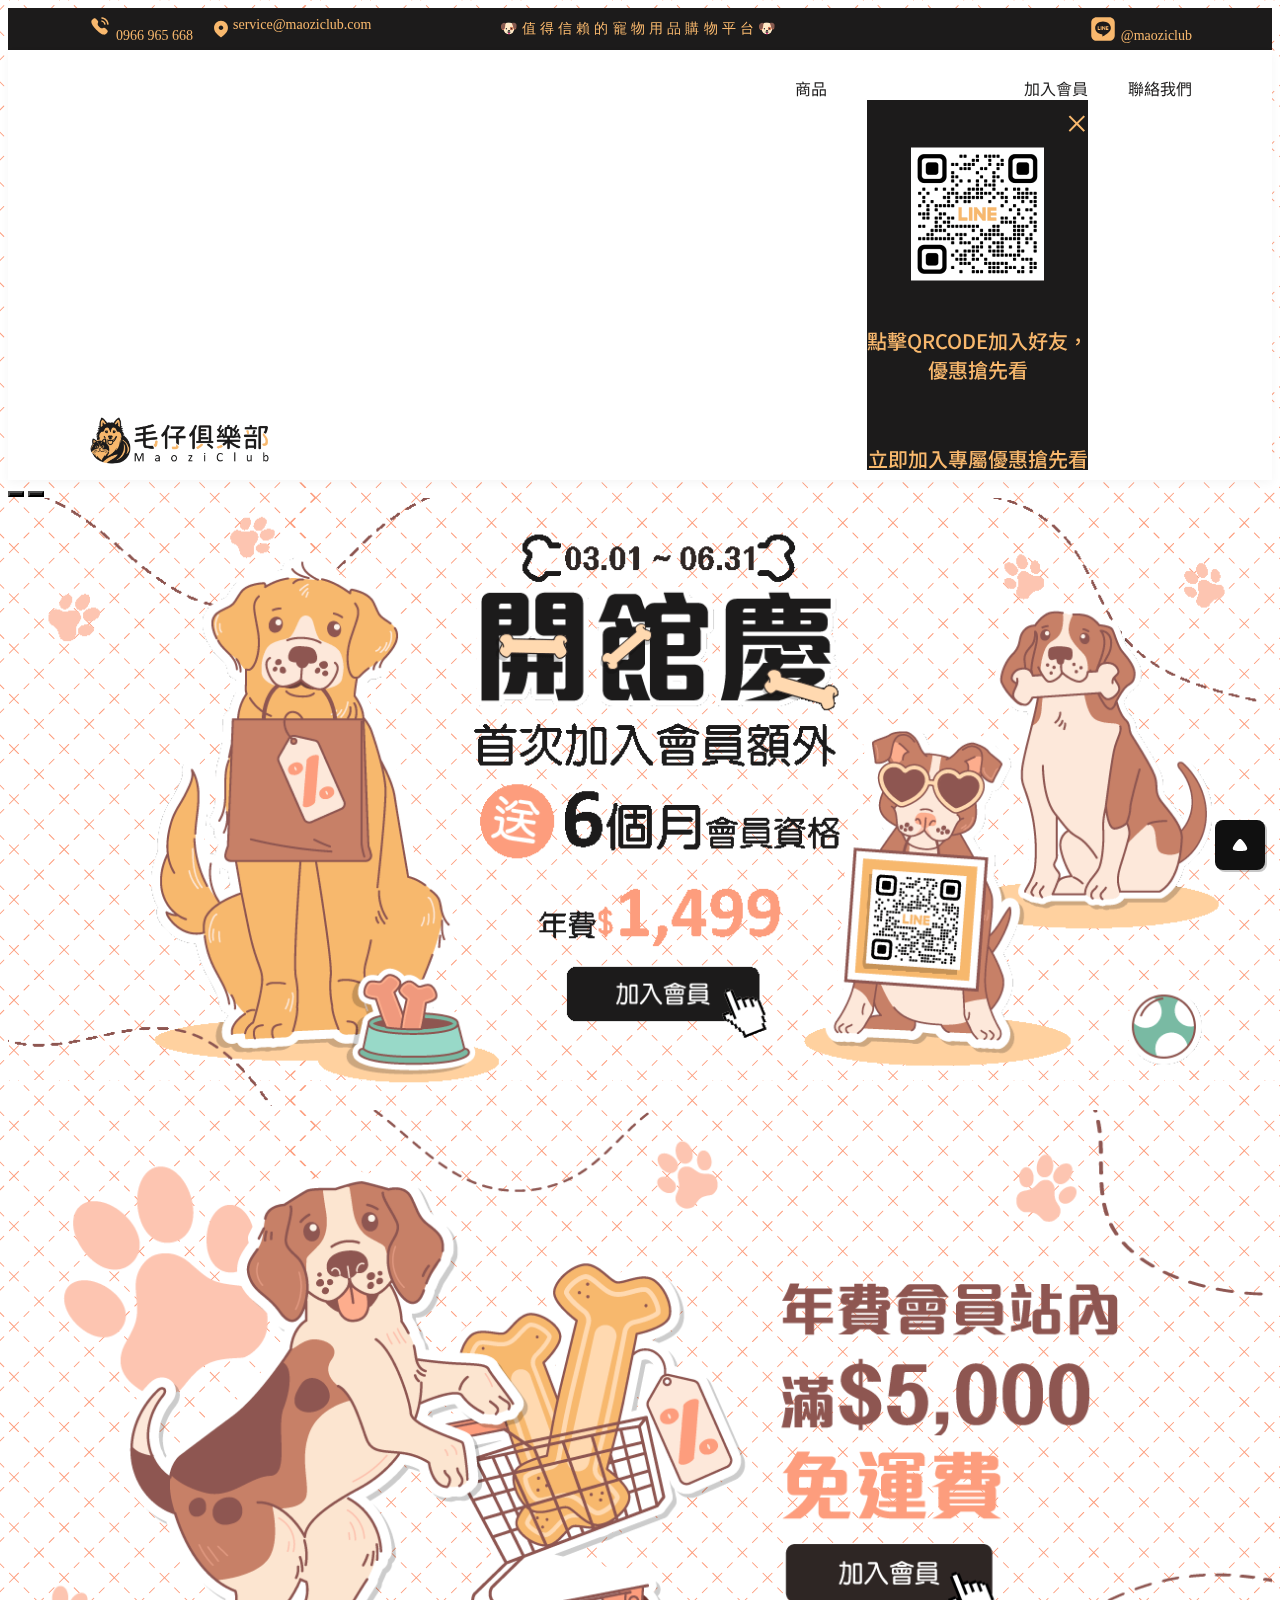
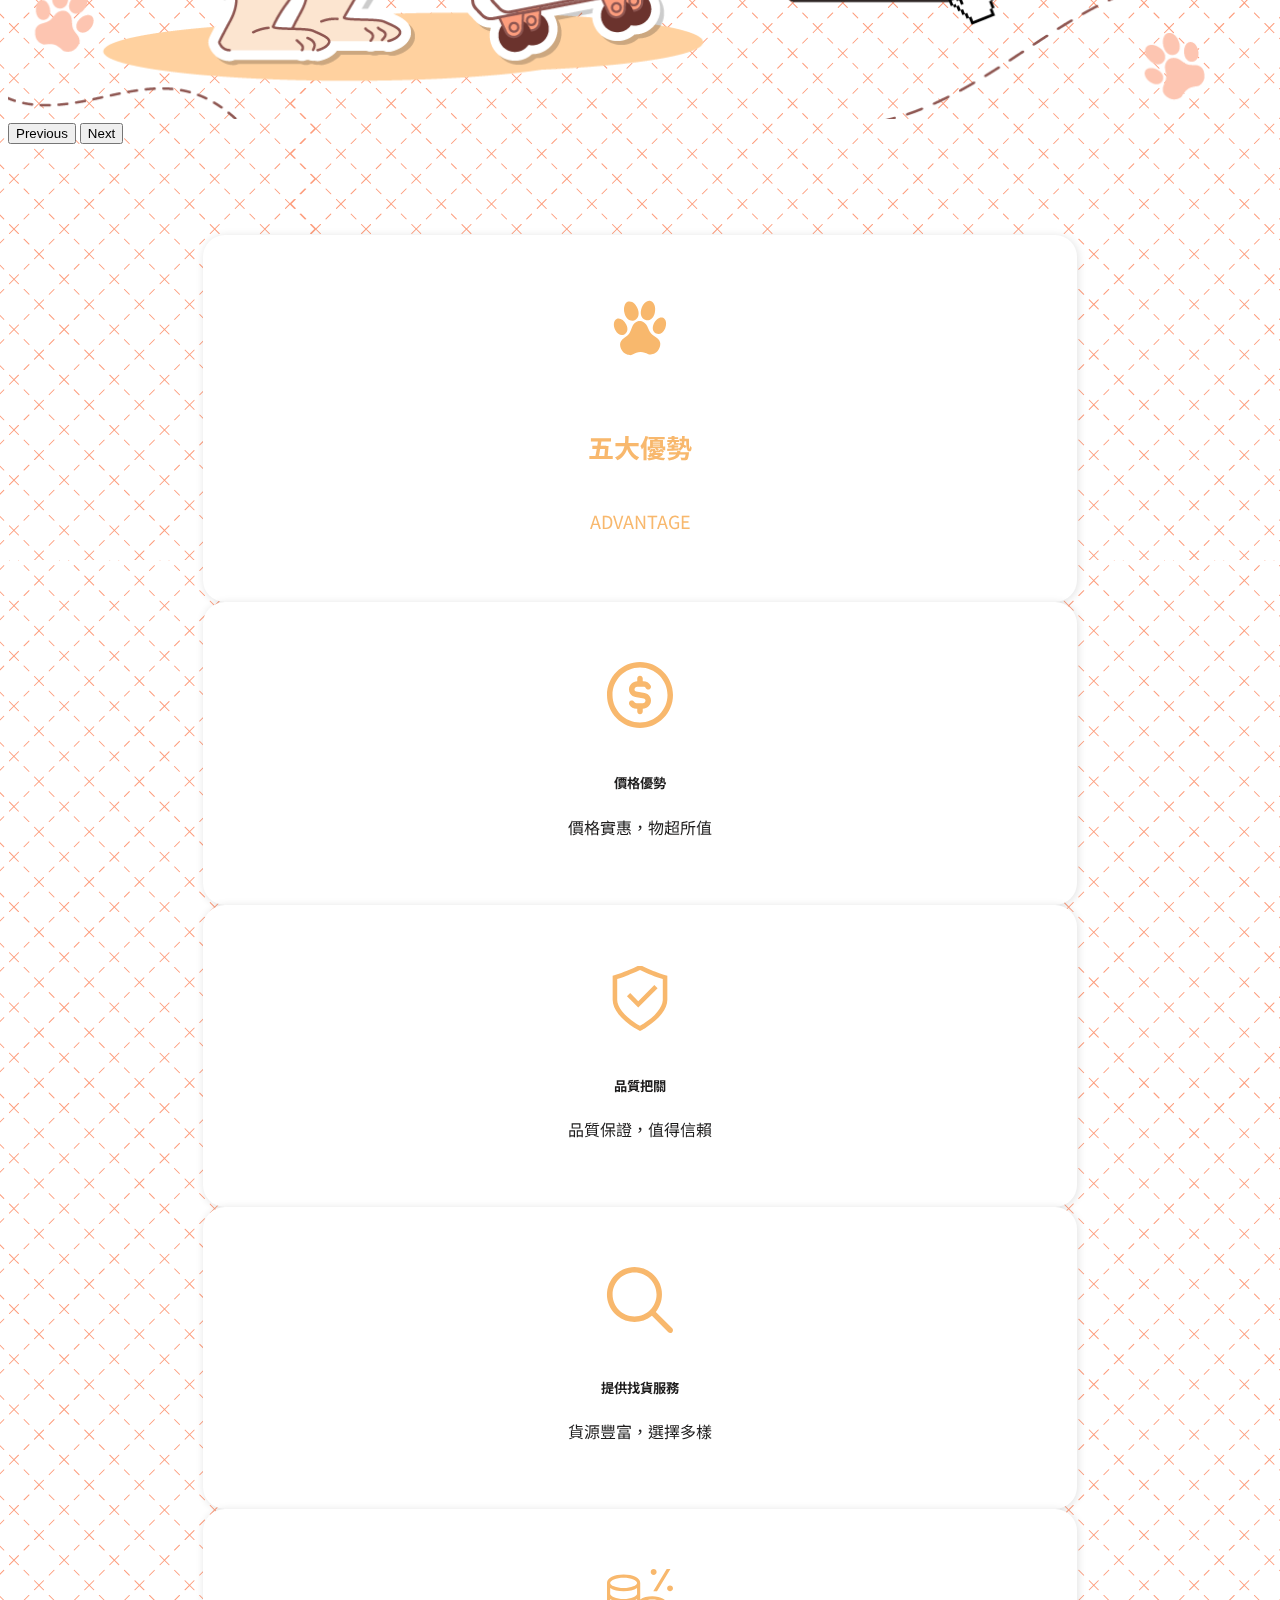
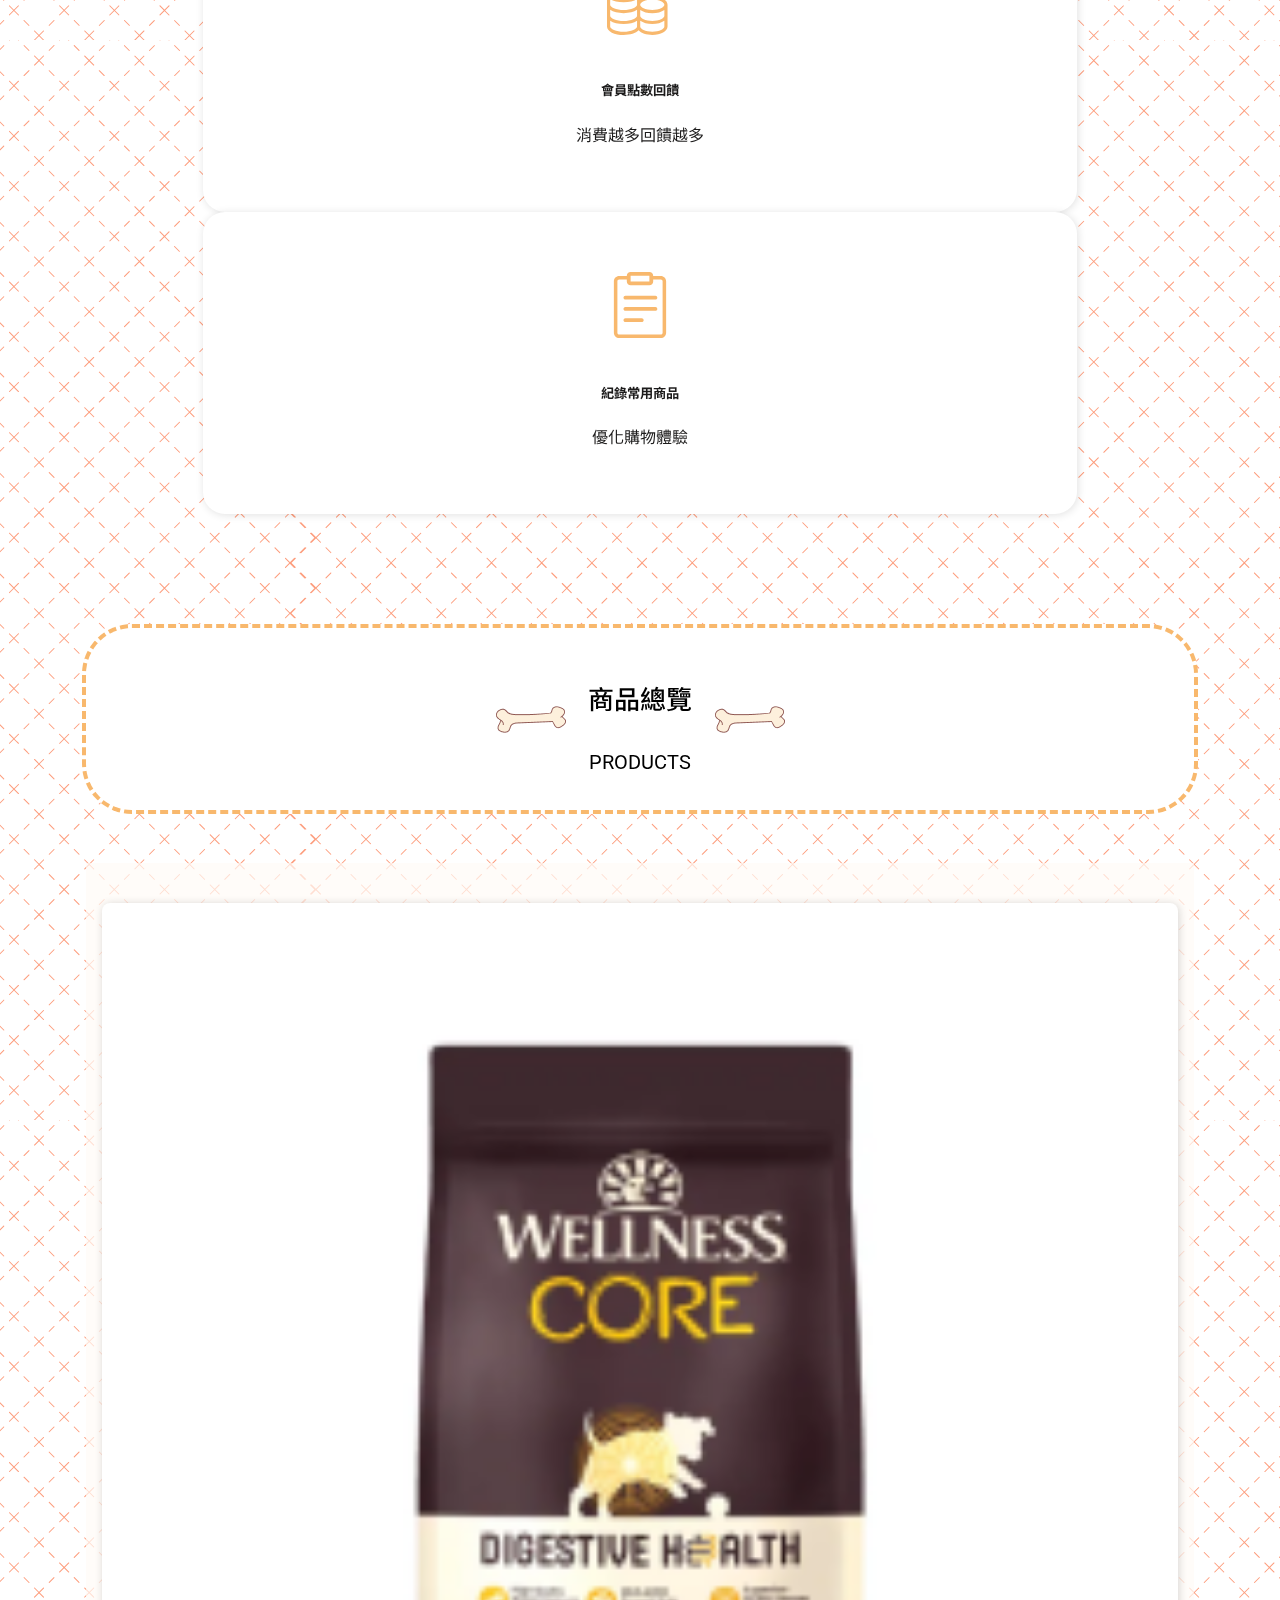
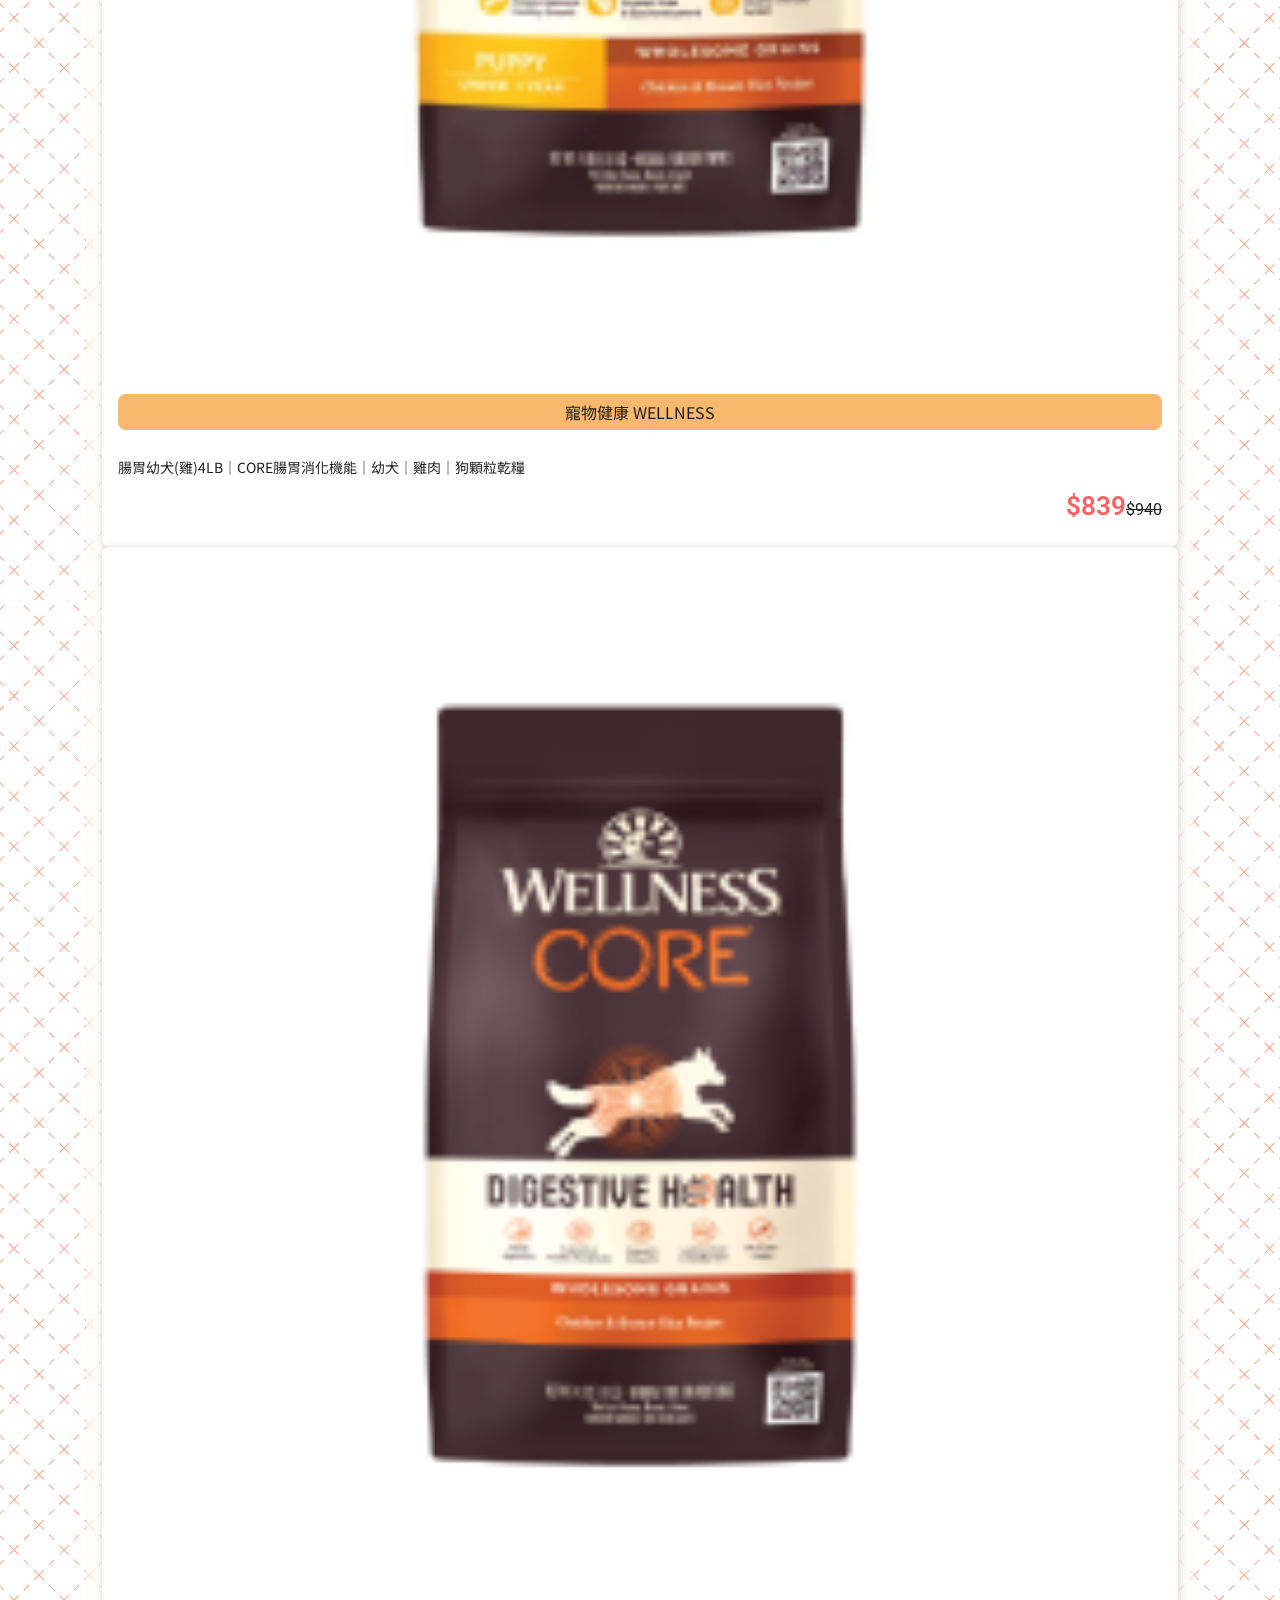
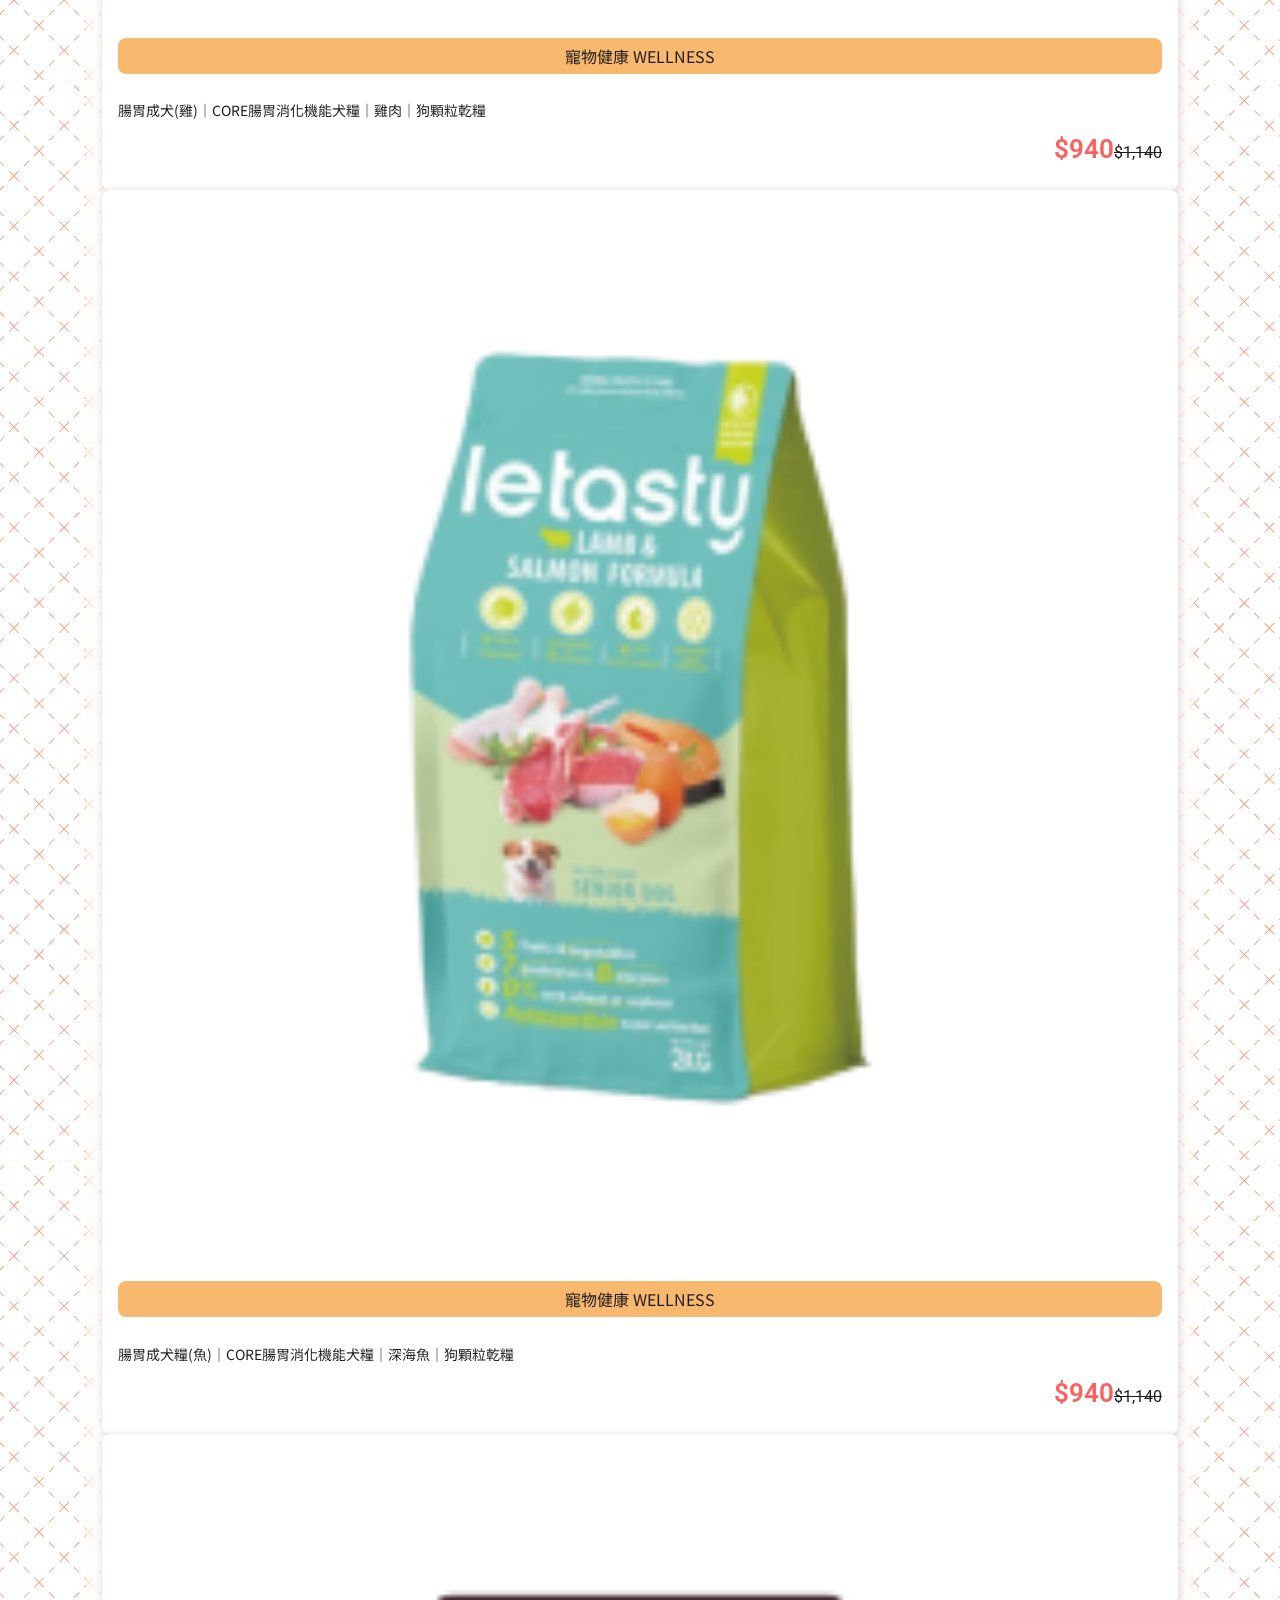
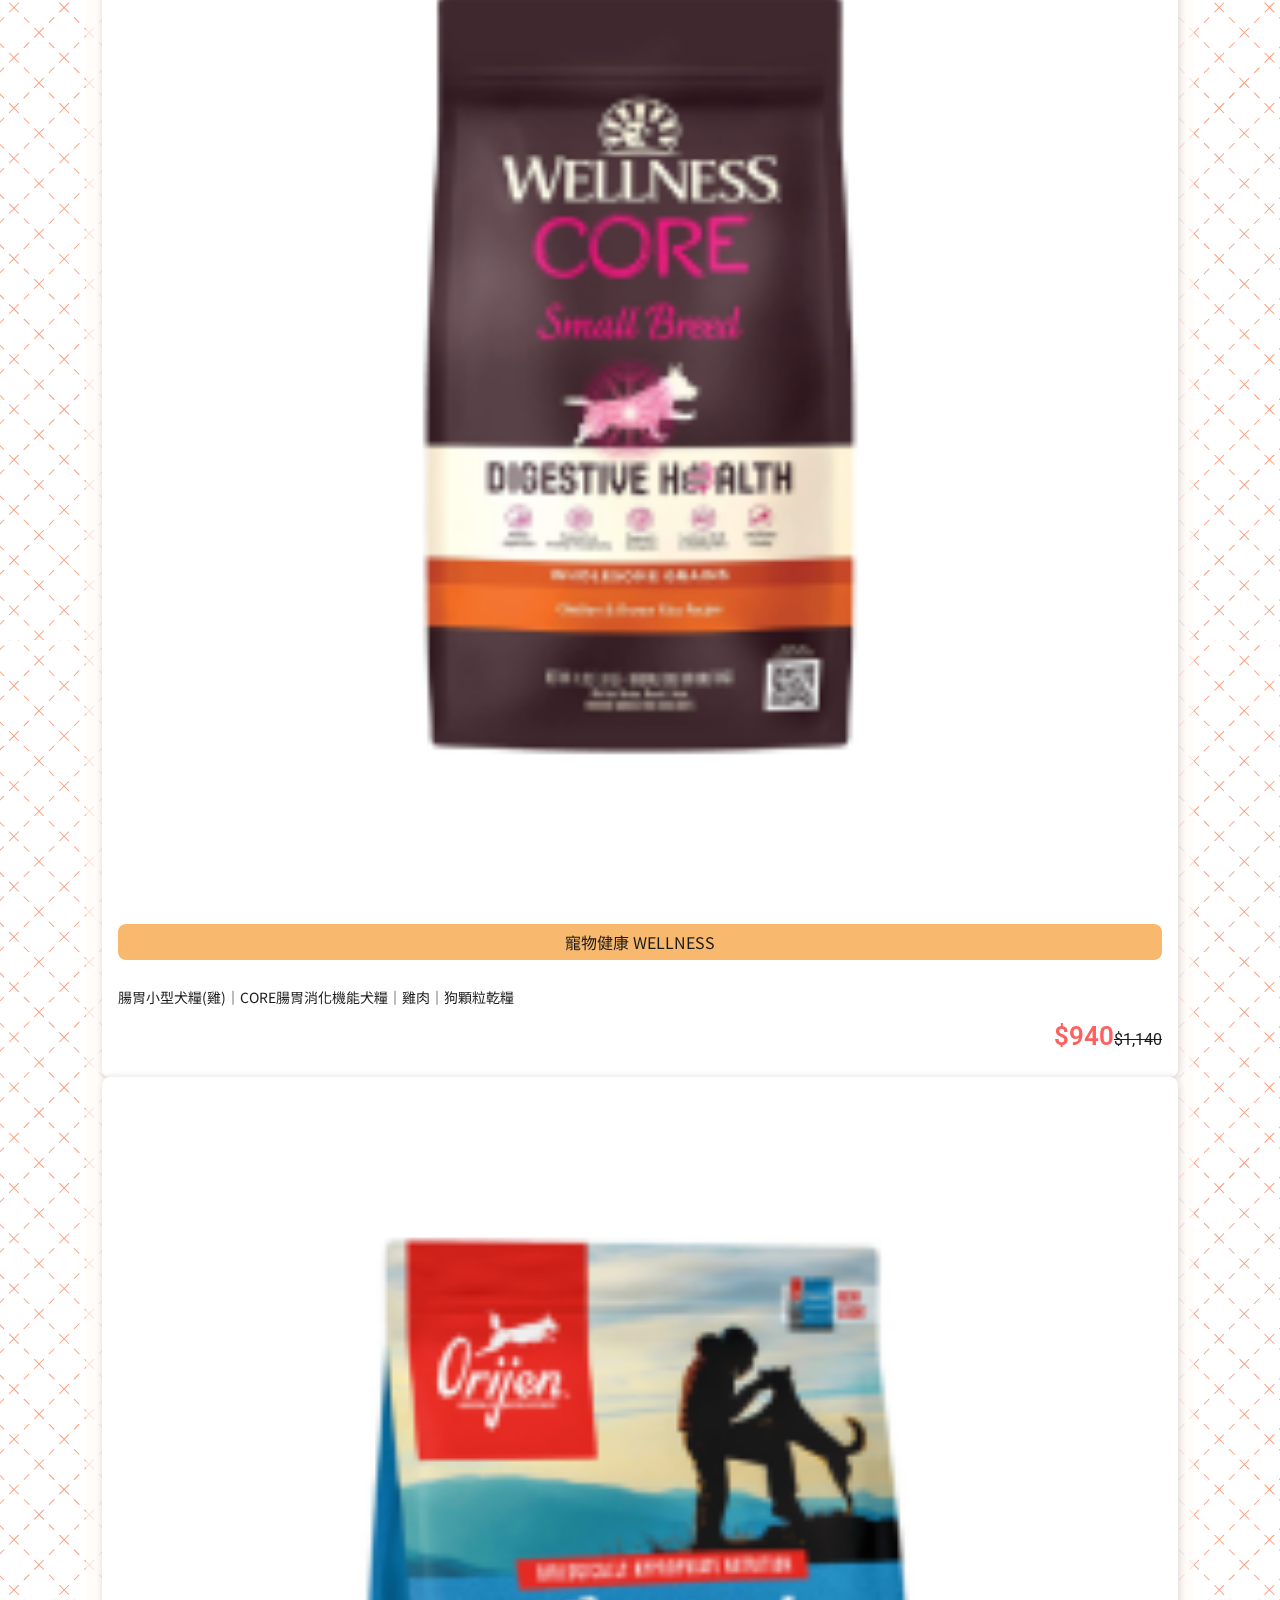
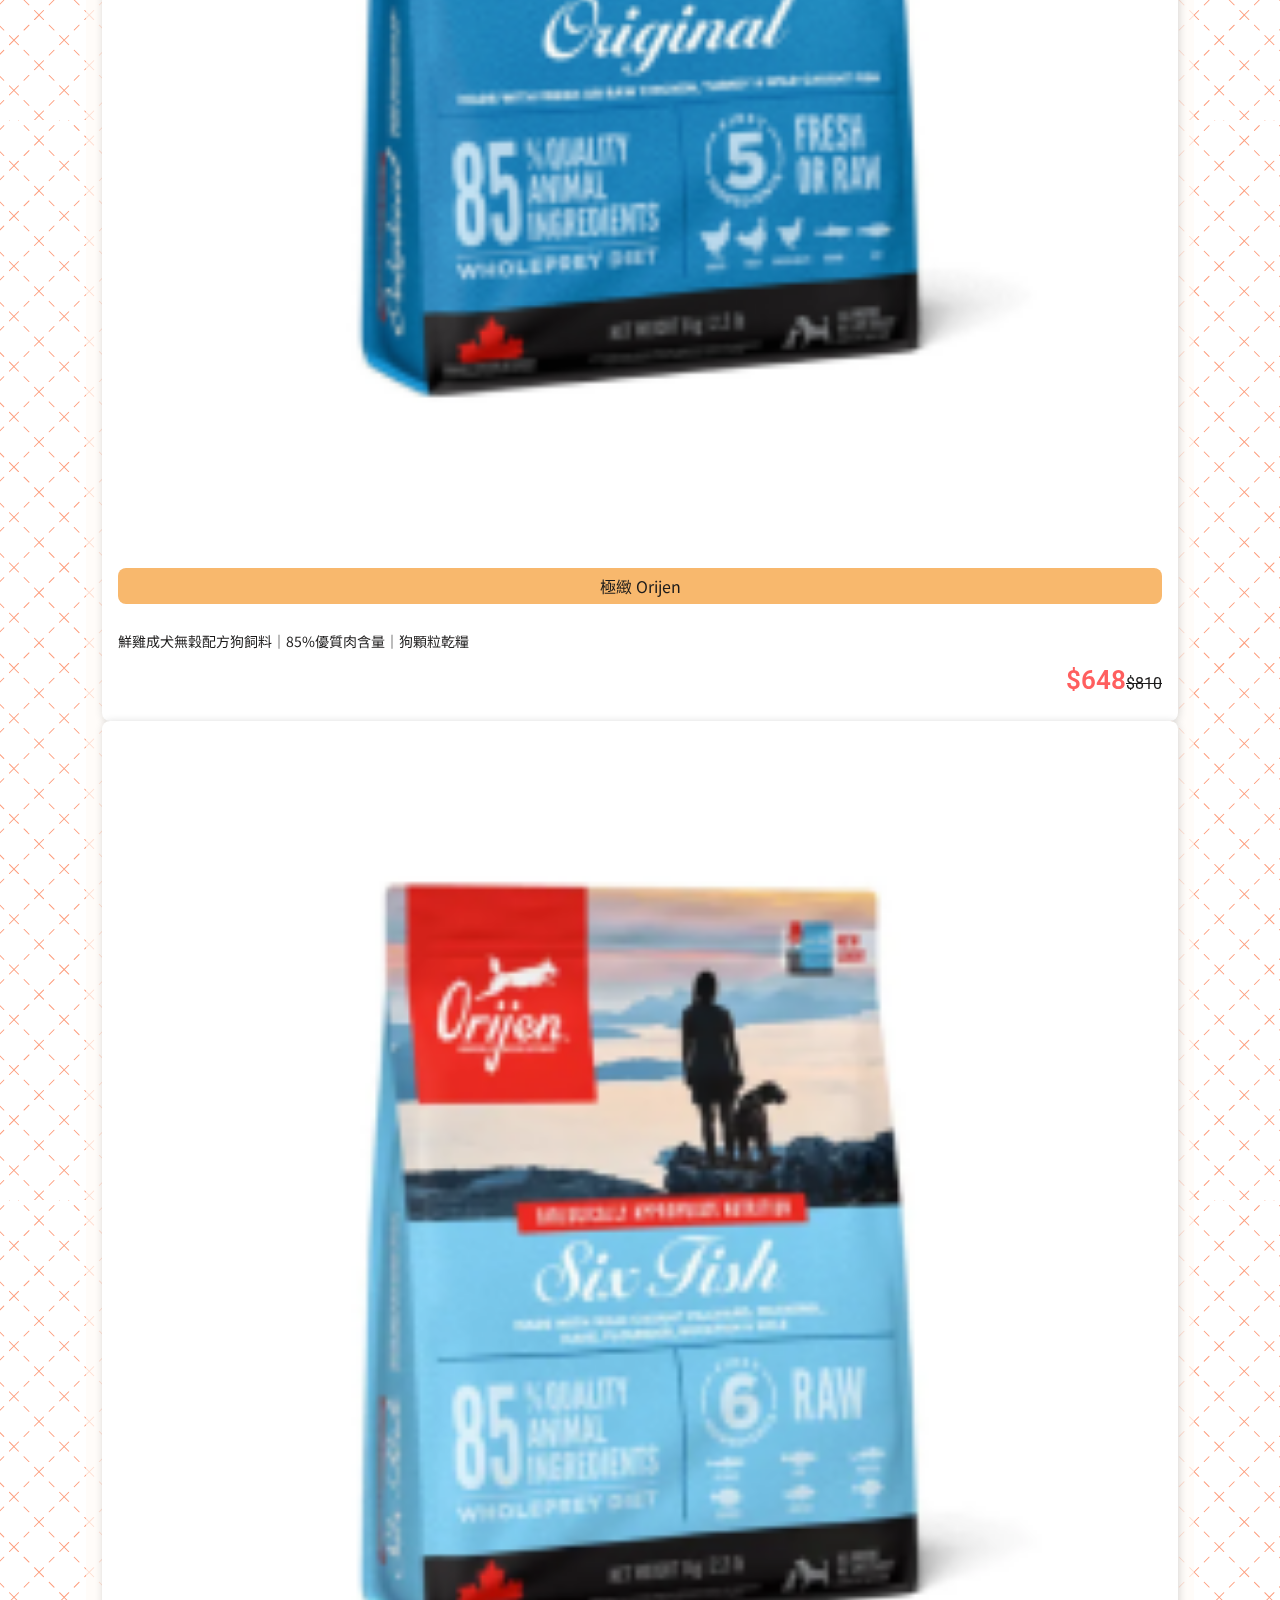
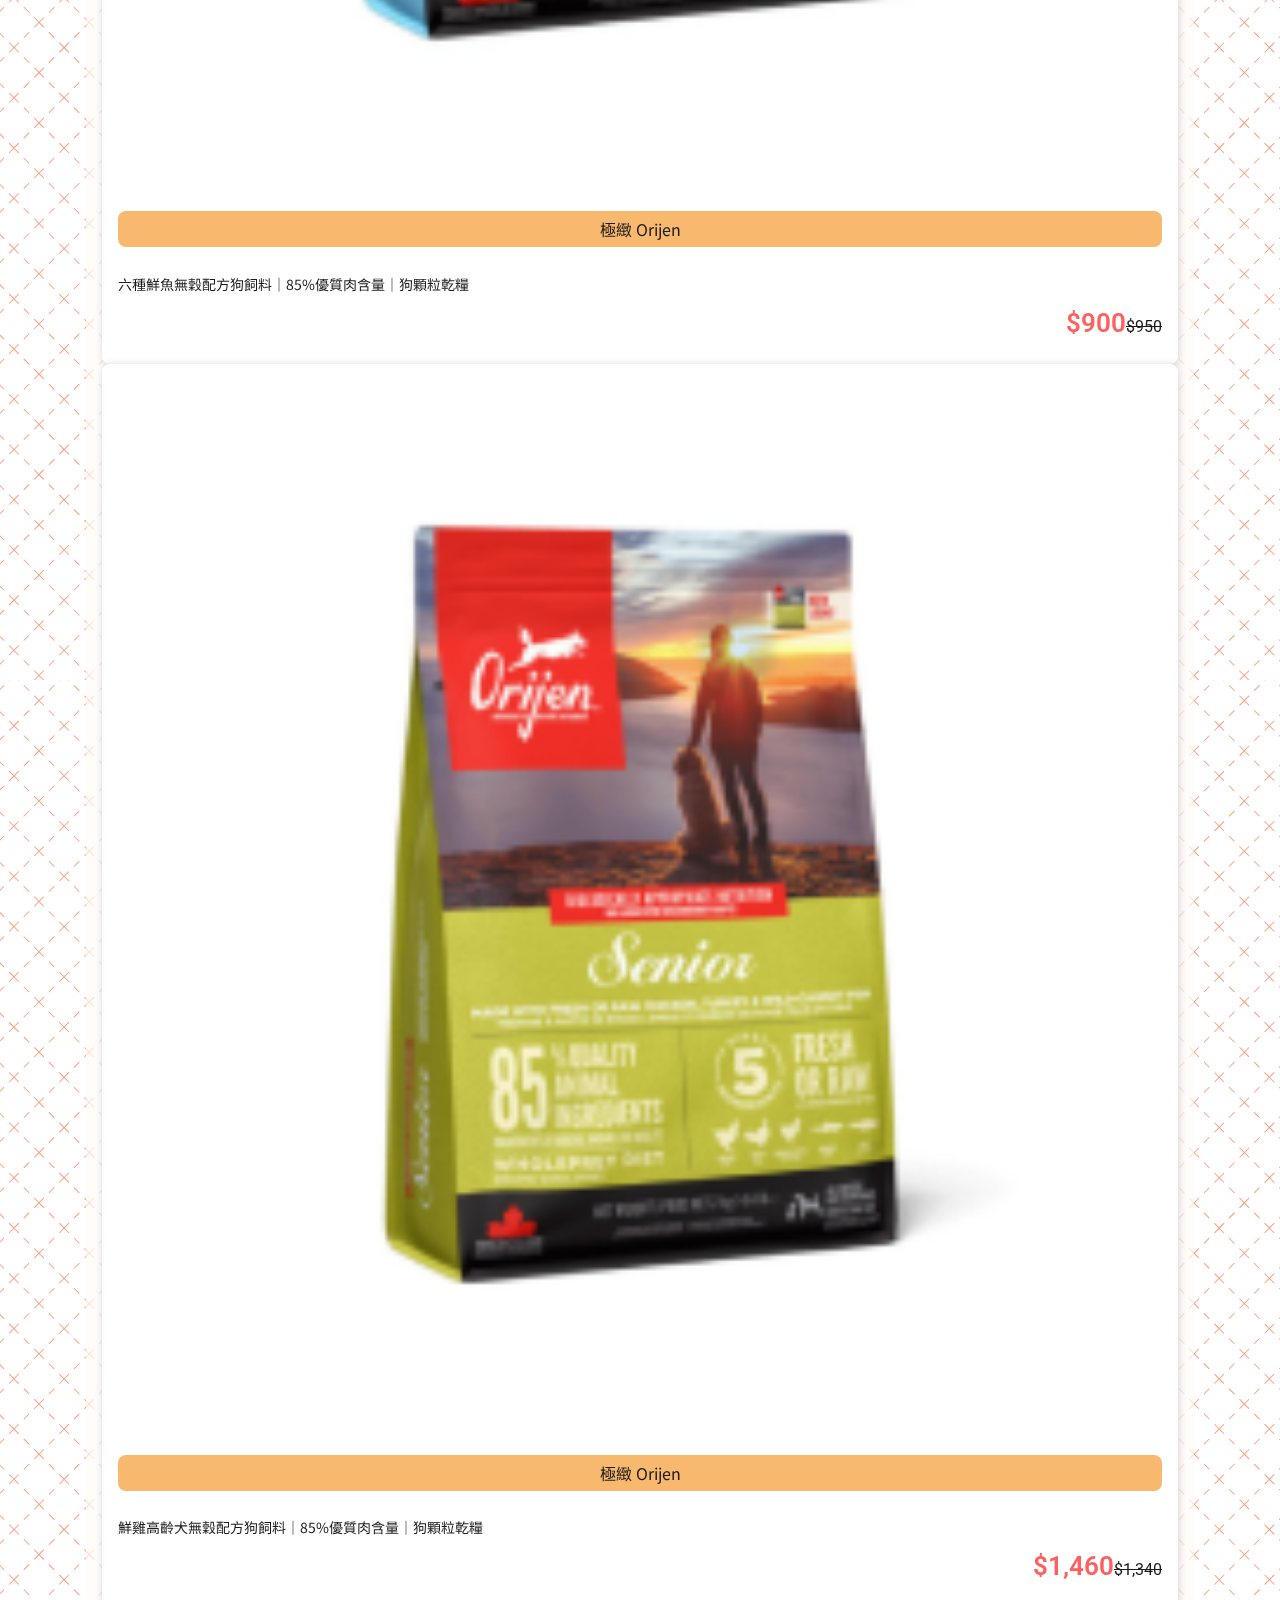
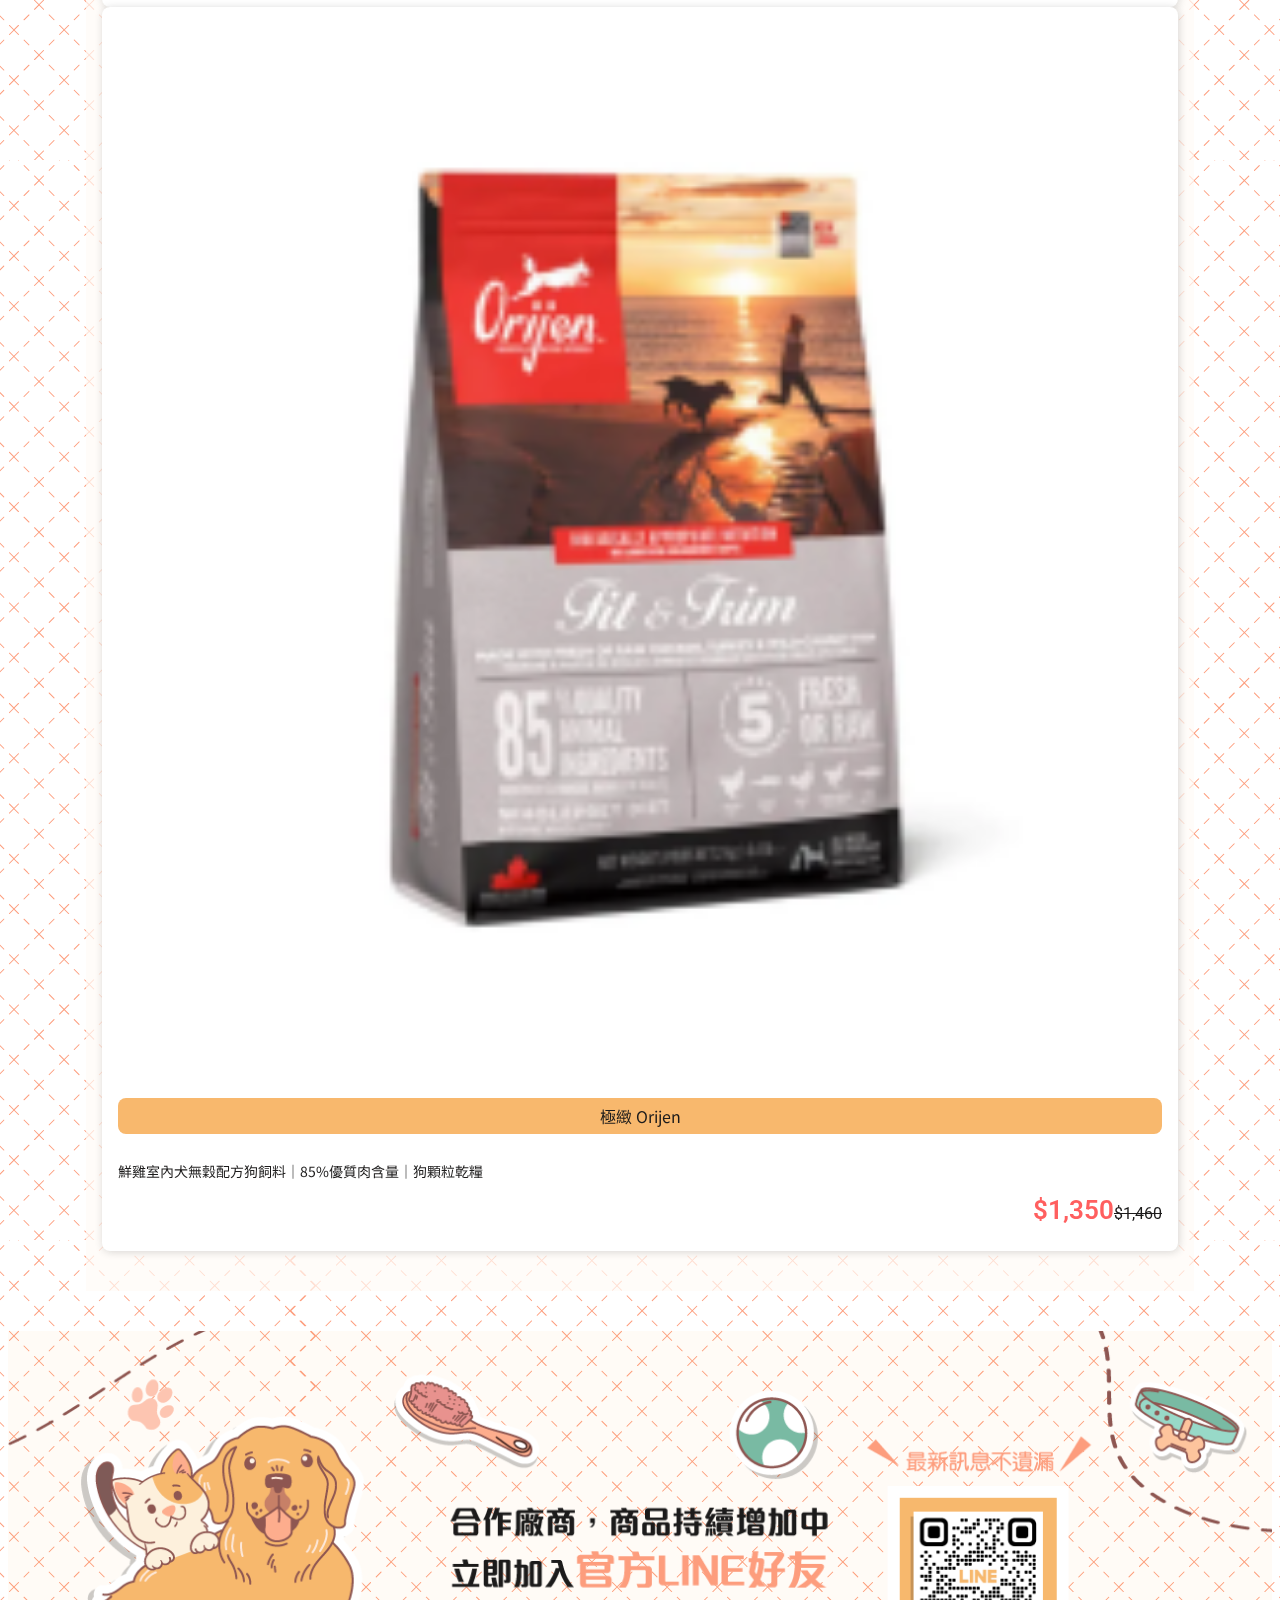
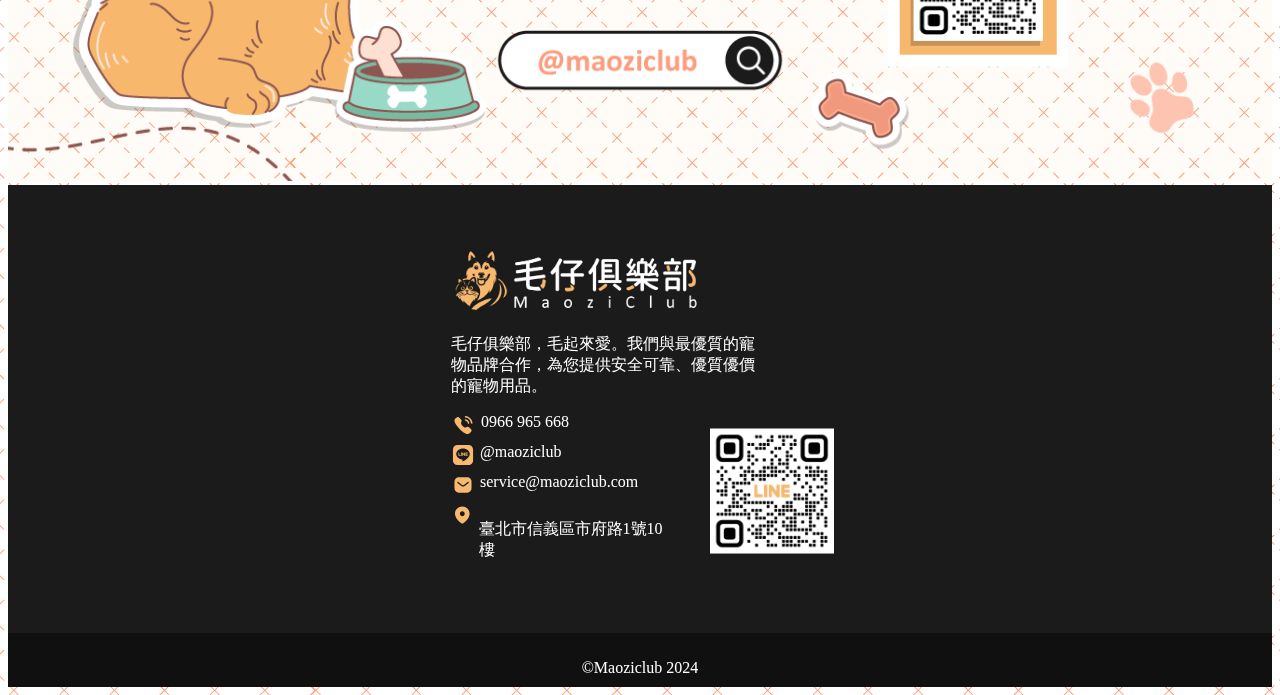
==== index.html @ 5f7f4bc2 "Add files via upload" ====
<!doctype html>
<html lang="en">

<head>
    <meta charset="utf-8">
    <meta name="viewport" content="width=device-width, initial-scale=1">
    <title>毛仔俱樂部</title>
    <link rel="shortcut icon" href="./images/favicon.png" type="image/x-icon">

    <!-- Facebook -->
    <meta property="og:type" content="website">
    <meta property="og:title" content="值得信賴的寵物用品購物平台">
    <meta property="og:description" content="毛仔俱樂部，毛起來愛。我們與最優質的寵物品牌合作，為您提供安全可靠、優質優價的寵物用品。">
    <meta property="og:url" content="https://kt-designer.github.io/MaoziClub">
    <meta property="og:image" content="https://kt-designer.github.io/MaoziClub/images/og_image.jpg">


    <link href="https://cdn.jsdelivr.net/npm/bootstrap@5.3.2/dist/css/bootstrap.min.css" rel="stylesheet"
        integrity="sha384-T3c6CoIi6uLrA9TneNEoa7RxnatzjcDSCmG1MXxSR1GAsXEV/Dwwykc2MPK8M2HN" crossorigin="anonymous">
    <!-- CSS樣式 -->
    <link rel="stylesheet" href="./css/style.css">
    <link rel="stylesheet" href="https://cdnjs.cloudflare.com/ajax/libs/font-awesome/6.4.0/css/all.min.css">
</head>

<body class="home">
    <!-- 置頂鍵 -->
    <div id="scrolltop"></div>

    <!-- TopBar -->
    <div class="topbar">
        <div class="contact">
            <div class="tel">
                <svg width="24" height="24" viewBox="0 0 25 24" fill="none" xmlns="http://www.w3.org/2000/svg">
                    <path fill-rule="evenodd" clip-rule="evenodd"
                        d="M14.6198 3.00714C14.419 2.97836 14.2173 3.03772 14.0569 3.16543C13.892 3.29494 13.7889 3.48201 13.7665 3.69157C13.719 4.11517 14.0246 4.49831 14.4477 4.54598C17.3652 4.87155 19.6328 7.14429 19.9609 10.0709C20.0048 10.463 20.3337 10.7589 20.7263 10.7589C20.7559 10.7589 20.7846 10.7571 20.8142 10.7535C21.0194 10.731 21.2023 10.6294 21.3313 10.4675C21.4595 10.3056 21.5178 10.1041 21.4945 9.89819C21.0857 6.2467 18.2597 3.41276 14.6198 3.00714ZM14.6769 6.14098C14.2485 6.06183 13.855 6.33525 13.7734 6.75346C13.6919 7.17167 13.9661 7.57999 14.3829 7.66183C15.6377 7.90646 16.6067 8.87779 16.8522 10.1369C16.9222 10.4994 17.2412 10.7638 17.6087 10.7638C17.658 10.7638 17.7073 10.7593 17.7575 10.7503C18.1743 10.6667 18.4486 10.2592 18.367 9.84013C18.0004 7.95953 16.5529 6.50703 14.6769 6.14098ZM15.7743 14.119C14.764 14.4729 13.6259 14.8716 11.6289 12.8752C9.63208 10.879 10.0298 9.74022 10.3829 8.72946C10.6646 7.92294 10.9179 7.1979 9.90338 6.18369C9.62887 5.90926 9.38183 5.64925 9.15426 5.40974C7.55485 3.72636 6.91719 3.05522 4.46692 5.50565C4.4486 5.52844 4.4171 5.5592 4.37641 5.59895C3.79274 6.16901 1.31533 8.58865 8.61648 15.8878C15.9156 23.1848 18.3337 20.7075 18.9041 20.1231C18.9439 20.0823 18.9748 20.0507 18.9976 20.0323C21.4466 17.5841 20.7732 16.9436 19.0838 15.3366C18.847 15.1114 18.5903 14.8672 18.3194 14.5964C17.305 13.5827 16.5804 13.8366 15.7743 14.119Z"
                        fill="#F8B86D" />
                </svg>
                <p>0966 965 668</p>
            </div>
            <div class="add">
                <svg width="24" height="24" viewBox="0 0 25 24" fill="none" xmlns="http://www.w3.org/2000/svg">
                    <path
                        d="M12.4944 3.5C16.4577 3.5 19.725 6.66021 19.725 10.5701C19.725 12.5403 19.0085 14.3695 17.8291 15.9198C16.528 17.63 14.9243 19.12 13.1193 20.2896C12.7061 20.5599 12.3333 20.5803 11.8799 20.2896C10.0645 19.12 8.46087 17.63 7.17092 15.9198C5.99068 14.3695 5.27499 12.5403 5.27499 10.5701C5.27499 6.66021 8.54229 3.5 12.4944 3.5ZM12.4944 8.41031C11.1839 8.41031 10.1151 9.49063 10.1151 10.7902C10.1151 12.1 11.1839 13.1302 12.4944 13.1302C13.8058 13.1302 14.8849 12.1 14.8849 10.7902C14.8849 9.49063 13.8058 8.41031 12.4944 8.41031Z"
                        fill="#F8B86D" />
                </svg>
                <a href="mailto:service@maoziclub.com">service@maoziclub.com</a>
            </div>
        </div>

        <div class="slogan">🐶值得信賴的寵物用品購物平台🐶</div>

        <div class="line" data-bs-toggle="modal" data-bs-target="#vip">
            <svg width="28" height="28" viewBox="0 0 28 28" fill="none" xmlns="http://www.w3.org/2000/svg">
                <path fill-rule="evenodd" clip-rule="evenodd"
                    d="M7.54781 2.25H20.4522C23.3781 2.25 25.75 4.6219 25.75 7.54778V20.4522C25.75 23.3781 23.3781 25.75 20.4522 25.75H7.54781C4.62193 25.75 2.25003 23.3781 2.25003 20.4522V7.54778C2.25003 4.6219 4.62193 2.25 7.54781 2.25ZM13.9978 6.53436C18.3182 6.53436 21.8329 9.38667 21.8329 12.8926C21.8329 14.2938 21.2887 15.5598 20.1534 16.8046C18.5098 18.6971 14.8343 21.0023 13.9978 21.3541C13.1838 21.6964 13.2788 21.1596 13.3163 20.9478C13.3174 20.9419 13.3183 20.9364 13.3193 20.9311C13.3391 20.8136 13.4309 20.2606 13.4309 20.2606C13.4573 20.0608 13.4845 19.7502 13.4052 19.5519C13.3178 19.3338 12.9704 19.2207 12.7149 19.1656C8.95341 18.6684 6.16278 16.0357 6.16278 12.8926C6.16278 9.38667 9.6775 6.53436 13.9978 6.53436Z"
                    fill="#F8B86D" />
                <path
                    d="M19.2259 14.9172H17.0227C16.9838 14.9172 16.9464 14.9017 16.9189 14.8742C16.8913 14.8467 16.8759 14.8093 16.8759 14.7703V11.3518C16.8759 11.3129 16.8913 11.2755 16.9189 11.248C16.9464 11.2204 16.9838 11.205 17.0227 11.205H19.2259C19.2648 11.205 19.3022 11.2204 19.3297 11.248C19.3573 11.2755 19.3727 11.3129 19.3727 11.3518V11.9078C19.3727 11.9467 19.3573 11.9841 19.3297 12.0116C19.3022 12.0392 19.2648 12.0546 19.2259 12.0546H17.7299V12.6311H19.2259C19.2648 12.6311 19.3022 12.6466 19.3297 12.6741C19.3573 12.7017 19.3727 12.739 19.3727 12.778V13.339C19.3727 13.378 19.3573 13.4154 19.3297 13.4429C19.3022 13.4705 19.2648 13.4859 19.2259 13.4859H17.7299V14.0631H19.2259C19.2648 14.0631 19.3022 14.0786 19.3297 14.1062C19.3573 14.1337 19.3727 14.1711 19.3727 14.21V14.7652C19.3734 14.7849 19.3701 14.8046 19.3631 14.823C19.356 14.8414 19.3453 14.8582 19.3316 14.8724C19.3179 14.8866 19.3014 14.8979 19.2833 14.9056C19.2651 14.9133 19.2456 14.9172 19.2259 14.9172Z"
                    fill="#F8B86D" />
                <path
                    d="M11.0838 14.9172C11.1228 14.9172 11.1601 14.9018 11.1877 14.8742C11.2152 14.8467 11.2307 14.8093 11.2307 14.7703V14.2152C11.2307 14.1762 11.2152 14.1388 11.1877 14.1113C11.1601 14.0838 11.1228 14.0683 11.0838 14.0683H9.5879V11.3511C9.5879 11.3121 9.57242 11.2748 9.54488 11.2472C9.51733 11.2197 9.47998 11.2042 9.44102 11.2042H8.8829C8.84394 11.2042 8.80659 11.2197 8.77904 11.2472C8.7515 11.2748 8.73602 11.3121 8.73602 11.3511V14.7681C8.73602 14.8071 8.7515 14.8445 8.77904 14.872C8.80659 14.8995 8.84394 14.915 8.8829 14.915H11.086L11.0838 14.9172Z"
                    fill="#F8B86D" />
                <path
                    d="M12.4086 11.1984H11.8535C11.7707 11.1984 11.7036 11.2654 11.7036 11.3482V14.7674C11.7036 14.8502 11.7707 14.9172 11.8535 14.9172H12.4086C12.4914 14.9172 12.5585 14.8502 12.5585 14.7674V11.3482C12.5585 11.2654 12.4914 11.1984 12.4086 11.1984Z"
                    fill="#F8B86D" />
                <path
                    d="M16.1914 11.1984H15.6362C15.5973 11.1984 15.5599 11.2138 15.5324 11.2414C15.5048 11.2689 15.4894 11.3063 15.4894 11.3452V13.3765L13.9251 11.2637C13.9216 11.2581 13.9174 11.253 13.9126 11.2483L13.9038 11.2395L13.8958 11.2329H13.8914L13.8833 11.227H13.8789L13.8708 11.2226H13.8656H13.8576H13.8524H13.8436H13.8377H13.8289H13.8231H13.815H13.2488C13.2098 11.2226 13.1725 11.2381 13.1449 11.2656C13.1174 11.2932 13.1019 11.3305 13.1019 11.3695V14.7887C13.1019 14.8277 13.1174 14.865 13.1449 14.8926C13.1725 14.9201 13.2098 14.9356 13.2488 14.9356H13.8047C13.8436 14.9356 13.881 14.9201 13.9086 14.8926C13.9361 14.865 13.9516 14.8277 13.9516 14.7887V12.7376L15.518 14.8526C15.5283 14.8676 15.5412 14.8805 15.5562 14.8908L15.565 14.8967H15.5694L15.5767 14.9003H15.5841H15.5892H15.5995C15.6125 14.9035 15.6258 14.9053 15.6392 14.9055H16.1914C16.2304 14.9055 16.2677 14.89 16.2953 14.8625C16.3228 14.8349 16.3383 14.7976 16.3383 14.7586V11.3482C16.3387 11.3286 16.3352 11.3092 16.328 11.2911C16.3208 11.2729 16.31 11.2564 16.2963 11.2424C16.2826 11.2285 16.2663 11.2174 16.2483 11.2098C16.2303 11.2023 16.211 11.1984 16.1914 11.1984Z"
                    fill="#F8B86D" />
            </svg>
            <p>@maoziclub</p>
        </div>
    </div>





    <!-- Header -->
    <header class="header">
        <div class="logo">
            <a href="#">
                <img class="logo_light" src="./images/logo.png" alt="">
                <img class="logo_dark" src="./images/logo_dark.png" alt="">
            </a>
        </div>
        <div class="openbt d-block d-md-none" id="mymenu">
            <div class="line line-1"></div>
            <div class="line line-2"></div>
            <div class="line line-3"></div>
        </div>
        <nav class="navbar">
            <div class="off">
                <img class="logo_dark" src="./images/logo_dark.png" alt="">
                <i class="fa-solid fa-xmark" id="close"></i>
            </div>
            <ul>
                <li>
                    <a class="nav-link" href="#products">商品</a>
                </li>

                <li>
                    <a class="nav-link" href="#" data-bs-toggle="modal" data-bs-target="#vip">加入會員</a>

                    <!-- Modal -->
                    <div class="modal fade" id="vip" tabindex="-1" aria-labelledby="vipLabel" aria-hidden="true">
                        <div class="modal-dialog modal-dialog-centered">
                            <div class="info modal-content">
                                <div class="modal-header">
                                    <span class="my-close" data-bs-dismiss="modal" aria-label="Close">×</span>
                                </div>
                                <div class="modal-body">
                                    <a href="https://lin.ee/1nSqPjv" target="_blank">
                                        <img src="./images/qrcode.png" alt="">
                                    </a>
                                    <p class="d-block d-lg-none">點擊QRCODE加入好友，<br>優惠搶先看</p>
                                    <p class="d-none d-lg-block">立即加入專屬優惠搶先看</p>
                                </div>
                            </div>
                        </div>
                    </div>
                </li>
                <li>
                    <a class="nav-link" href="#contact">聯絡我們</a>
                </li>
            </ul>
        </nav>
    </header>




    <!-- Hero -->
    <div class="hero">
        <div id="carouselExampleIndicators" class="carousel slide" data-bs-ride="carousel">
            <div class="carousel-indicators">
                <button type="button" data-bs-target="#carouselExampleIndicators" data-bs-slide-to="0" class="active"
                    aria-current="true" aria-label="Slide 1"></button>
                <button type="button" data-bs-target="#carouselExampleIndicators" data-bs-slide-to="1"
                    aria-label="Slide 2"></button>
            </div>
            <div class="carousel-inner">
                <div class="carousel-item active" data-bs-interval="3000">
                    <img src="./images/kv1.gif" class="d-block" alt="...">
                </div>
                <div class="carousel-item" data-bs-interval="2800">
                    <img src="./images/kv2.png" class="d-block" alt="...">
                </div>

            </div>
            <button class="carousel-control-prev" type="button" data-bs-target="#carouselExampleIndicators"
                data-bs-slide="prev">
                <span class="carousel-control-prev-icon" aria-hidden="true"></span>
                <span class="visually-hidden">Previous</span>
            </button>
            <button class="carousel-control-next" type="button" data-bs-target="#carouselExampleIndicators"
                data-bs-slide="next">
                <span class="carousel-control-next-icon" aria-hidden="true"></span>
                <span class="visually-hidden">Next</span>
            </button>
        </div>
    </div>


    <!-- 五大優勢 -->
    <div class="advantage">
        <img class="dog d-none d-xl-block" id="dog" src="./images/dog.gif" alt="">
        <img src="./images/supplies1.png" alt="" id="L1">
        <img src="./images/supplies2.png" alt="" id="L2">
        <img src="./images/supplies3.png" alt="" id="L3">
        <img src="./images/supplies4.png" alt="" id="R1">
        <img src="./images/supplies5.png" alt="" id="R2">
        <img src="./images/supplies6.png" alt="" id="R3">
        <div class="row g-2 g-md-3 ">
            <div class="col-6 col-md-4">
                <div class="mycard">
                    <img src="./images/Icon_advantage.svg" alt="">
                    <div class="text title">
                        <h5>五大優勢</h5>
                        <p>ADVANTAGE</p>
                    </div>
                </div>
            </div>

            <div class="col-6 col-md-4">
                <div class="mycard">
                    <img src="./images/Icon_money.svg" alt="">
                    <div class="text">
                        <h5>價格優勢</h5>
                        <p>價格實惠，物超所值</p>
                    </div>
                </div>
            </div>

            <div class="col-6 col-md-4">
                <div class="mycard">
                    <img src="./images/Icon_quality.svg" alt="">
                    <div class="text">
                        <h5>品質把關</h5>
                        <p>品質保證，值得信賴</p>
                    </div>
                </div>
            </div>

            <div class="col-6 col-md-4">
                <div class="mycard">
                    <img src="./images/Icon_search.svg" alt="">
                    <div class="text">
                        <h5>提供找貨服務</h5>
                        <p>貨源豐富，選擇多樣</p>
                    </div>
                </div>
            </div>

            <div class="col-6 col-md-4">
                <div class="mycard">
                    <img src="./images/Icon_points.svg" alt="">
                    <div class="text">
                        <h5>會員點數回饋</h5>
                        <p>消費越多回饋越多</p>
                    </div>
                </div>
            </div>

            <div class="col-6 col-md-4">
                <div class="mycard">
                    <img src="./images/Icon_record.svg" alt="">
                    <div class="text">
                        <h5>紀錄常用商品</h5>
                        <p>優化購物體驗</p>
                    </div>
                </div>
            </div>




        </div>



    </div>


    <!-- 商品總覽 -->
    <div class="products" id="products">
        <div class="title">
            <img src="./images/bone.png" alt="">
            <div class="text">
                <h4 class="m-0">商品總覽</h4>
                <p class="m-0">PRODUCTS</p>
            </div>
            <img src="./images/bone.png" alt="">
        </div>

        <div class="row">
            <div class="col-12 col-md-4 col-lg-3 p-1 p-md-2">
                <div class="mycard">
                    <a href="./html/product.html">
                        <div class="pic">
                            <img src="./images/products1.png" alt="">
                        </div>
                        <h5 class="brand">寵物健康 WELLNESS</h5>
                        <p class="name">腸胃幼犬(雞)4LB｜CORE腸胃消化機能｜幼犬｜雞肉｜狗顆粒乾糧</p>
                        <div class="money">
                            <div class="vip">$839</div>
                            <div class="price">$940</div>
                        </div>
                    </a>
                </div>
            </div>

            <div class="col-12 col-md-4 col-lg-3 p-1 p-md-2">
                <div class="mycard">
                    <a href="./html/product.html">
                        <div class="pic">
                            <img src="./images/products2.png" alt="">
                        </div>
                        <h5 class="brand">寵物健康 WELLNESS</h5>
                        <p class="name">腸胃成犬(雞)｜CORE腸胃消化機能犬糧｜雞肉｜狗顆粒乾糧</p>
                        <div class="money">
                            <div class="vip">$940</div>
                            <div class="price">$1,140</div>
                        </div>
                    </a>
                </div>
            </div>

            <div class="col-12 col-md-4 col-lg-3 p-1 p-md-2">
                <div class="mycard">
                    <a href="./html/product.html">
                        <div class="pic">
                            <img src="./images/products3.png" alt="">
                        </div>
                        <h5 class="brand">寵物健康 WELLNESS</h5>
                        <p class="name">腸胃成犬糧(魚)｜CORE腸胃消化機能犬糧｜深海魚｜狗顆粒乾糧</p>
                        <div class="money">
                            <div class="vip">$940</div>
                            <div class="price">$1,140</div>
                        </div>
                    </a>
                </div>
            </div>

            <div class="col-12 col-md-4 col-lg-3 p-1 p-md-2">
                <div class="mycard">
                    <a href="./html/product.html">
                        <div class="pic">
                            <img src="./images/products4.png" alt="">
                        </div>
                        <h5 class="brand">寵物健康 WELLNESS</h5>
                        <p class="name">腸胃小型犬糧(雞)｜CORE腸胃消化機能犬糧｜雞肉｜狗顆粒乾糧</p>
                        <div class="money">
                            <div class="vip">$940</div>
                            <div class="price">$1,140</div>
                        </div>
                    </a>
                </div>
            </div>

            <div class="col-12 col-md-4 col-lg-3 p-1 p-md-2">
                <div class="mycard">
                    <a href="./html/product.html">
                        <div class="pic">
                            <img src="./images/products5.png" alt="">
                        </div>
                        <h5 class="brand">極緻 Orijen</h5>
                        <p class="name">鮮雞成犬無穀配方狗飼料｜85%優質肉含量｜狗顆粒乾糧</p>
                        <div class="money">
                            <div class="vip">$648</div>
                            <div class="price">$810</div>
                        </div>
                    </a>
                </div>
            </div>

            <div class="col-12 col-md-4 col-lg-3 p-1 p-md-2">
                <div class="mycard">
                    <a href="./html/product.html">
                        <div class="pic">
                            <img src="./images/products6.png" alt="">
                        </div>
                        <h5 class="brand">極緻 Orijen</h5>
                        <p class="name">六種鮮魚無穀配方狗飼料｜85%優質肉含量｜狗顆粒乾糧</p>
                        <div class="money">
                            <div class="vip">$900</div>
                            <div class="price">$950</div>
                        </div>
                    </a>
                </div>
            </div>

            <div class="col-12 col-md-4 col-lg-3 p-1 p-md-2">
                <div class="mycard">
                    <a href="./html/product.html">
                        <div class="pic">
                            <img src="./images/products7.png" alt="">
                        </div>
                        <h5 class="brand">極緻 Orijen</h5>
                        <p class="name">鮮雞高齡犬無穀配方狗飼料｜85%優質肉含量｜狗顆粒乾糧</p>
                        <div class="money">
                            <div class="vip">$1,460</div>
                            <div class="price">$1,340</div>
                        </div>
                    </a>
                </div>
            </div>

            <div class="col-12 col-md-4 col-lg-3 p-1 p-md-2">
                <div class="mycard">
                    <a href="./html/product.html">
                        <div class="pic">
                            <img src="./images/products8.png" alt="">
                        </div>
                        <h5 class="brand">極緻 Orijen</h5>
                        <p class="name">鮮雞室內犬無穀配方狗飼料｜85%優質肉含量｜狗顆粒乾糧</p>
                        <div class="money">
                            <div class="vip">$1,350</div>
                            <div class="price">$1,460</div>
                        </div>
                    </a>
                </div>
            </div>

        </div>

    </div>





    <!-- 廣告BANNER -->
    <div class="ad">
        <img src="./images/LINEfriend.png" alt="">
    </div>

    <!-- Fotter -->
    <footer class="footer" id="contact">
        <div class="row">
            <div class="col-12 col-md-6 brand">
                <img src="./images/logo_dark.png" alt="">
                <p>毛仔俱樂部，毛起來愛。我們與最優質的寵物品牌合作，為您提供安全可靠、優質優價的寵物用品。</p>
            </div>

            <div class="col-12 col-md-6 contact">
                <div class="container">
                    <div class="tel">
                        <svg width="25" height="24" viewBox="0 0 25 24" fill="none" xmlns="http://www.w3.org/2000/svg">
                            <path fill-rule="evenodd" clip-rule="evenodd"
                                d="M14.6198 3.00714C14.419 2.97836 14.2173 3.03772 14.0569 3.16543C13.892 3.29494 13.7889 3.48201 13.7665 3.69157C13.719 4.11517 14.0246 4.49831 14.4477 4.54598C17.3652 4.87155 19.6328 7.14429 19.9609 10.0709C20.0048 10.463 20.3337 10.7589 20.7263 10.7589C20.7559 10.7589 20.7846 10.7571 20.8142 10.7535C21.0194 10.731 21.2023 10.6294 21.3313 10.4675C21.4595 10.3056 21.5178 10.1041 21.4945 9.89819C21.0857 6.2467 18.2597 3.41276 14.6198 3.00714ZM14.6769 6.14098C14.2485 6.06183 13.855 6.33525 13.7734 6.75346C13.6919 7.17167 13.9661 7.57999 14.3829 7.66183C15.6377 7.90646 16.6067 8.87779 16.8522 10.1369C16.9222 10.4994 17.2412 10.7638 17.6087 10.7638C17.658 10.7638 17.7073 10.7593 17.7575 10.7503C18.1743 10.6667 18.4486 10.2592 18.367 9.84013C18.0004 7.95953 16.5529 6.50703 14.6769 6.14098ZM15.7743 14.119C14.764 14.4729 13.6259 14.8716 11.6289 12.8752C9.63208 10.879 10.0298 9.74022 10.3829 8.72946C10.6646 7.92294 10.9179 7.1979 9.90338 6.18369C9.62887 5.90926 9.38183 5.64925 9.15426 5.40974C7.55485 3.72636 6.91719 3.05522 4.46692 5.50565C4.4486 5.52844 4.4171 5.5592 4.37641 5.59895C3.79274 6.16901 1.31533 8.58865 8.61648 15.8878C15.9156 23.1848 18.3337 20.7075 18.9041 20.1231C18.9439 20.0823 18.9748 20.0507 18.9976 20.0323C21.4466 17.5841 20.7732 16.9436 19.0838 15.3366C18.847 15.1114 18.5903 14.8672 18.3194 14.5964C17.305 13.5827 16.5804 13.8366 15.7743 14.119Z"
                                fill="#F8B86D" />
                        </svg>
                        <a href="tel:0966965668">0966 965 668</a>

                    </div>
                    <div class="line">
                        <svg width="24" height="24" viewBox="0 0 28 28" fill="none" xmlns="http://www.w3.org/2000/svg">
                            <path fill-rule="evenodd" clip-rule="evenodd"
                                d="M7.54781 2.25H20.4522C23.3781 2.25 25.75 4.6219 25.75 7.54778V20.4522C25.75 23.3781 23.3781 25.75 20.4522 25.75H7.54781C4.62193 25.75 2.25003 23.3781 2.25003 20.4522V7.54778C2.25003 4.6219 4.62193 2.25 7.54781 2.25ZM13.9978 6.53436C18.3182 6.53436 21.8329 9.38667 21.8329 12.8926C21.8329 14.2938 21.2887 15.5598 20.1534 16.8046C18.5098 18.6971 14.8343 21.0023 13.9978 21.3541C13.1838 21.6964 13.2788 21.1596 13.3163 20.9478C13.3174 20.9419 13.3183 20.9364 13.3193 20.9311C13.3391 20.8136 13.4309 20.2606 13.4309 20.2606C13.4573 20.0608 13.4845 19.7502 13.4052 19.5519C13.3178 19.3338 12.9704 19.2207 12.7149 19.1656C8.95341 18.6684 6.16278 16.0357 6.16278 12.8926C6.16278 9.38667 9.6775 6.53436 13.9978 6.53436Z"
                                fill="#F8B86D" />
                            <path
                                d="M19.2259 14.9172H17.0227C16.9838 14.9172 16.9464 14.9017 16.9189 14.8742C16.8913 14.8467 16.8759 14.8093 16.8759 14.7703V11.3518C16.8759 11.3129 16.8913 11.2755 16.9189 11.248C16.9464 11.2204 16.9838 11.205 17.0227 11.205H19.2259C19.2648 11.205 19.3022 11.2204 19.3297 11.248C19.3573 11.2755 19.3727 11.3129 19.3727 11.3518V11.9078C19.3727 11.9467 19.3573 11.9841 19.3297 12.0116C19.3022 12.0392 19.2648 12.0546 19.2259 12.0546H17.7299V12.6311H19.2259C19.2648 12.6311 19.3022 12.6466 19.3297 12.6741C19.3573 12.7017 19.3727 12.739 19.3727 12.778V13.339C19.3727 13.378 19.3573 13.4154 19.3297 13.4429C19.3022 13.4705 19.2648 13.4859 19.2259 13.4859H17.7299V14.0631H19.2259C19.2648 14.0631 19.3022 14.0786 19.3297 14.1062C19.3573 14.1337 19.3727 14.1711 19.3727 14.21V14.7652C19.3734 14.7849 19.3701 14.8046 19.3631 14.823C19.356 14.8414 19.3453 14.8582 19.3316 14.8724C19.3179 14.8866 19.3014 14.8979 19.2833 14.9056C19.2651 14.9133 19.2456 14.9172 19.2259 14.9172Z"
                                fill="#F8B86D" />
                            <path
                                d="M11.0838 14.9172C11.1228 14.9172 11.1601 14.9018 11.1877 14.8742C11.2152 14.8467 11.2307 14.8093 11.2307 14.7703V14.2152C11.2307 14.1762 11.2152 14.1388 11.1877 14.1113C11.1601 14.0838 11.1228 14.0683 11.0838 14.0683H9.5879V11.3511C9.5879 11.3121 9.57242 11.2748 9.54488 11.2472C9.51733 11.2197 9.47998 11.2042 9.44102 11.2042H8.8829C8.84394 11.2042 8.80659 11.2197 8.77904 11.2472C8.7515 11.2748 8.73602 11.3121 8.73602 11.3511V14.7681C8.73602 14.8071 8.7515 14.8445 8.77904 14.872C8.80659 14.8995 8.84394 14.915 8.8829 14.915H11.086L11.0838 14.9172Z"
                                fill="#F8B86D" />
                            <path
                                d="M12.4086 11.1984H11.8535C11.7707 11.1984 11.7036 11.2654 11.7036 11.3482V14.7674C11.7036 14.8502 11.7707 14.9172 11.8535 14.9172H12.4086C12.4914 14.9172 12.5585 14.8502 12.5585 14.7674V11.3482C12.5585 11.2654 12.4914 11.1984 12.4086 11.1984Z"
                                fill="#F8B86D" />
                            <path
                                d="M16.1914 11.1984H15.6362C15.5973 11.1984 15.5599 11.2138 15.5324 11.2414C15.5048 11.2689 15.4894 11.3063 15.4894 11.3452V13.3765L13.9251 11.2637C13.9216 11.2581 13.9174 11.253 13.9126 11.2483L13.9038 11.2395L13.8958 11.2329H13.8914L13.8833 11.227H13.8789L13.8708 11.2226H13.8656H13.8576H13.8524H13.8436H13.8377H13.8289H13.8231H13.815H13.2488C13.2098 11.2226 13.1725 11.2381 13.1449 11.2656C13.1174 11.2932 13.1019 11.3305 13.1019 11.3695V14.7887C13.1019 14.8277 13.1174 14.865 13.1449 14.8926C13.1725 14.9201 13.2098 14.9356 13.2488 14.9356H13.8047C13.8436 14.9356 13.881 14.9201 13.9086 14.8926C13.9361 14.865 13.9516 14.8277 13.9516 14.7887V12.7376L15.518 14.8526C15.5283 14.8676 15.5412 14.8805 15.5562 14.8908L15.565 14.8967H15.5694L15.5767 14.9003H15.5841H15.5892H15.5995C15.6125 14.9035 15.6258 14.9053 15.6392 14.9055H16.1914C16.2304 14.9055 16.2677 14.89 16.2953 14.8625C16.3228 14.8349 16.3383 14.7976 16.3383 14.7586V11.3482C16.3387 11.3286 16.3352 11.3092 16.328 11.2911C16.3208 11.2729 16.31 11.2564 16.2963 11.2424C16.2826 11.2285 16.2663 11.2174 16.2483 11.2098C16.2303 11.2023 16.211 11.1984 16.1914 11.1984Z"
                                fill="#F8B86D" />
                        </svg>
                        <a href="https://lin.ee/1nSqPjv" target="_blank">@maoziclub</a>
                    </div>
                    <div class="mail">
                        <svg width="24" height="24" viewBox="0 0 25 24" fill="none" xmlns="http://www.w3.org/2000/svg">
                            <path
                                d="M16.8902 4C18.0822 4 19.2289 4.47111 20.0724 5.31644C20.9169 6.16 21.3889 7.29778 21.3889 8.48889V15.5111C21.3889 17.9911 19.3711 20 16.8902 20H8.10889C5.628 20 3.61111 17.9911 3.61111 15.5111V8.48889C3.61111 6.00889 5.61911 4 8.10889 4H16.8902ZM17.8956 8.62222C17.7089 8.61244 17.5311 8.67556 17.3969 8.8L13.3889 12C12.8733 12.4276 12.1347 12.4276 11.6111 12L7.61111 8.8C7.33467 8.59556 6.95245 8.62222 6.72223 8.86222C6.48223 9.10222 6.45556 9.48444 6.65911 9.75111L6.77556 9.86667L10.82 13.0222C11.3178 13.4133 11.9213 13.6267 12.5533 13.6267C13.1836 13.6267 13.7978 13.4133 14.2947 13.0222L18.3044 9.81333L18.3756 9.74222C18.588 9.48444 18.588 9.11111 18.3658 8.85333C18.2422 8.72089 18.0724 8.64 17.8956 8.62222Z"
                                fill="#F8B86D" />
                        </svg>
                        <a href="mailto:service@maoziclub.com">service@maoziclub.com</a>
                    </div>
                    <div class="add">
                        <svg width="24" height="24" viewBox="0 0 25 24" fill="none" xmlns="http://www.w3.org/2000/svg">
                            <path
                                d="M12.4938 2.5C16.9233 2.5 20.575 6.032 20.575 10.4019C20.575 12.6039 19.7742 14.6482 18.456 16.381C17.0019 18.2923 15.2096 19.9576 13.1921 21.2648C12.7304 21.5669 12.3137 21.5897 11.8069 21.2648C9.778 19.9576 7.98569 18.2923 6.54398 16.381C5.22489 14.6482 4.425 12.6039 4.425 10.4019C4.425 6.032 8.07669 2.5 12.4938 2.5ZM12.4938 7.98799C11.0291 7.98799 9.83452 9.19541 9.83452 10.6479C9.83452 12.1118 11.0291 13.2632 12.4938 13.2632C13.9594 13.2632 15.1655 12.1118 15.1655 10.6479C15.1655 9.19541 13.9594 7.98799 12.4938 7.98799Z"
                                fill="#F8B86D" />
                        </svg>
                        <p>臺北市信義區市府路1號10樓</p>
                    </div>
                </div>
                <div class="qrcode">
                    <a href="https://lin.ee/1nSqPjv" target="_blank">
                        <img src="./images/qrcode.png" alt="">
                    </a>
                </div>
            </div>

        </div>
    </footer>

    <div class="copyright">
        <p>©Maoziclub 2024</p>
    </div>


































    <script src="https://cdn.jsdelivr.net/npm/bootstrap@5.3.2/dist/js/bootstrap.bundle.min.js"
        integrity="sha384-C6RzsynM9kWDrMNeT87bh95OGNyZPhcTNXj1NW7RuBCsyN/o0jlpcV8Qyq46cDfL"
        crossorigin="anonymous"></script>
    <!-- jQuery -->
    <script src="https://ajax.googleapis.com/ajax/libs/jquery/3.7.1/jquery.min.js"></script>
    <!-- JS -->
    <script src="./js/script.js"></script>
    <!-- GSAP -->
    <script src="./js/gsap.min.js"></script>
    <script src="./js/ScrollTrigger.min.js"></script>
    <script src="./js/scrolltrigger.js"></script>
</body>

</html>
---- css/style.css ----
/* 字體 */
@import url('https://fonts.googleapis.com/css2?family=Noto+Sans+TC:wght@300;400;500;700;900&family=Roboto:wght@100;300;400;500;700;900&display=swap');

/* Color */
:root {
    --white-color: #FFFFFF;
    --black-color: #1C1B1B;
    --yellow-color: #F8B86D;
}

body.home {
    background-image: url(../images/bg.png);

}


/* 頂置鍵 */
#scrolltop {
    position: fixed;
    bottom: 30px;
    right: 15px;
    padding: 25px;
    background-image: url(../images/Icon_top.svg);
    background-color: #101010;
    box-shadow: 2px 2px 0px 0px #00000039;
    background-repeat: no-repeat;
    background-position: center center;
    border-radius: 8px;
    animation: floating 1.4s ease-in-out infinite;
    z-index: 5;
    cursor: pointer;
}

@keyframes floating {
    0% {
        transform: translateY(0);
    }

    50% {
        transform: translateY(-10px);
    }

    100% {
        transform: translateY(0);
    }
}



/* TopBar */
.topbar {
    display: flex;
    justify-content: space-between;
    align-items: center;
    padding: 6px 80px;
    background-color: var(--black-color);
    color: var(--yellow-color);
}

.topbar .contact,
.topbar .slogan,
.topbar .line {
    flex-basis: 33.33%;
    align-items: center;
}

.topbar .slogan {
    text-align: center;
}



.topbar .contact {
    display: flex;
    gap: 16px;
}

.topbar .contact .tel,
.topbar .contact .add,
.topbar .line {
    display: flex;
}

.topbar .contact p,
.topbar .line p {
    margin-bottom: 0;
    margin-left: 4px;
}

.topbar .contact .add a {
    text-decoration: none;
    color: var(--yellow-color);
    font-size: 14px;
}

.topbar .line {
    justify-content: end;
    cursor: pointer;

}

.topbar p,
.topbar .slogan {
    font-size: 14px;
}

.topbar .slogan {
    letter-spacing: 0.3em;

}

.topbar .contact .tel:hover,
.topbar .contact .add a:hover,
.topbar .line:hover {
    color: var(--white-color);
}

.topbar .contact .tel:hover path,
.topbar .contact .add:hover path,
.topbar .line:hover path {
    fill: var(--white-color);
}


/* Header */
.header {
    padding: 10px 80px;
    background-color: var(--white-color);
    display: flex;
    justify-content: space-between;
    align-items: end;
    box-shadow: 0px 3px 9px 0px #0000000A;
    position: sticky;
    top: 0;
    left: 0;
    z-index: 2;

}



.header .logo img {
    max-width: 183px;

}

.header .logo_dark {
    display: none;
}




.header ul {
    list-style: none;
    margin-bottom: 0;
}

.header ul {
    display: flex;
    justify-content: end;
    padding-left: 0px;
    gap: 40px;
}

.header ul li {
    text-align: end;

}

.header ul li a {
    color: var(--black-color);
    text-decoration: none;
    font-family: 'Noto Sans TC';
    font-weight: 400;
}

.header ul li:hover .nav-link {
    color: var(--yellow-color);
}

/* 配合JS用 */
.header .navbar .nav-link.active {
    color: var(--yellow-color);

}

.header .navbar .off {
    display: none;
}


/* Modal */

.modal .info {
    background-color: var(--black-color);
    height: 370px;

}




.modal-header {
    border-bottom: 0px;
}

.modal-footer {
    border-top: 0px;
}

.modal-body {
    text-align: center;
    display: flex;
    flex-direction: column;
    justify-content: flex-start;
    align-items: center;
    padding: 0px;
}

.modal-body img {
    max-width: 140px;
    width: 100%;
}

.modal-body p {
    font-size: 20px;
    margin-top: 40px;
    font-family: 'Noto Sans TC';
    font-weight: 500;
    color: var(--yellow-color);
}

.modal .modal-header {
    justify-content: flex-end;
}



.modal .my-close {
    font-size: 40px;
    color: var(--yellow-color);
    cursor: pointer;
}

.modal-backdrop {
    z-index: 0;
}


/* Hero */
.hero .carousel-inner img {
    margin: auto;
    max-width: 1280px;
    width: 100%;

}

/* 輪播按鈕顏色 */
/* %23 = # */
/* stroke='%231C1B1B' stroke-width='0.8' 粗細*/
.carousel-control-prev-icon {
    background-image: url("data:image/svg+xml,%3csvg xmlns='http://www.w3.org/2000/svg' viewBox='0 0 16 16' fill='%231C1B1B' stroke='%231C1B1B' stroke-width='0.8' %3e%3cpath d='M11.354 1.646a.5.5 0 0 1 0 .708L5.707 8l5.647 5.646a.5.5 0 0 1-.708.708l-6-6a.5.5 0 0 1 0-.708l6-6a.5.5 0 0 1 .708 0z'/%3e%3c/svg%3e");
}

.carousel-control-next-icon {
    background-image: url("data:image/svg+xml,%3csvg xmlns='http://www.w3.org/2000/svg' viewBox='0 0 16 16' fill='%231C1B1B' stroke='%231C1B1B' stroke-width='0.8' %3e%3cpath d='M4.646 1.646a.5.5 0 0 1 .708 0l6 6a.5.5 0 0 1 0 .708l-6 6a.5.5 0 0 1-.708-.708L10.293 8 4.646 2.354a.5.5 0 0 1 0-.708z'/%3e%3c/svg%3e");
}


.carousel-indicators [data-bs-target] {
    background-color: var(--black-color);
    height: 5px;

}

.carousel-indicators {
    z-index: 1;
}


/* 五大優勢 */
.dog {
    max-width: 160px;
    position: fixed;
    left: 20px;
    bottom: 0px;
}

#L1 {
    position: fixed;
    top: 16%;
    left: 6%;
    z-index: -1;
}

#L2 {
    position: fixed;
    top: 46%;
    left: 6%;
    z-index: -1;
}


#L3 {
    position: fixed;
    top: 80%;
    left: 12%;
    z-index: -1;
}

#R1 {
    position: fixed;
    top: 18%;
    right: 5%;
    z-index: -1;
}

#R2 {
    position: fixed;
    top: 40%;
    right: 8%;
    z-index: -1;
}

#R3 {
    position: fixed;
    top: 86%;
    right: 8%;
    z-index: -1;
}




.advantage {
    max-width: 874px;
    margin: auto;
    margin-top: 6%;
    padding: 16px;
}


.advantage .row .mycard {
    padding: 50px 40px;
    text-align: center;
    font-family: 'Noto Sans TC';
    font-weight: 400;
    color: var(--black-color);
    border-radius: 22px;
    background-color: var(--white-color);
    box-shadow: 1px 1px 8px 0px #0000001f;
    height: 100%;

}



.advantage .row .mycard:hover img {
    animation: moving 1s ease-in-out infinite;

}

@keyframes moving {
    0% {
        transform: translateY(0px);
    }

    50% {
        transform: translateY(-16px);
    }

    100% {
        transform: translateY(0px);
    }


}






.advantage .row .title {
    color: var(--yellow-color);
}

.advantage .row .title h5 {
    font-size: 26px;
}

.advantage .row .title p {
    font-size: 18px;
}

.advantage .row .mycard img {
    margin: auto;
    margin-bottom: 8px;

}



.advantage .row .card img {
    width: 86px;
    height: 86px;
}


/* 商品總覽 */
.products {
    margin: auto;
    padding: 40px 0px;
    margin: 54px 16px 0px;
}

.products .title {
    max-width: 1076px;
    padding: 16px;
    display: flex;
    justify-content: center;
    gap: 22px;
    align-items: center;
    background-color: var(--white-color);
    margin: auto;
    border-radius: 50px;
    border: 4px dashed var(--yellow-color);
}

.products .title .text {
    text-align: center;
}

.products .title .text h4 {
    font-size: 26px;
    font-family: 'Noto Sans TC';
    font-weight: 500;
}

.products .title .text p {
    font-size: 20px;
    font-family: 'Roboto';
    font-weight: 400;
}


.products .title img {
    max-width: 71px;
    max-height: 27px;

}

/* 卡片區 */

.products .row {
    max-width: 1076px;
    margin: auto;
    padding: 40px 16px;
    background: #FFFBF6B2;
    margin-top: 4%;

}

.products .row .mycard {
    background-color: var(--white-color);
    box-shadow: 1px 1px 8px 0px #00000029;
    padding: 16px;
    border-radius: 8px;
    transition: 0.5s;
}

.products .row .mycard a {
    text-decoration: none;
}


.products .row .mycard:hover {
    box-shadow: 10px 10px 8px 0px #00000026;

}

.products .row .mycard:hover .name {
    color: var(--yellow-color);
}

.products .row .mycard img {
    width: 100%;
}

.products .brand {
    font-size: 16px;
    text-align: center;
    font-family: 'Noto Sans TC';
    font-weight: 400;
    background-color: var(--yellow-color);
    padding: 6px 0px;
    border-radius: 8px;
    color: var(--black-color);

}

.products .name {
    font-size: 14px;
    font-family: 'Noto Sans TC';
    font-weight: 400;
    color: var(--black-color);
    overflow: hidden;
    display: -webkit-box;
    -webkit-box-orient: vertical;
    -webkit-line-clamp: 2;
}

.products .row .money {
    display: flex;
    justify-content: end;
    font-family: 'Roboto';
    align-items: baseline;
    margin-bottom: 10px;
}

.products .row .money .vip {
    font-size: 26px;
    font-weight: 600;
    color: #FF5F5F;

}

.products .row .money .price {
    font-size: 16px;
    font-weight: 400;
    color: var(--black-color);
    text-decoration: line-through;
}











/* 廣告BANNER */
.ad {
    text-align: center;
}

.ad img {
    max-width: 1280px;
    width: 100%;
}

/* Fotter */

.footer {
    background-color: var(--black-color);
    color: var(--white-color);
    padding: 60px 16px;
    display: flex;
    justify-content: center;


}

.footer .row {
    font-size: 16px;
    gap: 90px;
}

.footer .row .brand {
    max-width: 304px;

}

.footer .row .brand img {
    max-width: 249px;
    width: 100%;
}


.footer a {
    text-decoration: none;
    color: var(--white-color);
}

.footer .row .contact {
    display: flex;
    align-items: center;
}

.footer .row .contact .container {
    width: 240px;
    padding: 0;
    margin: 0;

}



.footer .row .contact .container div {
    display: flex;
    justify-content: flex-start;
}

.footer .row .contact p,
.footer .row .contact a {
    margin-left: 5px;
    margin-bottom: 12px;
}


.footer .row .qrcode {
    margin-left: 10%;
}

.footer .row .qrcode img {
    max-width: 133px;
    width: 100%;
}




.copyright {
    background: #101010;
    text-align: center;
    padding: 10px;
}

.copyright p {
    font-size: 16px;
    color: var(--white-color);
    margin-bottom: 0;
}






@media screen and (max-width: 1200px) {

    /* Topbar */
    .topbar {
        display: none;
    }

    /* Hero */
    .carousel-control-prev,
    .carousel-control-next,
    .hero .carousel-indicators {
        display: none;
    }

    /* 五大優勢 */
    #dog,
    #L1,
    #L2,
    #L3,
    #R1,
    #R2,
    #R3 {
        display: none;
    }


    /* Footer */
    .footer .row {
        font-size: 16px;
        gap: 27px;
    }


}





@media screen and (max-width:768px) {
    /* Footer */

    .footer .row .brand {
        max-width: 768px;


    }

    /* 卡片區 */

    .products .row {
        padding: 40px 0px;


    }





}

@media screen and (max-width: 576px) {

    /* Header */
    .header {
        padding: 10px 16px;
        align-items: center;
        background-color: var(--black-color);


    }

    .header .logo_dark {
        display: block;
    }

    .header .logo_light {
        display: none;
    }

    .header .logo .logo_dark,
    .header .navbar .logo_dark {
        max-width: 146px;
    }




    .header .openbt .line {
        width: 30px;
        height: 3px;
        border-radius: 50px;
        background-color: var(--yellow-color);
        margin-block: 4px;
        transform-origin: left;
        animation: menubt 400ms ease-in-out alternate infinite;
    }

    @keyframes menubt {
        0% {
            transform: scaleX(1);
        }

        100% {
            transform: scaleX(0.5);
        }
    }

    .header .openbt .line-2 {
        animation-delay: 150ms;
    }

    .header .openbt .line-3 {
        animation-delay: 300ms;
    }

    /* 收合選單 */

    .header .navbar .off {
        display: flex;
        justify-content: space-between;
        align-items: center;
        width: 100%;

    }

    .header .navbar {
        padding: 16px;
        position: absolute;
        top: 0;
        /*     預設未移入 */
        left: -100%;
        width: 100%;
        height: 60vh;
        /*     移入速度 */
        transition: 0.6s ease;
        background-color: var(--black-color);

    }

    /* 配合JS收合 */
    .header .navbar.menued {
        /*     移入 */
        left: 0;
    }

    /* 配合JS收合 */
    .header .navbar.closed {
        left: -100%;
    }




    .header .navbar {
        flex-direction: column;
        justify-content: flex-start;
        gap: 30px;
    }



    .header .navbar ul {
        flex-direction: column;
        gap: 20px;
    }

    .header .navbar ul li {
        text-align: center;
    }

    #close {
        font-size: 24px;
        color: var(--yellow-color);

    }

    .header ul li a {
        color: var(--white-color);

    }


    /* 五大優勢 */
    .advantage .row .mycard {
        padding: 20px 10px;
    }

    .advantage .row .mycard img {
        width: 50px;
    }


    .advantage .mycard .text h5 {
        font-size: 1rem;
    }

    .advantage .mycard .text p {
        font-size: 0.875rem;
    }


    /* 商品總覽 */
    .products .title {
        padding: 10px;
    }

    .products .title img {
        max-width: 65px;
        max-height: 21px;

    }


    .products .title .text h4 {
        font-size: 18px;

    }

    .products .title .text p {
        font-size: 14px;

    }







    /* 產品介紹頁 */

    .product .name h5 {
        margin: 0px 16px;


    }

    .product .container {
        flex-direction: column-reverse;


    }

    .myswiper-s {
        flex-direction: row !important;
        overflow-x: auto;

    }
























}
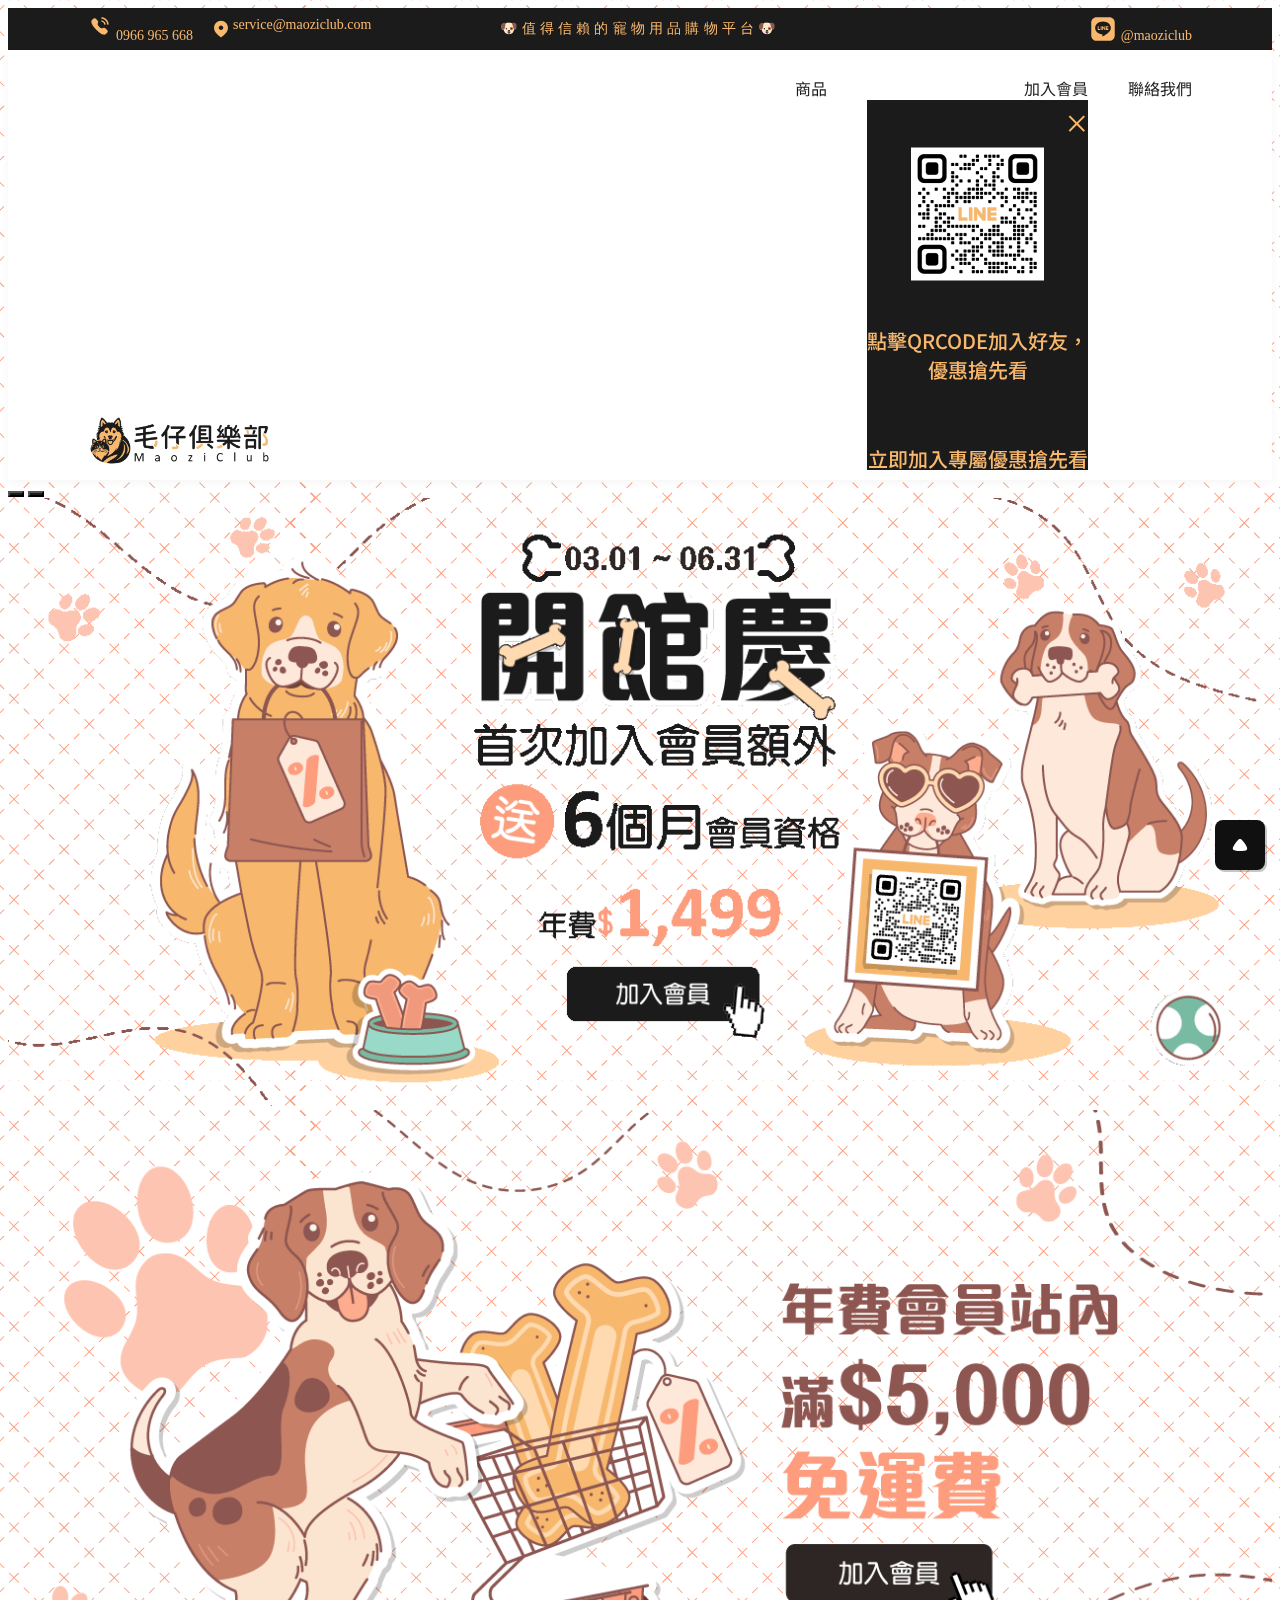
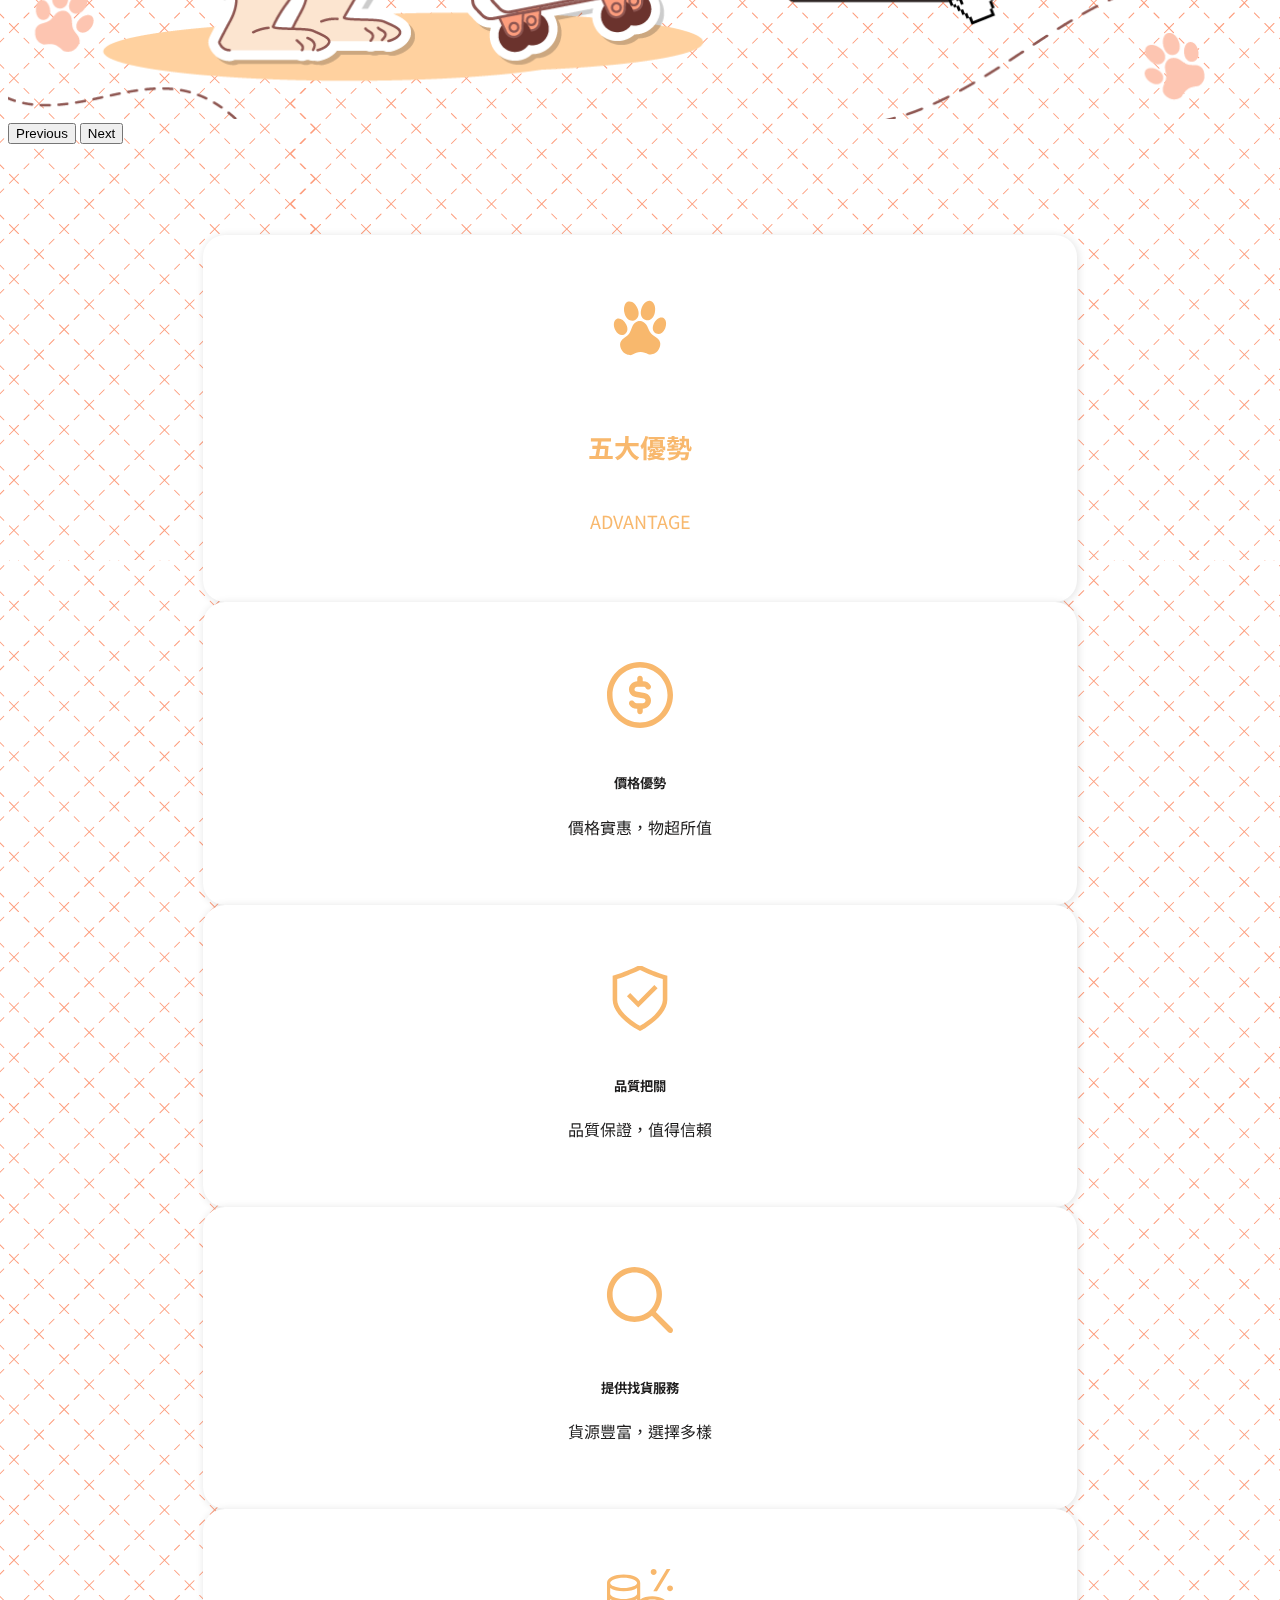
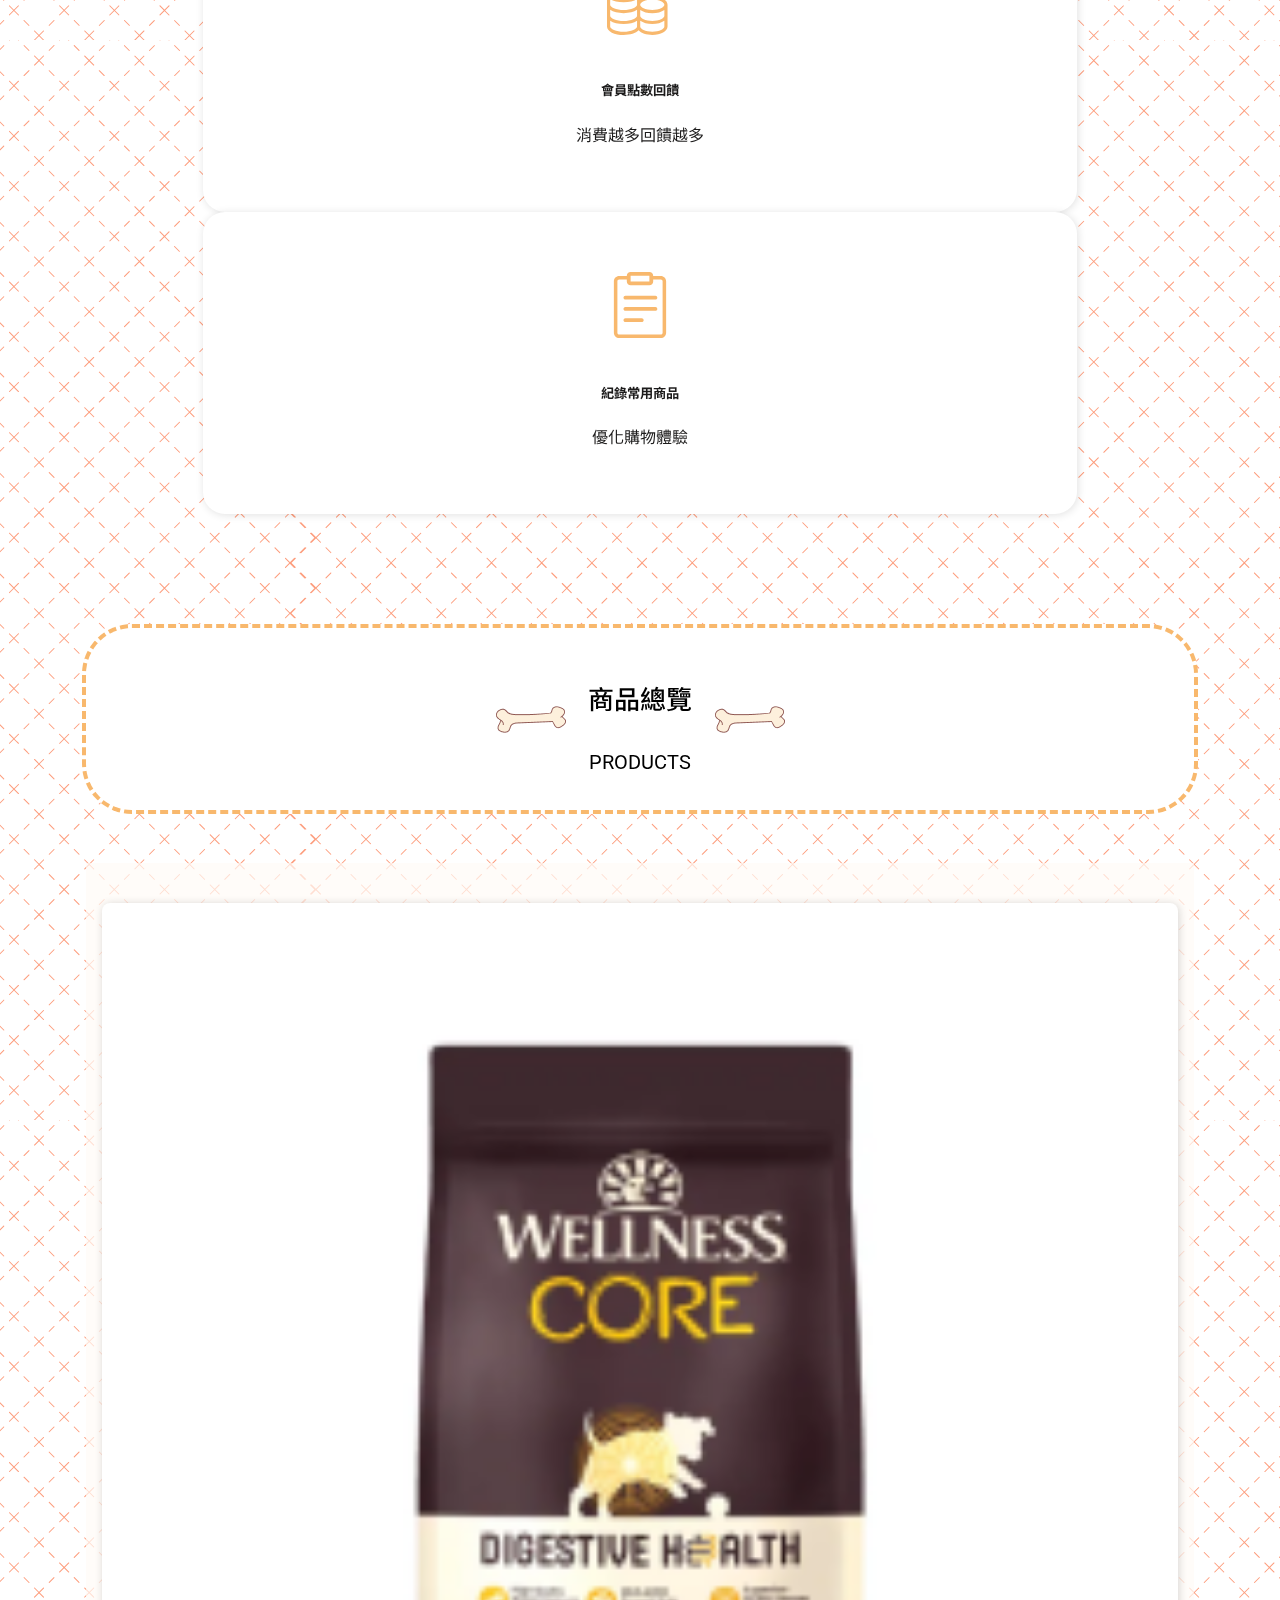
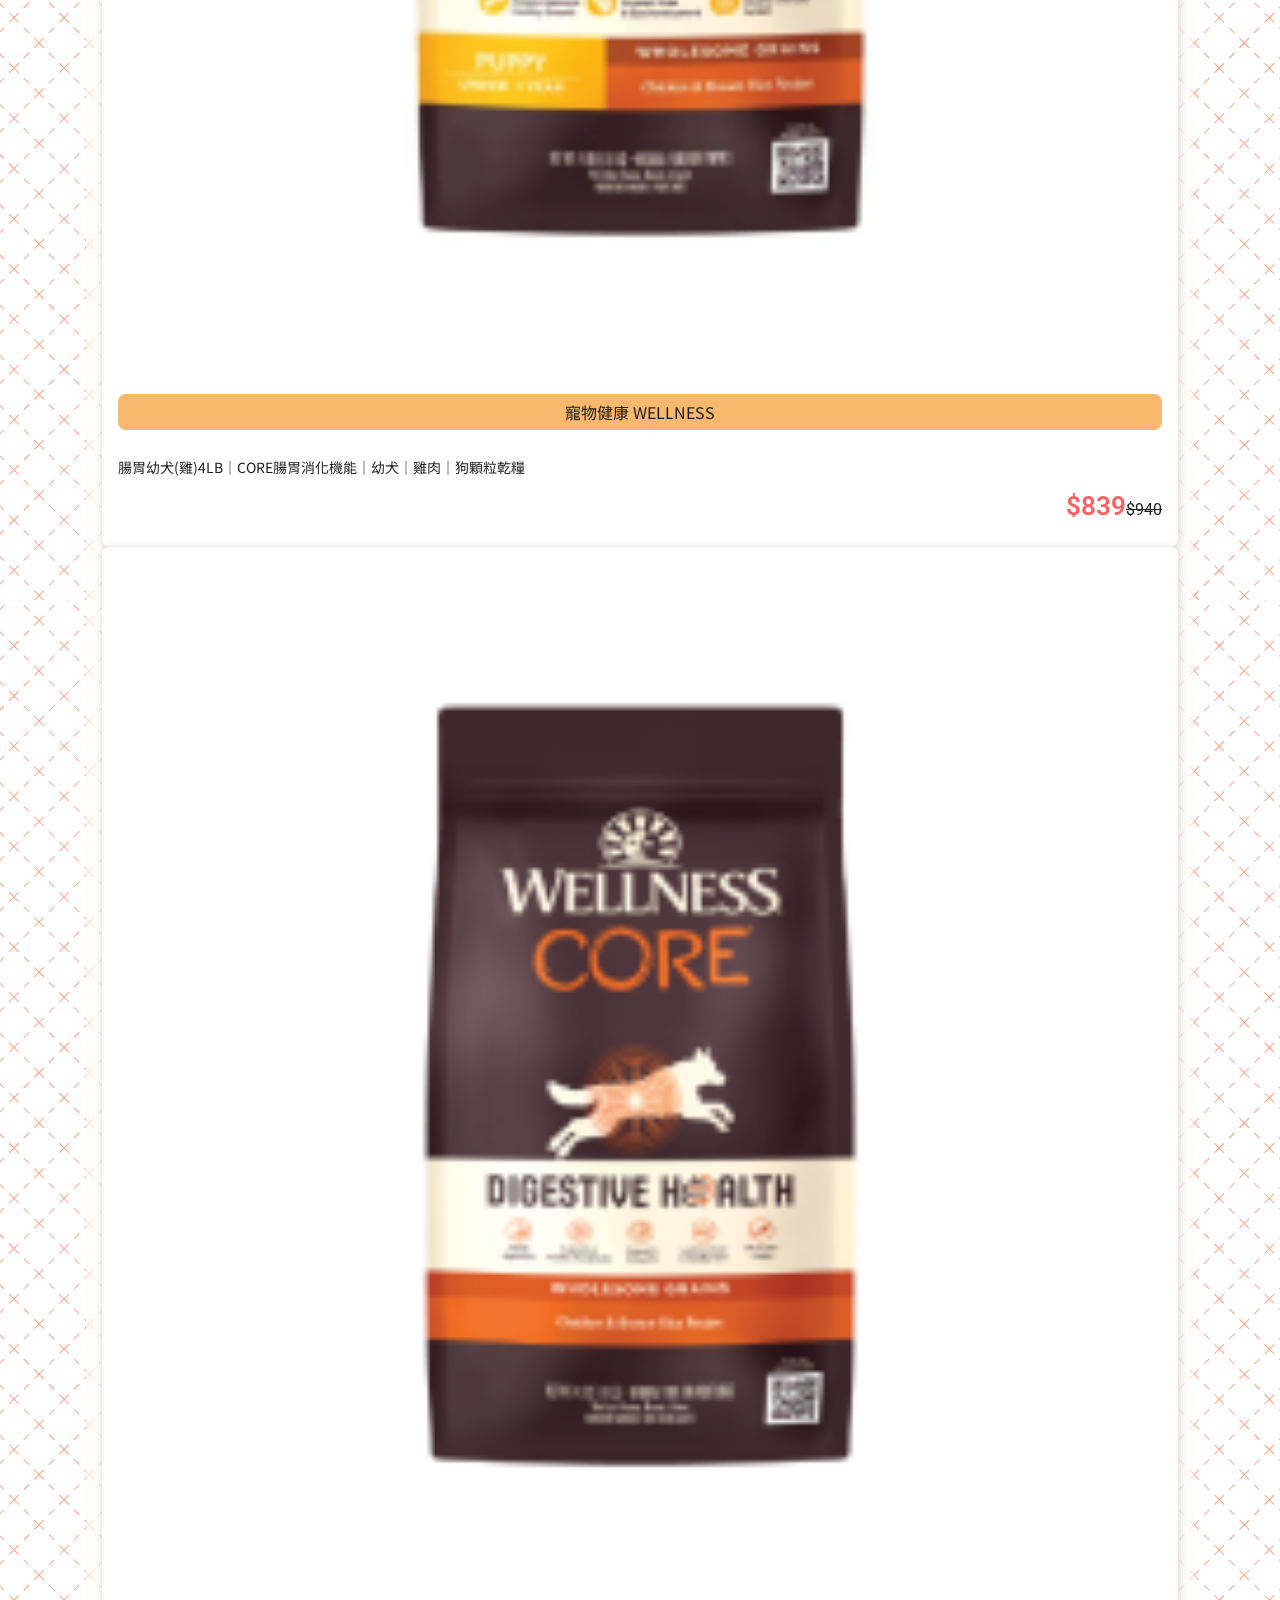
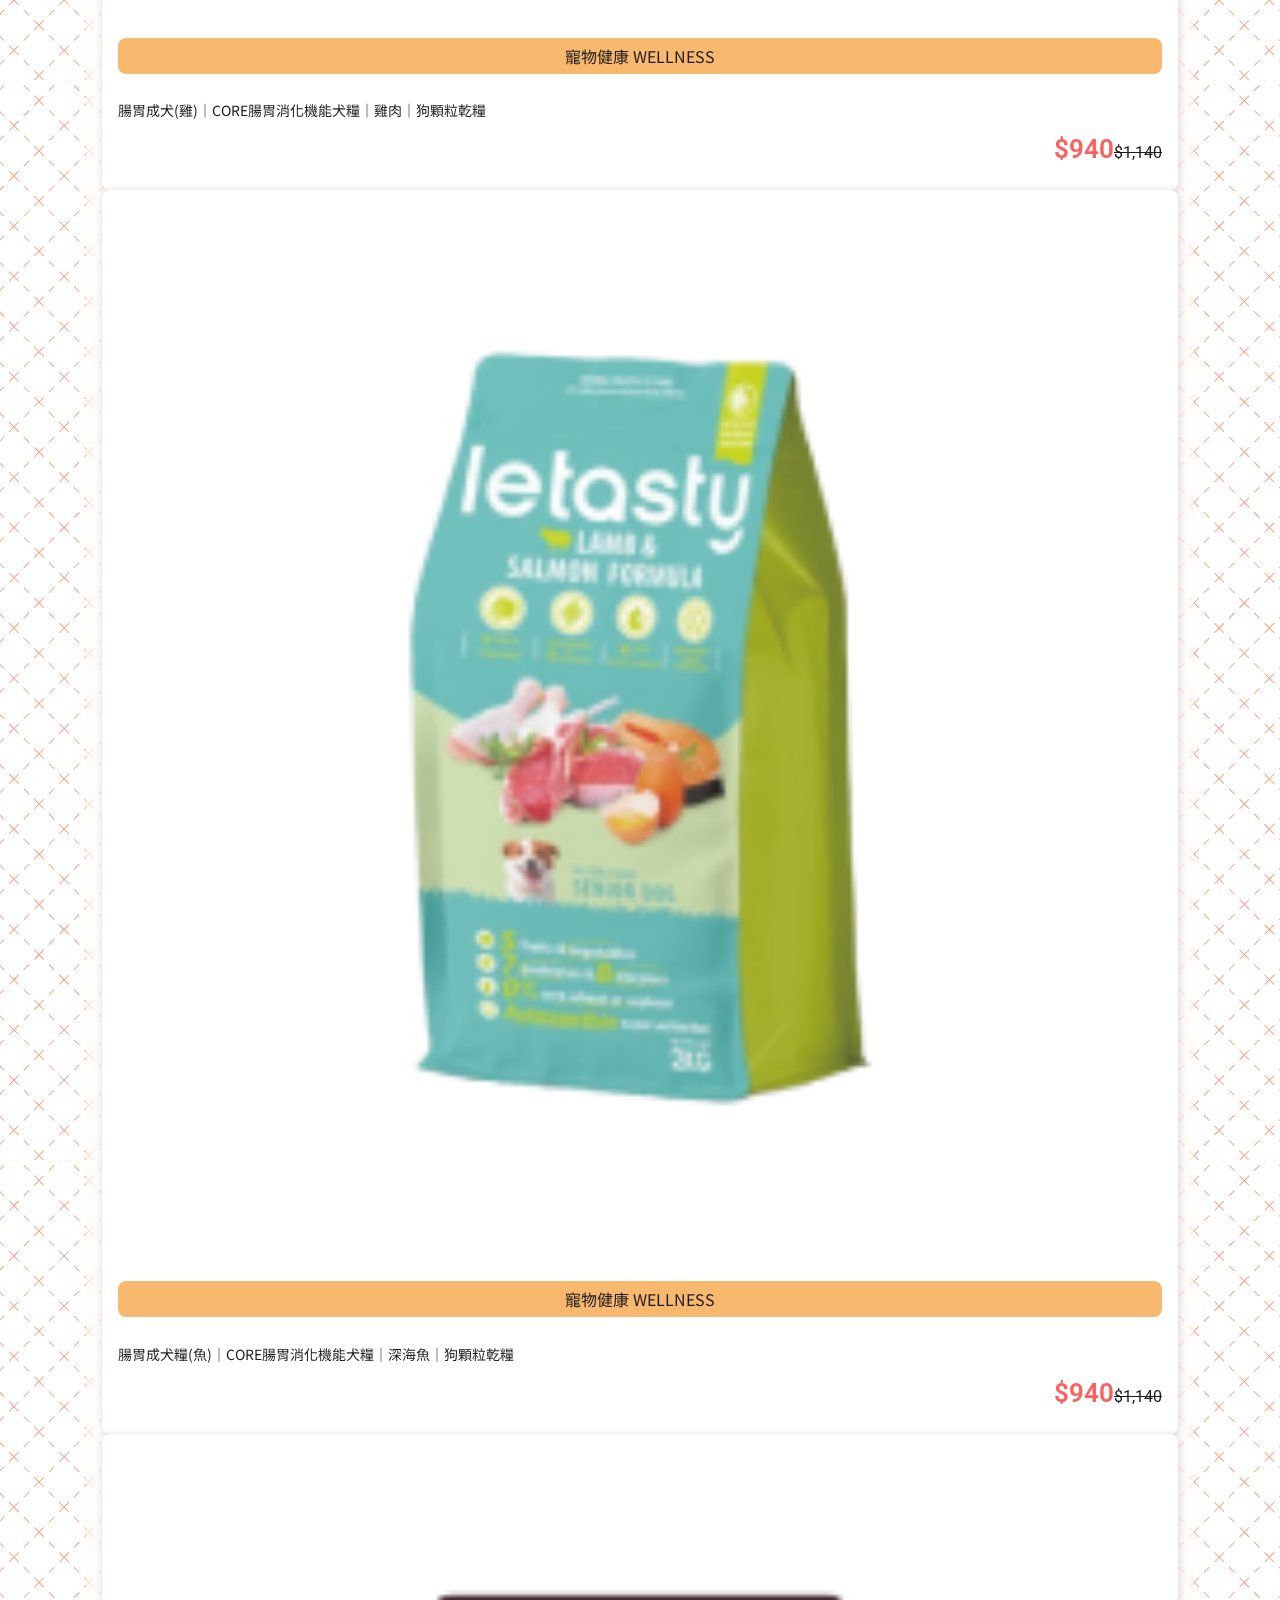
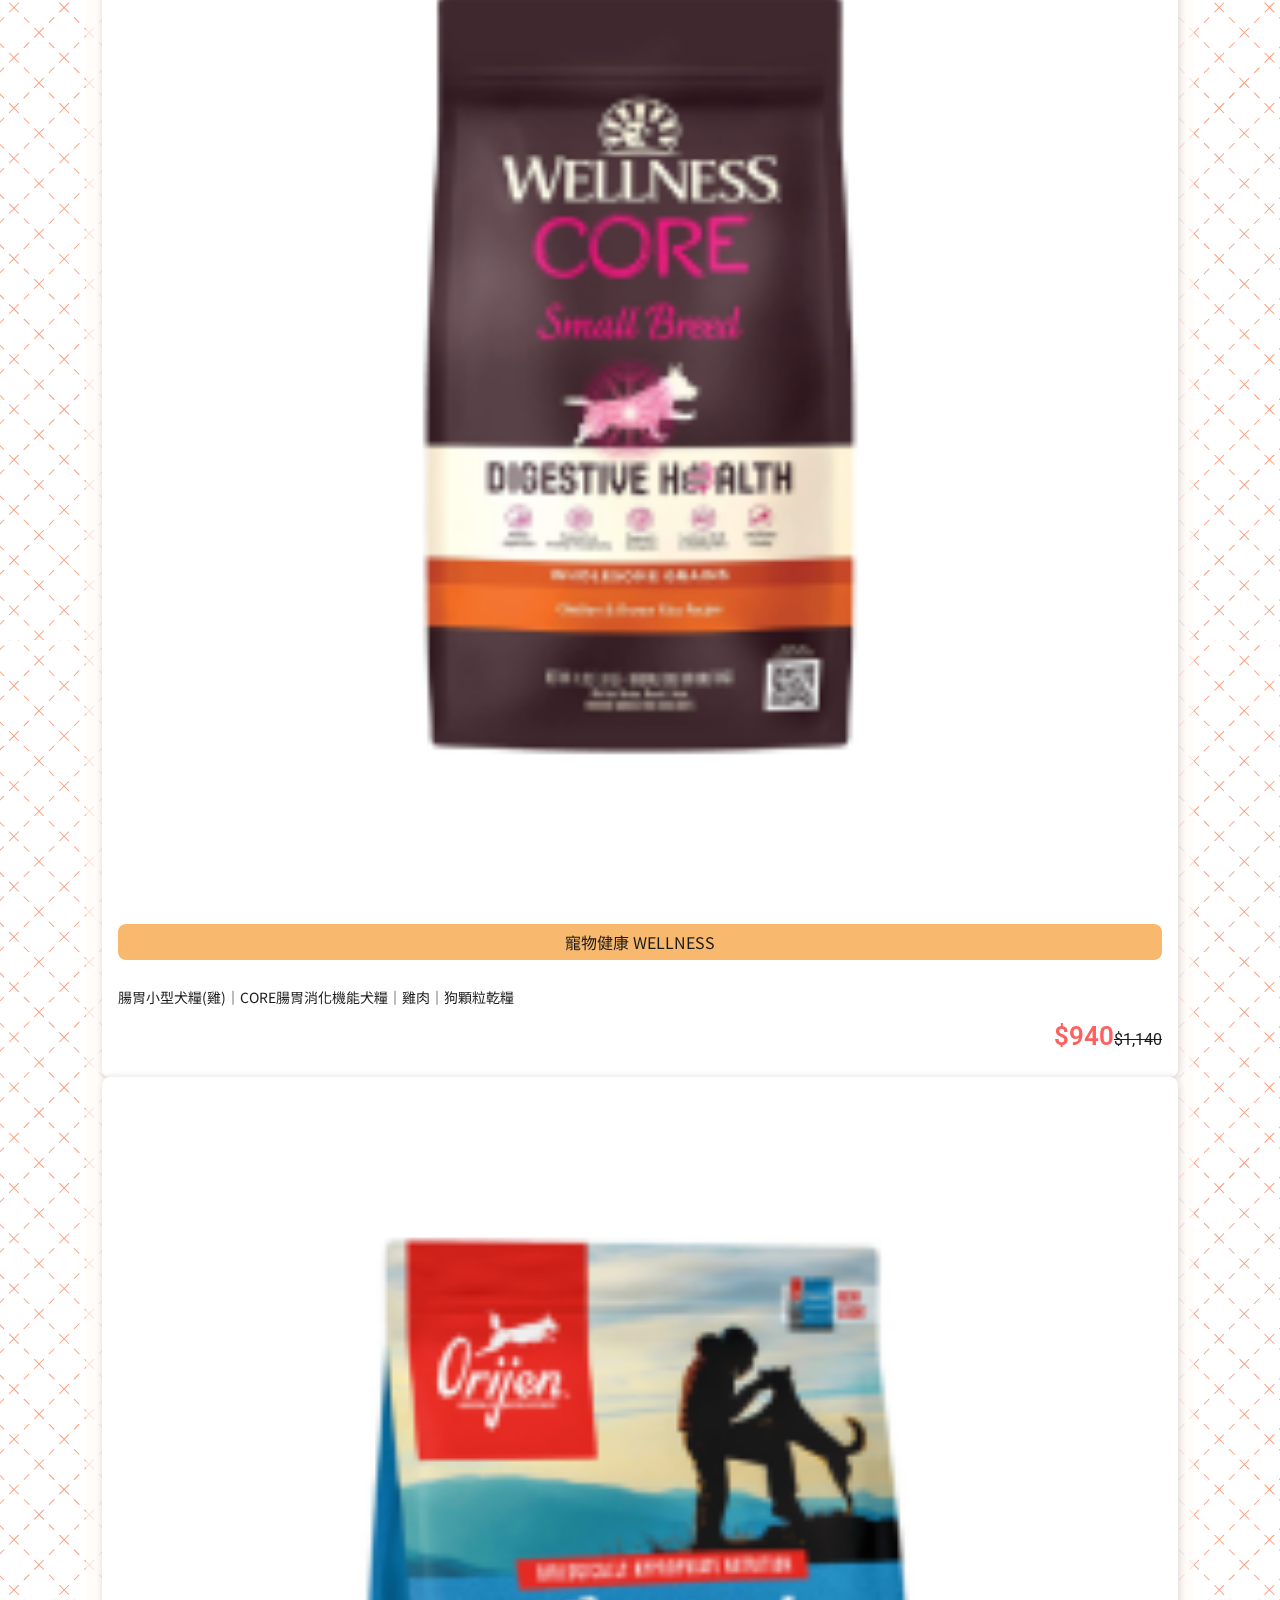
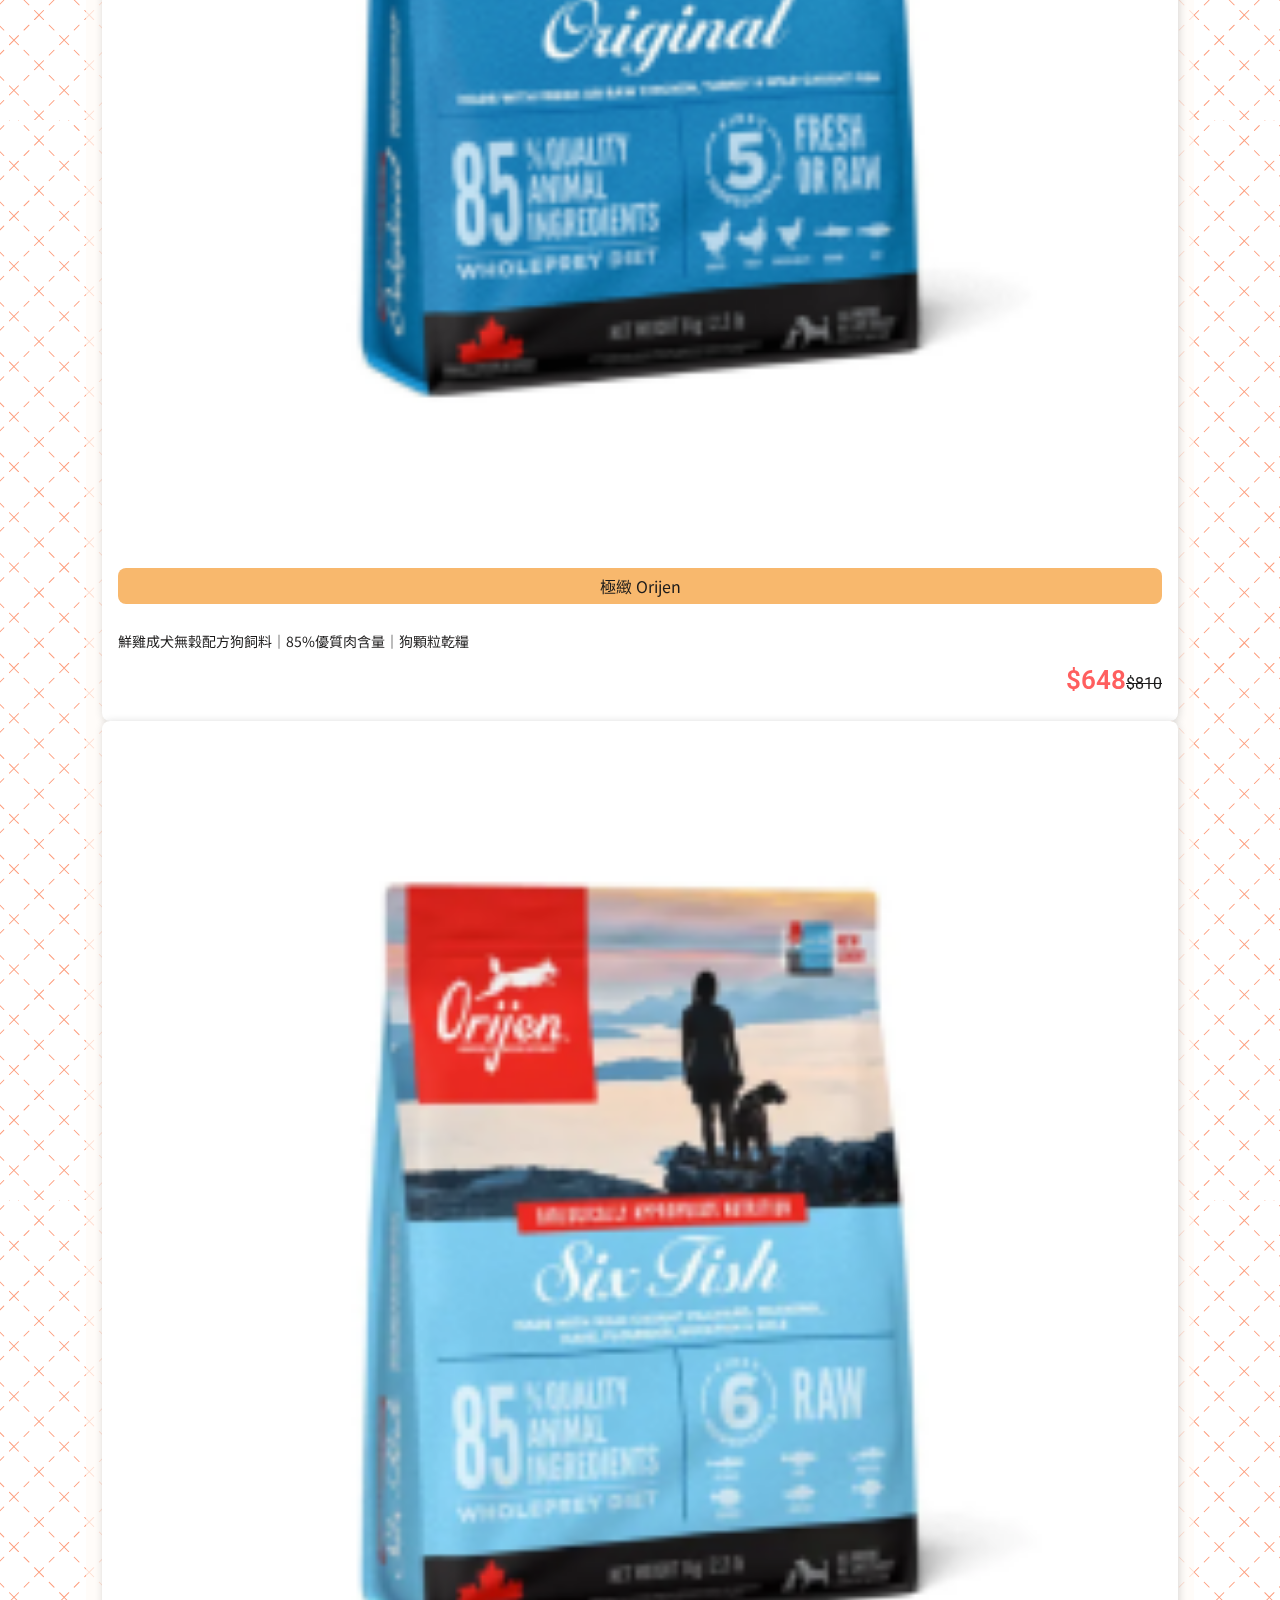
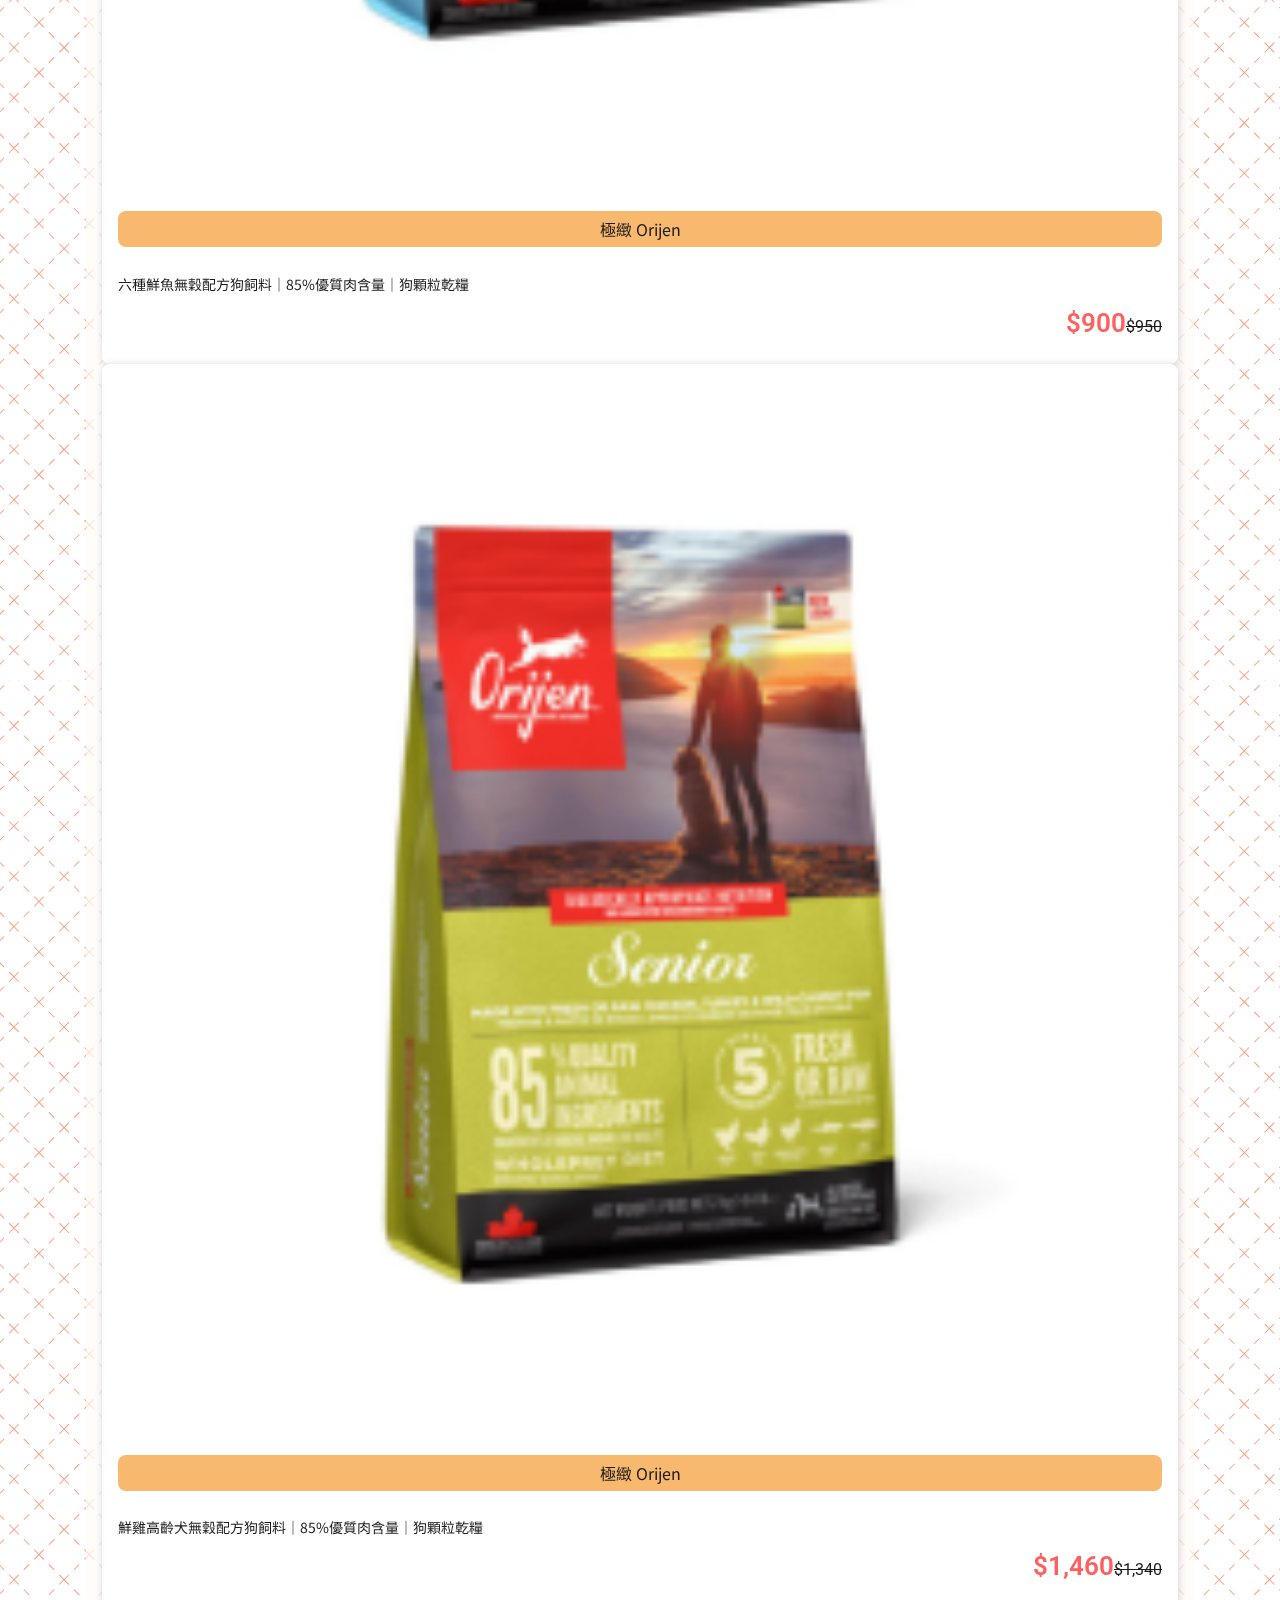
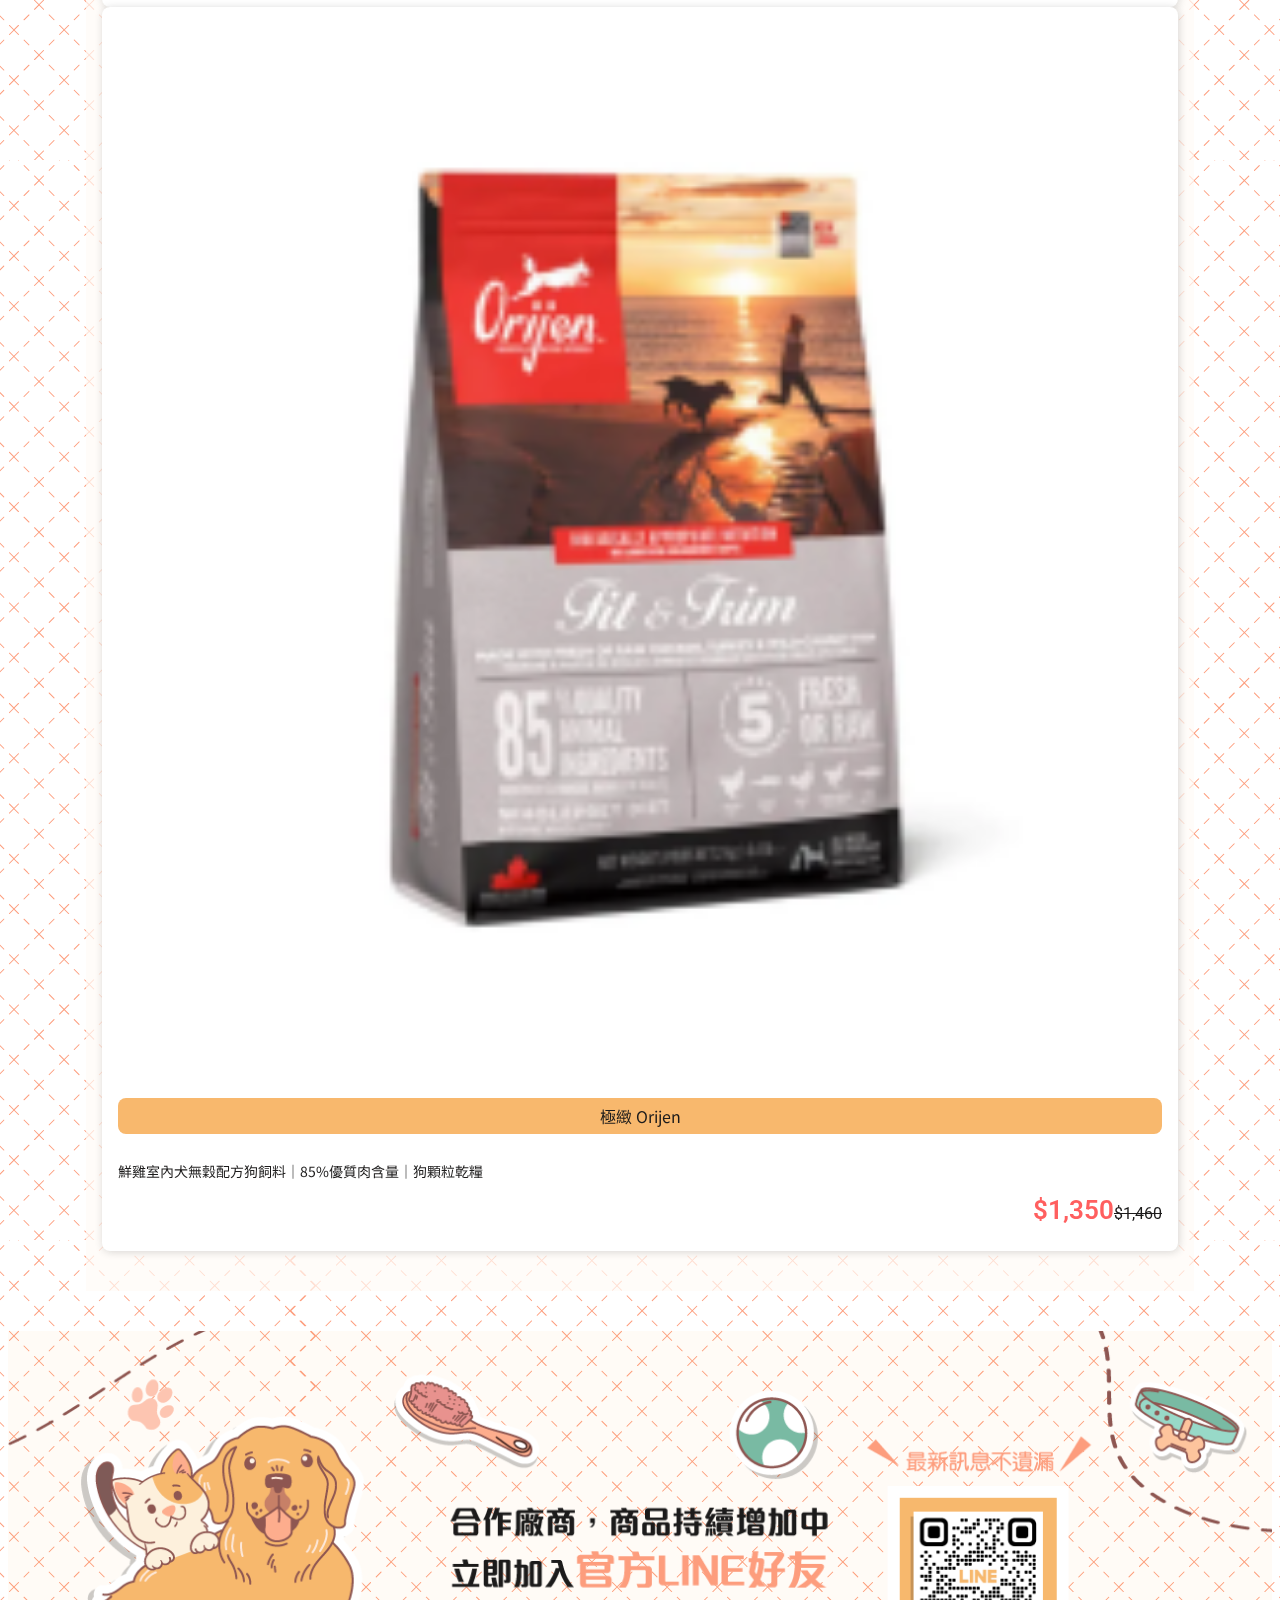
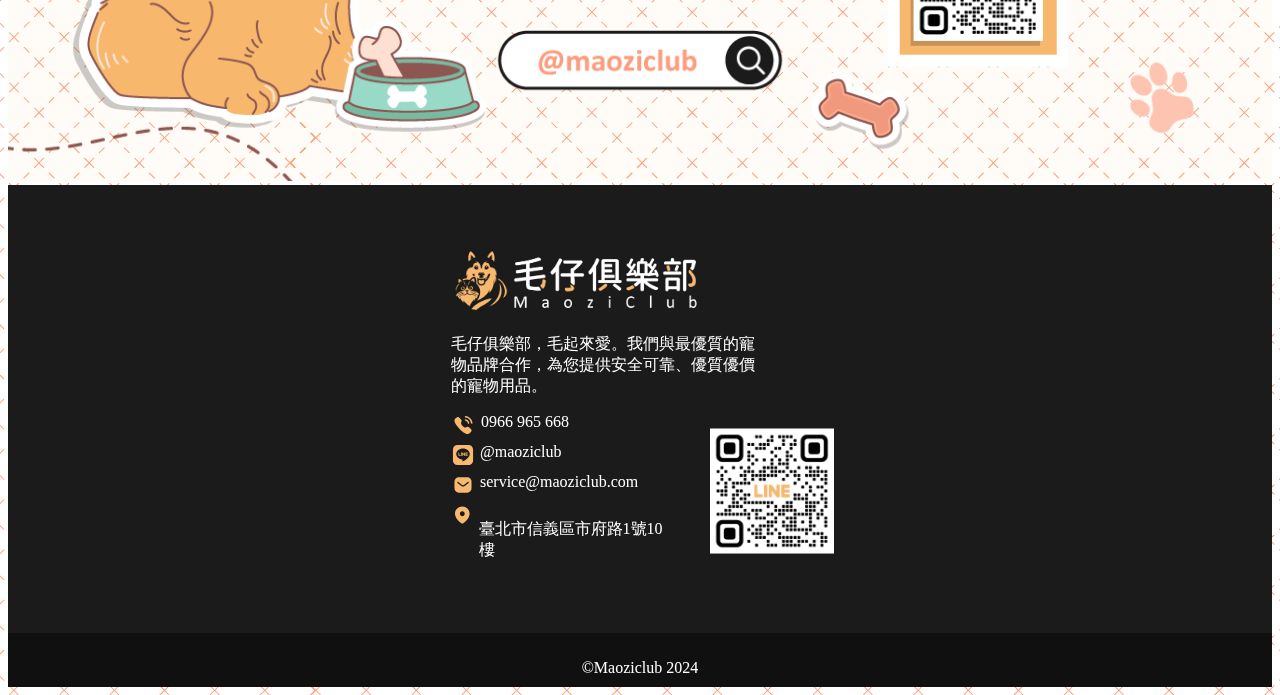
==== commit eb50a8c9: "Add files via upload" ====
--- a/index.html
+++ b/index.html
@@ -9,8 +9,8 @@
 
     <!-- Facebook -->
     <meta property="og:type" content="website">
-    <meta property="og:title" content="值得信賴的寵物用品購物平台">
-    <meta property="og:description" content="毛仔俱樂部，毛起來愛。我們與最優質的寵物品牌合作，為您提供安全可靠、優質優價的寵物用品。">
+    <meta property="og:title" content="毛仔俱樂部">
+    <meta property="og:description" content="毛仔俱樂部，毛起來愛－值得信賴的寵物用品購物平台">
     <meta property="og:url" content="https://kt-designer.github.io/MaoziClub">
     <meta property="og:image" content="https://kt-designer.github.io/MaoziClub/images/og_image.jpg">
 
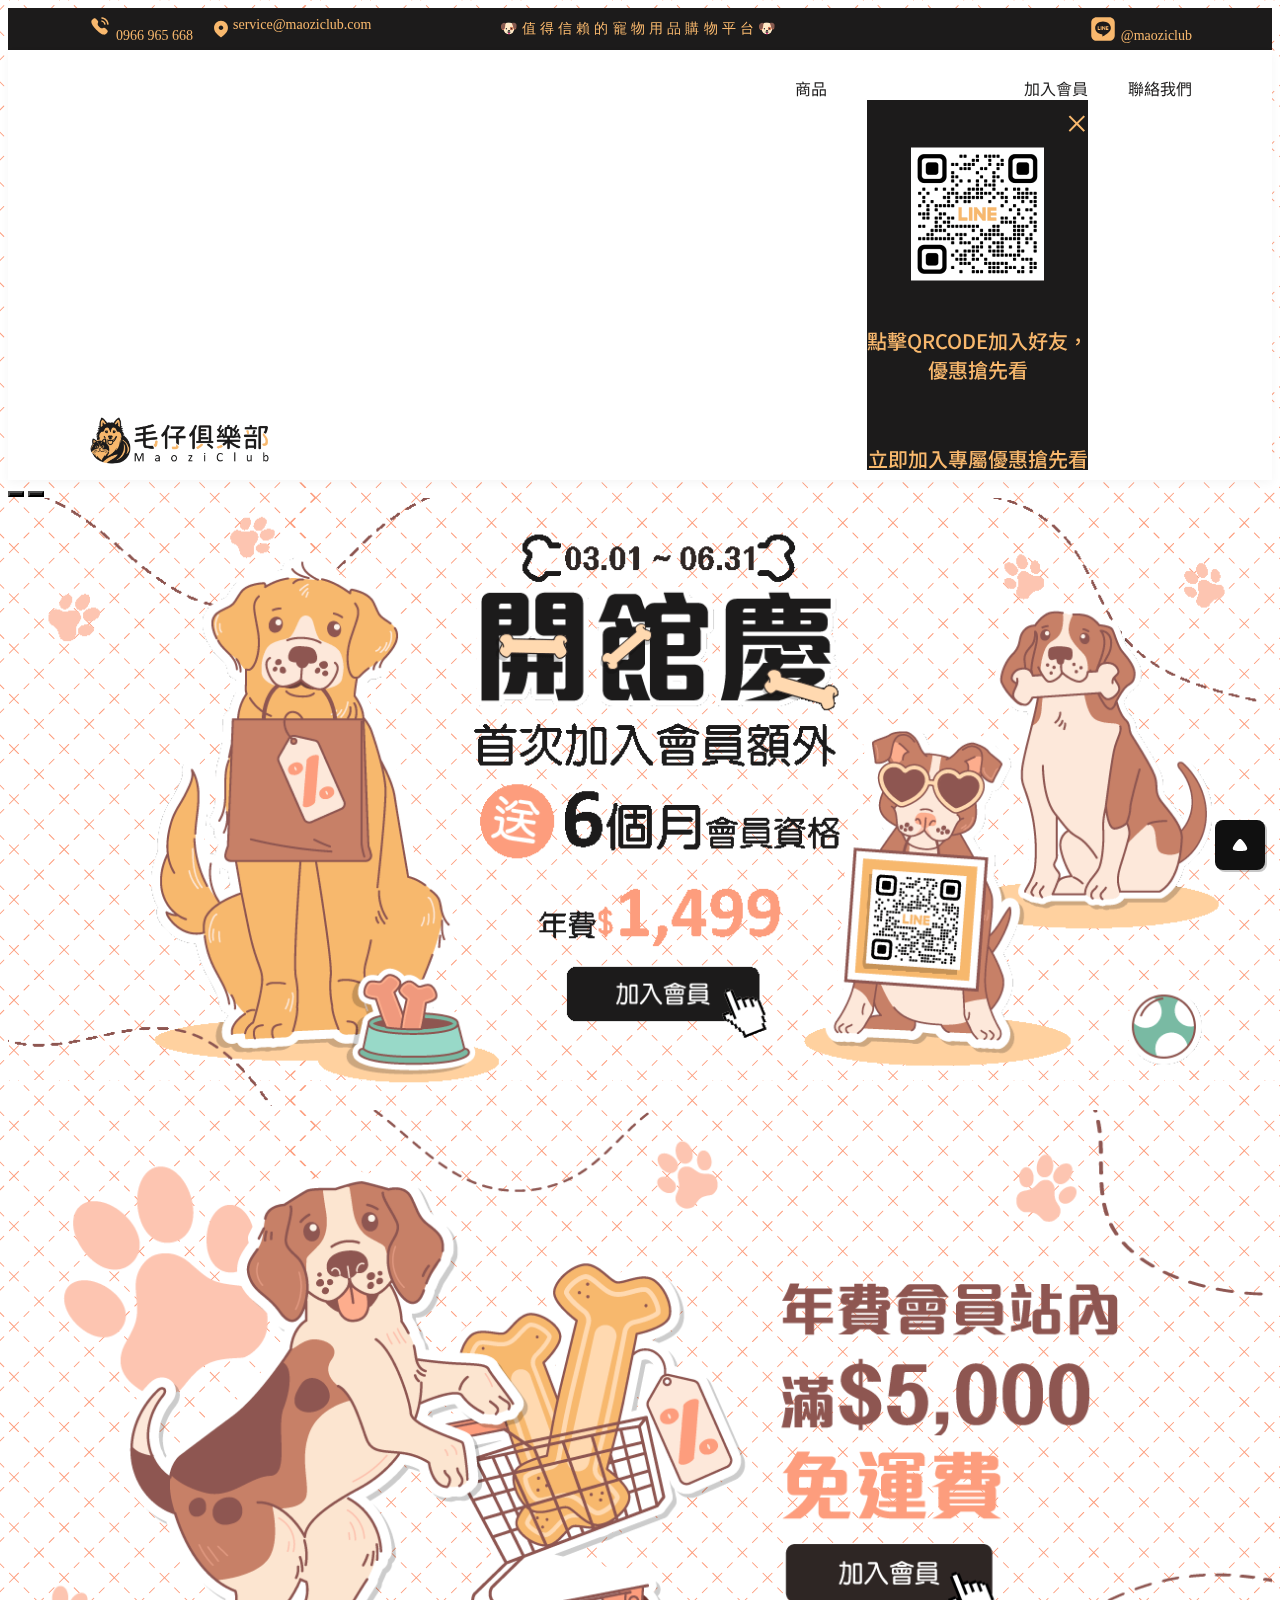
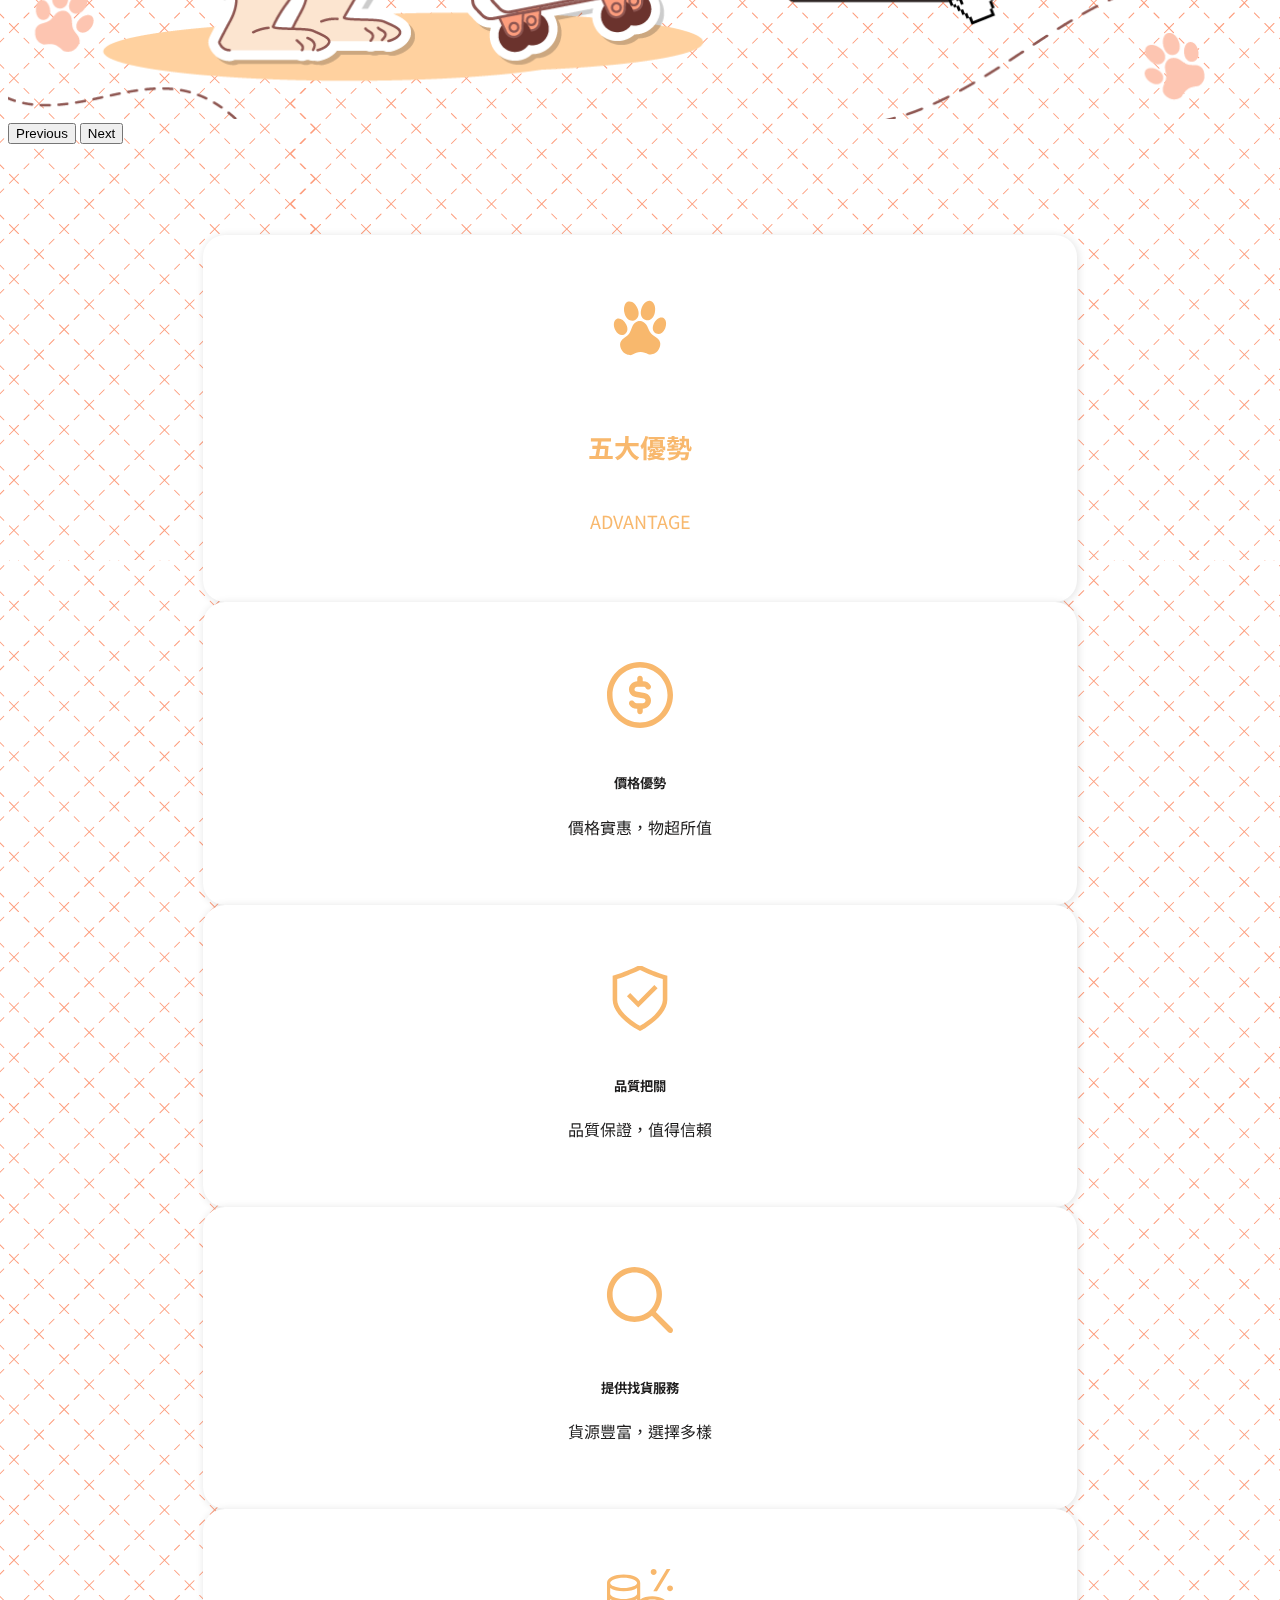
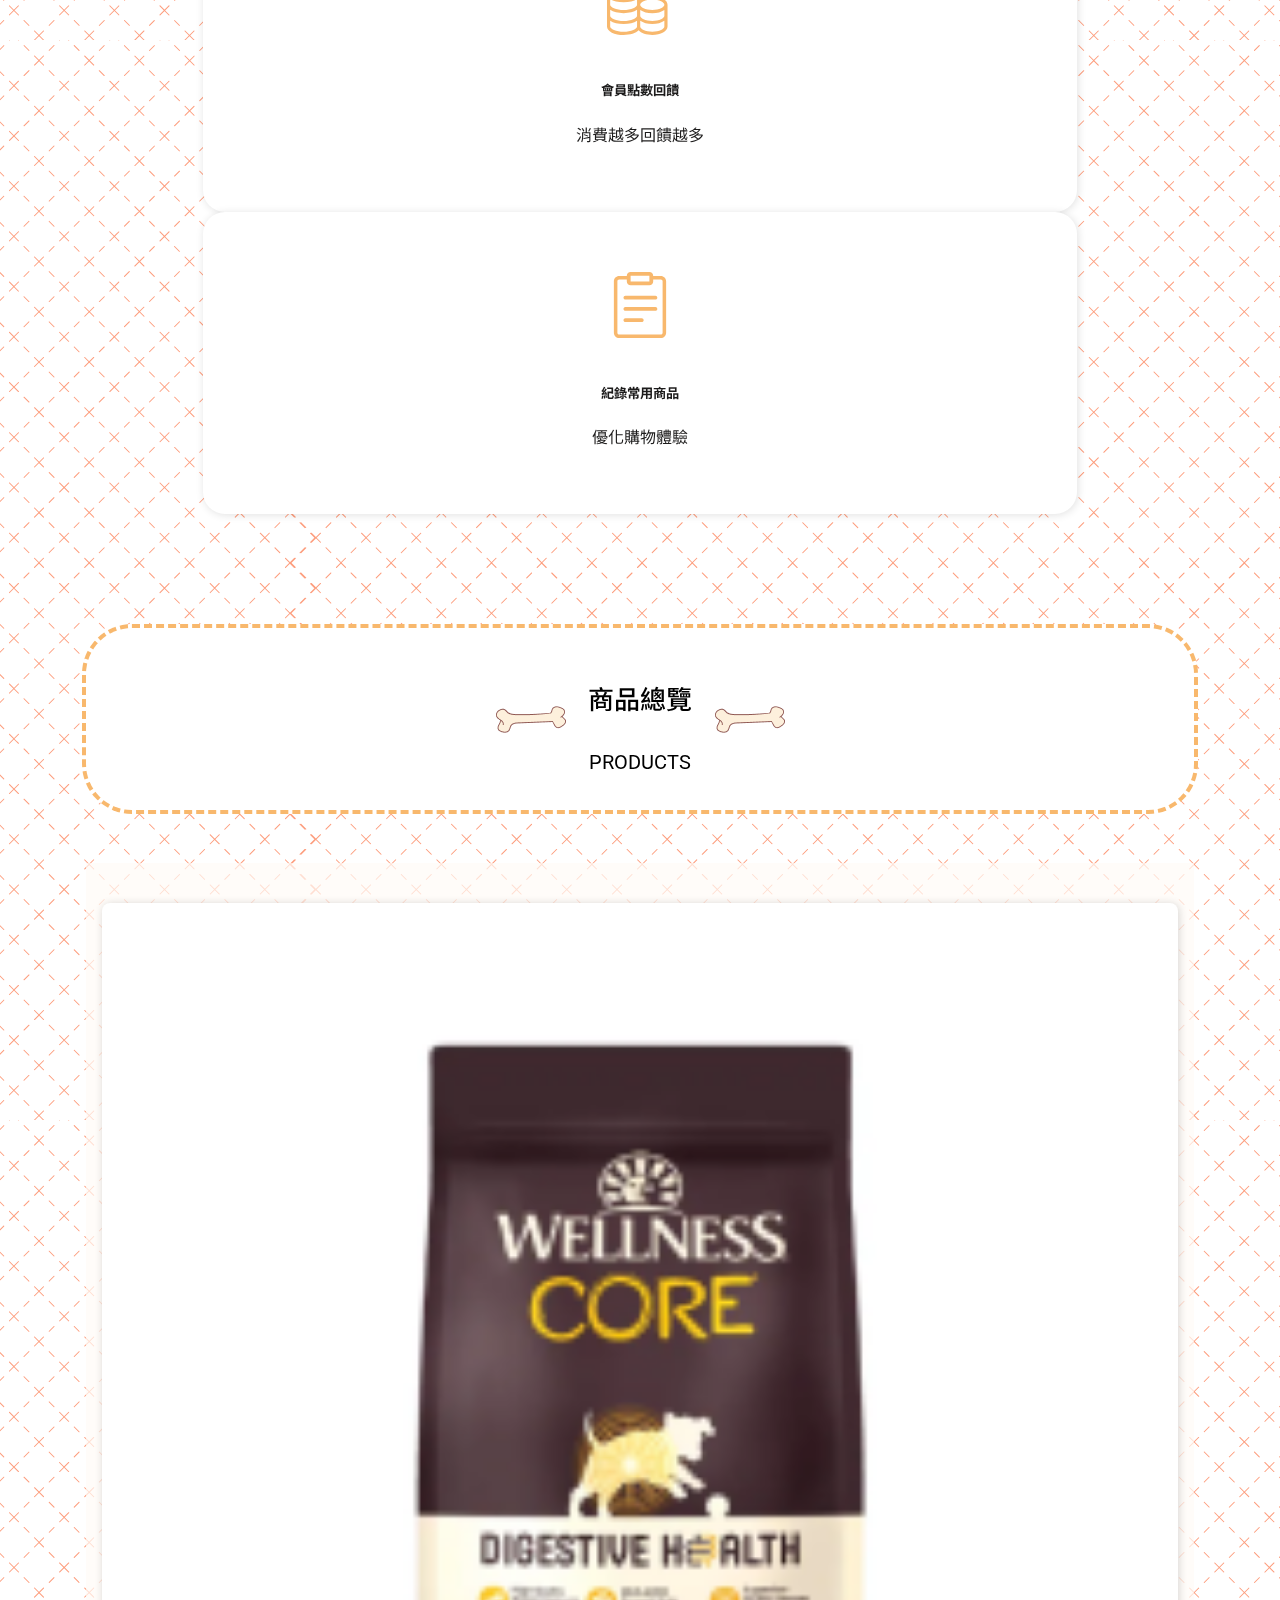
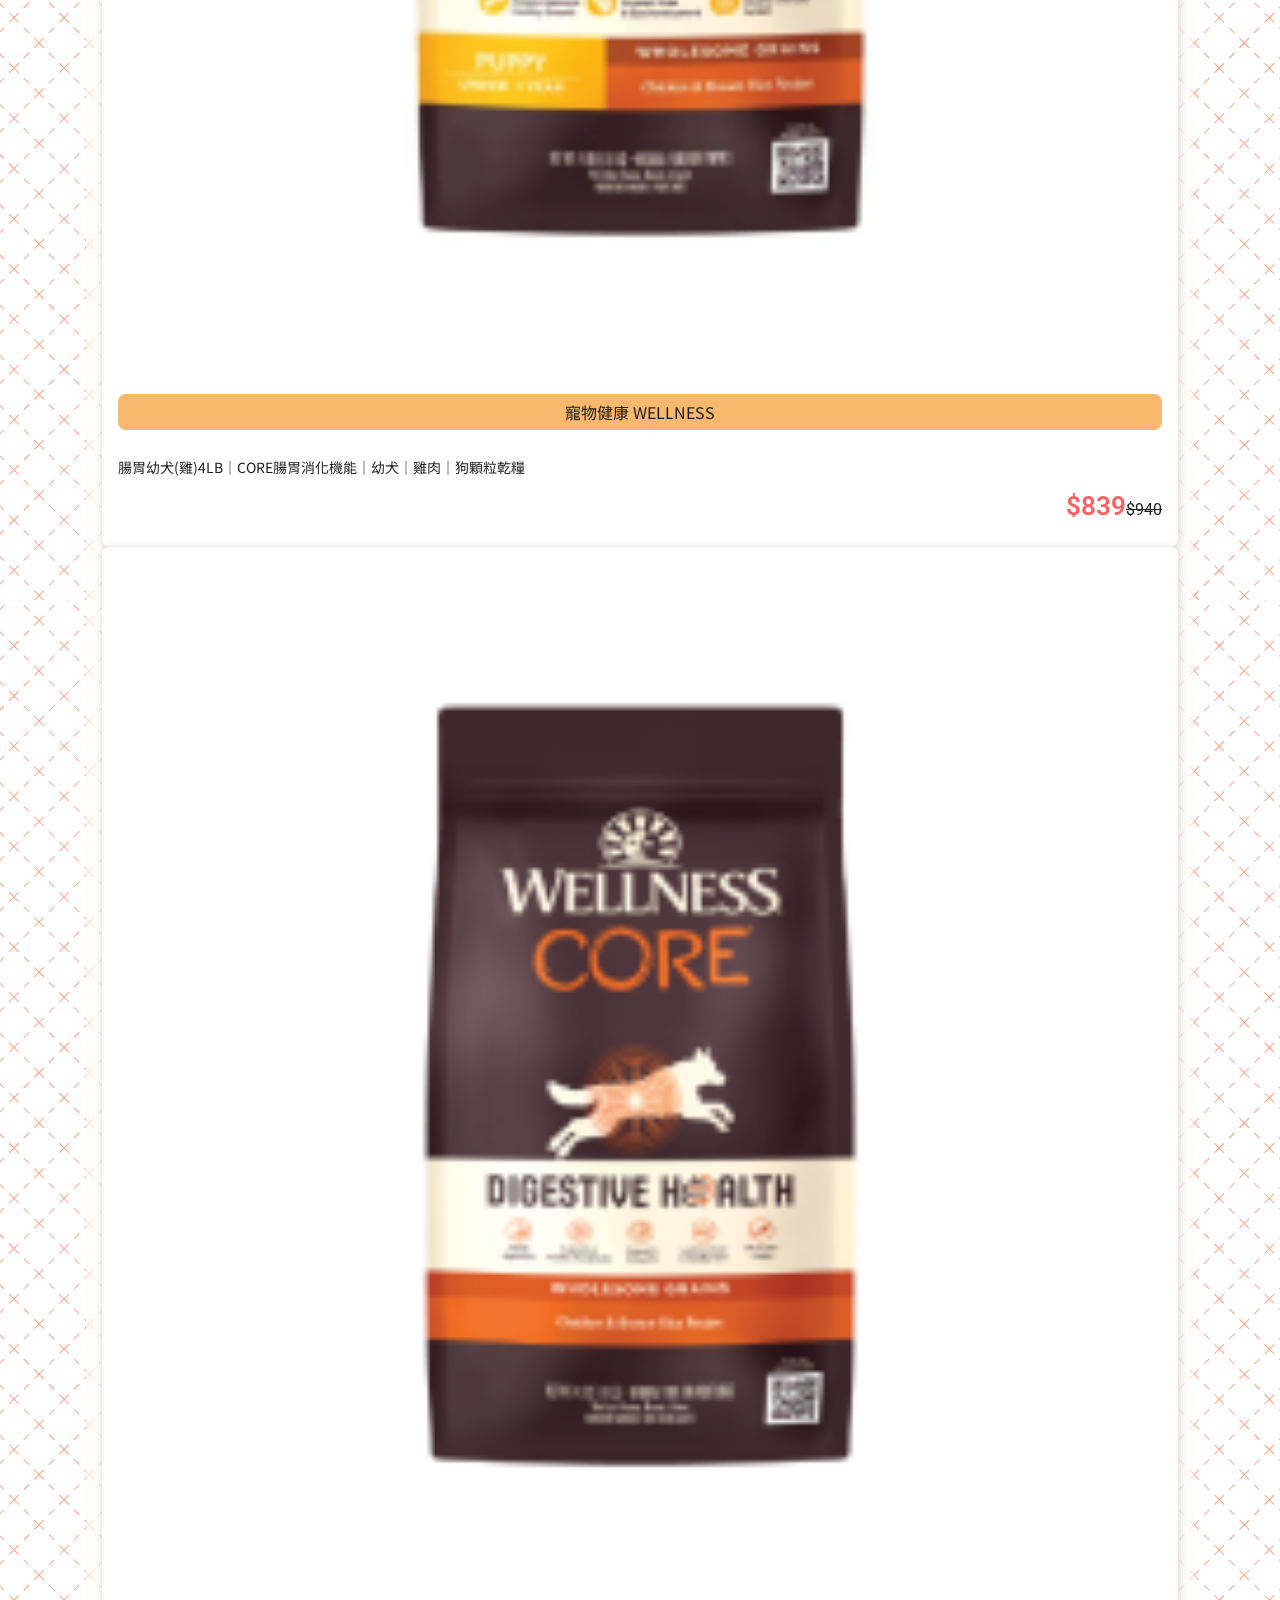
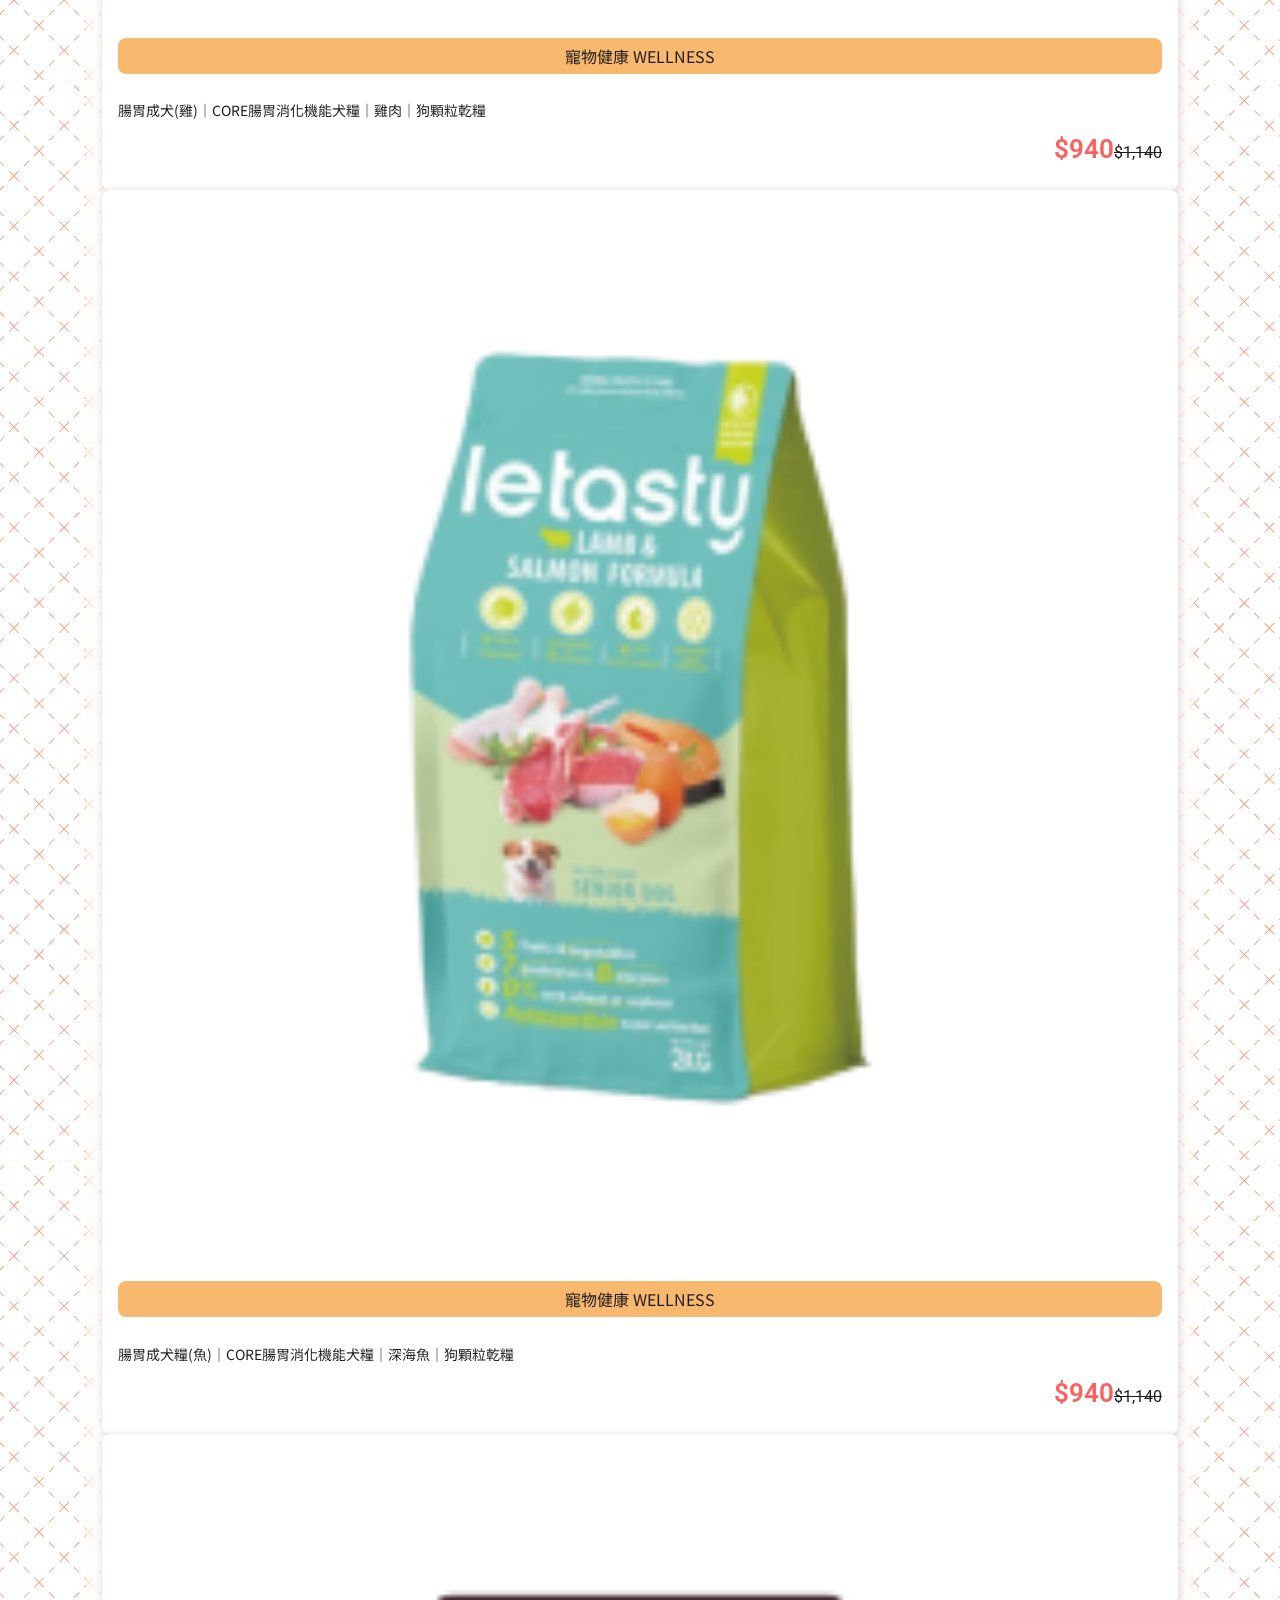
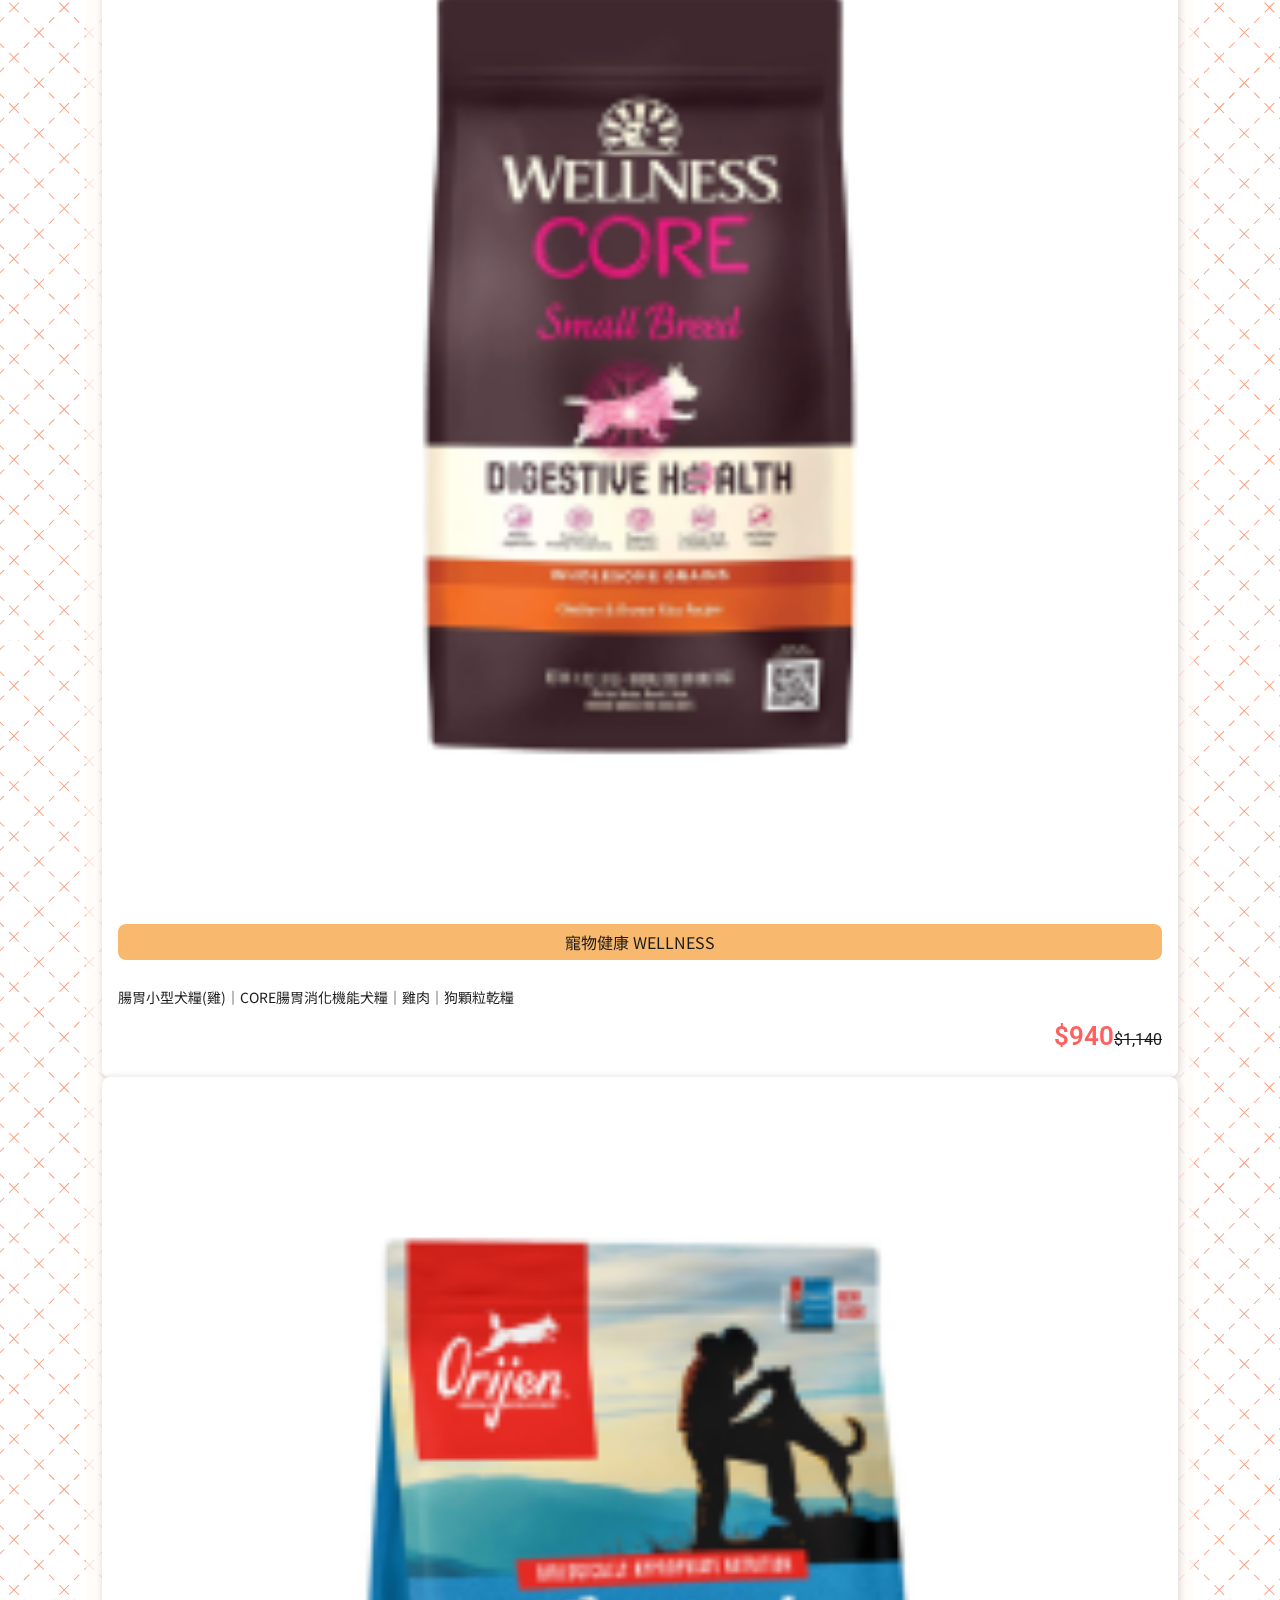
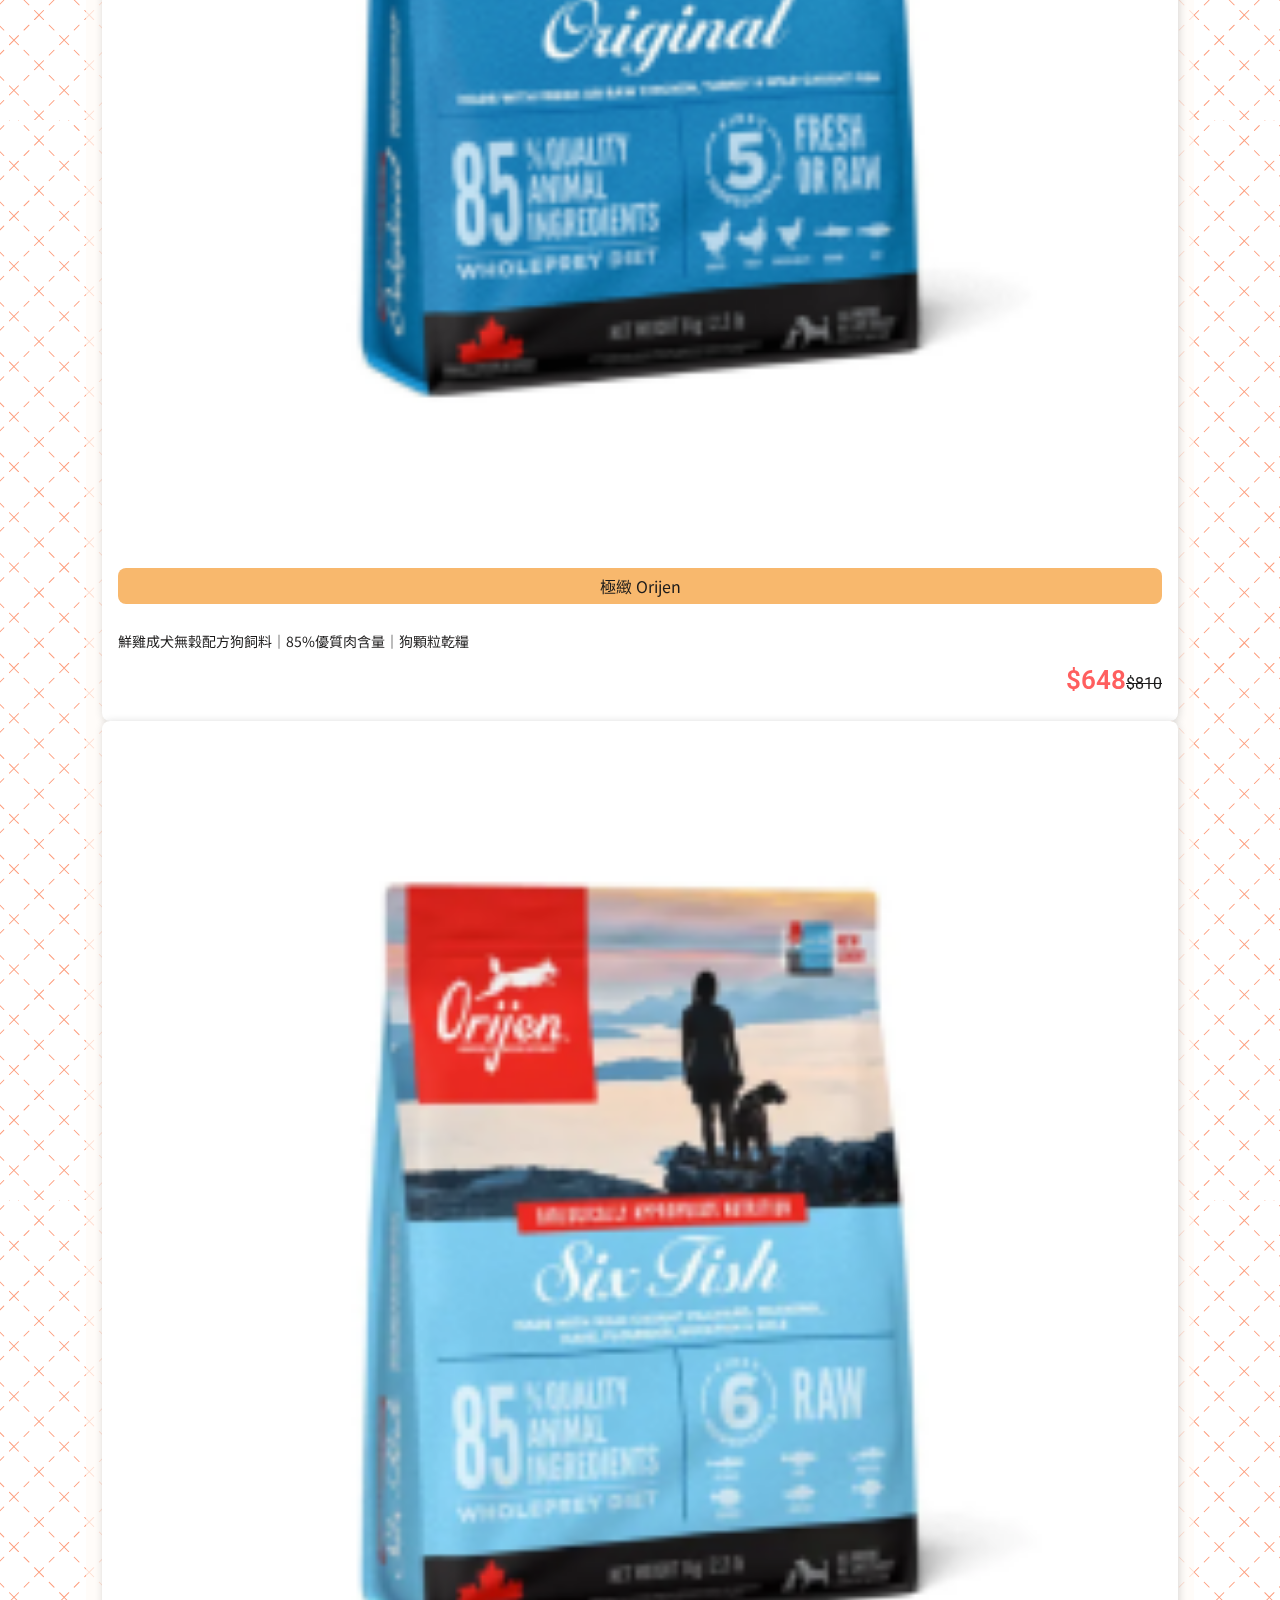
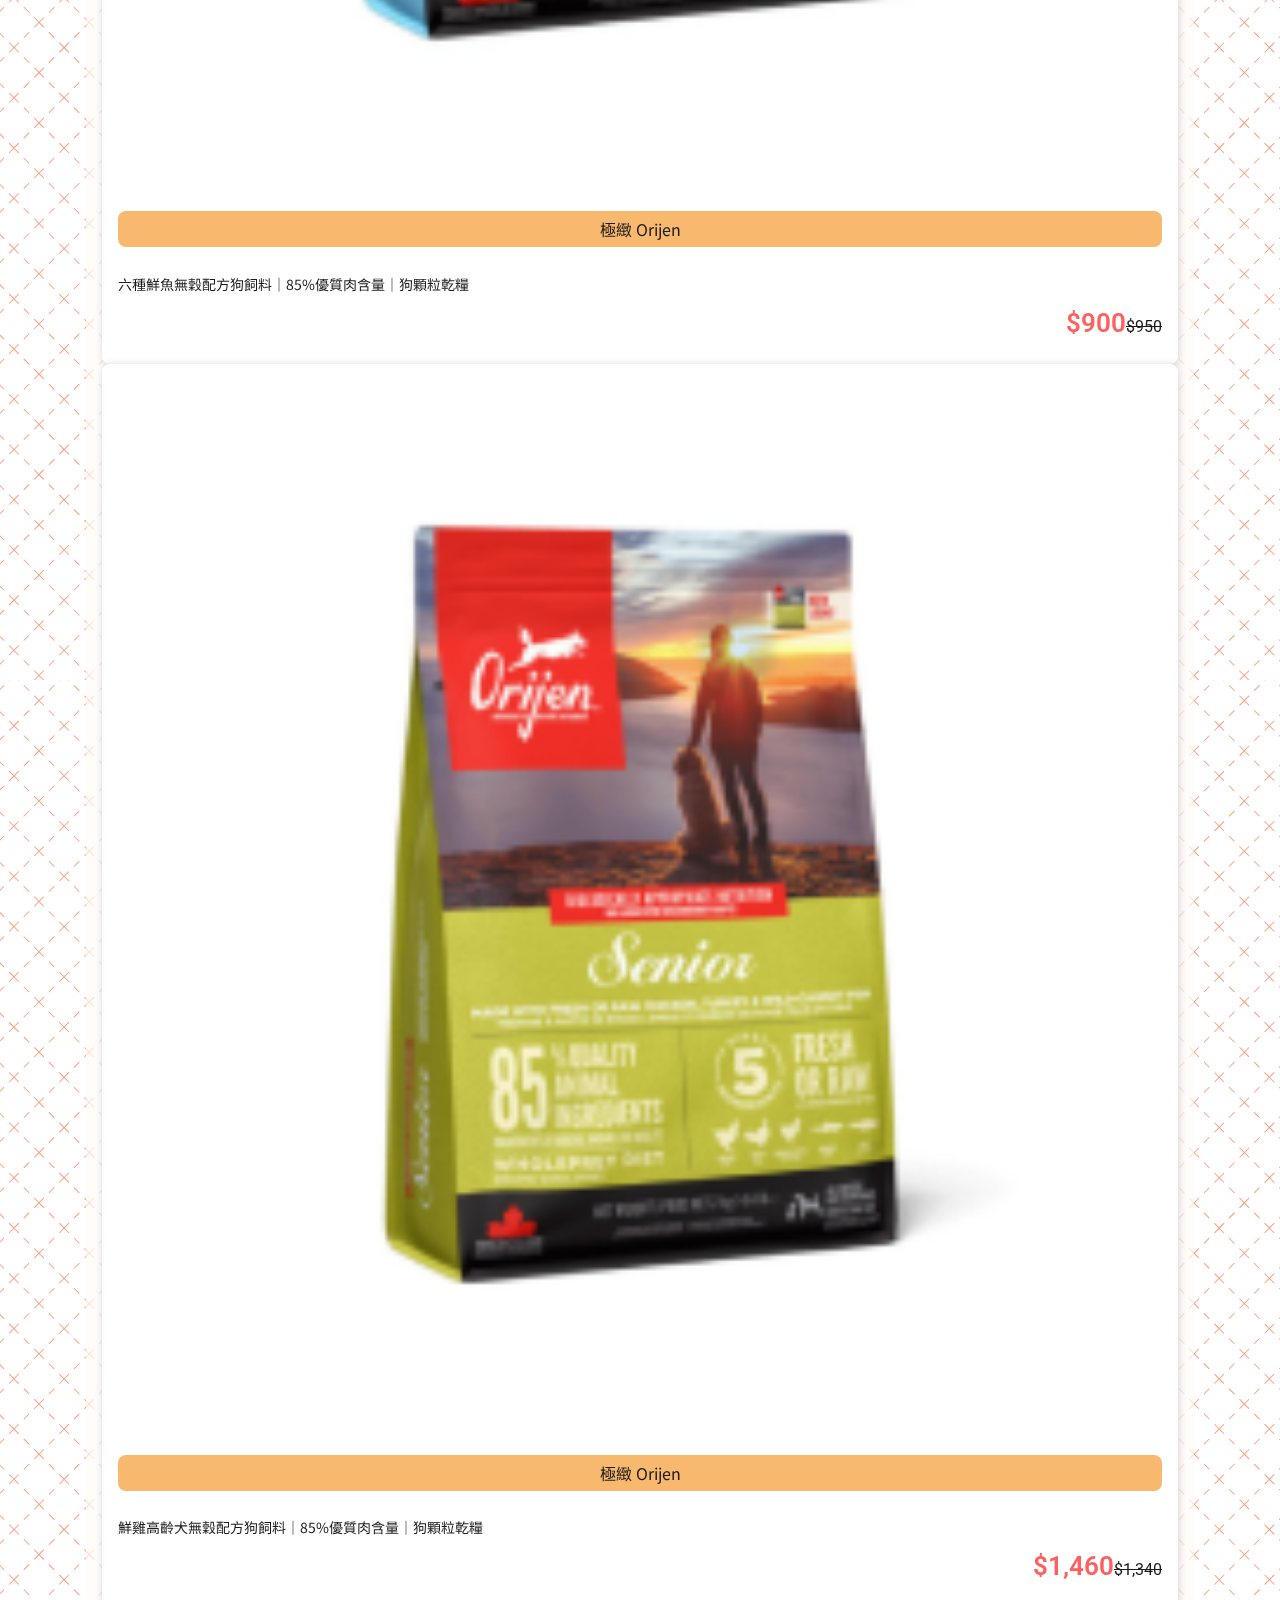
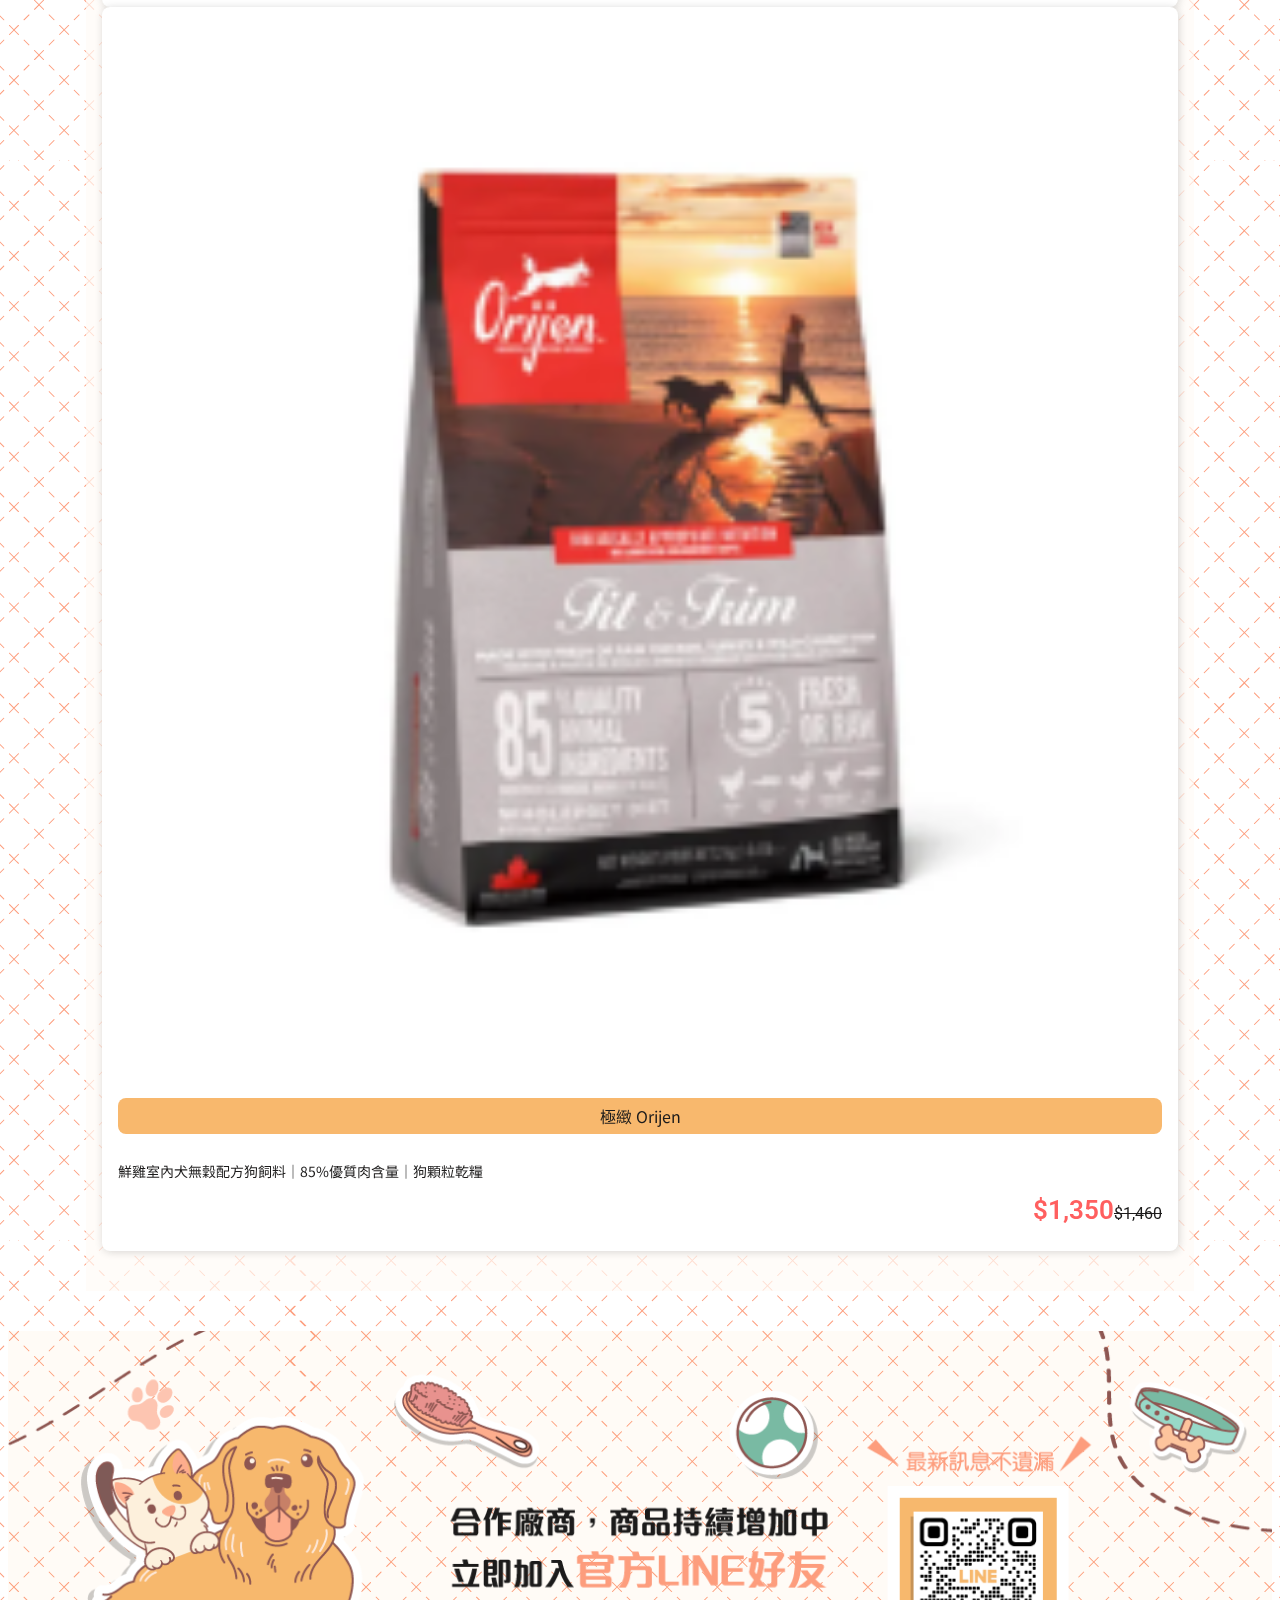
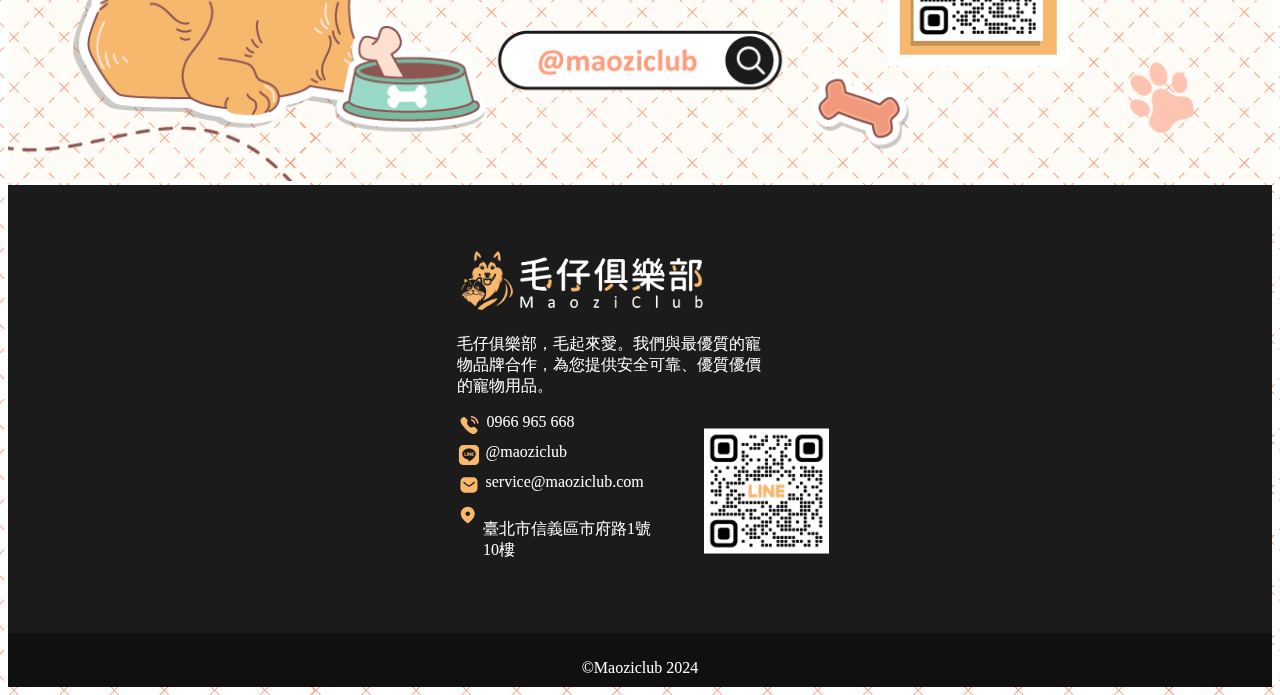
==== commit 723d6457: "Add files via upload" ====
--- a/index.html
+++ b/index.html
@@ -6,6 +6,7 @@
     <meta name="viewport" content="width=device-width, initial-scale=1">
     <title>毛仔俱樂部</title>
     <link rel="shortcut icon" href="./images/favicon.png" type="image/x-icon">
+    <meta name="description" content="值得信賴的寵物用品購物平台">
 
     <!-- Facebook -->
     <meta property="og:type" content="website">
@@ -255,7 +256,7 @@
         <div class="row">
             <div class="col-12 col-md-4 col-lg-3 p-1 p-md-2">
                 <div class="mycard">
-                    <a href="./html/product.html">
+                    <a href="./html/product.html" target="_blank">
                         <div class="pic">
                             <img src="./images/products1.png" alt="">
                         </div>
@@ -271,7 +272,7 @@
 
             <div class="col-12 col-md-4 col-lg-3 p-1 p-md-2">
                 <div class="mycard">
-                    <a href="./html/product.html">
+                    <a href="./html/product.html" target="_blank">
                         <div class="pic">
                             <img src="./images/products2.png" alt="">
                         </div>
@@ -287,7 +288,7 @@
 
             <div class="col-12 col-md-4 col-lg-3 p-1 p-md-2">
                 <div class="mycard">
-                    <a href="./html/product.html">
+                    <a href="./html/product.html" target="_blank">
                         <div class="pic">
                             <img src="./images/products3.png" alt="">
                         </div>
@@ -303,7 +304,7 @@
 
             <div class="col-12 col-md-4 col-lg-3 p-1 p-md-2">
                 <div class="mycard">
-                    <a href="./html/product.html">
+                    <a href="./html/product.html" target="_blank">
                         <div class="pic">
                             <img src="./images/products4.png" alt="">
                         </div>
@@ -319,7 +320,7 @@
 
             <div class="col-12 col-md-4 col-lg-3 p-1 p-md-2">
                 <div class="mycard">
-                    <a href="./html/product.html">
+                    <a href="./html/product.html" target="_blank">
                         <div class="pic">
                             <img src="./images/products5.png" alt="">
                         </div>
@@ -335,7 +336,7 @@
 
             <div class="col-12 col-md-4 col-lg-3 p-1 p-md-2">
                 <div class="mycard">
-                    <a href="./html/product.html">
+                    <a href="./html/product.html" target="_blank">
                         <div class="pic">
                             <img src="./images/products6.png" alt="">
                         </div>
@@ -351,7 +352,7 @@
 
             <div class="col-12 col-md-4 col-lg-3 p-1 p-md-2">
                 <div class="mycard">
-                    <a href="./html/product.html">
+                    <a href="./html/product.html" target="_blank">
                         <div class="pic">
                             <img src="./images/products7.png" alt="">
                         </div>
@@ -367,7 +368,7 @@
 
             <div class="col-12 col-md-4 col-lg-3 p-1 p-md-2">
                 <div class="mycard">
-                    <a href="./html/product.html">
+                    <a href="./html/product.html" target="_blank">
                         <div class="pic">
                             <img src="./images/products8.png" alt="">
                         </div>
--- a/css/style.css
+++ b/css/style.css
@@ -586,12 +586,17 @@
     color: var(--white-color);
 }
 
+.footer .row .contact a:hover,
+.footer .row .contact p:hover {
+    color: var(--yellow-color);
+}
+
 .footer .row .contact {
     display: flex;
     align-items: center;
 }
 
-.footer .row .contact .container {
+.footer .row .contact .footer .row .contact .container {
     width: 240px;
     padding: 0;
     margin: 0;
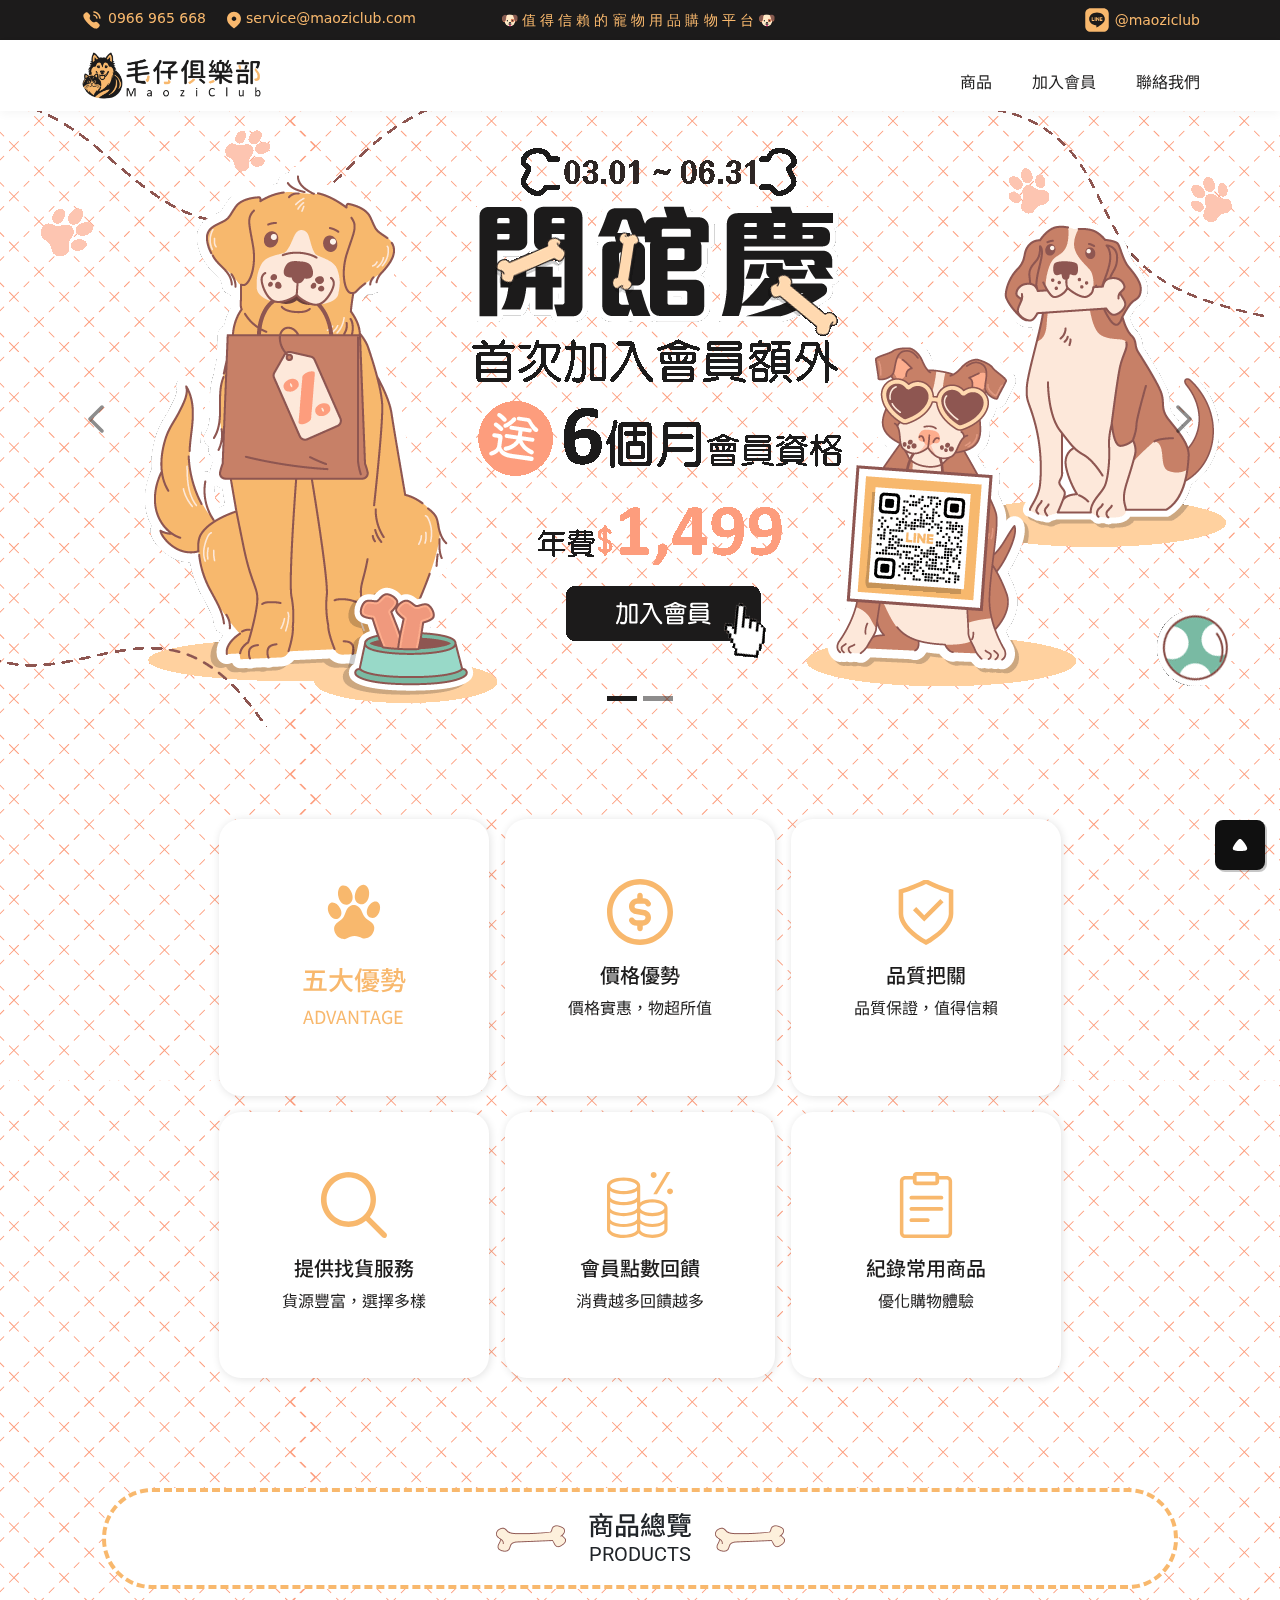
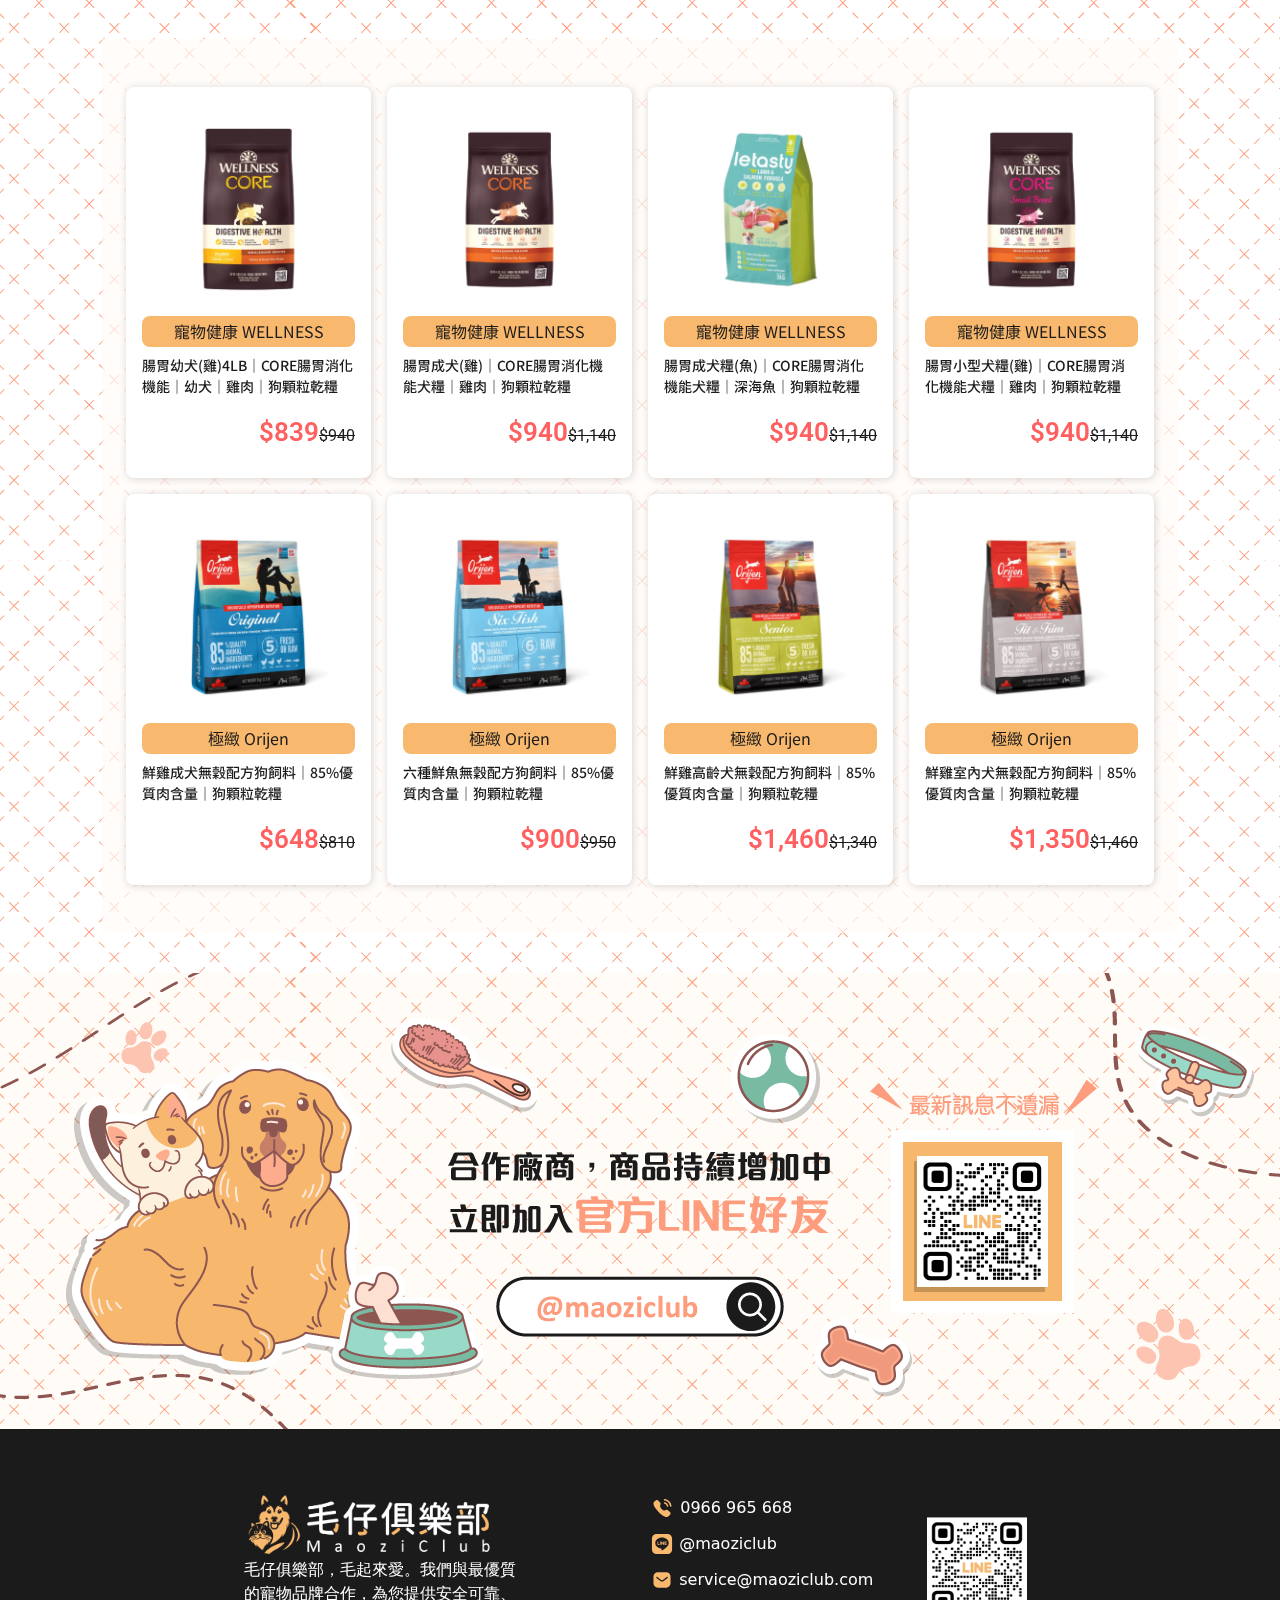
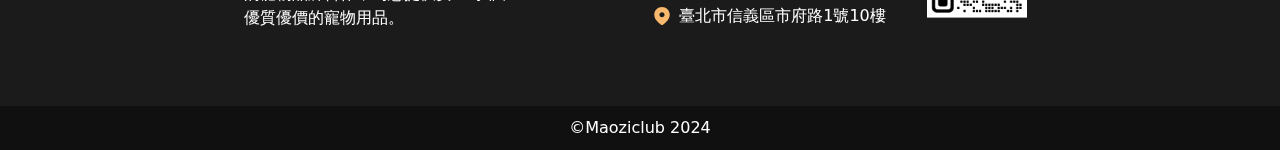
==== commit 9449ede1: "Add files via upload" ====
--- a/index.html
+++ b/index.html
@@ -16,11 +16,11 @@
     <meta property="og:image" content="https://kt-designer.github.io/MaoziClub/images/og_image.jpg">
 
 
-    <link href="https://cdn.jsdelivr.net/npm/bootstrap@5.3.2/dist/css/bootstrap.min.css" rel="stylesheet"
+    <link href="./css/bootstrap.min.css" rel="stylesheet"
         integrity="sha384-T3c6CoIi6uLrA9TneNEoa7RxnatzjcDSCmG1MXxSR1GAsXEV/Dwwykc2MPK8M2HN" crossorigin="anonymous">
     <!-- CSS樣式 -->
     <link rel="stylesheet" href="./css/style.css">
-    <link rel="stylesheet" href="https://cdnjs.cloudflare.com/ajax/libs/font-awesome/6.4.0/css/all.min.css">
+    <link rel="stylesheet" href="./css/all.min.css">
 </head>
 
 <body class="home">
@@ -498,11 +498,11 @@
 
 
 
-    <script src="https://cdn.jsdelivr.net/npm/bootstrap@5.3.2/dist/js/bootstrap.bundle.min.js"
+    <script src="./js/bootstrap.bundle.min.js"
         integrity="sha384-C6RzsynM9kWDrMNeT87bh95OGNyZPhcTNXj1NW7RuBCsyN/o0jlpcV8Qyq46cDfL"
         crossorigin="anonymous"></script>
     <!-- jQuery -->
-    <script src="https://ajax.googleapis.com/ajax/libs/jquery/3.7.1/jquery.min.js"></script>
+    <script src="./js/jquery.min.js"></script>
     <!-- JS -->
     <script src="./js/script.js"></script>
     <!-- GSAP -->
--- a/css/style.css
+++ b/css/style.css
@@ -12,6 +12,8 @@
     background-image: url(../images/bg.png);
 
 }
+
+
 
 
 /* 頂置鍵 */
@@ -387,11 +389,11 @@
 }
 
 .advantage .row .title h5 {
-    font-size: 26px;
+    font-size: 1.625rem;
 }
 
 .advantage .row .title p {
-    font-size: 18px;
+    font-size: 1.125rem;
 }
 
 .advantage .row .mycard img {
@@ -489,7 +491,7 @@
 }
 
 .products .brand {
-    font-size: 16px;
+    font-size: 1rem;
     text-align: center;
     font-family: 'Noto Sans TC';
     font-weight: 400;
@@ -501,9 +503,9 @@
 }
 
 .products .name {
-    font-size: 14px;
+    font-size: 0.875rem;
     font-family: 'Noto Sans TC';
-    font-weight: 400;
+    font-weight: 500;
     color: var(--black-color);
     overflow: hidden;
     display: -webkit-box;
@@ -520,14 +522,14 @@
 }
 
 .products .row .money .vip {
-    font-size: 26px;
+    font-size: 1.625rem;
     font-weight: 600;
     color: #FF5F5F;
 
 }
 
 .products .row .money .price {
-    font-size: 16px;
+    font-size: 1rem;
     font-weight: 400;
     color: var(--black-color);
     text-decoration: line-through;
@@ -616,10 +618,6 @@
     margin-bottom: 12px;
 }
 
-
-.footer .row .qrcode {
-    margin-left: 10%;
-}
 
 .footer .row .qrcode img {
     max-width: 133px;
@@ -709,6 +707,9 @@
 }
 
 @media screen and (max-width: 576px) {
+    html {
+        font-size: 19px;
+    }
 
     /* Header */
     .header {
--- a/css/all.min.css
+++ b/css/all.min.css
@@ -0,0 +1,9 @@
+/*!
+ * Font Awesome Free 6.4.0 by @fontawesome - https://fontawesome.com
+ * License - https://fontawesome.com/license/free (Icons: CC BY 4.0, Fonts: SIL OFL 1.1, Code: MIT License)
+ * Copyright 2023 Fonticons, Inc.
+ */
+.fa{font-family:var(--fa-style-family,"Font Awesome 6 Free");font-weight:var(--fa-style,900)}.fa,.fa-brands,.fa-classic,.fa-regular,.fa-sharp,.fa-solid,.fab,.far,.fas{-moz-osx-font-smoothing:grayscale;-webkit-font-smoothing:antialiased;display:var(--fa-display,inline-block);font-style:normal;font-variant:normal;line-height:1;text-rendering:auto}.fa-classic,.fa-regular,.fa-solid,.far,.fas{font-family:"Font Awesome 6 Free"}.fa-brands,.fab{font-family:"Font Awesome 6 Brands"}.fa-1x{font-size:1em}.fa-2x{font-size:2em}.fa-3x{font-size:3em}.fa-4x{font-size:4em}.fa-5x{font-size:5em}.fa-6x{font-size:6em}.fa-7x{font-size:7em}.fa-8x{font-size:8em}.fa-9x{font-size:9em}.fa-10x{font-size:10em}.fa-2xs{font-size:.625em;line-height:.1em;vertical-align:.225em}.fa-xs{font-size:.75em;line-height:.08333em;vertical-align:.125em}.fa-sm{font-size:.875em;line-height:.07143em;vertical-align:.05357em}.fa-lg{font-size:1.25em;line-height:.05em;vertical-align:-.075em}.fa-xl{font-size:1.5em;line-height:.04167em;vertical-align:-.125em}.fa-2xl{font-size:2em;line-height:.03125em;vertical-align:-.1875em}.fa-fw{text-align:center;width:1.25em}.fa-ul{list-style-type:none;margin-left:var(--fa-li-margin,2.5em);padding-left:0}.fa-ul>li{position:relative}.fa-li{left:calc(var(--fa-li-width, 2em)*-1);position:absolute;text-align:center;width:var(--fa-li-width,2em);line-height:inherit}.fa-border{border-radius:var(--fa-border-radius,.1em);border:var(--fa-border-width,.08em) var(--fa-border-style,solid) var(--fa-border-color,#eee);padding:var(--fa-border-padding,.2em .25em .15em)}.fa-pull-left{float:left;margin-right:var(--fa-pull-margin,.3em)}.fa-pull-right{float:right;margin-left:var(--fa-pull-margin,.3em)}.fa-beat{-webkit-animation-name:fa-beat;animation-name:fa-beat;-webkit-animation-delay:var(--fa-animation-delay,0s);animation-delay:var(--fa-animation-delay,0s);-webkit-animation-direction:var(--fa-animation-direction,normal);animation-direction:var(--fa-animation-direction,normal);-webkit-animation-duration:var(--fa-animation-duration,1s);animation-duration:var(--fa-animation-duration,1s);-webkit-animation-iteration-count:var(--fa-animation-iteration-count,infinite);animation-iteration-count:var(--fa-animation-iteration-count,infinite);-webkit-animation-timing-function:var(--fa-animation-timing,ease-in-out);animation-timing-function:var(--fa-animation-timing,ease-in-out)}.fa-bounce{-webkit-animation-name:fa-bounce;animation-name:fa-bounce;-webkit-animation-delay:var(--fa-animation-delay,0s);animation-delay:var(--fa-animation-delay,0s);-webkit-animation-direction:var(--fa-animation-direction,normal);animation-direction:var(--fa-animation-direction,normal);-webkit-animation-duration:var(--fa-animation-duration,1s);animation-duration:var(--fa-animation-duration,1s);-webkit-animation-iteration-count:var(--fa-animation-iteration-count,infinite);animation-iteration-count:var(--fa-animation-iteration-count,infinite);-webkit-animation-timing-function:var(--fa-animation-timing,cubic-bezier(.28,.84,.42,1));animation-timing-function:var(--fa-animation-timing,cubic-bezier(.28,.84,.42,1))}.fa-fade{-webkit-animation-name:fa-fade;animation-name:fa-fade;-webkit-animation-iteration-count:var(--fa-animation-iteration-count,infinite);animation-iteration-count:var(--fa-animation-iteration-count,infinite);-webkit-animation-timing-function:var(--fa-animation-timing,cubic-bezier(.4,0,.6,1));animation-timing-function:var(--fa-animation-timing,cubic-bezier(.4,0,.6,1))}.fa-beat-fade,.fa-fade{-webkit-animation-delay:var(--fa-animation-delay,0s);animation-delay:var(--fa-animation-delay,0s);-webkit-animation-direction:var(--fa-animation-direction,normal);animation-direction:var(--fa-animation-direction,normal);-webkit-animation-duration:var(--fa-animation-duration,1s);animation-duration:var(--fa-animation-duration,1s)}.fa-beat-fade{-webkit-animation-name:fa-beat-fade;animation-name:fa-beat-fade;-webkit-animation-iteration-count:var(--fa-animation-iteration-count,infinite);animation-iteration-count:var(--fa-animation-iteration-count,infinite);-webkit-animation-timing-function:var(--fa-animation-timing,cubic-bezier(.4,0,.6,1));animation-timing-function:var(--fa-animation-timing,cubic-bezier(.4,0,.6,1))}.fa-flip{-webkit-animation-name:fa-flip;animation-name:fa-flip;-webkit-animation-delay:var(--fa-animation-delay,0s);animation-delay:var(--fa-animation-delay,0s);-webkit-animation-direction:var(--fa-animation-direction,normal);animation-direction:var(--fa-animation-direction,normal);-webkit-animation-duration:var(--fa-animation-duration,1s);animation-duration:var(--fa-animation-duration,1s);-webkit-animation-iteration-count:var(--fa-animation-iteration-count,infinite);animation-iteration-count:var(--fa-animation-iteration-count,infinite);-webkit-animation-timing-function:var(--fa-animation-timing,ease-in-out);animation-timing-function:var(--fa-animation-timing,ease-in-out)}.fa-shake{-webkit-animation-name:fa-shake;animation-name:fa-shake;-webkit-animation-duration:var(--fa-animation-duration,1s);animation-duration:var(--fa-animation-duration,1s);-webkit-animation-iteration-count:var(--fa-animation-iteration-count,infinite);animation-iteration-count:var(--fa-animation-iteration-count,infinite);-webkit-animation-timing-function:var(--fa-animation-timing,linear);animation-timing-function:var(--fa-animation-timing,linear)}.fa-shake,.fa-spin{-webkit-animation-delay:var(--fa-animation-delay,0s);animation-delay:var(--fa-animation-delay,0s);-webkit-animation-direction:var(--fa-animation-direction,normal);animation-direction:var(--fa-animation-direction,normal)}.fa-spin{-webkit-animation-name:fa-spin;animation-name:fa-spin;-webkit-animation-duration:var(--fa-animation-duration,2s);animation-duration:var(--fa-animation-duration,2s);-webkit-animation-iteration-count:var(--fa-animation-iteration-count,infinite);animation-iteration-count:var(--fa-animation-iteration-count,infinite);-webkit-animation-timing-function:var(--fa-animation-timing,linear);animation-timing-function:var(--fa-animation-timing,linear)}.fa-spin-reverse{--fa-animation-direction:reverse}.fa-pulse,.fa-spin-pulse{-webkit-animation-name:fa-spin;animation-name:fa-spin;-webkit-animation-direction:var(--fa-animation-direction,normal);animation-direction:var(--fa-animation-direction,normal);-webkit-animation-duration:var(--fa-animation-duration,1s);animation-duration:var(--fa-animation-duration,1s);-webkit-animation-iteration-count:var(--fa-animation-iteration-count,infinite);animation-iteration-count:var(--fa-animation-iteration-count,infinite);-webkit-animation-timing-function:var(--fa-animation-timing,steps(8));animation-timing-function:var(--fa-animation-timing,steps(8))}@media (prefers-reduced-motion:reduce){.fa-beat,.fa-beat-fade,.fa-bounce,.fa-fade,.fa-flip,.fa-pulse,.fa-shake,.fa-spin,.fa-spin-pulse{-webkit-animation-delay:-1ms;animation-delay:-1ms;-webkit-animation-duration:1ms;animation-duration:1ms;-webkit-animation-iteration-count:1;animation-iteration-count:1;-webkit-transition-delay:0s;transition-delay:0s;-webkit-transition-duration:0s;transition-duration:0s}}@-webkit-keyframes fa-beat{0%,90%{-webkit-transform:scale(1);transform:scale(1)}45%{-webkit-transform:scale(var(--fa-beat-scale,1.25));transform:scale(var(--fa-beat-scale,1.25))}}@keyframes fa-beat{0%,90%{-webkit-transform:scale(1);transform:scale(1)}45%{-webkit-transform:scale(var(--fa-beat-scale,1.25));transform:scale(var(--fa-beat-scale,1.25))}}@-webkit-keyframes fa-bounce{0%{-webkit-transform:scale(1) translateY(0);transform:scale(1) translateY(0)}10%{-webkit-transform:scale(var(--fa-bounce-start-scale-x,1.1),var(--fa-bounce-start-scale-y,.9)) translateY(0);transform:scale(var(--fa-bounce-start-scale-x,1.1),var(--fa-bounce-start-scale-y,.9)) translateY(0)}30%{-webkit-transform:scale(var(--fa-bounce-jump-scale-x,.9),var(--fa-bounce-jump-scale-y,1.1)) translateY(var(--fa-bounce-height,-.5em));transform:scale(var(--fa-bounce-jump-scale-x,.9),var(--fa-bounce-jump-scale-y,1.1)) translateY(var(--fa-bounce-height,-.5em))}50%{-webkit-transform:scale(var(--fa-bounce-land-scale-x,1.05),var(--fa-bounce-land-scale-y,.95)) translateY(0);transform:scale(var(--fa-bounce-land-scale-x,1.05),var(--fa-bounce-land-scale-y,.95)) translateY(0)}57%{-webkit-transform:scale(1) translateY(var(--fa-bounce-rebound,-.125em));transform:scale(1) translateY(var(--fa-bounce-rebound,-.125em))}64%{-webkit-transform:scale(1) translateY(0);transform:scale(1) translateY(0)}to{-webkit-transform:scale(1) translateY(0);transform:scale(1) translateY(0)}}@keyframes fa-bounce{0%{-webkit-transform:scale(1) translateY(0);transform:scale(1) translateY(0)}10%{-webkit-transform:scale(var(--fa-bounce-start-scale-x,1.1),var(--fa-bounce-start-scale-y,.9)) translateY(0);transform:scale(var(--fa-bounce-start-scale-x,1.1),var(--fa-bounce-start-scale-y,.9)) translateY(0)}30%{-webkit-transform:scale(var(--fa-bounce-jump-scale-x,.9),var(--fa-bounce-jump-scale-y,1.1)) translateY(var(--fa-bounce-height,-.5em));transform:scale(var(--fa-bounce-jump-scale-x,.9),var(--fa-bounce-jump-scale-y,1.1)) translateY(var(--fa-bounce-height,-.5em))}50%{-webkit-transform:scale(var(--fa-bounce-land-scale-x,1.05),var(--fa-bounce-land-scale-y,.95)) translateY(0);transform:scale(var(--fa-bounce-land-scale-x,1.05),var(--fa-bounce-land-scale-y,.95)) translateY(0)}57%{-webkit-transform:scale(1) translateY(var(--fa-bounce-rebound,-.125em));transform:scale(1) translateY(var(--fa-bounce-rebound,-.125em))}64%{-webkit-transform:scale(1) translateY(0);transform:scale(1) translateY(0)}to{-webkit-transform:scale(1) translateY(0);transform:scale(1) translateY(0)}}@-webkit-keyframes fa-fade{50%{opacity:var(--fa-fade-opacity,.4)}}@keyframes fa-fade{50%{opacity:var(--fa-fade-opacity,.4)}}@-webkit-keyframes fa-beat-fade{0%,to{opacity:var(--fa-beat-fade-opacity,.4);-webkit-transform:scale(1);transform:scale(1)}50%{opacity:1;-webkit-transform:scale(var(--fa-beat-fade-scale,1.125));transform:scale(var(--fa-beat-fade-scale,1.125))}}@keyframes fa-beat-fade{0%,to{opacity:var(--fa-beat-fade-opacity,.4);-webkit-transform:scale(1);transform:scale(1)}50%{opacity:1;-webkit-transform:scale(var(--fa-beat-fade-scale,1.125));transform:scale(var(--fa-beat-fade-scale,1.125))}}@-webkit-keyframes fa-flip{50%{-webkit-transform:rotate3d(var(--fa-flip-x,0),var(--fa-flip-y,1),var(--fa-flip-z,0),var(--fa-flip-angle,-180deg));transform:rotate3d(var(--fa-flip-x,0),var(--fa-flip-y,1),var(--fa-flip-z,0),var(--fa-flip-angle,-180deg))}}@keyframes fa-flip{50%{-webkit-transform:rotate3d(var(--fa-flip-x,0),var(--fa-flip-y,1),var(--fa-flip-z,0),var(--fa-flip-angle,-180deg));transform:rotate3d(var(--fa-flip-x,0),var(--fa-flip-y,1),var(--fa-flip-z,0),var(--fa-flip-angle,-180deg))}}@-webkit-keyframes fa-shake{0%{-webkit-transform:rotate(-15deg);transform:rotate(-15deg)}4%{-webkit-transform:rotate(15deg);transform:rotate(15deg)}8%,24%{-webkit-transform:rotate(-18deg);transform:rotate(-18deg)}12%,28%{-webkit-transform:rotate(18deg);transform:rotate(18deg)}16%{-webkit-transform:rotate(-22deg);transform:rotate(-22deg)}20%{-webkit-transform:rotate(22deg);transform:rotate(22deg)}32%{-webkit-transform:rotate(-12deg);transform:rotate(-12deg)}36%{-webkit-transform:rotate(12deg);transform:rotate(12deg)}40%,to{-webkit-transform:rotate(0deg);transform:rotate(0deg)}}@keyframes fa-shake{0%{-webkit-transform:rotate(-15deg);transform:rotate(-15deg)}4%{-webkit-transform:rotate(15deg);transform:rotate(15deg)}8%,24%{-webkit-transform:rotate(-18deg);transform:rotate(-18deg)}12%,28%{-webkit-transform:rotate(18deg);transform:rotate(18deg)}16%{-webkit-transform:rotate(-22deg);transform:rotate(-22deg)}20%{-webkit-transform:rotate(22deg);transform:rotate(22deg)}32%{-webkit-transform:rotate(-12deg);transform:rotate(-12deg)}36%{-webkit-transform:rotate(12deg);transform:rotate(12deg)}40%,to{-webkit-transform:rotate(0deg);transform:rotate(0deg)}}@-webkit-keyframes fa-spin{0%{-webkit-transform:rotate(0deg);transform:rotate(0deg)}to{-webkit-transform:rotate(1turn);transform:rotate(1turn)}}@keyframes fa-spin{0%{-webkit-transform:rotate(0deg);transform:rotate(0deg)}to{-webkit-transform:rotate(1turn);transform:rotate(1turn)}}.fa-rotate-90{-webkit-transform:rotate(90deg);transform:rotate(90deg)}.fa-rotate-180{-webkit-transform:rotate(180deg);transform:rotate(180deg)}.fa-rotate-270{-webkit-transform:rotate(270deg);transform:rotate(270deg)}.fa-flip-horizontal{-webkit-transform:scaleX(-1);transform:scaleX(-1)}.fa-flip-vertical{-webkit-transform:scaleY(-1);transform:scaleY(-1)}.fa-flip-both,.fa-flip-horizontal.fa-flip-vertical{-webkit-transform:scale(-1);transform:scale(-1)}.fa-rotate-by{-webkit-transform:rotate(var(--fa-rotate-angle,none));transform:rotate(var(--fa-rotate-angle,none))}.fa-stack{display:inline-block;height:2em;line-height:2em;position:relative;vertical-align:middle;width:2.5em}.fa-stack-1x,.fa-stack-2x{left:0;position:absolute;text-align:center;width:100%;z-index:var(--fa-stack-z-index,auto)}.fa-stack-1x{line-height:inherit}.fa-stack-2x{font-size:2em}.fa-inverse{color:var(--fa-inverse,#fff)}
+
+.fa-0:before{content:"\30"}.fa-1:before{content:"\31"}.fa-2:before{content:"\32"}.fa-3:before{content:"\33"}.fa-4:before{content:"\34"}.fa-5:before{content:"\35"}.fa-6:before{content:"\36"}.fa-7:before{content:"\37"}.fa-8:before{content:"\38"}.fa-9:before{content:"\39"}.fa-fill-drip:before{content:"\f576"}.fa-arrows-to-circle:before{content:"\e4bd"}.fa-chevron-circle-right:before,.fa-circle-chevron-right:before{content:"\f138"}.fa-at:before{content:"\40"}.fa-trash-alt:before,.fa-trash-can:before{content:"\f2ed"}.fa-text-height:before{content:"\f034"}.fa-user-times:before,.fa-user-xmark:before{content:"\f235"}.fa-stethoscope:before{content:"\f0f1"}.fa-comment-alt:before,.fa-message:before{content:"\f27a"}.fa-info:before{content:"\f129"}.fa-compress-alt:before,.fa-down-left-and-up-right-to-center:before{content:"\f422"}.fa-explosion:before{content:"\e4e9"}.fa-file-alt:before,.fa-file-lines:before,.fa-file-text:before{content:"\f15c"}.fa-wave-square:before{content:"\f83e"}.fa-ring:before{content:"\f70b"}.fa-building-un:before{content:"\e4d9"}.fa-dice-three:before{content:"\f527"}.fa-calendar-alt:before,.fa-calendar-days:before{content:"\f073"}.fa-anchor-circle-check:before{content:"\e4aa"}.fa-building-circle-arrow-right:before{content:"\e4d1"}.fa-volleyball-ball:before,.fa-volleyball:before{content:"\f45f"}.fa-arrows-up-to-line:before{content:"\e4c2"}.fa-sort-desc:before,.fa-sort-down:before{content:"\f0dd"}.fa-circle-minus:before,.fa-minus-circle:before{content:"\f056"}.fa-door-open:before{content:"\f52b"}.fa-right-from-bracket:before,.fa-sign-out-alt:before{content:"\f2f5"}.fa-atom:before{content:"\f5d2"}.fa-soap:before{content:"\e06e"}.fa-heart-music-camera-bolt:before,.fa-icons:before{content:"\f86d"}.fa-microphone-alt-slash:before,.fa-microphone-lines-slash:before{content:"\f539"}.fa-bridge-circle-check:before{content:"\e4c9"}.fa-pump-medical:before{content:"\e06a"}.fa-fingerprint:before{content:"\f577"}.fa-hand-point-right:before{content:"\f0a4"}.fa-magnifying-glass-location:before,.fa-search-location:before{content:"\f689"}.fa-forward-step:before,.fa-step-forward:before{content:"\f051"}.fa-face-smile-beam:before,.fa-smile-beam:before{content:"\f5b8"}.fa-flag-checkered:before{content:"\f11e"}.fa-football-ball:before,.fa-football:before{content:"\f44e"}.fa-school-circle-exclamation:before{content:"\e56c"}.fa-crop:before{content:"\f125"}.fa-angle-double-down:before,.fa-angles-down:before{content:"\f103"}.fa-users-rectangle:before{content:"\e594"}.fa-people-roof:before{content:"\e537"}.fa-people-line:before{content:"\e534"}.fa-beer-mug-empty:before,.fa-beer:before{content:"\f0fc"}.fa-diagram-predecessor:before{content:"\e477"}.fa-arrow-up-long:before,.fa-long-arrow-up:before{content:"\f176"}.fa-burn:before,.fa-fire-flame-simple:before{content:"\f46a"}.fa-male:before,.fa-person:before{content:"\f183"}.fa-laptop:before{content:"\f109"}.fa-file-csv:before{content:"\f6dd"}.fa-menorah:before{content:"\f676"}.fa-truck-plane:before{content:"\e58f"}.fa-record-vinyl:before{content:"\f8d9"}.fa-face-grin-stars:before,.fa-grin-stars:before{content:"\f587"}.fa-bong:before{content:"\f55c"}.fa-pastafarianism:before,.fa-spaghetti-monster-flying:before{content:"\f67b"}.fa-arrow-down-up-across-line:before{content:"\e4af"}.fa-spoon:before,.fa-utensil-spoon:before{content:"\f2e5"}.fa-jar-wheat:before{content:"\e517"}.fa-envelopes-bulk:before,.fa-mail-bulk:before{content:"\f674"}.fa-file-circle-exclamation:before{content:"\e4eb"}.fa-circle-h:before,.fa-hospital-symbol:before{content:"\f47e"}.fa-pager:before{content:"\f815"}.fa-address-book:before,.fa-contact-book:before{content:"\f2b9"}.fa-strikethrough:before{content:"\f0cc"}.fa-k:before{content:"\4b"}.fa-landmark-flag:before{content:"\e51c"}.fa-pencil-alt:before,.fa-pencil:before{content:"\f303"}.fa-backward:before{content:"\f04a"}.fa-caret-right:before{content:"\f0da"}.fa-comments:before{content:"\f086"}.fa-file-clipboard:before,.fa-paste:before{content:"\f0ea"}.fa-code-pull-request:before{content:"\e13c"}.fa-clipboard-list:before{content:"\f46d"}.fa-truck-loading:before,.fa-truck-ramp-box:before{content:"\f4de"}.fa-user-check:before{content:"\f4fc"}.fa-vial-virus:before{content:"\e597"}.fa-sheet-plastic:before{content:"\e571"}.fa-blog:before{content:"\f781"}.fa-user-ninja:before{content:"\f504"}.fa-person-arrow-up-from-line:before{content:"\e539"}.fa-scroll-torah:before,.fa-torah:before{content:"\f6a0"}.fa-broom-ball:before,.fa-quidditch-broom-ball:before,.fa-quidditch:before{content:"\f458"}.fa-toggle-off:before{content:"\f204"}.fa-archive:before,.fa-box-archive:before{content:"\f187"}.fa-person-drowning:before{content:"\e545"}.fa-arrow-down-9-1:before,.fa-sort-numeric-desc:before,.fa-sort-numeric-down-alt:before{content:"\f886"}.fa-face-grin-tongue-squint:before,.fa-grin-tongue-squint:before{content:"\f58a"}.fa-spray-can:before{content:"\f5bd"}.fa-truck-monster:before{content:"\f63b"}.fa-w:before{content:"\57"}.fa-earth-africa:before,.fa-globe-africa:before{content:"\f57c"}.fa-rainbow:before{content:"\f75b"}.fa-circle-notch:before{content:"\f1ce"}.fa-tablet-alt:before,.fa-tablet-screen-button:before{content:"\f3fa"}.fa-paw:before{content:"\f1b0"}.fa-cloud:before{content:"\f0c2"}.fa-trowel-bricks:before{content:"\e58a"}.fa-face-flushed:before,.fa-flushed:before{content:"\f579"}.fa-hospital-user:before{content:"\f80d"}.fa-tent-arrow-left-right:before{content:"\e57f"}.fa-gavel:before,.fa-legal:before{content:"\f0e3"}.fa-binoculars:before{content:"\f1e5"}.fa-microphone-slash:before{content:"\f131"}.fa-box-tissue:before{content:"\e05b"}.fa-motorcycle:before{content:"\f21c"}.fa-bell-concierge:before,.fa-concierge-bell:before{content:"\f562"}.fa-pen-ruler:before,.fa-pencil-ruler:before{content:"\f5ae"}.fa-people-arrows-left-right:before,.fa-people-arrows:before{content:"\e068"}.fa-mars-and-venus-burst:before{content:"\e523"}.fa-caret-square-right:before,.fa-square-caret-right:before{content:"\f152"}.fa-cut:before,.fa-scissors:before{content:"\f0c4"}.fa-sun-plant-wilt:before{content:"\e57a"}.fa-toilets-portable:before{content:"\e584"}.fa-hockey-puck:before{content:"\f453"}.fa-table:before{content:"\f0ce"}.fa-magnifying-glass-arrow-right:before{content:"\e521"}.fa-digital-tachograph:before,.fa-tachograph-digital:before{content:"\f566"}.fa-users-slash:before{content:"\e073"}.fa-clover:before{content:"\e139"}.fa-mail-reply:before,.fa-reply:before{content:"\f3e5"}.fa-star-and-crescent:before{content:"\f699"}.fa-house-fire:before{content:"\e50c"}.fa-minus-square:before,.fa-square-minus:before{content:"\f146"}.fa-helicopter:before{content:"\f533"}.fa-compass:before{content:"\f14e"}.fa-caret-square-down:before,.fa-square-caret-down:before{content:"\f150"}.fa-file-circle-question:before{content:"\e4ef"}.fa-laptop-code:before{content:"\f5fc"}.fa-swatchbook:before{content:"\f5c3"}.fa-prescription-bottle:before{content:"\f485"}.fa-bars:before,.fa-navicon:before{content:"\f0c9"}.fa-people-group:before{content:"\e533"}.fa-hourglass-3:before,.fa-hourglass-end:before{content:"\f253"}.fa-heart-broken:before,.fa-heart-crack:before{content:"\f7a9"}.fa-external-link-square-alt:before,.fa-square-up-right:before{content:"\f360"}.fa-face-kiss-beam:before,.fa-kiss-beam:before{content:"\f597"}.fa-film:before{content:"\f008"}.fa-ruler-horizontal:before{content:"\f547"}.fa-people-robbery:before{content:"\e536"}.fa-lightbulb:before{content:"\f0eb"}.fa-caret-left:before{content:"\f0d9"}.fa-circle-exclamation:before,.fa-exclamation-circle:before{content:"\f06a"}.fa-school-circle-xmark:before{content:"\e56d"}.fa-arrow-right-from-bracket:before,.fa-sign-out:before{content:"\f08b"}.fa-chevron-circle-down:before,.fa-circle-chevron-down:before{content:"\f13a"}.fa-unlock-alt:before,.fa-unlock-keyhole:before{content:"\f13e"}.fa-cloud-showers-heavy:before{content:"\f740"}.fa-headphones-alt:before,.fa-headphones-simple:before{content:"\f58f"}.fa-sitemap:before{content:"\f0e8"}.fa-circle-dollar-to-slot:before,.fa-donate:before{content:"\f4b9"}.fa-memory:before{content:"\f538"}.fa-road-spikes:before{content:"\e568"}.fa-fire-burner:before{content:"\e4f1"}.fa-flag:before{content:"\f024"}.fa-hanukiah:before{content:"\f6e6"}.fa-feather:before{content:"\f52d"}.fa-volume-down:before,.fa-volume-low:before{content:"\f027"}.fa-comment-slash:before{content:"\f4b3"}.fa-cloud-sun-rain:before{content:"\f743"}.fa-compress:before{content:"\f066"}.fa-wheat-alt:before,.fa-wheat-awn:before{content:"\e2cd"}.fa-ankh:before{content:"\f644"}.fa-hands-holding-child:before{content:"\e4fa"}.fa-asterisk:before{content:"\2a"}.fa-check-square:before,.fa-square-check:before{content:"\f14a"}.fa-peseta-sign:before{content:"\e221"}.fa-header:before,.fa-heading:before{content:"\f1dc"}.fa-ghost:before{content:"\f6e2"}.fa-list-squares:before,.fa-list:before{content:"\f03a"}.fa-phone-square-alt:before,.fa-square-phone-flip:before{content:"\f87b"}.fa-cart-plus:before{content:"\f217"}.fa-gamepad:before{content:"\f11b"}.fa-circle-dot:before,.fa-dot-circle:before{content:"\f192"}.fa-dizzy:before,.fa-face-dizzy:before{content:"\f567"}.fa-egg:before{content:"\f7fb"}.fa-house-medical-circle-xmark:before{content:"\e513"}.fa-campground:before{content:"\f6bb"}.fa-folder-plus:before{content:"\f65e"}.fa-futbol-ball:before,.fa-futbol:before,.fa-soccer-ball:before{content:"\f1e3"}.fa-paint-brush:before,.fa-paintbrush:before{content:"\f1fc"}.fa-lock:before{content:"\f023"}.fa-gas-pump:before{content:"\f52f"}.fa-hot-tub-person:before,.fa-hot-tub:before{content:"\f593"}.fa-map-location:before,.fa-map-marked:before{content:"\f59f"}.fa-house-flood-water:before{content:"\e50e"}.fa-tree:before{content:"\f1bb"}.fa-bridge-lock:before{content:"\e4cc"}.fa-sack-dollar:before{content:"\f81d"}.fa-edit:before,.fa-pen-to-square:before{content:"\f044"}.fa-car-side:before{content:"\f5e4"}.fa-share-alt:before,.fa-share-nodes:before{content:"\f1e0"}.fa-heart-circle-minus:before{content:"\e4ff"}.fa-hourglass-2:before,.fa-hourglass-half:before{content:"\f252"}.fa-microscope:before{content:"\f610"}.fa-sink:before{content:"\e06d"}.fa-bag-shopping:before,.fa-shopping-bag:before{content:"\f290"}.fa-arrow-down-z-a:before,.fa-sort-alpha-desc:before,.fa-sort-alpha-down-alt:before{content:"\f881"}.fa-mitten:before{content:"\f7b5"}.fa-person-rays:before{content:"\e54d"}.fa-users:before{content:"\f0c0"}.fa-eye-slash:before{content:"\f070"}.fa-flask-vial:before{content:"\e4f3"}.fa-hand-paper:before,.fa-hand:before{content:"\f256"}.fa-om:before{content:"\f679"}.fa-worm:before{content:"\e599"}.fa-house-circle-xmark:before{content:"\e50b"}.fa-plug:before{content:"\f1e6"}.fa-chevron-up:before{content:"\f077"}.fa-hand-spock:before{content:"\f259"}.fa-stopwatch:before{content:"\f2f2"}.fa-face-kiss:before,.fa-kiss:before{content:"\f596"}.fa-bridge-circle-xmark:before{content:"\e4cb"}.fa-face-grin-tongue:before,.fa-grin-tongue:before{content:"\f589"}.fa-chess-bishop:before{content:"\f43a"}.fa-face-grin-wink:before,.fa-grin-wink:before{content:"\f58c"}.fa-deaf:before,.fa-deafness:before,.fa-ear-deaf:before,.fa-hard-of-hearing:before{content:"\f2a4"}.fa-road-circle-check:before{content:"\e564"}.fa-dice-five:before{content:"\f523"}.fa-rss-square:before,.fa-square-rss:before{content:"\f143"}.fa-land-mine-on:before{content:"\e51b"}.fa-i-cursor:before{content:"\f246"}.fa-stamp:before{content:"\f5bf"}.fa-stairs:before{content:"\e289"}.fa-i:before{content:"\49"}.fa-hryvnia-sign:before,.fa-hryvnia:before{content:"\f6f2"}.fa-pills:before{content:"\f484"}.fa-face-grin-wide:before,.fa-grin-alt:before{content:"\f581"}.fa-tooth:before{content:"\f5c9"}.fa-v:before{content:"\56"}.fa-bangladeshi-taka-sign:before{content:"\e2e6"}.fa-bicycle:before{content:"\f206"}.fa-rod-asclepius:before,.fa-rod-snake:before,.fa-staff-aesculapius:before,.fa-staff-snake:before{content:"\e579"}.fa-head-side-cough-slash:before{content:"\e062"}.fa-ambulance:before,.fa-truck-medical:before{content:"\f0f9"}.fa-wheat-awn-circle-exclamation:before{content:"\e598"}.fa-snowman:before{content:"\f7d0"}.fa-mortar-pestle:before{content:"\f5a7"}.fa-road-barrier:before{content:"\e562"}.fa-school:before{content:"\f549"}.fa-igloo:before{content:"\f7ae"}.fa-joint:before{content:"\f595"}.fa-angle-right:before{content:"\f105"}.fa-horse:before{content:"\f6f0"}.fa-q:before{content:"\51"}.fa-g:before{content:"\47"}.fa-notes-medical:before{content:"\f481"}.fa-temperature-2:before,.fa-temperature-half:before,.fa-thermometer-2:before,.fa-thermometer-half:before{content:"\f2c9"}.fa-dong-sign:before{content:"\e169"}.fa-capsules:before{content:"\f46b"}.fa-poo-bolt:before,.fa-poo-storm:before{content:"\f75a"}.fa-face-frown-open:before,.fa-frown-open:before{content:"\f57a"}.fa-hand-point-up:before{content:"\f0a6"}.fa-money-bill:before{content:"\f0d6"}.fa-bookmark:before{content:"\f02e"}.fa-align-justify:before{content:"\f039"}.fa-umbrella-beach:before{content:"\f5ca"}.fa-helmet-un:before{content:"\e503"}.fa-bullseye:before{content:"\f140"}.fa-bacon:before{content:"\f7e5"}.fa-hand-point-down:before{content:"\f0a7"}.fa-arrow-up-from-bracket:before{content:"\e09a"}.fa-folder-blank:before,.fa-folder:before{content:"\f07b"}.fa-file-medical-alt:before,.fa-file-waveform:before{content:"\f478"}.fa-radiation:before{content:"\f7b9"}.fa-chart-simple:before{content:"\e473"}.fa-mars-stroke:before{content:"\f229"}.fa-vial:before{content:"\f492"}.fa-dashboard:before,.fa-gauge-med:before,.fa-gauge:before,.fa-tachometer-alt-average:before{content:"\f624"}.fa-magic-wand-sparkles:before,.fa-wand-magic-sparkles:before{content:"\e2ca"}.fa-e:before{content:"\45"}.fa-pen-alt:before,.fa-pen-clip:before{content:"\f305"}.fa-bridge-circle-exclamation:before{content:"\e4ca"}.fa-user:before{content:"\f007"}.fa-school-circle-check:before{content:"\e56b"}.fa-dumpster:before{content:"\f793"}.fa-shuttle-van:before,.fa-van-shuttle:before{content:"\f5b6"}.fa-building-user:before{content:"\e4da"}.fa-caret-square-left:before,.fa-square-caret-left:before{content:"\f191"}.fa-highlighter:before{content:"\f591"}.fa-key:before{content:"\f084"}.fa-bullhorn:before{content:"\f0a1"}.fa-globe:before{content:"\f0ac"}.fa-synagogue:before{content:"\f69b"}.fa-person-half-dress:before{content:"\e548"}.fa-road-bridge:before{content:"\e563"}.fa-location-arrow:before{content:"\f124"}.fa-c:before{content:"\43"}.fa-tablet-button:before{content:"\f10a"}.fa-building-lock:before{content:"\e4d6"}.fa-pizza-slice:before{content:"\f818"}.fa-money-bill-wave:before{content:"\f53a"}.fa-area-chart:before,.fa-chart-area:before{content:"\f1fe"}.fa-house-flag:before{content:"\e50d"}.fa-person-circle-minus:before{content:"\e540"}.fa-ban:before,.fa-cancel:before{content:"\f05e"}.fa-camera-rotate:before{content:"\e0d8"}.fa-air-freshener:before,.fa-spray-can-sparkles:before{content:"\f5d0"}.fa-star:before{content:"\f005"}.fa-repeat:before{content:"\f363"}.fa-cross:before{content:"\f654"}.fa-box:before{content:"\f466"}.fa-venus-mars:before{content:"\f228"}.fa-arrow-pointer:before,.fa-mouse-pointer:before{content:"\f245"}.fa-expand-arrows-alt:before,.fa-maximize:before{content:"\f31e"}.fa-charging-station:before{content:"\f5e7"}.fa-shapes:before,.fa-triangle-circle-square:before{content:"\f61f"}.fa-random:before,.fa-shuffle:before{content:"\f074"}.fa-person-running:before,.fa-running:before{content:"\f70c"}.fa-mobile-retro:before{content:"\e527"}.fa-grip-lines-vertical:before{content:"\f7a5"}.fa-spider:before{content:"\f717"}.fa-hands-bound:before{content:"\e4f9"}.fa-file-invoice-dollar:before{content:"\f571"}.fa-plane-circle-exclamation:before{content:"\e556"}.fa-x-ray:before{content:"\f497"}.fa-spell-check:before{content:"\f891"}.fa-slash:before{content:"\f715"}.fa-computer-mouse:before,.fa-mouse:before{content:"\f8cc"}.fa-arrow-right-to-bracket:before,.fa-sign-in:before{content:"\f090"}.fa-shop-slash:before,.fa-store-alt-slash:before{content:"\e070"}.fa-server:before{content:"\f233"}.fa-virus-covid-slash:before{content:"\e4a9"}.fa-shop-lock:before{content:"\e4a5"}.fa-hourglass-1:before,.fa-hourglass-start:before{content:"\f251"}.fa-blender-phone:before{content:"\f6b6"}.fa-building-wheat:before{content:"\e4db"}.fa-person-breastfeeding:before{content:"\e53a"}.fa-right-to-bracket:before,.fa-sign-in-alt:before{content:"\f2f6"}.fa-venus:before{content:"\f221"}.fa-passport:before{content:"\f5ab"}.fa-heart-pulse:before,.fa-heartbeat:before{content:"\f21e"}.fa-people-carry-box:before,.fa-people-carry:before{content:"\f4ce"}.fa-temperature-high:before{content:"\f769"}.fa-microchip:before{content:"\f2db"}.fa-crown:before{content:"\f521"}.fa-weight-hanging:before{content:"\f5cd"}.fa-xmarks-lines:before{content:"\e59a"}.fa-file-prescription:before{content:"\f572"}.fa-weight-scale:before,.fa-weight:before{content:"\f496"}.fa-user-friends:before,.fa-user-group:before{content:"\f500"}.fa-arrow-up-a-z:before,.fa-sort-alpha-up:before{content:"\f15e"}.fa-chess-knight:before{content:"\f441"}.fa-face-laugh-squint:before,.fa-laugh-squint:before{content:"\f59b"}.fa-wheelchair:before{content:"\f193"}.fa-arrow-circle-up:before,.fa-circle-arrow-up:before{content:"\f0aa"}.fa-toggle-on:before{content:"\f205"}.fa-person-walking:before,.fa-walking:before{content:"\f554"}.fa-l:before{content:"\4c"}.fa-fire:before{content:"\f06d"}.fa-bed-pulse:before,.fa-procedures:before{content:"\f487"}.fa-shuttle-space:before,.fa-space-shuttle:before{content:"\f197"}.fa-face-laugh:before,.fa-laugh:before{content:"\f599"}.fa-folder-open:before{content:"\f07c"}.fa-heart-circle-plus:before{content:"\e500"}.fa-code-fork:before{content:"\e13b"}.fa-city:before{content:"\f64f"}.fa-microphone-alt:before,.fa-microphone-lines:before{content:"\f3c9"}.fa-pepper-hot:before{content:"\f816"}.fa-unlock:before{content:"\f09c"}.fa-colon-sign:before{content:"\e140"}.fa-headset:before{content:"\f590"}.fa-store-slash:before{content:"\e071"}.fa-road-circle-xmark:before{content:"\e566"}.fa-user-minus:before{content:"\f503"}.fa-mars-stroke-up:before,.fa-mars-stroke-v:before{content:"\f22a"}.fa-champagne-glasses:before,.fa-glass-cheers:before{content:"\f79f"}.fa-clipboard:before{content:"\f328"}.fa-house-circle-exclamation:before{content:"\e50a"}.fa-file-arrow-up:before,.fa-file-upload:before{content:"\f574"}.fa-wifi-3:before,.fa-wifi-strong:before,.fa-wifi:before{content:"\f1eb"}.fa-bath:before,.fa-bathtub:before{content:"\f2cd"}.fa-underline:before{content:"\f0cd"}.fa-user-edit:before,.fa-user-pen:before{content:"\f4ff"}.fa-signature:before{content:"\f5b7"}.fa-stroopwafel:before{content:"\f551"}.fa-bold:before{content:"\f032"}.fa-anchor-lock:before{content:"\e4ad"}.fa-building-ngo:before{content:"\e4d7"}.fa-manat-sign:before{content:"\e1d5"}.fa-not-equal:before{content:"\f53e"}.fa-border-style:before,.fa-border-top-left:before{content:"\f853"}.fa-map-location-dot:before,.fa-map-marked-alt:before{content:"\f5a0"}.fa-jedi:before{content:"\f669"}.fa-poll:before,.fa-square-poll-vertical:before{content:"\f681"}.fa-mug-hot:before{content:"\f7b6"}.fa-battery-car:before,.fa-car-battery:before{content:"\f5df"}.fa-gift:before{content:"\f06b"}.fa-dice-two:before{content:"\f528"}.fa-chess-queen:before{content:"\f445"}.fa-glasses:before{content:"\f530"}.fa-chess-board:before{content:"\f43c"}.fa-building-circle-check:before{content:"\e4d2"}.fa-person-chalkboard:before{content:"\e53d"}.fa-mars-stroke-h:before,.fa-mars-stroke-right:before{content:"\f22b"}.fa-hand-back-fist:before,.fa-hand-rock:before{content:"\f255"}.fa-caret-square-up:before,.fa-square-caret-up:before{content:"\f151"}.fa-cloud-showers-water:before{content:"\e4e4"}.fa-bar-chart:before,.fa-chart-bar:before{content:"\f080"}.fa-hands-bubbles:before,.fa-hands-wash:before{content:"\e05e"}.fa-less-than-equal:before{content:"\f537"}.fa-train:before{content:"\f238"}.fa-eye-low-vision:before,.fa-low-vision:before{content:"\f2a8"}.fa-crow:before{content:"\f520"}.fa-sailboat:before{content:"\e445"}.fa-window-restore:before{content:"\f2d2"}.fa-plus-square:before,.fa-square-plus:before{content:"\f0fe"}.fa-torii-gate:before{content:"\f6a1"}.fa-frog:before{content:"\f52e"}.fa-bucket:before{content:"\e4cf"}.fa-image:before{content:"\f03e"}.fa-microphone:before{content:"\f130"}.fa-cow:before{content:"\f6c8"}.fa-caret-up:before{content:"\f0d8"}.fa-screwdriver:before{content:"\f54a"}.fa-folder-closed:before{content:"\e185"}.fa-house-tsunami:before{content:"\e515"}.fa-square-nfi:before{content:"\e576"}.fa-arrow-up-from-ground-water:before{content:"\e4b5"}.fa-glass-martini-alt:before,.fa-martini-glass:before{content:"\f57b"}.fa-rotate-back:before,.fa-rotate-backward:before,.fa-rotate-left:before,.fa-undo-alt:before{content:"\f2ea"}.fa-columns:before,.fa-table-columns:before{content:"\f0db"}.fa-lemon:before{content:"\f094"}.fa-head-side-mask:before{content:"\e063"}.fa-handshake:before{content:"\f2b5"}.fa-gem:before{content:"\f3a5"}.fa-dolly-box:before,.fa-dolly:before{content:"\f472"}.fa-smoking:before{content:"\f48d"}.fa-compress-arrows-alt:before,.fa-minimize:before{content:"\f78c"}.fa-monument:before{content:"\f5a6"}.fa-snowplow:before{content:"\f7d2"}.fa-angle-double-right:before,.fa-angles-right:before{content:"\f101"}.fa-cannabis:before{content:"\f55f"}.fa-circle-play:before,.fa-play-circle:before{content:"\f144"}.fa-tablets:before{content:"\f490"}.fa-ethernet:before{content:"\f796"}.fa-eur:before,.fa-euro-sign:before,.fa-euro:before{content:"\f153"}.fa-chair:before{content:"\f6c0"}.fa-check-circle:before,.fa-circle-check:before{content:"\f058"}.fa-circle-stop:before,.fa-stop-circle:before{content:"\f28d"}.fa-compass-drafting:before,.fa-drafting-compass:before{content:"\f568"}.fa-plate-wheat:before{content:"\e55a"}.fa-icicles:before{content:"\f7ad"}.fa-person-shelter:before{content:"\e54f"}.fa-neuter:before{content:"\f22c"}.fa-id-badge:before{content:"\f2c1"}.fa-marker:before{content:"\f5a1"}.fa-face-laugh-beam:before,.fa-laugh-beam:before{content:"\f59a"}.fa-helicopter-symbol:before{content:"\e502"}.fa-universal-access:before{content:"\f29a"}.fa-chevron-circle-up:before,.fa-circle-chevron-up:before{content:"\f139"}.fa-lari-sign:before{content:"\e1c8"}.fa-volcano:before{content:"\f770"}.fa-person-walking-dashed-line-arrow-right:before{content:"\e553"}.fa-gbp:before,.fa-pound-sign:before,.fa-sterling-sign:before{content:"\f154"}.fa-viruses:before{content:"\e076"}.fa-square-person-confined:before{content:"\e577"}.fa-user-tie:before{content:"\f508"}.fa-arrow-down-long:before,.fa-long-arrow-down:before{content:"\f175"}.fa-tent-arrow-down-to-line:before{content:"\e57e"}.fa-certificate:before{content:"\f0a3"}.fa-mail-reply-all:before,.fa-reply-all:before{content:"\f122"}.fa-suitcase:before{content:"\f0f2"}.fa-person-skating:before,.fa-skating:before{content:"\f7c5"}.fa-filter-circle-dollar:before,.fa-funnel-dollar:before{content:"\f662"}.fa-camera-retro:before{content:"\f083"}.fa-arrow-circle-down:before,.fa-circle-arrow-down:before{content:"\f0ab"}.fa-arrow-right-to-file:before,.fa-file-import:before{content:"\f56f"}.fa-external-link-square:before,.fa-square-arrow-up-right:before{content:"\f14c"}.fa-box-open:before{content:"\f49e"}.fa-scroll:before{content:"\f70e"}.fa-spa:before{content:"\f5bb"}.fa-location-pin-lock:before{content:"\e51f"}.fa-pause:before{content:"\f04c"}.fa-hill-avalanche:before{content:"\e507"}.fa-temperature-0:before,.fa-temperature-empty:before,.fa-thermometer-0:before,.fa-thermometer-empty:before{content:"\f2cb"}.fa-bomb:before{content:"\f1e2"}.fa-registered:before{content:"\f25d"}.fa-address-card:before,.fa-contact-card:before,.fa-vcard:before{content:"\f2bb"}.fa-balance-scale-right:before,.fa-scale-unbalanced-flip:before{content:"\f516"}.fa-subscript:before{content:"\f12c"}.fa-diamond-turn-right:before,.fa-directions:before{content:"\f5eb"}.fa-burst:before{content:"\e4dc"}.fa-house-laptop:before,.fa-laptop-house:before{content:"\e066"}.fa-face-tired:before,.fa-tired:before{content:"\f5c8"}.fa-money-bills:before{content:"\e1f3"}.fa-smog:before{content:"\f75f"}.fa-crutch:before{content:"\f7f7"}.fa-cloud-arrow-up:before,.fa-cloud-upload-alt:before,.fa-cloud-upload:before{content:"\f0ee"}.fa-palette:before{content:"\f53f"}.fa-arrows-turn-right:before{content:"\e4c0"}.fa-vest:before{content:"\e085"}.fa-ferry:before{content:"\e4ea"}.fa-arrows-down-to-people:before{content:"\e4b9"}.fa-seedling:before,.fa-sprout:before{content:"\f4d8"}.fa-arrows-alt-h:before,.fa-left-right:before{content:"\f337"}.fa-boxes-packing:before{content:"\e4c7"}.fa-arrow-circle-left:before,.fa-circle-arrow-left:before{content:"\f0a8"}.fa-group-arrows-rotate:before{content:"\e4f6"}.fa-bowl-food:before{content:"\e4c6"}.fa-candy-cane:before{content:"\f786"}.fa-arrow-down-wide-short:before,.fa-sort-amount-asc:before,.fa-sort-amount-down:before{content:"\f160"}.fa-cloud-bolt:before,.fa-thunderstorm:before{content:"\f76c"}.fa-remove-format:before,.fa-text-slash:before{content:"\f87d"}.fa-face-smile-wink:before,.fa-smile-wink:before{content:"\f4da"}.fa-file-word:before{content:"\f1c2"}.fa-file-powerpoint:before{content:"\f1c4"}.fa-arrows-h:before,.fa-arrows-left-right:before{content:"\f07e"}.fa-house-lock:before{content:"\e510"}.fa-cloud-arrow-down:before,.fa-cloud-download-alt:before,.fa-cloud-download:before{content:"\f0ed"}.fa-children:before{content:"\e4e1"}.fa-blackboard:before,.fa-chalkboard:before{content:"\f51b"}.fa-user-alt-slash:before,.fa-user-large-slash:before{content:"\f4fa"}.fa-envelope-open:before{content:"\f2b6"}.fa-handshake-alt-slash:before,.fa-handshake-simple-slash:before{content:"\e05f"}.fa-mattress-pillow:before{content:"\e525"}.fa-guarani-sign:before{content:"\e19a"}.fa-arrows-rotate:before,.fa-refresh:before,.fa-sync:before{content:"\f021"}.fa-fire-extinguisher:before{content:"\f134"}.fa-cruzeiro-sign:before{content:"\e152"}.fa-greater-than-equal:before{content:"\f532"}.fa-shield-alt:before,.fa-shield-halved:before{content:"\f3ed"}.fa-atlas:before,.fa-book-atlas:before{content:"\f558"}.fa-virus:before{content:"\e074"}.fa-envelope-circle-check:before{content:"\e4e8"}.fa-layer-group:before{content:"\f5fd"}.fa-arrows-to-dot:before{content:"\e4be"}.fa-archway:before{content:"\f557"}.fa-heart-circle-check:before{content:"\e4fd"}.fa-house-chimney-crack:before,.fa-house-damage:before{content:"\f6f1"}.fa-file-archive:before,.fa-file-zipper:before{content:"\f1c6"}.fa-square:before{content:"\f0c8"}.fa-glass-martini:before,.fa-martini-glass-empty:before{content:"\f000"}.fa-couch:before{content:"\f4b8"}.fa-cedi-sign:before{content:"\e0df"}.fa-italic:before{content:"\f033"}.fa-church:before{content:"\f51d"}.fa-comments-dollar:before{content:"\f653"}.fa-democrat:before{content:"\f747"}.fa-z:before{content:"\5a"}.fa-person-skiing:before,.fa-skiing:before{content:"\f7c9"}.fa-road-lock:before{content:"\e567"}.fa-a:before{content:"\41"}.fa-temperature-arrow-down:before,.fa-temperature-down:before{content:"\e03f"}.fa-feather-alt:before,.fa-feather-pointed:before{content:"\f56b"}.fa-p:before{content:"\50"}.fa-snowflake:before{content:"\f2dc"}.fa-newspaper:before{content:"\f1ea"}.fa-ad:before,.fa-rectangle-ad:before{content:"\f641"}.fa-arrow-circle-right:before,.fa-circle-arrow-right:before{content:"\f0a9"}.fa-filter-circle-xmark:before{content:"\e17b"}.fa-locust:before{content:"\e520"}.fa-sort:before,.fa-unsorted:before{content:"\f0dc"}.fa-list-1-2:before,.fa-list-numeric:before,.fa-list-ol:before{content:"\f0cb"}.fa-person-dress-burst:before{content:"\e544"}.fa-money-check-alt:before,.fa-money-check-dollar:before{content:"\f53d"}.fa-vector-square:before{content:"\f5cb"}.fa-bread-slice:before{content:"\f7ec"}.fa-language:before{content:"\f1ab"}.fa-face-kiss-wink-heart:before,.fa-kiss-wink-heart:before{content:"\f598"}.fa-filter:before{content:"\f0b0"}.fa-question:before{content:"\3f"}.fa-file-signature:before{content:"\f573"}.fa-arrows-alt:before,.fa-up-down-left-right:before{content:"\f0b2"}.fa-house-chimney-user:before{content:"\e065"}.fa-hand-holding-heart:before{content:"\f4be"}.fa-puzzle-piece:before{content:"\f12e"}.fa-money-check:before{content:"\f53c"}.fa-star-half-alt:before,.fa-star-half-stroke:before{content:"\f5c0"}.fa-code:before{content:"\f121"}.fa-glass-whiskey:before,.fa-whiskey-glass:before{content:"\f7a0"}.fa-building-circle-exclamation:before{content:"\e4d3"}.fa-magnifying-glass-chart:before{content:"\e522"}.fa-arrow-up-right-from-square:before,.fa-external-link:before{content:"\f08e"}.fa-cubes-stacked:before{content:"\e4e6"}.fa-krw:before,.fa-won-sign:before,.fa-won:before{content:"\f159"}.fa-virus-covid:before{content:"\e4a8"}.fa-austral-sign:before{content:"\e0a9"}.fa-f:before{content:"\46"}.fa-leaf:before{content:"\f06c"}.fa-road:before{content:"\f018"}.fa-cab:before,.fa-taxi:before{content:"\f1ba"}.fa-person-circle-plus:before{content:"\e541"}.fa-chart-pie:before,.fa-pie-chart:before{content:"\f200"}.fa-bolt-lightning:before{content:"\e0b7"}.fa-sack-xmark:before{content:"\e56a"}.fa-file-excel:before{content:"\f1c3"}.fa-file-contract:before{content:"\f56c"}.fa-fish-fins:before{content:"\e4f2"}.fa-building-flag:before{content:"\e4d5"}.fa-face-grin-beam:before,.fa-grin-beam:before{content:"\f582"}.fa-object-ungroup:before{content:"\f248"}.fa-poop:before{content:"\f619"}.fa-location-pin:before,.fa-map-marker:before{content:"\f041"}.fa-kaaba:before{content:"\f66b"}.fa-toilet-paper:before{content:"\f71e"}.fa-hard-hat:before,.fa-hat-hard:before,.fa-helmet-safety:before{content:"\f807"}.fa-eject:before{content:"\f052"}.fa-arrow-alt-circle-right:before,.fa-circle-right:before{content:"\f35a"}.fa-plane-circle-check:before{content:"\e555"}.fa-face-rolling-eyes:before,.fa-meh-rolling-eyes:before{content:"\f5a5"}.fa-object-group:before{content:"\f247"}.fa-chart-line:before,.fa-line-chart:before{content:"\f201"}.fa-mask-ventilator:before{content:"\e524"}.fa-arrow-right:before{content:"\f061"}.fa-map-signs:before,.fa-signs-post:before{content:"\f277"}.fa-cash-register:before{content:"\f788"}.fa-person-circle-question:before{content:"\e542"}.fa-h:before{content:"\48"}.fa-tarp:before{content:"\e57b"}.fa-screwdriver-wrench:before,.fa-tools:before{content:"\f7d9"}.fa-arrows-to-eye:before{content:"\e4bf"}.fa-plug-circle-bolt:before{content:"\e55b"}.fa-heart:before{content:"\f004"}.fa-mars-and-venus:before{content:"\f224"}.fa-home-user:before,.fa-house-user:before{content:"\e1b0"}.fa-dumpster-fire:before{content:"\f794"}.fa-house-crack:before{content:"\e3b1"}.fa-cocktail:before,.fa-martini-glass-citrus:before{content:"\f561"}.fa-face-surprise:before,.fa-surprise:before{content:"\f5c2"}.fa-bottle-water:before{content:"\e4c5"}.fa-circle-pause:before,.fa-pause-circle:before{content:"\f28b"}.fa-toilet-paper-slash:before{content:"\e072"}.fa-apple-alt:before,.fa-apple-whole:before{content:"\f5d1"}.fa-kitchen-set:before{content:"\e51a"}.fa-r:before{content:"\52"}.fa-temperature-1:before,.fa-temperature-quarter:before,.fa-thermometer-1:before,.fa-thermometer-quarter:before{content:"\f2ca"}.fa-cube:before{content:"\f1b2"}.fa-bitcoin-sign:before{content:"\e0b4"}.fa-shield-dog:before{content:"\e573"}.fa-solar-panel:before{content:"\f5ba"}.fa-lock-open:before{content:"\f3c1"}.fa-elevator:before{content:"\e16d"}.fa-money-bill-transfer:before{content:"\e528"}.fa-money-bill-trend-up:before{content:"\e529"}.fa-house-flood-water-circle-arrow-right:before{content:"\e50f"}.fa-poll-h:before,.fa-square-poll-horizontal:before{content:"\f682"}.fa-circle:before{content:"\f111"}.fa-backward-fast:before,.fa-fast-backward:before{content:"\f049"}.fa-recycle:before{content:"\f1b8"}.fa-user-astronaut:before{content:"\f4fb"}.fa-plane-slash:before{content:"\e069"}.fa-trademark:before{content:"\f25c"}.fa-basketball-ball:before,.fa-basketball:before{content:"\f434"}.fa-satellite-dish:before{content:"\f7c0"}.fa-arrow-alt-circle-up:before,.fa-circle-up:before{content:"\f35b"}.fa-mobile-alt:before,.fa-mobile-screen-button:before{content:"\f3cd"}.fa-volume-high:before,.fa-volume-up:before{content:"\f028"}.fa-users-rays:before{content:"\e593"}.fa-wallet:before{content:"\f555"}.fa-clipboard-check:before{content:"\f46c"}.fa-file-audio:before{content:"\f1c7"}.fa-burger:before,.fa-hamburger:before{content:"\f805"}.fa-wrench:before{content:"\f0ad"}.fa-bugs:before{content:"\e4d0"}.fa-rupee-sign:before,.fa-rupee:before{content:"\f156"}.fa-file-image:before{content:"\f1c5"}.fa-circle-question:before,.fa-question-circle:before{content:"\f059"}.fa-plane-departure:before{content:"\f5b0"}.fa-handshake-slash:before{content:"\e060"}.fa-book-bookmark:before{content:"\e0bb"}.fa-code-branch:before{content:"\f126"}.fa-hat-cowboy:before{content:"\f8c0"}.fa-bridge:before{content:"\e4c8"}.fa-phone-alt:before,.fa-phone-flip:before{content:"\f879"}.fa-truck-front:before{content:"\e2b7"}.fa-cat:before{content:"\f6be"}.fa-anchor-circle-exclamation:before{content:"\e4ab"}.fa-truck-field:before{content:"\e58d"}.fa-route:before{content:"\f4d7"}.fa-clipboard-question:before{content:"\e4e3"}.fa-panorama:before{content:"\e209"}.fa-comment-medical:before{content:"\f7f5"}.fa-teeth-open:before{content:"\f62f"}.fa-file-circle-minus:before{content:"\e4ed"}.fa-tags:before{content:"\f02c"}.fa-wine-glass:before{content:"\f4e3"}.fa-fast-forward:before,.fa-forward-fast:before{content:"\f050"}.fa-face-meh-blank:before,.fa-meh-blank:before{content:"\f5a4"}.fa-parking:before,.fa-square-parking:before{content:"\f540"}.fa-house-signal:before{content:"\e012"}.fa-bars-progress:before,.fa-tasks-alt:before{content:"\f828"}.fa-faucet-drip:before{content:"\e006"}.fa-cart-flatbed:before,.fa-dolly-flatbed:before{content:"\f474"}.fa-ban-smoking:before,.fa-smoking-ban:before{content:"\f54d"}.fa-terminal:before{content:"\f120"}.fa-mobile-button:before{content:"\f10b"}.fa-house-medical-flag:before{content:"\e514"}.fa-basket-shopping:before,.fa-shopping-basket:before{content:"\f291"}.fa-tape:before{content:"\f4db"}.fa-bus-alt:before,.fa-bus-simple:before{content:"\f55e"}.fa-eye:before{content:"\f06e"}.fa-face-sad-cry:before,.fa-sad-cry:before{content:"\f5b3"}.fa-audio-description:before{content:"\f29e"}.fa-person-military-to-person:before{content:"\e54c"}.fa-file-shield:before{content:"\e4f0"}.fa-user-slash:before{content:"\f506"}.fa-pen:before{content:"\f304"}.fa-tower-observation:before{content:"\e586"}.fa-file-code:before{content:"\f1c9"}.fa-signal-5:before,.fa-signal-perfect:before,.fa-signal:before{content:"\f012"}.fa-bus:before{content:"\f207"}.fa-heart-circle-xmark:before{content:"\e501"}.fa-home-lg:before,.fa-house-chimney:before{content:"\e3af"}.fa-window-maximize:before{content:"\f2d0"}.fa-face-frown:before,.fa-frown:before{content:"\f119"}.fa-prescription:before{content:"\f5b1"}.fa-shop:before,.fa-store-alt:before{content:"\f54f"}.fa-floppy-disk:before,.fa-save:before{content:"\f0c7"}.fa-vihara:before{content:"\f6a7"}.fa-balance-scale-left:before,.fa-scale-unbalanced:before{content:"\f515"}.fa-sort-asc:before,.fa-sort-up:before{content:"\f0de"}.fa-comment-dots:before,.fa-commenting:before{content:"\f4ad"}.fa-plant-wilt:before{content:"\e5aa"}.fa-diamond:before{content:"\f219"}.fa-face-grin-squint:before,.fa-grin-squint:before{content:"\f585"}.fa-hand-holding-dollar:before,.fa-hand-holding-usd:before{content:"\f4c0"}.fa-bacterium:before{content:"\e05a"}.fa-hand-pointer:before{content:"\f25a"}.fa-drum-steelpan:before{content:"\f56a"}.fa-hand-scissors:before{content:"\f257"}.fa-hands-praying:before,.fa-praying-hands:before{content:"\f684"}.fa-arrow-right-rotate:before,.fa-arrow-rotate-forward:before,.fa-arrow-rotate-right:before,.fa-redo:before{content:"\f01e"}.fa-biohazard:before{content:"\f780"}.fa-location-crosshairs:before,.fa-location:before{content:"\f601"}.fa-mars-double:before{content:"\f227"}.fa-child-dress:before{content:"\e59c"}.fa-users-between-lines:before{content:"\e591"}.fa-lungs-virus:before{content:"\e067"}.fa-face-grin-tears:before,.fa-grin-tears:before{content:"\f588"}.fa-phone:before{content:"\f095"}.fa-calendar-times:before,.fa-calendar-xmark:before{content:"\f273"}.fa-child-reaching:before{content:"\e59d"}.fa-head-side-virus:before{content:"\e064"}.fa-user-cog:before,.fa-user-gear:before{content:"\f4fe"}.fa-arrow-up-1-9:before,.fa-sort-numeric-up:before{content:"\f163"}.fa-door-closed:before{content:"\f52a"}.fa-shield-virus:before{content:"\e06c"}.fa-dice-six:before{content:"\f526"}.fa-mosquito-net:before{content:"\e52c"}.fa-bridge-water:before{content:"\e4ce"}.fa-person-booth:before{content:"\f756"}.fa-text-width:before{content:"\f035"}.fa-hat-wizard:before{content:"\f6e8"}.fa-pen-fancy:before{content:"\f5ac"}.fa-digging:before,.fa-person-digging:before{content:"\f85e"}.fa-trash:before{content:"\f1f8"}.fa-gauge-simple-med:before,.fa-gauge-simple:before,.fa-tachometer-average:before{content:"\f629"}.fa-book-medical:before{content:"\f7e6"}.fa-poo:before{content:"\f2fe"}.fa-quote-right-alt:before,.fa-quote-right:before{content:"\f10e"}.fa-shirt:before,.fa-t-shirt:before,.fa-tshirt:before{content:"\f553"}.fa-cubes:before{content:"\f1b3"}.fa-divide:before{content:"\f529"}.fa-tenge-sign:before,.fa-tenge:before{content:"\f7d7"}.fa-headphones:before{content:"\f025"}.fa-hands-holding:before{content:"\f4c2"}.fa-hands-clapping:before{content:"\e1a8"}.fa-republican:before{content:"\f75e"}.fa-arrow-left:before{content:"\f060"}.fa-person-circle-xmark:before{content:"\e543"}.fa-ruler:before{content:"\f545"}.fa-align-left:before{content:"\f036"}.fa-dice-d6:before{content:"\f6d1"}.fa-restroom:before{content:"\f7bd"}.fa-j:before{content:"\4a"}.fa-users-viewfinder:before{content:"\e595"}.fa-file-video:before{content:"\f1c8"}.fa-external-link-alt:before,.fa-up-right-from-square:before{content:"\f35d"}.fa-table-cells:before,.fa-th:before{content:"\f00a"}.fa-file-pdf:before{content:"\f1c1"}.fa-bible:before,.fa-book-bible:before{content:"\f647"}.fa-o:before{content:"\4f"}.fa-medkit:before,.fa-suitcase-medical:before{content:"\f0fa"}.fa-user-secret:before{content:"\f21b"}.fa-otter:before{content:"\f700"}.fa-female:before,.fa-person-dress:before{content:"\f182"}.fa-comment-dollar:before{content:"\f651"}.fa-briefcase-clock:before,.fa-business-time:before{content:"\f64a"}.fa-table-cells-large:before,.fa-th-large:before{content:"\f009"}.fa-book-tanakh:before,.fa-tanakh:before{content:"\f827"}.fa-phone-volume:before,.fa-volume-control-phone:before{content:"\f2a0"}.fa-hat-cowboy-side:before{content:"\f8c1"}.fa-clipboard-user:before{content:"\f7f3"}.fa-child:before{content:"\f1ae"}.fa-lira-sign:before{content:"\f195"}.fa-satellite:before{content:"\f7bf"}.fa-plane-lock:before{content:"\e558"}.fa-tag:before{content:"\f02b"}.fa-comment:before{content:"\f075"}.fa-birthday-cake:before,.fa-cake-candles:before,.fa-cake:before{content:"\f1fd"}.fa-envelope:before{content:"\f0e0"}.fa-angle-double-up:before,.fa-angles-up:before{content:"\f102"}.fa-paperclip:before{content:"\f0c6"}.fa-arrow-right-to-city:before{content:"\e4b3"}.fa-ribbon:before{content:"\f4d6"}.fa-lungs:before{content:"\f604"}.fa-arrow-up-9-1:before,.fa-sort-numeric-up-alt:before{content:"\f887"}.fa-litecoin-sign:before{content:"\e1d3"}.fa-border-none:before{content:"\f850"}.fa-circle-nodes:before{content:"\e4e2"}.fa-parachute-box:before{content:"\f4cd"}.fa-indent:before{content:"\f03c"}.fa-truck-field-un:before{content:"\e58e"}.fa-hourglass-empty:before,.fa-hourglass:before{content:"\f254"}.fa-mountain:before{content:"\f6fc"}.fa-user-doctor:before,.fa-user-md:before{content:"\f0f0"}.fa-circle-info:before,.fa-info-circle:before{content:"\f05a"}.fa-cloud-meatball:before{content:"\f73b"}.fa-camera-alt:before,.fa-camera:before{content:"\f030"}.fa-square-virus:before{content:"\e578"}.fa-meteor:before{content:"\f753"}.fa-car-on:before{content:"\e4dd"}.fa-sleigh:before{content:"\f7cc"}.fa-arrow-down-1-9:before,.fa-sort-numeric-asc:before,.fa-sort-numeric-down:before{content:"\f162"}.fa-hand-holding-droplet:before,.fa-hand-holding-water:before{content:"\f4c1"}.fa-water:before{content:"\f773"}.fa-calendar-check:before{content:"\f274"}.fa-braille:before{content:"\f2a1"}.fa-prescription-bottle-alt:before,.fa-prescription-bottle-medical:before{content:"\f486"}.fa-landmark:before{content:"\f66f"}.fa-truck:before{content:"\f0d1"}.fa-crosshairs:before{content:"\f05b"}.fa-person-cane:before{content:"\e53c"}.fa-tent:before{content:"\e57d"}.fa-vest-patches:before{content:"\e086"}.fa-check-double:before{content:"\f560"}.fa-arrow-down-a-z:before,.fa-sort-alpha-asc:before,.fa-sort-alpha-down:before{content:"\f15d"}.fa-money-bill-wheat:before{content:"\e52a"}.fa-cookie:before{content:"\f563"}.fa-arrow-left-rotate:before,.fa-arrow-rotate-back:before,.fa-arrow-rotate-backward:before,.fa-arrow-rotate-left:before,.fa-undo:before{content:"\f0e2"}.fa-hard-drive:before,.fa-hdd:before{content:"\f0a0"}.fa-face-grin-squint-tears:before,.fa-grin-squint-tears:before{content:"\f586"}.fa-dumbbell:before{content:"\f44b"}.fa-list-alt:before,.fa-rectangle-list:before{content:"\f022"}.fa-tarp-droplet:before{content:"\e57c"}.fa-house-medical-circle-check:before{content:"\e511"}.fa-person-skiing-nordic:before,.fa-skiing-nordic:before{content:"\f7ca"}.fa-calendar-plus:before{content:"\f271"}.fa-plane-arrival:before{content:"\f5af"}.fa-arrow-alt-circle-left:before,.fa-circle-left:before{content:"\f359"}.fa-subway:before,.fa-train-subway:before{content:"\f239"}.fa-chart-gantt:before{content:"\e0e4"}.fa-indian-rupee-sign:before,.fa-indian-rupee:before,.fa-inr:before{content:"\e1bc"}.fa-crop-alt:before,.fa-crop-simple:before{content:"\f565"}.fa-money-bill-1:before,.fa-money-bill-alt:before{content:"\f3d1"}.fa-left-long:before,.fa-long-arrow-alt-left:before{content:"\f30a"}.fa-dna:before{content:"\f471"}.fa-virus-slash:before{content:"\e075"}.fa-minus:before,.fa-subtract:before{content:"\f068"}.fa-chess:before{content:"\f439"}.fa-arrow-left-long:before,.fa-long-arrow-left:before{content:"\f177"}.fa-plug-circle-check:before{content:"\e55c"}.fa-street-view:before{content:"\f21d"}.fa-franc-sign:before{content:"\e18f"}.fa-volume-off:before{content:"\f026"}.fa-american-sign-language-interpreting:before,.fa-asl-interpreting:before,.fa-hands-american-sign-language-interpreting:before,.fa-hands-asl-interpreting:before{content:"\f2a3"}.fa-cog:before,.fa-gear:before{content:"\f013"}.fa-droplet-slash:before,.fa-tint-slash:before{content:"\f5c7"}.fa-mosque:before{content:"\f678"}.fa-mosquito:before{content:"\e52b"}.fa-star-of-david:before{content:"\f69a"}.fa-person-military-rifle:before{content:"\e54b"}.fa-cart-shopping:before,.fa-shopping-cart:before{content:"\f07a"}.fa-vials:before{content:"\f493"}.fa-plug-circle-plus:before{content:"\e55f"}.fa-place-of-worship:before{content:"\f67f"}.fa-grip-vertical:before{content:"\f58e"}.fa-arrow-turn-up:before,.fa-level-up:before{content:"\f148"}.fa-u:before{content:"\55"}.fa-square-root-alt:before,.fa-square-root-variable:before{content:"\f698"}.fa-clock-four:before,.fa-clock:before{content:"\f017"}.fa-backward-step:before,.fa-step-backward:before{content:"\f048"}.fa-pallet:before{content:"\f482"}.fa-faucet:before{content:"\e005"}.fa-baseball-bat-ball:before{content:"\f432"}.fa-s:before{content:"\53"}.fa-timeline:before{content:"\e29c"}.fa-keyboard:before{content:"\f11c"}.fa-caret-down:before{content:"\f0d7"}.fa-clinic-medical:before,.fa-house-chimney-medical:before{content:"\f7f2"}.fa-temperature-3:before,.fa-temperature-three-quarters:before,.fa-thermometer-3:before,.fa-thermometer-three-quarters:before{content:"\f2c8"}.fa-mobile-android-alt:before,.fa-mobile-screen:before{content:"\f3cf"}.fa-plane-up:before{content:"\e22d"}.fa-piggy-bank:before{content:"\f4d3"}.fa-battery-3:before,.fa-battery-half:before{content:"\f242"}.fa-mountain-city:before{content:"\e52e"}.fa-coins:before{content:"\f51e"}.fa-khanda:before{content:"\f66d"}.fa-sliders-h:before,.fa-sliders:before{content:"\f1de"}.fa-folder-tree:before{content:"\f802"}.fa-network-wired:before{content:"\f6ff"}.fa-map-pin:before{content:"\f276"}.fa-hamsa:before{content:"\f665"}.fa-cent-sign:before{content:"\e3f5"}.fa-flask:before{content:"\f0c3"}.fa-person-pregnant:before{content:"\e31e"}.fa-wand-sparkles:before{content:"\f72b"}.fa-ellipsis-v:before,.fa-ellipsis-vertical:before{content:"\f142"}.fa-ticket:before{content:"\f145"}.fa-power-off:before{content:"\f011"}.fa-long-arrow-alt-right:before,.fa-right-long:before{content:"\f30b"}.fa-flag-usa:before{content:"\f74d"}.fa-laptop-file:before{content:"\e51d"}.fa-teletype:before,.fa-tty:before{content:"\f1e4"}.fa-diagram-next:before{content:"\e476"}.fa-person-rifle:before{content:"\e54e"}.fa-house-medical-circle-exclamation:before{content:"\e512"}.fa-closed-captioning:before{content:"\f20a"}.fa-hiking:before,.fa-person-hiking:before{content:"\f6ec"}.fa-venus-double:before{content:"\f226"}.fa-images:before{content:"\f302"}.fa-calculator:before{content:"\f1ec"}.fa-people-pulling:before{content:"\e535"}.fa-n:before{content:"\4e"}.fa-cable-car:before,.fa-tram:before{content:"\f7da"}.fa-cloud-rain:before{content:"\f73d"}.fa-building-circle-xmark:before{content:"\e4d4"}.fa-ship:before{content:"\f21a"}.fa-arrows-down-to-line:before{content:"\e4b8"}.fa-download:before{content:"\f019"}.fa-face-grin:before,.fa-grin:before{content:"\f580"}.fa-backspace:before,.fa-delete-left:before{content:"\f55a"}.fa-eye-dropper-empty:before,.fa-eye-dropper:before,.fa-eyedropper:before{content:"\f1fb"}.fa-file-circle-check:before{content:"\e5a0"}.fa-forward:before{content:"\f04e"}.fa-mobile-android:before,.fa-mobile-phone:before,.fa-mobile:before{content:"\f3ce"}.fa-face-meh:before,.fa-meh:before{content:"\f11a"}.fa-align-center:before{content:"\f037"}.fa-book-dead:before,.fa-book-skull:before{content:"\f6b7"}.fa-drivers-license:before,.fa-id-card:before{content:"\f2c2"}.fa-dedent:before,.fa-outdent:before{content:"\f03b"}.fa-heart-circle-exclamation:before{content:"\e4fe"}.fa-home-alt:before,.fa-home-lg-alt:before,.fa-home:before,.fa-house:before{content:"\f015"}.fa-calendar-week:before{content:"\f784"}.fa-laptop-medical:before{content:"\f812"}.fa-b:before{content:"\42"}.fa-file-medical:before{content:"\f477"}.fa-dice-one:before{content:"\f525"}.fa-kiwi-bird:before{content:"\f535"}.fa-arrow-right-arrow-left:before,.fa-exchange:before{content:"\f0ec"}.fa-redo-alt:before,.fa-rotate-forward:before,.fa-rotate-right:before{content:"\f2f9"}.fa-cutlery:before,.fa-utensils:before{content:"\f2e7"}.fa-arrow-up-wide-short:before,.fa-sort-amount-up:before{content:"\f161"}.fa-mill-sign:before{content:"\e1ed"}.fa-bowl-rice:before{content:"\e2eb"}.fa-skull:before{content:"\f54c"}.fa-broadcast-tower:before,.fa-tower-broadcast:before{content:"\f519"}.fa-truck-pickup:before{content:"\f63c"}.fa-long-arrow-alt-up:before,.fa-up-long:before{content:"\f30c"}.fa-stop:before{content:"\f04d"}.fa-code-merge:before{content:"\f387"}.fa-upload:before{content:"\f093"}.fa-hurricane:before{content:"\f751"}.fa-mound:before{content:"\e52d"}.fa-toilet-portable:before{content:"\e583"}.fa-compact-disc:before{content:"\f51f"}.fa-file-arrow-down:before,.fa-file-download:before{content:"\f56d"}.fa-caravan:before{content:"\f8ff"}.fa-shield-cat:before{content:"\e572"}.fa-bolt:before,.fa-zap:before{content:"\f0e7"}.fa-glass-water:before{content:"\e4f4"}.fa-oil-well:before{content:"\e532"}.fa-vault:before{content:"\e2c5"}.fa-mars:before{content:"\f222"}.fa-toilet:before{content:"\f7d8"}.fa-plane-circle-xmark:before{content:"\e557"}.fa-cny:before,.fa-jpy:before,.fa-rmb:before,.fa-yen-sign:before,.fa-yen:before{content:"\f157"}.fa-rouble:before,.fa-rub:before,.fa-ruble-sign:before,.fa-ruble:before{content:"\f158"}.fa-sun:before{content:"\f185"}.fa-guitar:before{content:"\f7a6"}.fa-face-laugh-wink:before,.fa-laugh-wink:before{content:"\f59c"}.fa-horse-head:before{content:"\f7ab"}.fa-bore-hole:before{content:"\e4c3"}.fa-industry:before{content:"\f275"}.fa-arrow-alt-circle-down:before,.fa-circle-down:before{content:"\f358"}.fa-arrows-turn-to-dots:before{content:"\e4c1"}.fa-florin-sign:before{content:"\e184"}.fa-arrow-down-short-wide:before,.fa-sort-amount-desc:before,.fa-sort-amount-down-alt:before{content:"\f884"}.fa-less-than:before{content:"\3c"}.fa-angle-down:before{content:"\f107"}.fa-car-tunnel:before{content:"\e4de"}.fa-head-side-cough:before{content:"\e061"}.fa-grip-lines:before{content:"\f7a4"}.fa-thumbs-down:before{content:"\f165"}.fa-user-lock:before{content:"\f502"}.fa-arrow-right-long:before,.fa-long-arrow-right:before{content:"\f178"}.fa-anchor-circle-xmark:before{content:"\e4ac"}.fa-ellipsis-h:before,.fa-ellipsis:before{content:"\f141"}.fa-chess-pawn:before{content:"\f443"}.fa-first-aid:before,.fa-kit-medical:before{content:"\f479"}.fa-person-through-window:before{content:"\e5a9"}.fa-toolbox:before{content:"\f552"}.fa-hands-holding-circle:before{content:"\e4fb"}.fa-bug:before{content:"\f188"}.fa-credit-card-alt:before,.fa-credit-card:before{content:"\f09d"}.fa-automobile:before,.fa-car:before{content:"\f1b9"}.fa-hand-holding-hand:before{content:"\e4f7"}.fa-book-open-reader:before,.fa-book-reader:before{content:"\f5da"}.fa-mountain-sun:before{content:"\e52f"}.fa-arrows-left-right-to-line:before{content:"\e4ba"}.fa-dice-d20:before{content:"\f6cf"}.fa-truck-droplet:before{content:"\e58c"}.fa-file-circle-xmark:before{content:"\e5a1"}.fa-temperature-arrow-up:before,.fa-temperature-up:before{content:"\e040"}.fa-medal:before{content:"\f5a2"}.fa-bed:before{content:"\f236"}.fa-h-square:before,.fa-square-h:before{content:"\f0fd"}.fa-podcast:before{content:"\f2ce"}.fa-temperature-4:before,.fa-temperature-full:before,.fa-thermometer-4:before,.fa-thermometer-full:before{content:"\f2c7"}.fa-bell:before{content:"\f0f3"}.fa-superscript:before{content:"\f12b"}.fa-plug-circle-xmark:before{content:"\e560"}.fa-star-of-life:before{content:"\f621"}.fa-phone-slash:before{content:"\f3dd"}.fa-paint-roller:before{content:"\f5aa"}.fa-hands-helping:before,.fa-handshake-angle:before{content:"\f4c4"}.fa-location-dot:before,.fa-map-marker-alt:before{content:"\f3c5"}.fa-file:before{content:"\f15b"}.fa-greater-than:before{content:"\3e"}.fa-person-swimming:before,.fa-swimmer:before{content:"\f5c4"}.fa-arrow-down:before{content:"\f063"}.fa-droplet:before,.fa-tint:before{content:"\f043"}.fa-eraser:before{content:"\f12d"}.fa-earth-america:before,.fa-earth-americas:before,.fa-earth:before,.fa-globe-americas:before{content:"\f57d"}.fa-person-burst:before{content:"\e53b"}.fa-dove:before{content:"\f4ba"}.fa-battery-0:before,.fa-battery-empty:before{content:"\f244"}.fa-socks:before{content:"\f696"}.fa-inbox:before{content:"\f01c"}.fa-section:before{content:"\e447"}.fa-gauge-high:before,.fa-tachometer-alt-fast:before,.fa-tachometer-alt:before{content:"\f625"}.fa-envelope-open-text:before{content:"\f658"}.fa-hospital-alt:before,.fa-hospital-wide:before,.fa-hospital:before{content:"\f0f8"}.fa-wine-bottle:before{content:"\f72f"}.fa-chess-rook:before{content:"\f447"}.fa-bars-staggered:before,.fa-reorder:before,.fa-stream:before{content:"\f550"}.fa-dharmachakra:before{content:"\f655"}.fa-hotdog:before{content:"\f80f"}.fa-blind:before,.fa-person-walking-with-cane:before{content:"\f29d"}.fa-drum:before{content:"\f569"}.fa-ice-cream:before{content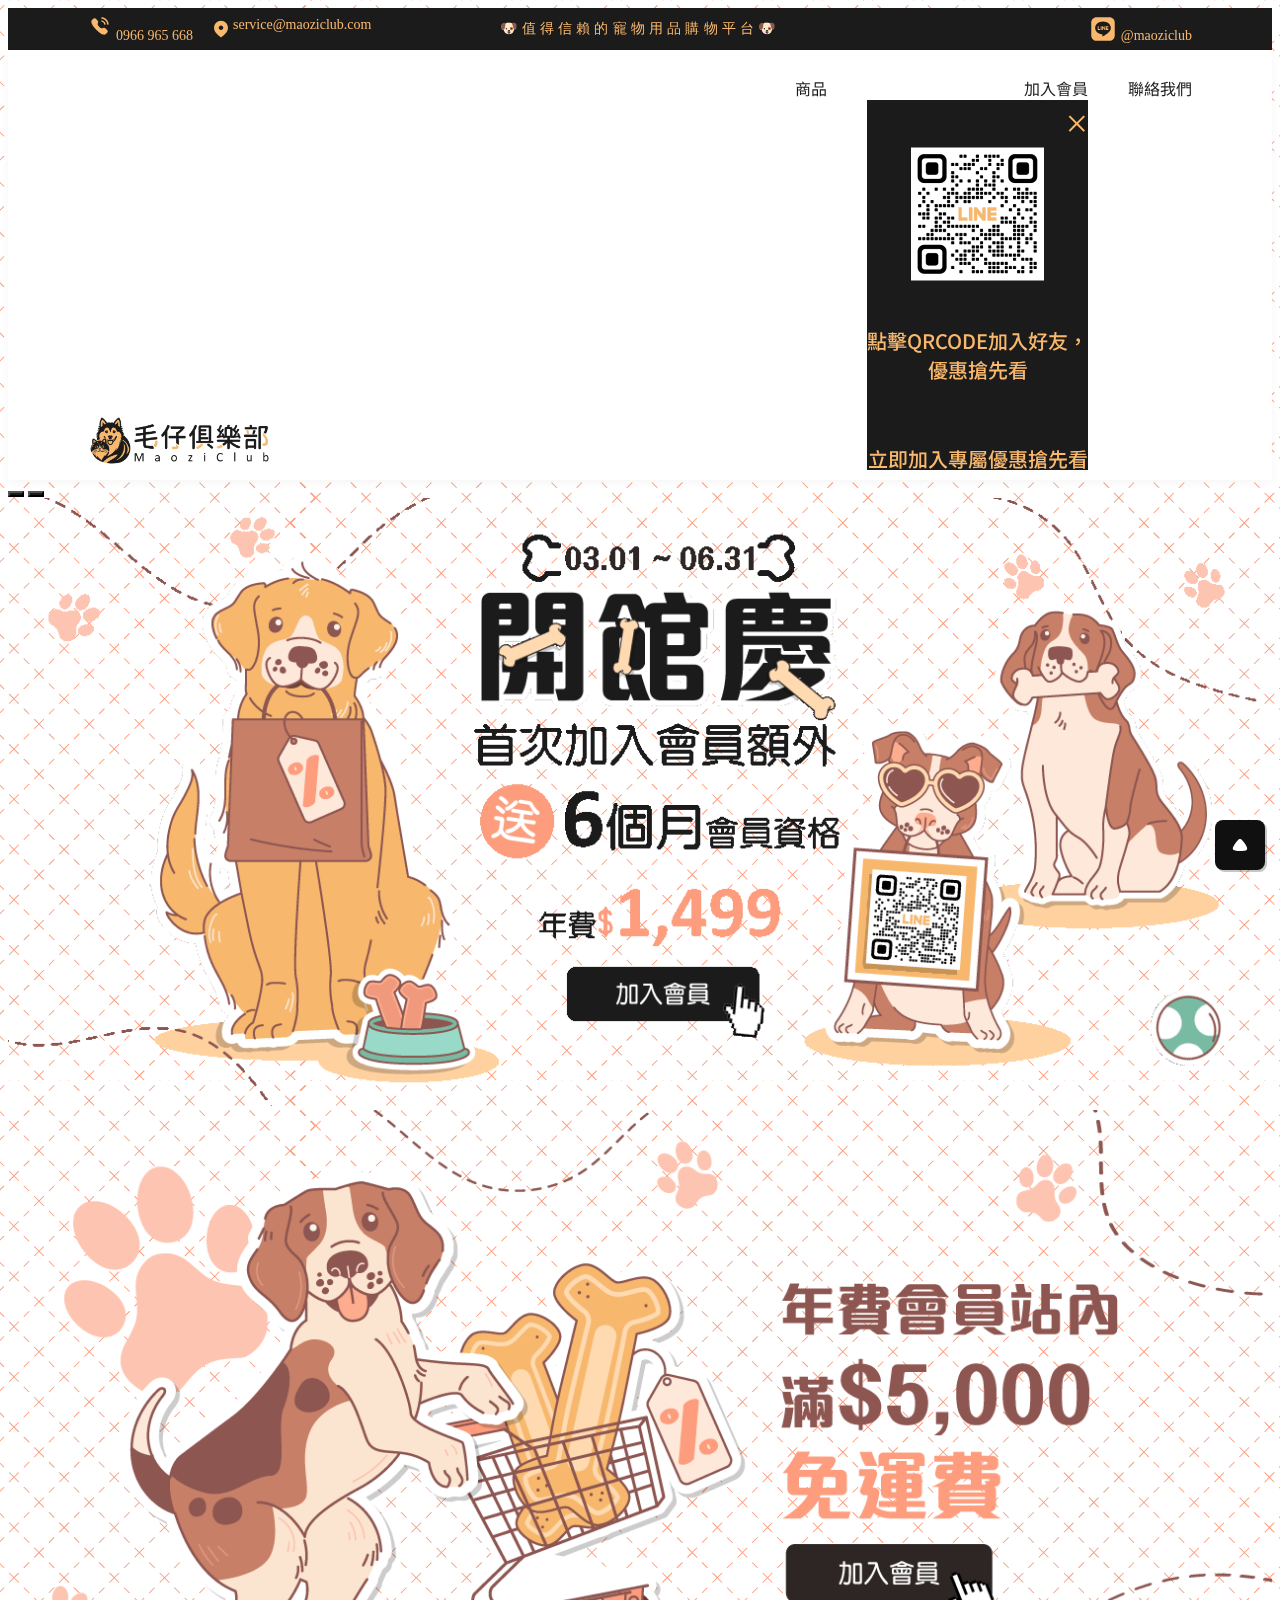
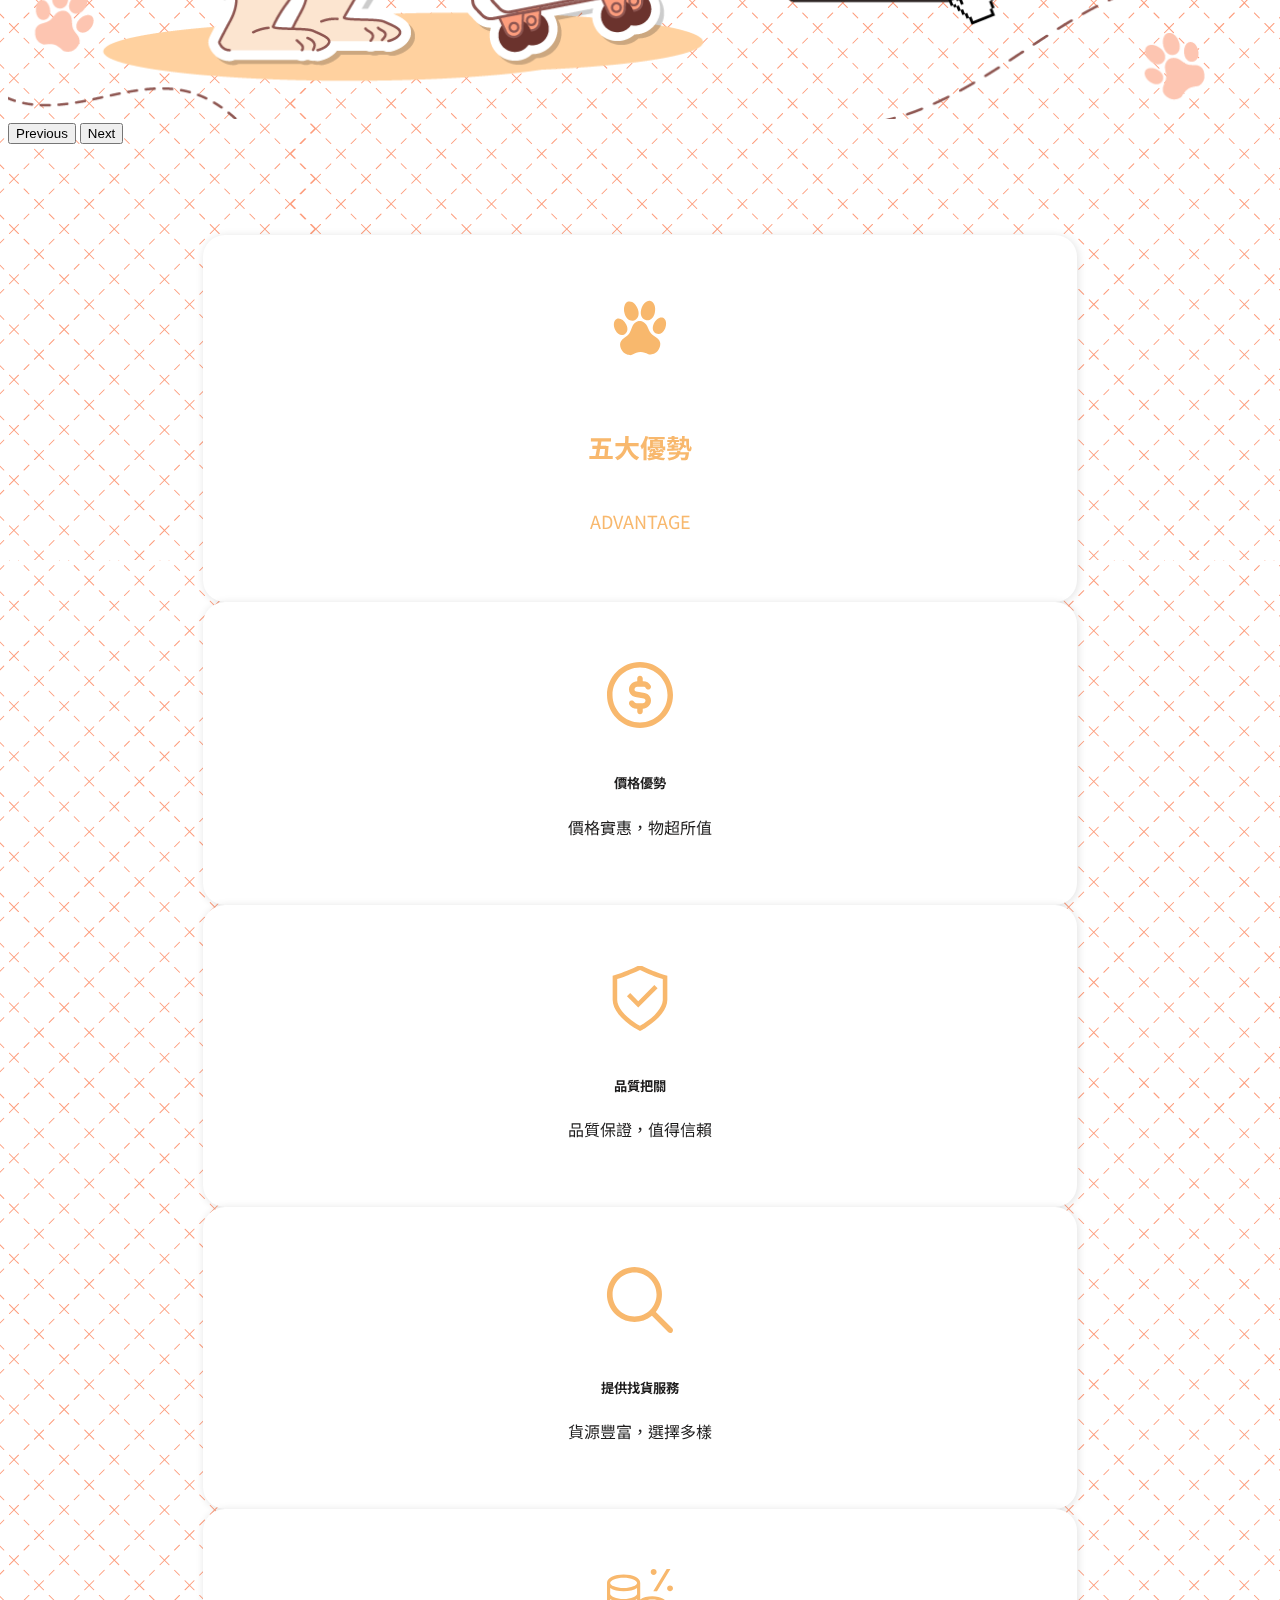
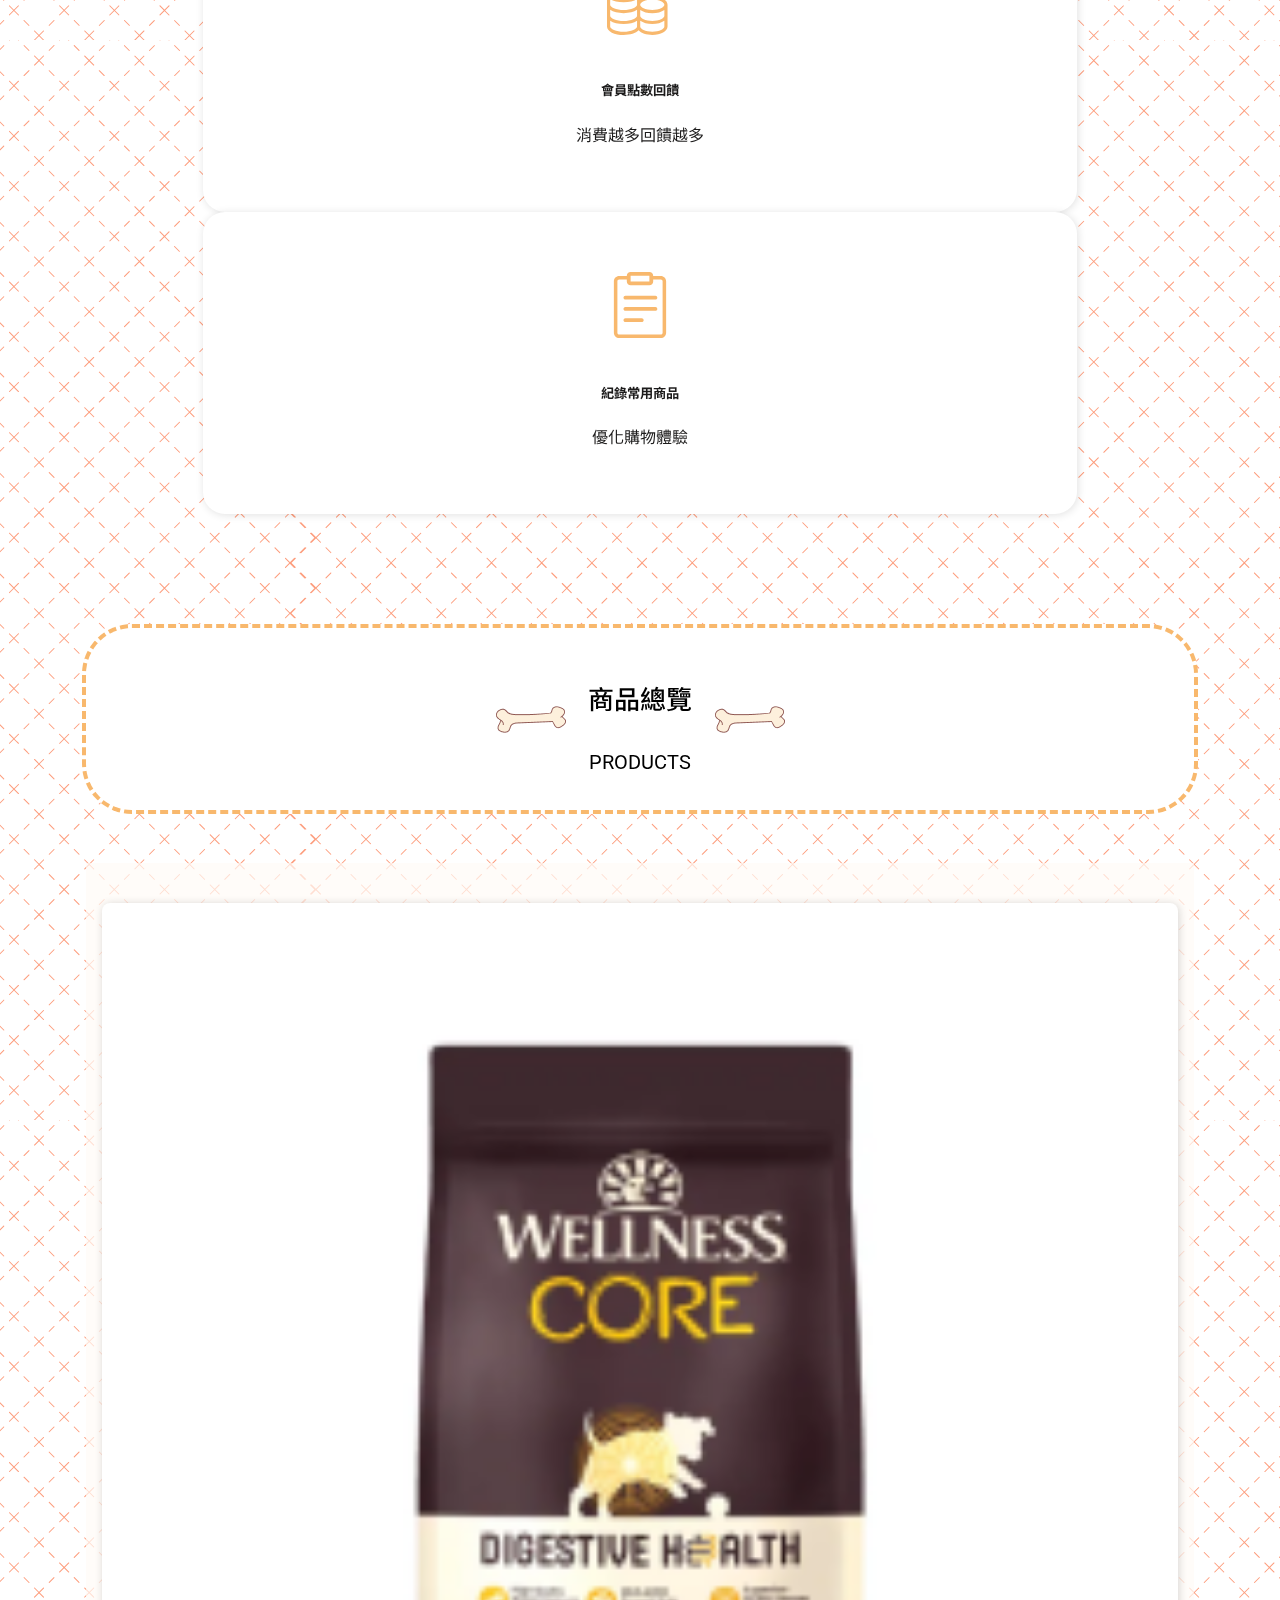
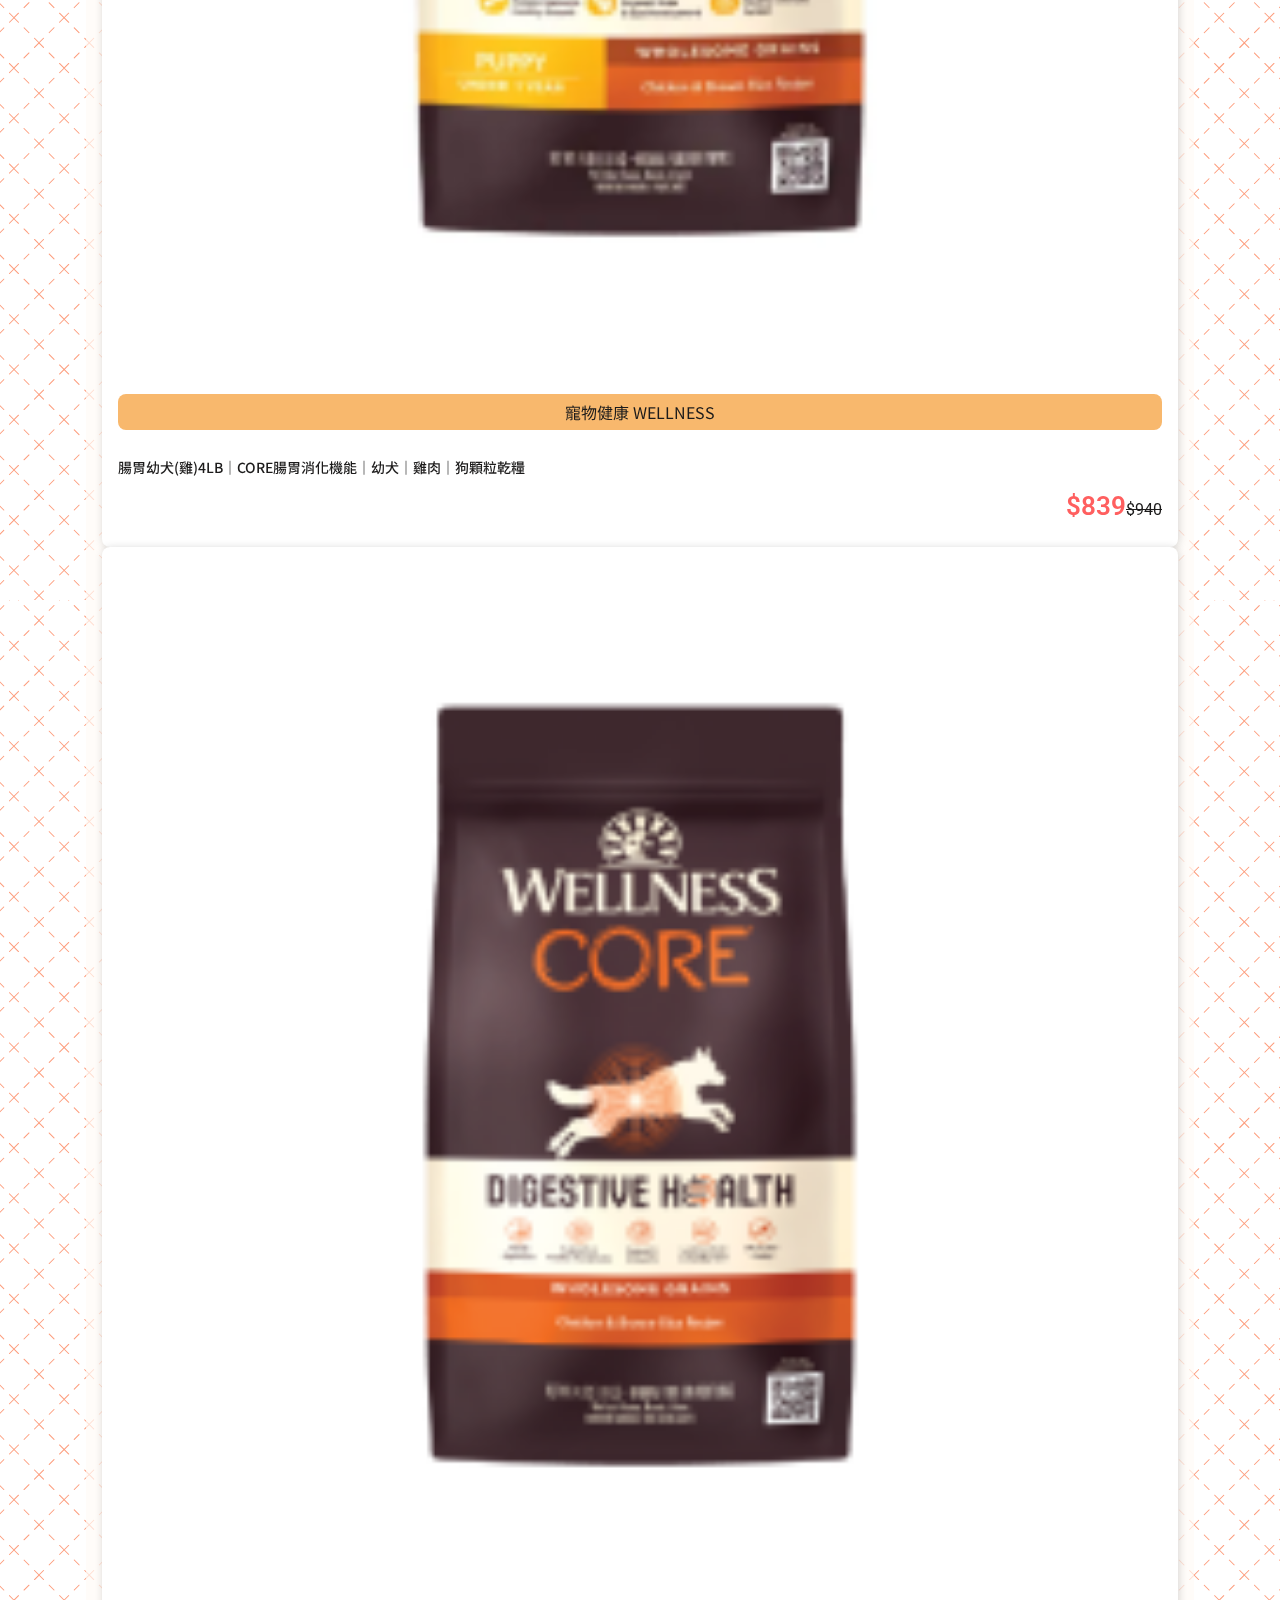
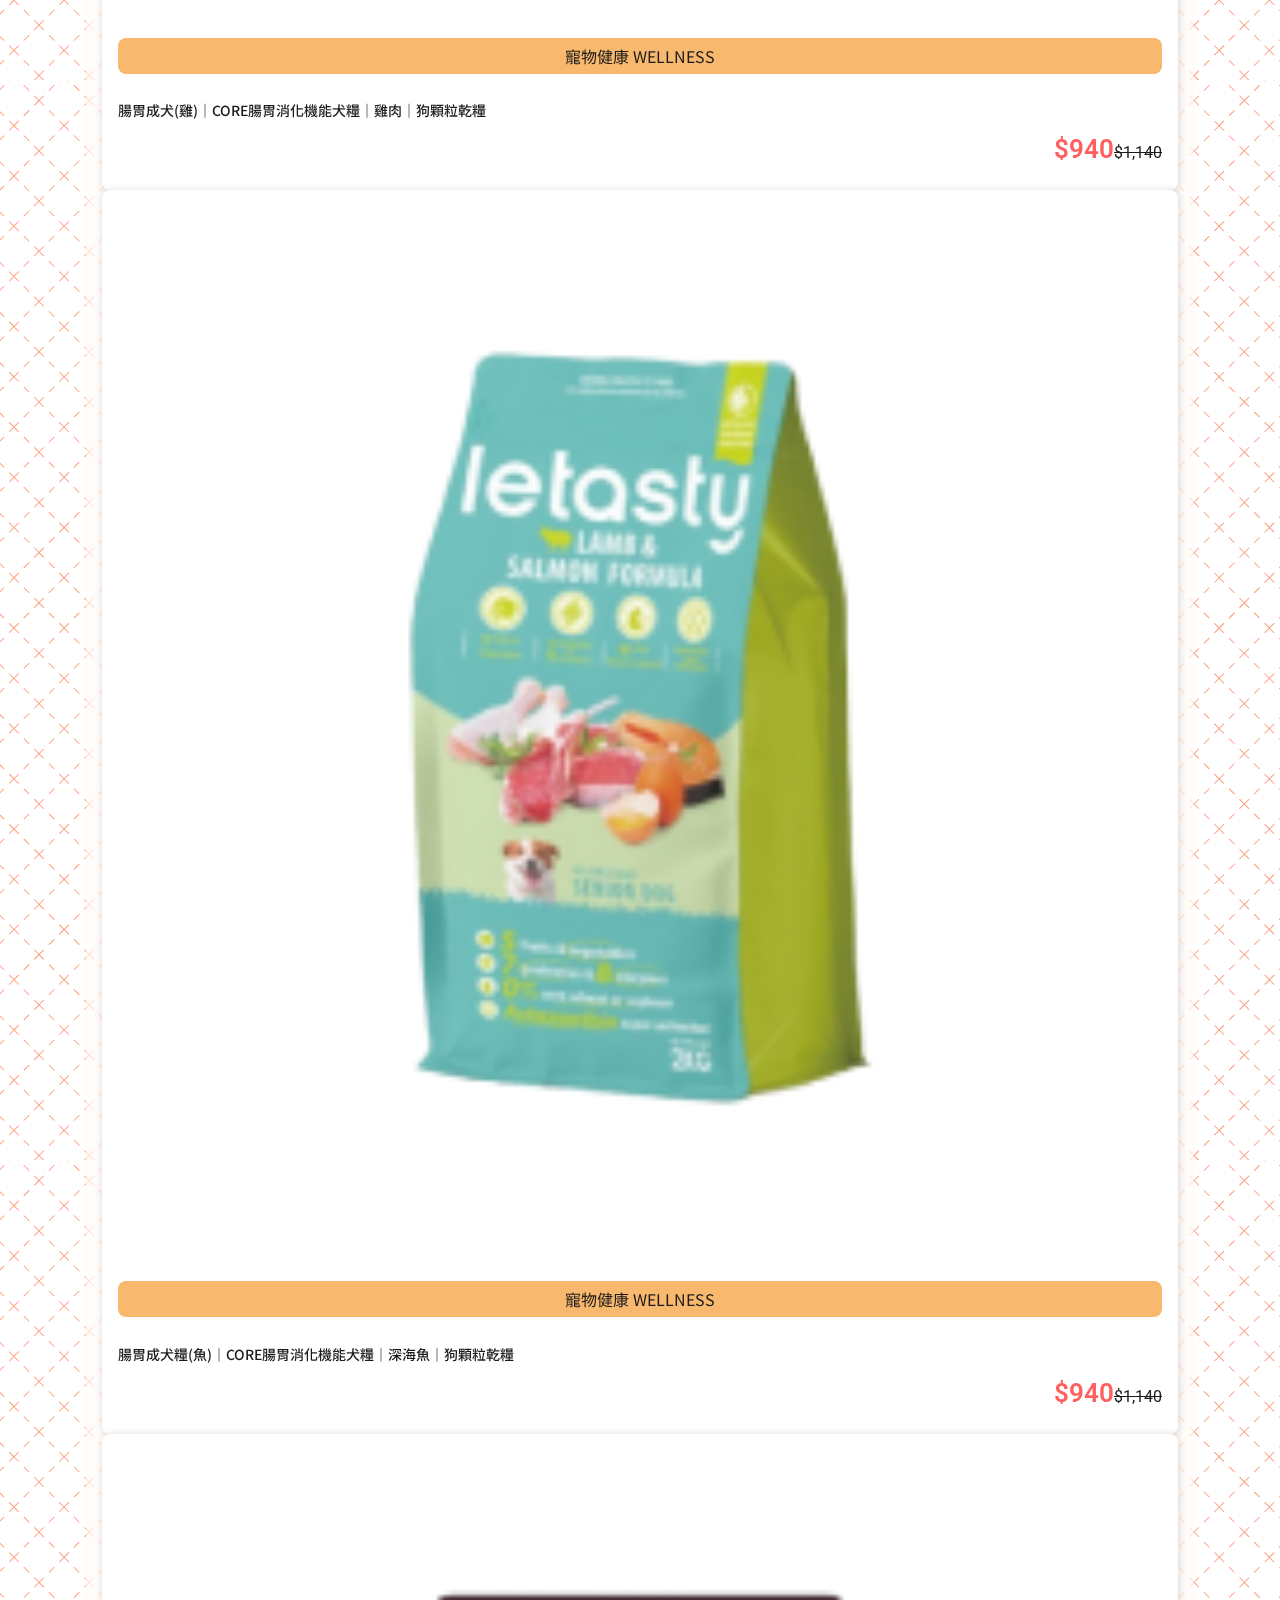
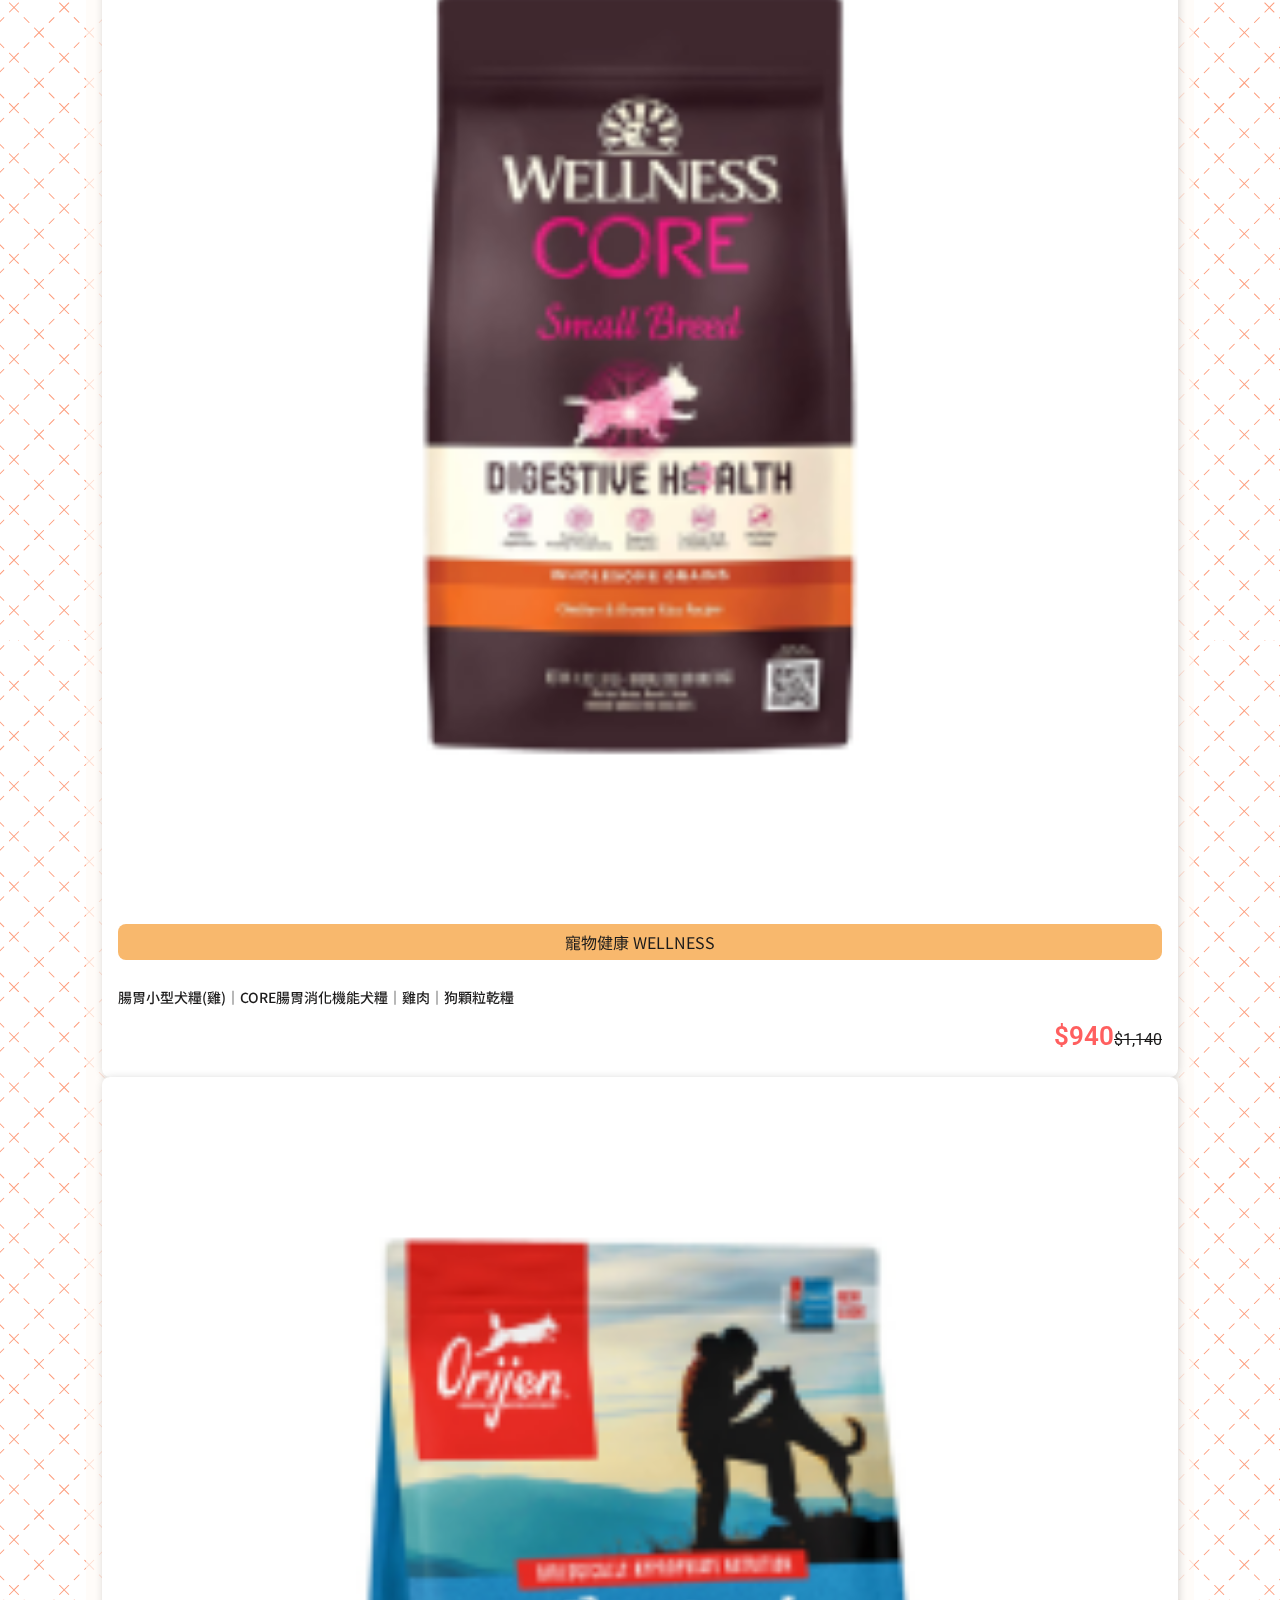
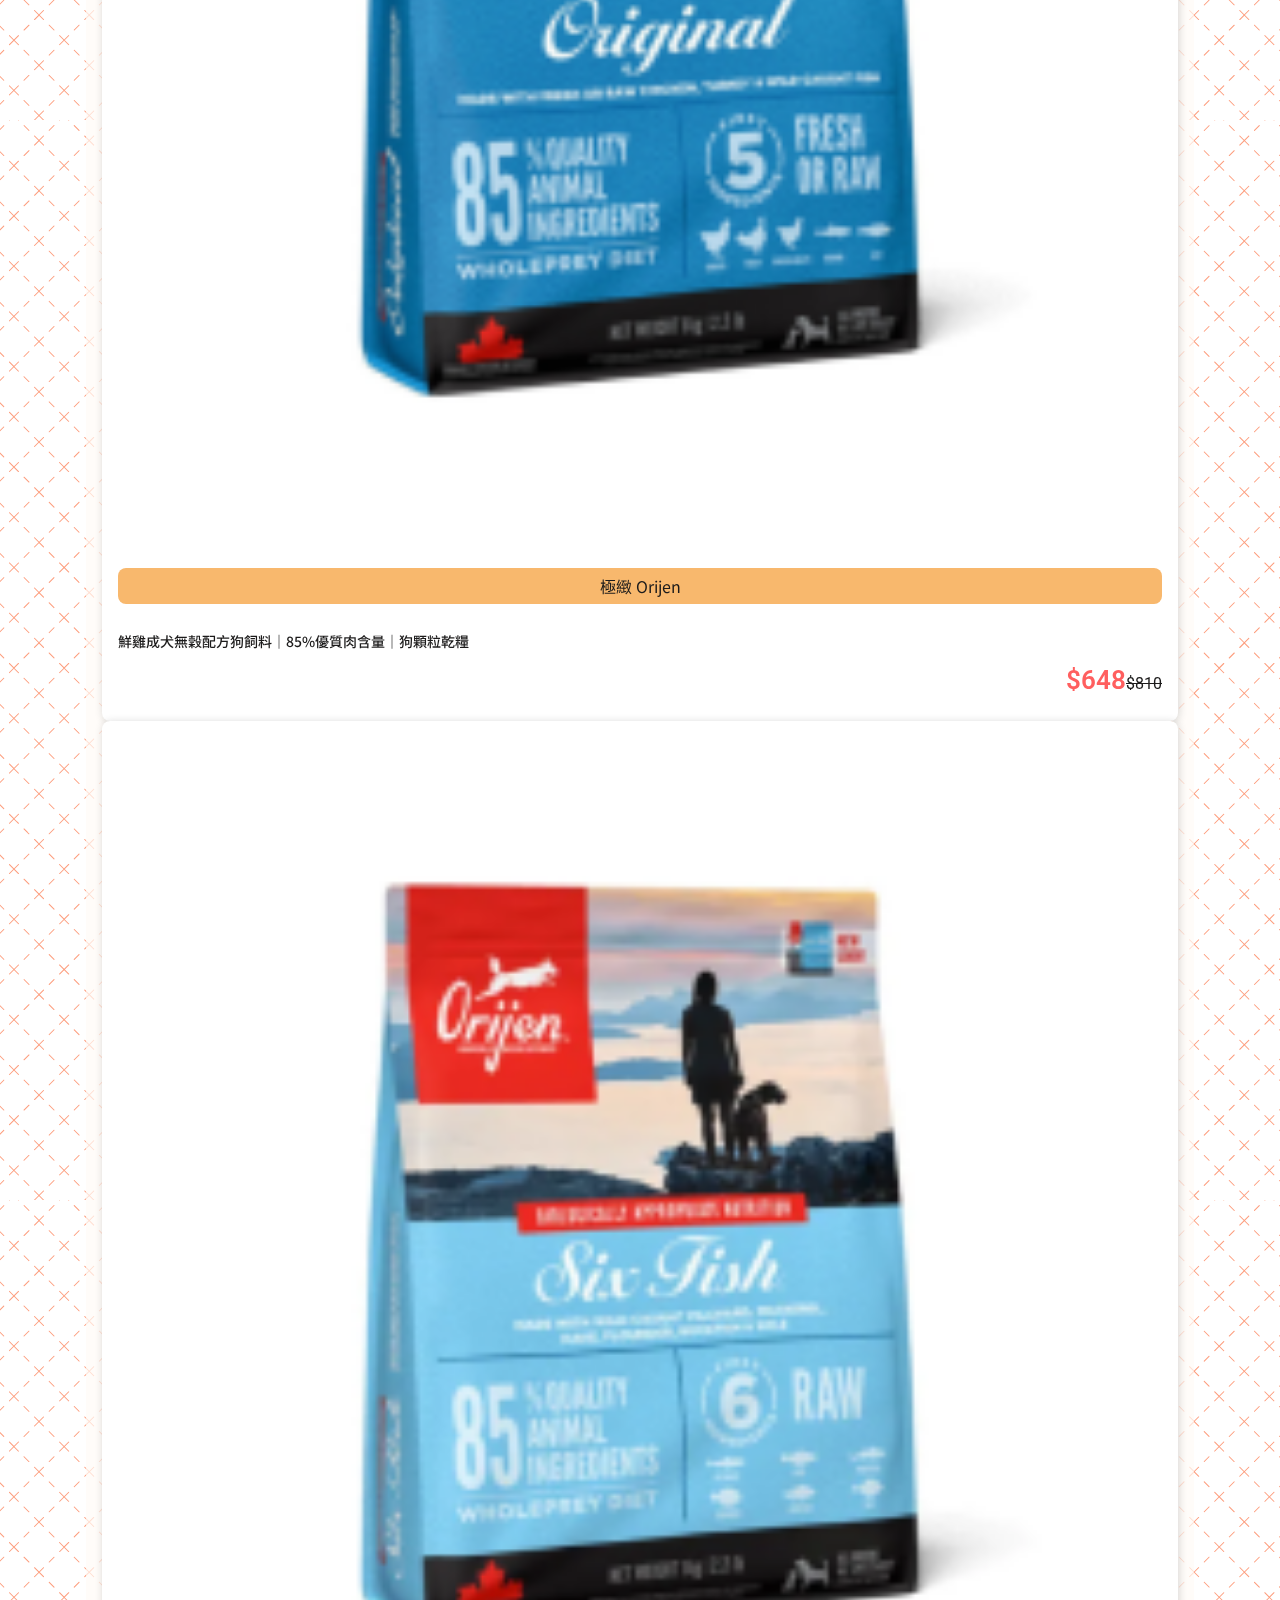
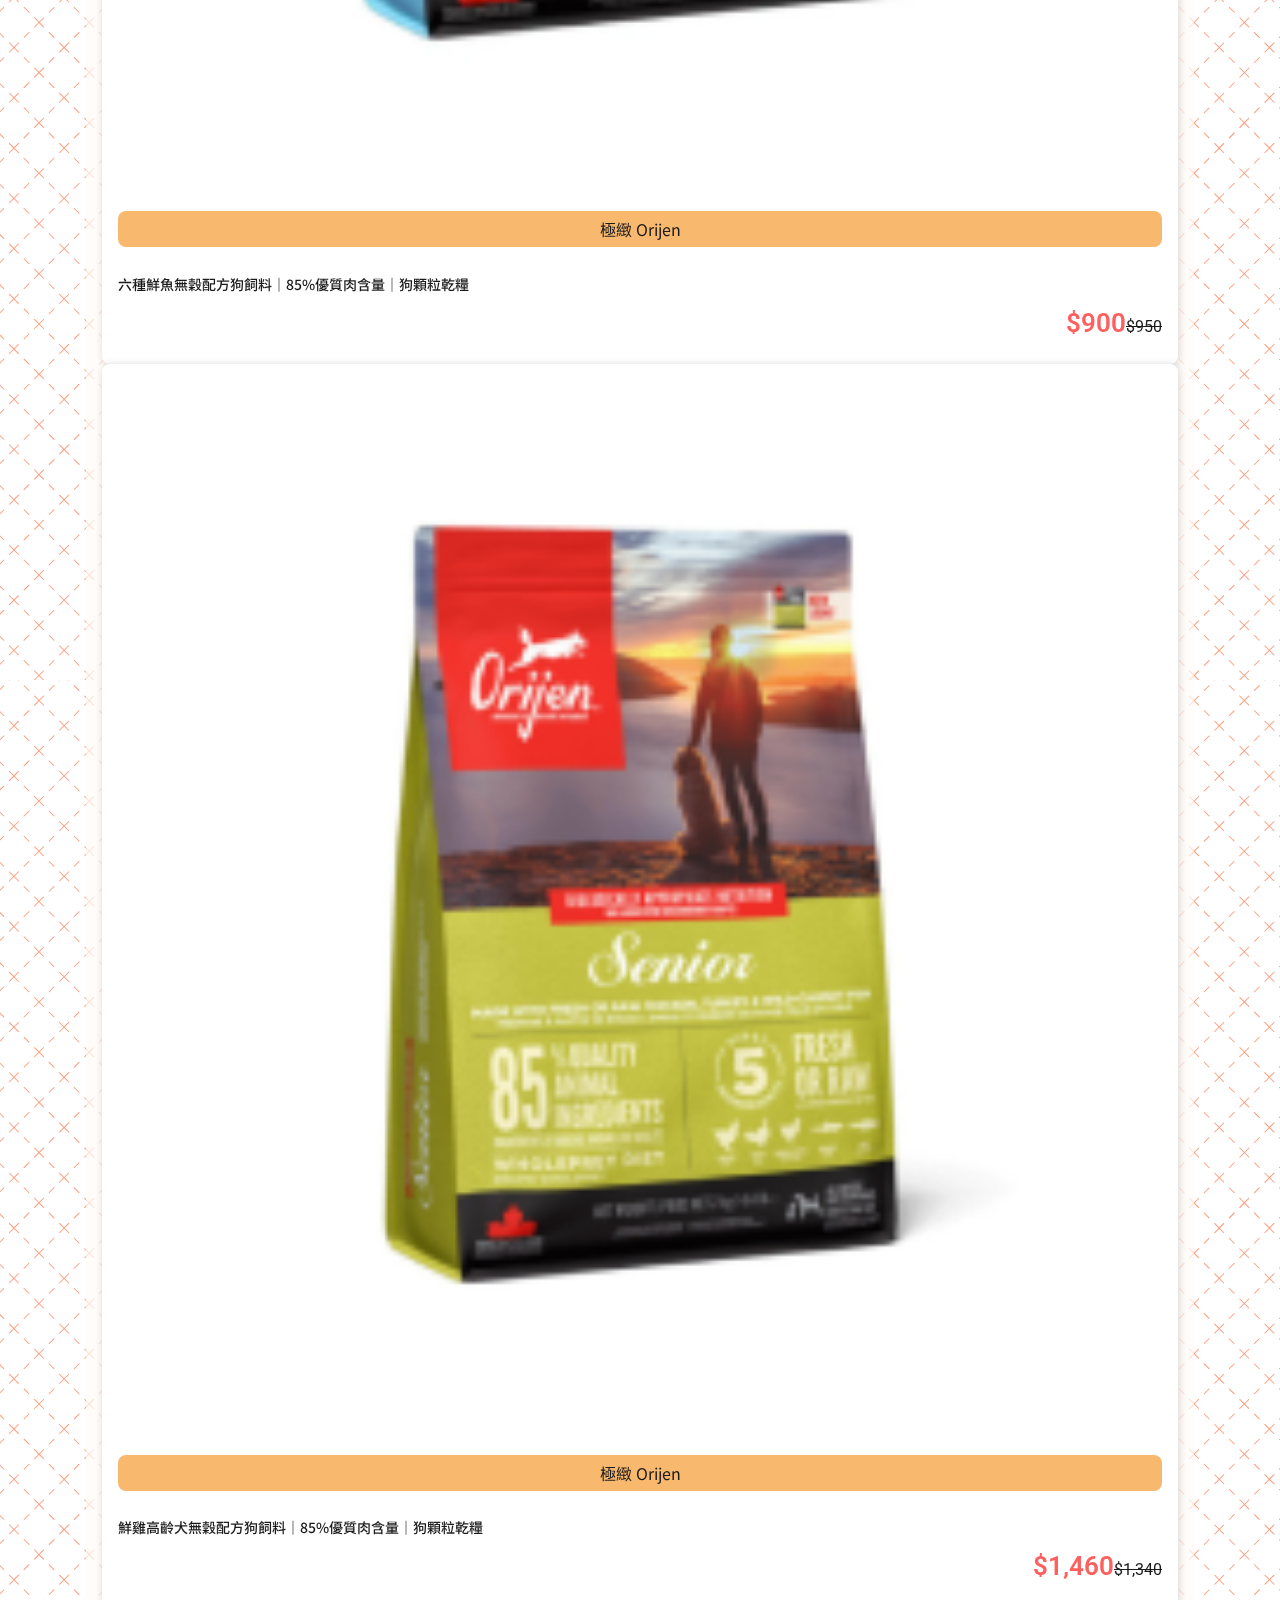
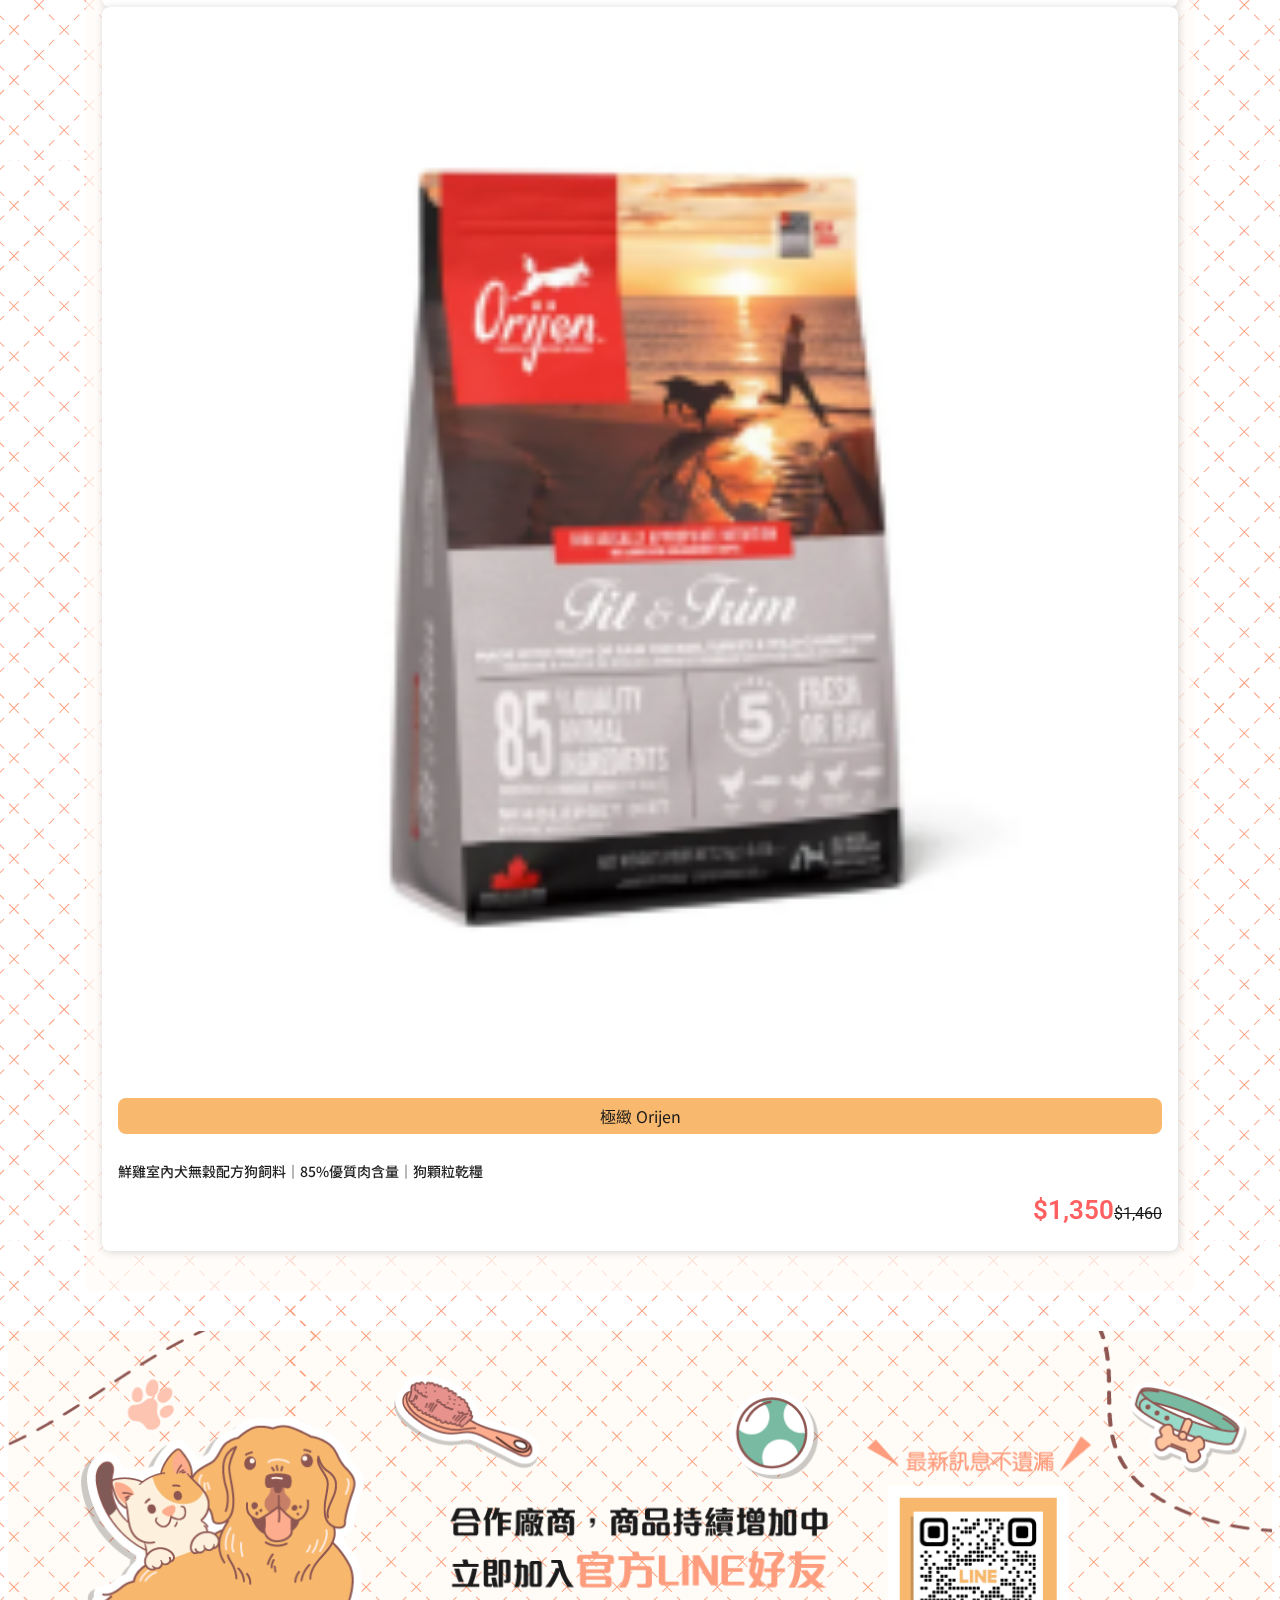
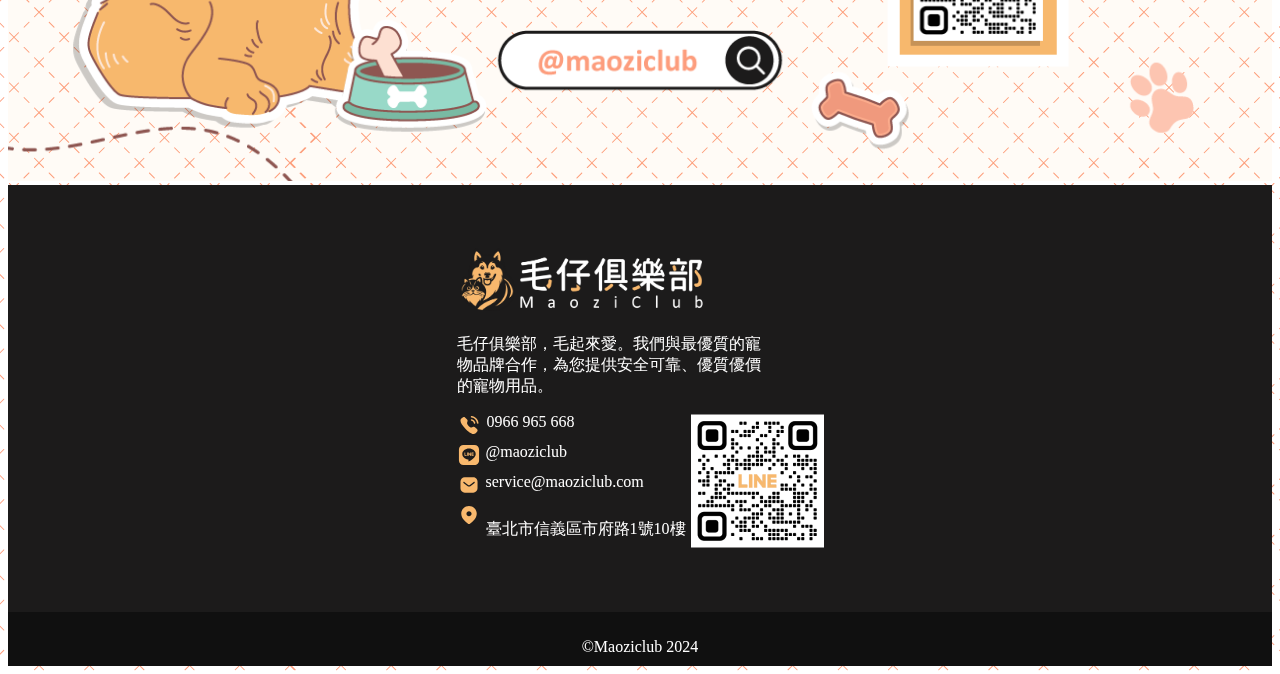
==== commit 427c1607: "Add files via upload" ====
--- a/index.html
+++ b/index.html
@@ -16,11 +16,11 @@
     <meta property="og:image" content="https://kt-designer.github.io/MaoziClub/images/og_image.jpg">
 
 
-    <link href="./css/bootstrap.min.css" rel="stylesheet"
+    <link href="https://cdn.jsdelivr.net/npm/bootstrap@5.3.2/dist/css/bootstrap.min.css" rel="stylesheet"
         integrity="sha384-T3c6CoIi6uLrA9TneNEoa7RxnatzjcDSCmG1MXxSR1GAsXEV/Dwwykc2MPK8M2HN" crossorigin="anonymous">
     <!-- CSS樣式 -->
     <link rel="stylesheet" href="./css/style.css">
-    <link rel="stylesheet" href="./css/all.min.css">
+    <link rel="stylesheet" href="https://cdnjs.cloudflare.com/ajax/libs/font-awesome/6.4.0/css/all.min.css">
 </head>
 
 <body class="home">
@@ -498,11 +498,11 @@
 
 
 
-    <script src="./js/bootstrap.bundle.min.js"
+    <script src="https://cdn.jsdelivr.net/npm/bootstrap@5.3.2/dist/js/bootstrap.bundle.min.js"
         integrity="sha384-C6RzsynM9kWDrMNeT87bh95OGNyZPhcTNXj1NW7RuBCsyN/o0jlpcV8Qyq46cDfL"
         crossorigin="anonymous"></script>
     <!-- jQuery -->
-    <script src="./js/jquery.min.js"></script>
+    <script src="https://ajax.googleapis.com/ajax/libs/jquery/3.7.1/jquery.min.js"></script>
     <!-- JS -->
     <script src="./js/script.js"></script>
     <!-- GSAP -->
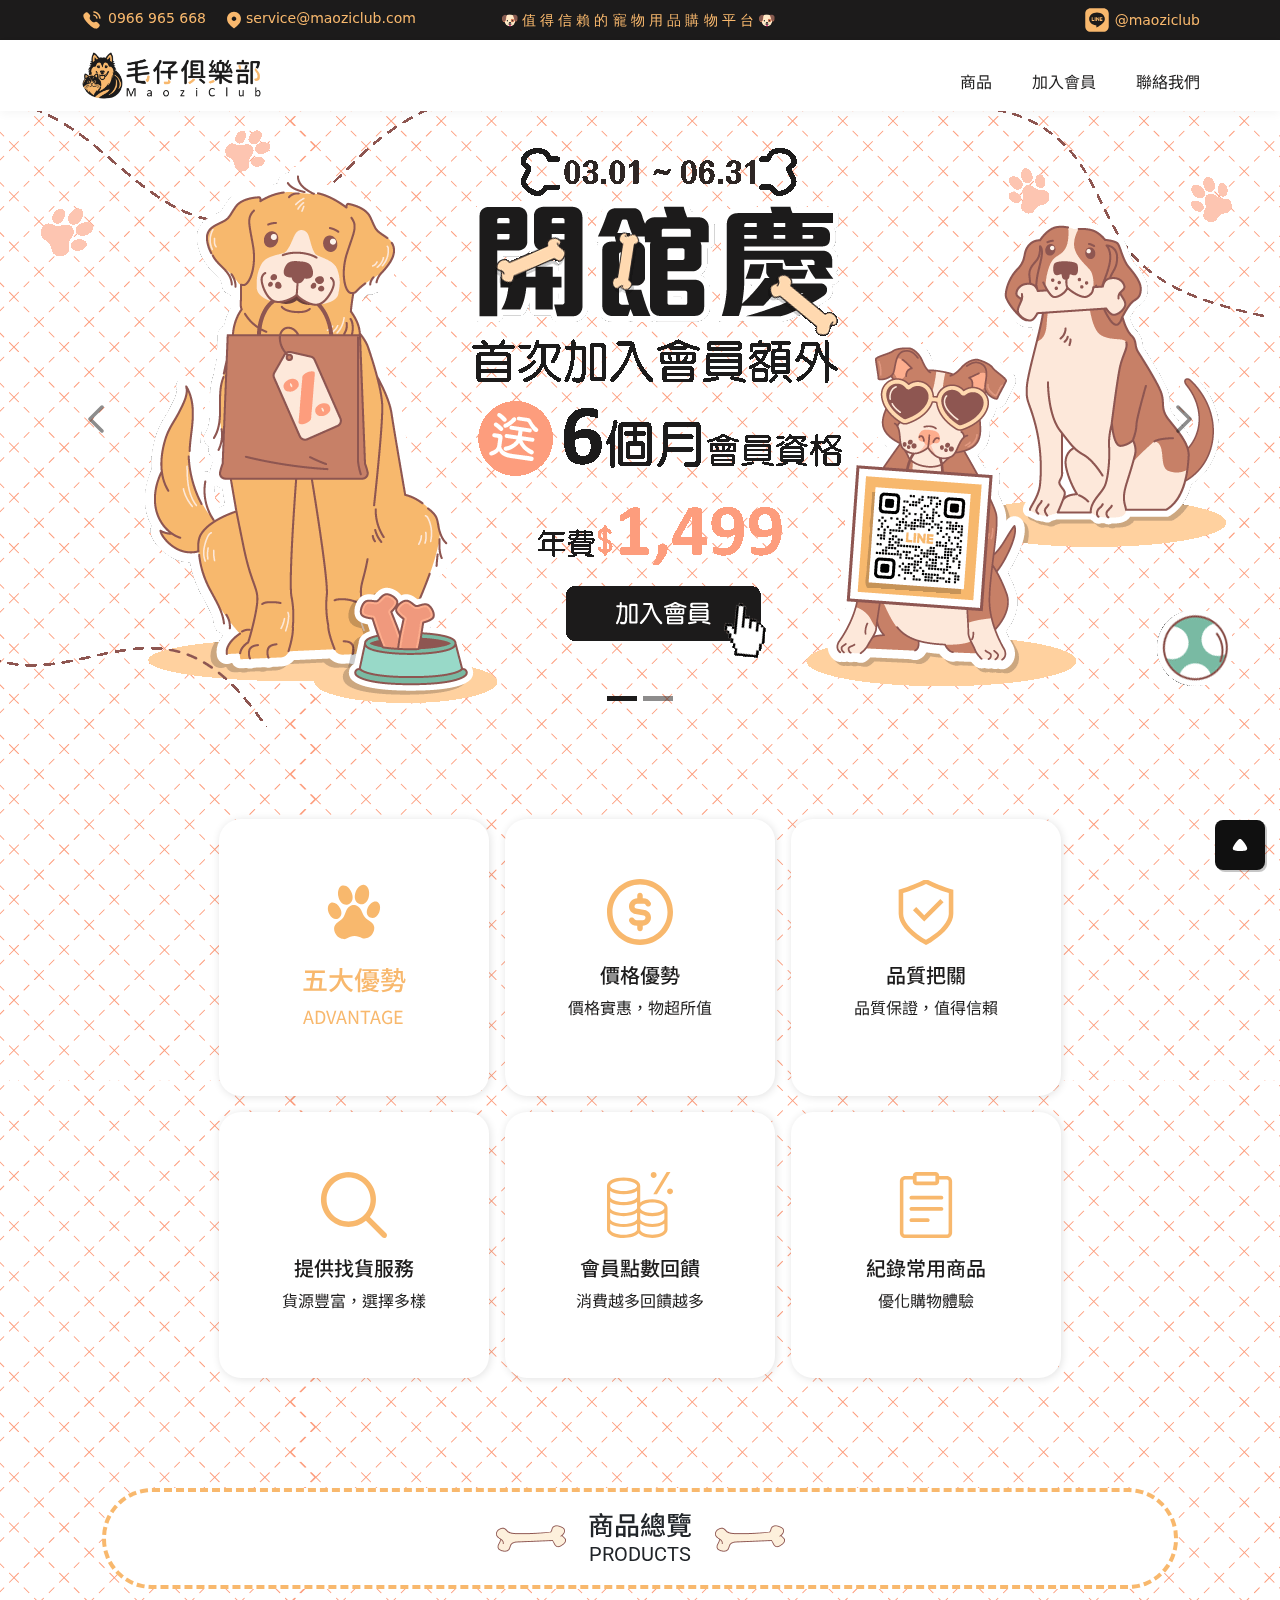
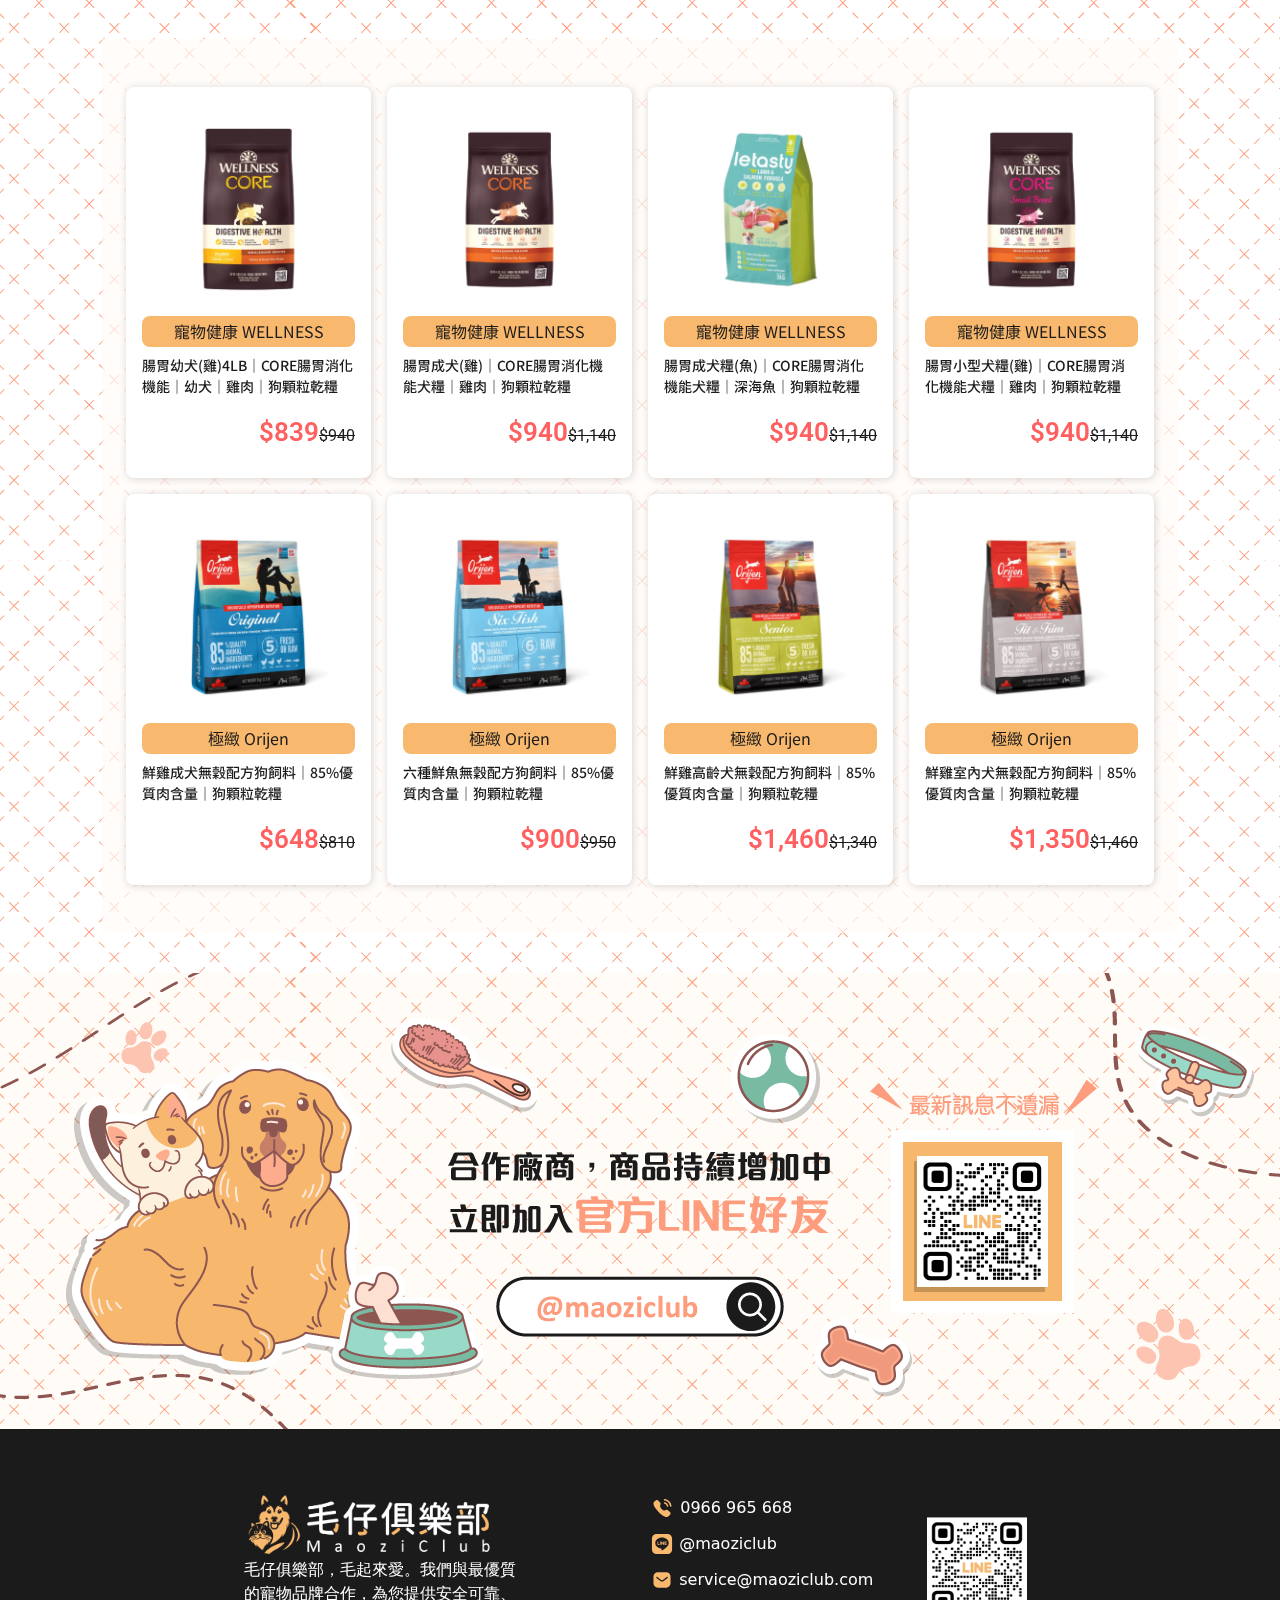
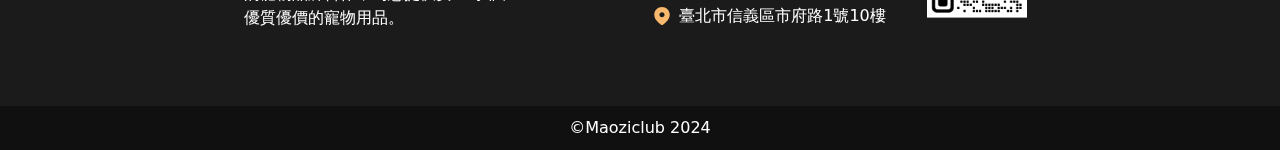
==== commit 5e0ca96e: "Add files via upload" ====
--- a/index.html
+++ b/index.html
@@ -16,11 +16,11 @@
     <meta property="og:image" content="https://kt-designer.github.io/MaoziClub/images/og_image.jpg">
 
 
-    <link href="https://cdn.jsdelivr.net/npm/bootstrap@5.3.2/dist/css/bootstrap.min.css" rel="stylesheet"
+    <link href="./css/bootstrap.min.css" rel="stylesheet"
         integrity="sha384-T3c6CoIi6uLrA9TneNEoa7RxnatzjcDSCmG1MXxSR1GAsXEV/Dwwykc2MPK8M2HN" crossorigin="anonymous">
     <!-- CSS樣式 -->
     <link rel="stylesheet" href="./css/style.css">
-    <link rel="stylesheet" href="https://cdnjs.cloudflare.com/ajax/libs/font-awesome/6.4.0/css/all.min.css">
+    <link rel="stylesheet" href="./css/all.min.css">
 </head>
 
 <body class="home">
@@ -92,7 +92,12 @@
         <nav class="navbar">
             <div class="off">
                 <img class="logo_dark" src="./images/logo_dark.png" alt="">
-                <i class="fa-solid fa-xmark" id="close"></i>
+                <svg id="close" xmlns="http://www.w3.org/2000/svg"
+                    viewBox="0 0 384 512"><!--!Font Awesome Free 6.5.1 by @fontawesome - https://fontawesome.com License - https://fontawesome.com/license/free Copyright 2024 Fonticons, Inc.-->
+                    <path
+                        d="M342.6 150.6c12.5-12.5 12.5-32.8 0-45.3s-32.8-12.5-45.3 0L192 210.7 86.6 105.4c-12.5-12.5-32.8-12.5-45.3 0s-12.5 32.8 0 45.3L146.7 256 41.4 361.4c-12.5 12.5-12.5 32.8 0 45.3s32.8 12.5 45.3 0L192 301.3 297.4 406.6c12.5 12.5 32.8 12.5 45.3 0s12.5-32.8 0-45.3L237.3 256 342.6 150.6z" />
+                </svg>
+                <!-- <i class="fa-solid fa-xmark" id="close"></i> -->
             </div>
             <ul>
                 <li>
@@ -498,11 +503,11 @@
 
 
 
-    <script src="https://cdn.jsdelivr.net/npm/bootstrap@5.3.2/dist/js/bootstrap.bundle.min.js"
+    <script src="./js/bootstrap.bundle.min.js"
         integrity="sha384-C6RzsynM9kWDrMNeT87bh95OGNyZPhcTNXj1NW7RuBCsyN/o0jlpcV8Qyq46cDfL"
         crossorigin="anonymous"></script>
     <!-- jQuery -->
-    <script src="https://ajax.googleapis.com/ajax/libs/jquery/3.7.1/jquery.min.js"></script>
+    <script src="./js/jquery.min.js"></script>
     <!-- JS -->
     <script src="./js/script.js"></script>
     <!-- GSAP -->
--- a/css/style.css
+++ b/css/style.css
@@ -820,8 +820,8 @@
     }
 
     #close {
-        font-size: 24px;
-        color: var(--yellow-color);
+        max-width: 19px;
+        fill: var(--yellow-color);
 
     }
 
--- a/css/all.min.css
+++ b/css/all.min.css
@@ -0,0 +1,9 @@
+/*!
+ * Font Awesome Free 6.4.0 by @fontawesome - https://fontawesome.com
+ * License - https://fontawesome.com/license/free (Icons: CC BY 4.0, Fonts: SIL OFL 1.1, Code: MIT License)
+ * Copyright 2023 Fonticons, Inc.
+ */
+.fa{font-family:var(--fa-style-family,"Font Awesome 6 Free");font-weight:var(--fa-style,900)}.fa,.fa-brands,.fa-classic,.fa-regular,.fa-sharp,.fa-solid,.fab,.far,.fas{-moz-osx-font-smoothing:grayscale;-webkit-font-smoothing:antialiased;display:var(--fa-display,inline-block);font-style:normal;font-variant:normal;line-height:1;text-rendering:auto}.fa-classic,.fa-regular,.fa-solid,.far,.fas{font-family:"Font Awesome 6 Free"}.fa-brands,.fab{font-family:"Font Awesome 6 Brands"}.fa-1x{font-size:1em}.fa-2x{font-size:2em}.fa-3x{font-size:3em}.fa-4x{font-size:4em}.fa-5x{font-size:5em}.fa-6x{font-size:6em}.fa-7x{font-size:7em}.fa-8x{font-size:8em}.fa-9x{font-size:9em}.fa-10x{font-size:10em}.fa-2xs{font-size:.625em;line-height:.1em;vertical-align:.225em}.fa-xs{font-size:.75em;line-height:.08333em;vertical-align:.125em}.fa-sm{font-size:.875em;line-height:.07143em;vertical-align:.05357em}.fa-lg{font-size:1.25em;line-height:.05em;vertical-align:-.075em}.fa-xl{font-size:1.5em;line-height:.04167em;vertical-align:-.125em}.fa-2xl{font-size:2em;line-height:.03125em;vertical-align:-.1875em}.fa-fw{text-align:center;width:1.25em}.fa-ul{list-style-type:none;margin-left:var(--fa-li-margin,2.5em);padding-left:0}.fa-ul>li{position:relative}.fa-li{left:calc(var(--fa-li-width, 2em)*-1);position:absolute;text-align:center;width:var(--fa-li-width,2em);line-height:inherit}.fa-border{border-radius:var(--fa-border-radius,.1em);border:var(--fa-border-width,.08em) var(--fa-border-style,solid) var(--fa-border-color,#eee);padding:var(--fa-border-padding,.2em .25em .15em)}.fa-pull-left{float:left;margin-right:var(--fa-pull-margin,.3em)}.fa-pull-right{float:right;margin-left:var(--fa-pull-margin,.3em)}.fa-beat{-webkit-animation-name:fa-beat;animation-name:fa-beat;-webkit-animation-delay:var(--fa-animation-delay,0s);animation-delay:var(--fa-animation-delay,0s);-webkit-animation-direction:var(--fa-animation-direction,normal);animation-direction:var(--fa-animation-direction,normal);-webkit-animation-duration:var(--fa-animation-duration,1s);animation-duration:var(--fa-animation-duration,1s);-webkit-animation-iteration-count:var(--fa-animation-iteration-count,infinite);animation-iteration-count:var(--fa-animation-iteration-count,infinite);-webkit-animation-timing-function:var(--fa-animation-timing,ease-in-out);animation-timing-function:var(--fa-animation-timing,ease-in-out)}.fa-bounce{-webkit-animation-name:fa-bounce;animation-name:fa-bounce;-webkit-animation-delay:var(--fa-animation-delay,0s);animation-delay:var(--fa-animation-delay,0s);-webkit-animation-direction:var(--fa-animation-direction,normal);animation-direction:var(--fa-animation-direction,normal);-webkit-animation-duration:var(--fa-animation-duration,1s);animation-duration:var(--fa-animation-duration,1s);-webkit-animation-iteration-count:var(--fa-animation-iteration-count,infinite);animation-iteration-count:var(--fa-animation-iteration-count,infinite);-webkit-animation-timing-function:var(--fa-animation-timing,cubic-bezier(.28,.84,.42,1));animation-timing-function:var(--fa-animation-timing,cubic-bezier(.28,.84,.42,1))}.fa-fade{-webkit-animation-name:fa-fade;animation-name:fa-fade;-webkit-animation-iteration-count:var(--fa-animation-iteration-count,infinite);animation-iteration-count:var(--fa-animation-iteration-count,infinite);-webkit-animation-timing-function:var(--fa-animation-timing,cubic-bezier(.4,0,.6,1));animation-timing-function:var(--fa-animation-timing,cubic-bezier(.4,0,.6,1))}.fa-beat-fade,.fa-fade{-webkit-animation-delay:var(--fa-animation-delay,0s);animation-delay:var(--fa-animation-delay,0s);-webkit-animation-direction:var(--fa-animation-direction,normal);animation-direction:var(--fa-animation-direction,normal);-webkit-animation-duration:var(--fa-animation-duration,1s);animation-duration:var(--fa-animation-duration,1s)}.fa-beat-fade{-webkit-animation-name:fa-beat-fade;animation-name:fa-beat-fade;-webkit-animation-iteration-count:var(--fa-animation-iteration-count,infinite);animation-iteration-count:var(--fa-animation-iteration-count,infinite);-webkit-animation-timing-function:var(--fa-animation-timing,cubic-bezier(.4,0,.6,1));animation-timing-function:var(--fa-animation-timing,cubic-bezier(.4,0,.6,1))}.fa-flip{-webkit-animation-name:fa-flip;animation-name:fa-flip;-webkit-animation-delay:var(--fa-animation-delay,0s);animation-delay:var(--fa-animation-delay,0s);-webkit-animation-direction:var(--fa-animation-direction,normal);animation-direction:var(--fa-animation-direction,normal);-webkit-animation-duration:var(--fa-animation-duration,1s);animation-duration:var(--fa-animation-duration,1s);-webkit-animation-iteration-count:var(--fa-animation-iteration-count,infinite);animation-iteration-count:var(--fa-animation-iteration-count,infinite);-webkit-animation-timing-function:var(--fa-animation-timing,ease-in-out);animation-timing-function:var(--fa-animation-timing,ease-in-out)}.fa-shake{-webkit-animation-name:fa-shake;animation-name:fa-shake;-webkit-animation-duration:var(--fa-animation-duration,1s);animation-duration:var(--fa-animation-duration,1s);-webkit-animation-iteration-count:var(--fa-animation-iteration-count,infinite);animation-iteration-count:var(--fa-animation-iteration-count,infinite);-webkit-animation-timing-function:var(--fa-animation-timing,linear);animation-timing-function:var(--fa-animation-timing,linear)}.fa-shake,.fa-spin{-webkit-animation-delay:var(--fa-animation-delay,0s);animation-delay:var(--fa-animation-delay,0s);-webkit-animation-direction:var(--fa-animation-direction,normal);animation-direction:var(--fa-animation-direction,normal)}.fa-spin{-webkit-animation-name:fa-spin;animation-name:fa-spin;-webkit-animation-duration:var(--fa-animation-duration,2s);animation-duration:var(--fa-animation-duration,2s);-webkit-animation-iteration-count:var(--fa-animation-iteration-count,infinite);animation-iteration-count:var(--fa-animation-iteration-count,infinite);-webkit-animation-timing-function:var(--fa-animation-timing,linear);animation-timing-function:var(--fa-animation-timing,linear)}.fa-spin-reverse{--fa-animation-direction:reverse}.fa-pulse,.fa-spin-pulse{-webkit-animation-name:fa-spin;animation-name:fa-spin;-webkit-animation-direction:var(--fa-animation-direction,normal);animation-direction:var(--fa-animation-direction,normal);-webkit-animation-duration:var(--fa-animation-duration,1s);animation-duration:var(--fa-animation-duration,1s);-webkit-animation-iteration-count:var(--fa-animation-iteration-count,infinite);animation-iteration-count:var(--fa-animation-iteration-count,infinite);-webkit-animation-timing-function:var(--fa-animation-timing,steps(8));animation-timing-function:var(--fa-animation-timing,steps(8))}@media (prefers-reduced-motion:reduce){.fa-beat,.fa-beat-fade,.fa-bounce,.fa-fade,.fa-flip,.fa-pulse,.fa-shake,.fa-spin,.fa-spin-pulse{-webkit-animation-delay:-1ms;animation-delay:-1ms;-webkit-animation-duration:1ms;animation-duration:1ms;-webkit-animation-iteration-count:1;animation-iteration-count:1;-webkit-transition-delay:0s;transition-delay:0s;-webkit-transition-duration:0s;transition-duration:0s}}@-webkit-keyframes fa-beat{0%,90%{-webkit-transform:scale(1);transform:scale(1)}45%{-webkit-transform:scale(var(--fa-beat-scale,1.25));transform:scale(var(--fa-beat-scale,1.25))}}@keyframes fa-beat{0%,90%{-webkit-transform:scale(1);transform:scale(1)}45%{-webkit-transform:scale(var(--fa-beat-scale,1.25));transform:scale(var(--fa-beat-scale,1.25))}}@-webkit-keyframes fa-bounce{0%{-webkit-transform:scale(1) translateY(0);transform:scale(1) translateY(0)}10%{-webkit-transform:scale(var(--fa-bounce-start-scale-x,1.1),var(--fa-bounce-start-scale-y,.9)) translateY(0);transform:scale(var(--fa-bounce-start-scale-x,1.1),var(--fa-bounce-start-scale-y,.9)) translateY(0)}30%{-webkit-transform:scale(var(--fa-bounce-jump-scale-x,.9),var(--fa-bounce-jump-scale-y,1.1)) translateY(var(--fa-bounce-height,-.5em));transform:scale(var(--fa-bounce-jump-scale-x,.9),var(--fa-bounce-jump-scale-y,1.1)) translateY(var(--fa-bounce-height,-.5em))}50%{-webkit-transform:scale(var(--fa-bounce-land-scale-x,1.05),var(--fa-bounce-land-scale-y,.95)) translateY(0);transform:scale(var(--fa-bounce-land-scale-x,1.05),var(--fa-bounce-land-scale-y,.95)) translateY(0)}57%{-webkit-transform:scale(1) translateY(var(--fa-bounce-rebound,-.125em));transform:scale(1) translateY(var(--fa-bounce-rebound,-.125em))}64%{-webkit-transform:scale(1) translateY(0);transform:scale(1) translateY(0)}to{-webkit-transform:scale(1) translateY(0);transform:scale(1) translateY(0)}}@keyframes fa-bounce{0%{-webkit-transform:scale(1) translateY(0);transform:scale(1) translateY(0)}10%{-webkit-transform:scale(var(--fa-bounce-start-scale-x,1.1),var(--fa-bounce-start-scale-y,.9)) translateY(0);transform:scale(var(--fa-bounce-start-scale-x,1.1),var(--fa-bounce-start-scale-y,.9)) translateY(0)}30%{-webkit-transform:scale(var(--fa-bounce-jump-scale-x,.9),var(--fa-bounce-jump-scale-y,1.1)) translateY(var(--fa-bounce-height,-.5em));transform:scale(var(--fa-bounce-jump-scale-x,.9),var(--fa-bounce-jump-scale-y,1.1)) translateY(var(--fa-bounce-height,-.5em))}50%{-webkit-transform:scale(var(--fa-bounce-land-scale-x,1.05),var(--fa-bounce-land-scale-y,.95)) translateY(0);transform:scale(var(--fa-bounce-land-scale-x,1.05),var(--fa-bounce-land-scale-y,.95)) translateY(0)}57%{-webkit-transform:scale(1) translateY(var(--fa-bounce-rebound,-.125em));transform:scale(1) translateY(var(--fa-bounce-rebound,-.125em))}64%{-webkit-transform:scale(1) translateY(0);transform:scale(1) translateY(0)}to{-webkit-transform:scale(1) translateY(0);transform:scale(1) translateY(0)}}@-webkit-keyframes fa-fade{50%{opacity:var(--fa-fade-opacity,.4)}}@keyframes fa-fade{50%{opacity:var(--fa-fade-opacity,.4)}}@-webkit-keyframes fa-beat-fade{0%,to{opacity:var(--fa-beat-fade-opacity,.4);-webkit-transform:scale(1);transform:scale(1)}50%{opacity:1;-webkit-transform:scale(var(--fa-beat-fade-scale,1.125));transform:scale(var(--fa-beat-fade-scale,1.125))}}@keyframes fa-beat-fade{0%,to{opacity:var(--fa-beat-fade-opacity,.4);-webkit-transform:scale(1);transform:scale(1)}50%{opacity:1;-webkit-transform:scale(var(--fa-beat-fade-scale,1.125));transform:scale(var(--fa-beat-fade-scale,1.125))}}@-webkit-keyframes fa-flip{50%{-webkit-transform:rotate3d(var(--fa-flip-x,0),var(--fa-flip-y,1),var(--fa-flip-z,0),var(--fa-flip-angle,-180deg));transform:rotate3d(var(--fa-flip-x,0),var(--fa-flip-y,1),var(--fa-flip-z,0),var(--fa-flip-angle,-180deg))}}@keyframes fa-flip{50%{-webkit-transform:rotate3d(var(--fa-flip-x,0),var(--fa-flip-y,1),var(--fa-flip-z,0),var(--fa-flip-angle,-180deg));transform:rotate3d(var(--fa-flip-x,0),var(--fa-flip-y,1),var(--fa-flip-z,0),var(--fa-flip-angle,-180deg))}}@-webkit-keyframes fa-shake{0%{-webkit-transform:rotate(-15deg);transform:rotate(-15deg)}4%{-webkit-transform:rotate(15deg);transform:rotate(15deg)}8%,24%{-webkit-transform:rotate(-18deg);transform:rotate(-18deg)}12%,28%{-webkit-transform:rotate(18deg);transform:rotate(18deg)}16%{-webkit-transform:rotate(-22deg);transform:rotate(-22deg)}20%{-webkit-transform:rotate(22deg);transform:rotate(22deg)}32%{-webkit-transform:rotate(-12deg);transform:rotate(-12deg)}36%{-webkit-transform:rotate(12deg);transform:rotate(12deg)}40%,to{-webkit-transform:rotate(0deg);transform:rotate(0deg)}}@keyframes fa-shake{0%{-webkit-transform:rotate(-15deg);transform:rotate(-15deg)}4%{-webkit-transform:rotate(15deg);transform:rotate(15deg)}8%,24%{-webkit-transform:rotate(-18deg);transform:rotate(-18deg)}12%,28%{-webkit-transform:rotate(18deg);transform:rotate(18deg)}16%{-webkit-transform:rotate(-22deg);transform:rotate(-22deg)}20%{-webkit-transform:rotate(22deg);transform:rotate(22deg)}32%{-webkit-transform:rotate(-12deg);transform:rotate(-12deg)}36%{-webkit-transform:rotate(12deg);transform:rotate(12deg)}40%,to{-webkit-transform:rotate(0deg);transform:rotate(0deg)}}@-webkit-keyframes fa-spin{0%{-webkit-transform:rotate(0deg);transform:rotate(0deg)}to{-webkit-transform:rotate(1turn);transform:rotate(1turn)}}@keyframes fa-spin{0%{-webkit-transform:rotate(0deg);transform:rotate(0deg)}to{-webkit-transform:rotate(1turn);transform:rotate(1turn)}}.fa-rotate-90{-webkit-transform:rotate(90deg);transform:rotate(90deg)}.fa-rotate-180{-webkit-transform:rotate(180deg);transform:rotate(180deg)}.fa-rotate-270{-webkit-transform:rotate(270deg);transform:rotate(270deg)}.fa-flip-horizontal{-webkit-transform:scaleX(-1);transform:scaleX(-1)}.fa-flip-vertical{-webkit-transform:scaleY(-1);transform:scaleY(-1)}.fa-flip-both,.fa-flip-horizontal.fa-flip-vertical{-webkit-transform:scale(-1);transform:scale(-1)}.fa-rotate-by{-webkit-transform:rotate(var(--fa-rotate-angle,none));transform:rotate(var(--fa-rotate-angle,none))}.fa-stack{display:inline-block;height:2em;line-height:2em;position:relative;vertical-align:middle;width:2.5em}.fa-stack-1x,.fa-stack-2x{left:0;position:absolute;text-align:center;width:100%;z-index:var(--fa-stack-z-index,auto)}.fa-stack-1x{line-height:inherit}.fa-stack-2x{font-size:2em}.fa-inverse{color:var(--fa-inverse,#fff)}
+
+.fa-0:before{content:"\30"}.fa-1:before{content:"\31"}.fa-2:before{content:"\32"}.fa-3:before{content:"\33"}.fa-4:before{content:"\34"}.fa-5:before{content:"\35"}.fa-6:before{content:"\36"}.fa-7:before{content:"\37"}.fa-8:before{content:"\38"}.fa-9:before{content:"\39"}.fa-fill-drip:before{content:"\f576"}.fa-arrows-to-circle:before{content:"\e4bd"}.fa-chevron-circle-right:before,.fa-circle-chevron-right:before{content:"\f138"}.fa-at:before{content:"\40"}.fa-trash-alt:before,.fa-trash-can:before{content:"\f2ed"}.fa-text-height:before{content:"\f034"}.fa-user-times:before,.fa-user-xmark:before{content:"\f235"}.fa-stethoscope:before{content:"\f0f1"}.fa-comment-alt:before,.fa-message:before{content:"\f27a"}.fa-info:before{content:"\f129"}.fa-compress-alt:before,.fa-down-left-and-up-right-to-center:before{content:"\f422"}.fa-explosion:before{content:"\e4e9"}.fa-file-alt:before,.fa-file-lines:before,.fa-file-text:before{content:"\f15c"}.fa-wave-square:before{content:"\f83e"}.fa-ring:before{content:"\f70b"}.fa-building-un:before{content:"\e4d9"}.fa-dice-three:before{content:"\f527"}.fa-calendar-alt:before,.fa-calendar-days:before{content:"\f073"}.fa-anchor-circle-check:before{content:"\e4aa"}.fa-building-circle-arrow-right:before{content:"\e4d1"}.fa-volleyball-ball:before,.fa-volleyball:before{content:"\f45f"}.fa-arrows-up-to-line:before{content:"\e4c2"}.fa-sort-desc:before,.fa-sort-down:before{content:"\f0dd"}.fa-circle-minus:before,.fa-minus-circle:before{content:"\f056"}.fa-door-open:before{content:"\f52b"}.fa-right-from-bracket:before,.fa-sign-out-alt:before{content:"\f2f5"}.fa-atom:before{content:"\f5d2"}.fa-soap:before{content:"\e06e"}.fa-heart-music-camera-bolt:before,.fa-icons:before{content:"\f86d"}.fa-microphone-alt-slash:before,.fa-microphone-lines-slash:before{content:"\f539"}.fa-bridge-circle-check:before{content:"\e4c9"}.fa-pump-medical:before{content:"\e06a"}.fa-fingerprint:before{content:"\f577"}.fa-hand-point-right:before{content:"\f0a4"}.fa-magnifying-glass-location:before,.fa-search-location:before{content:"\f689"}.fa-forward-step:before,.fa-step-forward:before{content:"\f051"}.fa-face-smile-beam:before,.fa-smile-beam:before{content:"\f5b8"}.fa-flag-checkered:before{content:"\f11e"}.fa-football-ball:before,.fa-football:before{content:"\f44e"}.fa-school-circle-exclamation:before{content:"\e56c"}.fa-crop:before{content:"\f125"}.fa-angle-double-down:before,.fa-angles-down:before{content:"\f103"}.fa-users-rectangle:before{content:"\e594"}.fa-people-roof:before{content:"\e537"}.fa-people-line:before{content:"\e534"}.fa-beer-mug-empty:before,.fa-beer:before{content:"\f0fc"}.fa-diagram-predecessor:before{content:"\e477"}.fa-arrow-up-long:before,.fa-long-arrow-up:before{content:"\f176"}.fa-burn:before,.fa-fire-flame-simple:before{content:"\f46a"}.fa-male:before,.fa-person:before{content:"\f183"}.fa-laptop:before{content:"\f109"}.fa-file-csv:before{content:"\f6dd"}.fa-menorah:before{content:"\f676"}.fa-truck-plane:before{content:"\e58f"}.fa-record-vinyl:before{content:"\f8d9"}.fa-face-grin-stars:before,.fa-grin-stars:before{content:"\f587"}.fa-bong:before{content:"\f55c"}.fa-pastafarianism:before,.fa-spaghetti-monster-flying:before{content:"\f67b"}.fa-arrow-down-up-across-line:before{content:"\e4af"}.fa-spoon:before,.fa-utensil-spoon:before{content:"\f2e5"}.fa-jar-wheat:before{content:"\e517"}.fa-envelopes-bulk:before,.fa-mail-bulk:before{content:"\f674"}.fa-file-circle-exclamation:before{content:"\e4eb"}.fa-circle-h:before,.fa-hospital-symbol:before{content:"\f47e"}.fa-pager:before{content:"\f815"}.fa-address-book:before,.fa-contact-book:before{content:"\f2b9"}.fa-strikethrough:before{content:"\f0cc"}.fa-k:before{content:"\4b"}.fa-landmark-flag:before{content:"\e51c"}.fa-pencil-alt:before,.fa-pencil:before{content:"\f303"}.fa-backward:before{content:"\f04a"}.fa-caret-right:before{content:"\f0da"}.fa-comments:before{content:"\f086"}.fa-file-clipboard:before,.fa-paste:before{content:"\f0ea"}.fa-code-pull-request:before{content:"\e13c"}.fa-clipboard-list:before{content:"\f46d"}.fa-truck-loading:before,.fa-truck-ramp-box:before{content:"\f4de"}.fa-user-check:before{content:"\f4fc"}.fa-vial-virus:before{content:"\e597"}.fa-sheet-plastic:before{content:"\e571"}.fa-blog:before{content:"\f781"}.fa-user-ninja:before{content:"\f504"}.fa-person-arrow-up-from-line:before{content:"\e539"}.fa-scroll-torah:before,.fa-torah:before{content:"\f6a0"}.fa-broom-ball:before,.fa-quidditch-broom-ball:before,.fa-quidditch:before{content:"\f458"}.fa-toggle-off:before{content:"\f204"}.fa-archive:before,.fa-box-archive:before{content:"\f187"}.fa-person-drowning:before{content:"\e545"}.fa-arrow-down-9-1:before,.fa-sort-numeric-desc:before,.fa-sort-numeric-down-alt:before{content:"\f886"}.fa-face-grin-tongue-squint:before,.fa-grin-tongue-squint:before{content:"\f58a"}.fa-spray-can:before{content:"\f5bd"}.fa-truck-monster:before{content:"\f63b"}.fa-w:before{content:"\57"}.fa-earth-africa:before,.fa-globe-africa:before{content:"\f57c"}.fa-rainbow:before{content:"\f75b"}.fa-circle-notch:before{content:"\f1ce"}.fa-tablet-alt:before,.fa-tablet-screen-button:before{content:"\f3fa"}.fa-paw:before{content:"\f1b0"}.fa-cloud:before{content:"\f0c2"}.fa-trowel-bricks:before{content:"\e58a"}.fa-face-flushed:before,.fa-flushed:before{content:"\f579"}.fa-hospital-user:before{content:"\f80d"}.fa-tent-arrow-left-right:before{content:"\e57f"}.fa-gavel:before,.fa-legal:before{content:"\f0e3"}.fa-binoculars:before{content:"\f1e5"}.fa-microphone-slash:before{content:"\f131"}.fa-box-tissue:before{content:"\e05b"}.fa-motorcycle:before{content:"\f21c"}.fa-bell-concierge:before,.fa-concierge-bell:before{content:"\f562"}.fa-pen-ruler:before,.fa-pencil-ruler:before{content:"\f5ae"}.fa-people-arrows-left-right:before,.fa-people-arrows:before{content:"\e068"}.fa-mars-and-venus-burst:before{content:"\e523"}.fa-caret-square-right:before,.fa-square-caret-right:before{content:"\f152"}.fa-cut:before,.fa-scissors:before{content:"\f0c4"}.fa-sun-plant-wilt:before{content:"\e57a"}.fa-toilets-portable:before{content:"\e584"}.fa-hockey-puck:before{content:"\f453"}.fa-table:before{content:"\f0ce"}.fa-magnifying-glass-arrow-right:before{content:"\e521"}.fa-digital-tachograph:before,.fa-tachograph-digital:before{content:"\f566"}.fa-users-slash:before{content:"\e073"}.fa-clover:before{content:"\e139"}.fa-mail-reply:before,.fa-reply:before{content:"\f3e5"}.fa-star-and-crescent:before{content:"\f699"}.fa-house-fire:before{content:"\e50c"}.fa-minus-square:before,.fa-square-minus:before{content:"\f146"}.fa-helicopter:before{content:"\f533"}.fa-compass:before{content:"\f14e"}.fa-caret-square-down:before,.fa-square-caret-down:before{content:"\f150"}.fa-file-circle-question:before{content:"\e4ef"}.fa-laptop-code:before{content:"\f5fc"}.fa-swatchbook:before{content:"\f5c3"}.fa-prescription-bottle:before{content:"\f485"}.fa-bars:before,.fa-navicon:before{content:"\f0c9"}.fa-people-group:before{content:"\e533"}.fa-hourglass-3:before,.fa-hourglass-end:before{content:"\f253"}.fa-heart-broken:before,.fa-heart-crack:before{content:"\f7a9"}.fa-external-link-square-alt:before,.fa-square-up-right:before{content:"\f360"}.fa-face-kiss-beam:before,.fa-kiss-beam:before{content:"\f597"}.fa-film:before{content:"\f008"}.fa-ruler-horizontal:before{content:"\f547"}.fa-people-robbery:before{content:"\e536"}.fa-lightbulb:before{content:"\f0eb"}.fa-caret-left:before{content:"\f0d9"}.fa-circle-exclamation:before,.fa-exclamation-circle:before{content:"\f06a"}.fa-school-circle-xmark:before{content:"\e56d"}.fa-arrow-right-from-bracket:before,.fa-sign-out:before{content:"\f08b"}.fa-chevron-circle-down:before,.fa-circle-chevron-down:before{content:"\f13a"}.fa-unlock-alt:before,.fa-unlock-keyhole:before{content:"\f13e"}.fa-cloud-showers-heavy:before{content:"\f740"}.fa-headphones-alt:before,.fa-headphones-simple:before{content:"\f58f"}.fa-sitemap:before{content:"\f0e8"}.fa-circle-dollar-to-slot:before,.fa-donate:before{content:"\f4b9"}.fa-memory:before{content:"\f538"}.fa-road-spikes:before{content:"\e568"}.fa-fire-burner:before{content:"\e4f1"}.fa-flag:before{content:"\f024"}.fa-hanukiah:before{content:"\f6e6"}.fa-feather:before{content:"\f52d"}.fa-volume-down:before,.fa-volume-low:before{content:"\f027"}.fa-comment-slash:before{content:"\f4b3"}.fa-cloud-sun-rain:before{content:"\f743"}.fa-compress:before{content:"\f066"}.fa-wheat-alt:before,.fa-wheat-awn:before{content:"\e2cd"}.fa-ankh:before{content:"\f644"}.fa-hands-holding-child:before{content:"\e4fa"}.fa-asterisk:before{content:"\2a"}.fa-check-square:before,.fa-square-check:before{content:"\f14a"}.fa-peseta-sign:before{content:"\e221"}.fa-header:before,.fa-heading:before{content:"\f1dc"}.fa-ghost:before{content:"\f6e2"}.fa-list-squares:before,.fa-list:before{content:"\f03a"}.fa-phone-square-alt:before,.fa-square-phone-flip:before{content:"\f87b"}.fa-cart-plus:before{content:"\f217"}.fa-gamepad:before{content:"\f11b"}.fa-circle-dot:before,.fa-dot-circle:before{content:"\f192"}.fa-dizzy:before,.fa-face-dizzy:before{content:"\f567"}.fa-egg:before{content:"\f7fb"}.fa-house-medical-circle-xmark:before{content:"\e513"}.fa-campground:before{content:"\f6bb"}.fa-folder-plus:before{content:"\f65e"}.fa-futbol-ball:before,.fa-futbol:before,.fa-soccer-ball:before{content:"\f1e3"}.fa-paint-brush:before,.fa-paintbrush:before{content:"\f1fc"}.fa-lock:before{content:"\f023"}.fa-gas-pump:before{content:"\f52f"}.fa-hot-tub-person:before,.fa-hot-tub:before{content:"\f593"}.fa-map-location:before,.fa-map-marked:before{content:"\f59f"}.fa-house-flood-water:before{content:"\e50e"}.fa-tree:before{content:"\f1bb"}.fa-bridge-lock:before{content:"\e4cc"}.fa-sack-dollar:before{content:"\f81d"}.fa-edit:before,.fa-pen-to-square:before{content:"\f044"}.fa-car-side:before{content:"\f5e4"}.fa-share-alt:before,.fa-share-nodes:before{content:"\f1e0"}.fa-heart-circle-minus:before{content:"\e4ff"}.fa-hourglass-2:before,.fa-hourglass-half:before{content:"\f252"}.fa-microscope:before{content:"\f610"}.fa-sink:before{content:"\e06d"}.fa-bag-shopping:before,.fa-shopping-bag:before{content:"\f290"}.fa-arrow-down-z-a:before,.fa-sort-alpha-desc:before,.fa-sort-alpha-down-alt:before{content:"\f881"}.fa-mitten:before{content:"\f7b5"}.fa-person-rays:before{content:"\e54d"}.fa-users:before{content:"\f0c0"}.fa-eye-slash:before{content:"\f070"}.fa-flask-vial:before{content:"\e4f3"}.fa-hand-paper:before,.fa-hand:before{content:"\f256"}.fa-om:before{content:"\f679"}.fa-worm:before{content:"\e599"}.fa-house-circle-xmark:before{content:"\e50b"}.fa-plug:before{content:"\f1e6"}.fa-chevron-up:before{content:"\f077"}.fa-hand-spock:before{content:"\f259"}.fa-stopwatch:before{content:"\f2f2"}.fa-face-kiss:before,.fa-kiss:before{content:"\f596"}.fa-bridge-circle-xmark:before{content:"\e4cb"}.fa-face-grin-tongue:before,.fa-grin-tongue:before{content:"\f589"}.fa-chess-bishop:before{content:"\f43a"}.fa-face-grin-wink:before,.fa-grin-wink:before{content:"\f58c"}.fa-deaf:before,.fa-deafness:before,.fa-ear-deaf:before,.fa-hard-of-hearing:before{content:"\f2a4"}.fa-road-circle-check:before{content:"\e564"}.fa-dice-five:before{content:"\f523"}.fa-rss-square:before,.fa-square-rss:before{content:"\f143"}.fa-land-mine-on:before{content:"\e51b"}.fa-i-cursor:before{content:"\f246"}.fa-stamp:before{content:"\f5bf"}.fa-stairs:before{content:"\e289"}.fa-i:before{content:"\49"}.fa-hryvnia-sign:before,.fa-hryvnia:before{content:"\f6f2"}.fa-pills:before{content:"\f484"}.fa-face-grin-wide:before,.fa-grin-alt:before{content:"\f581"}.fa-tooth:before{content:"\f5c9"}.fa-v:before{content:"\56"}.fa-bangladeshi-taka-sign:before{content:"\e2e6"}.fa-bicycle:before{content:"\f206"}.fa-rod-asclepius:before,.fa-rod-snake:before,.fa-staff-aesculapius:before,.fa-staff-snake:before{content:"\e579"}.fa-head-side-cough-slash:before{content:"\e062"}.fa-ambulance:before,.fa-truck-medical:before{content:"\f0f9"}.fa-wheat-awn-circle-exclamation:before{content:"\e598"}.fa-snowman:before{content:"\f7d0"}.fa-mortar-pestle:before{content:"\f5a7"}.fa-road-barrier:before{content:"\e562"}.fa-school:before{content:"\f549"}.fa-igloo:before{content:"\f7ae"}.fa-joint:before{content:"\f595"}.fa-angle-right:before{content:"\f105"}.fa-horse:before{content:"\f6f0"}.fa-q:before{content:"\51"}.fa-g:before{content:"\47"}.fa-notes-medical:before{content:"\f481"}.fa-temperature-2:before,.fa-temperature-half:before,.fa-thermometer-2:before,.fa-thermometer-half:before{content:"\f2c9"}.fa-dong-sign:before{content:"\e169"}.fa-capsules:before{content:"\f46b"}.fa-poo-bolt:before,.fa-poo-storm:before{content:"\f75a"}.fa-face-frown-open:before,.fa-frown-open:before{content:"\f57a"}.fa-hand-point-up:before{content:"\f0a6"}.fa-money-bill:before{content:"\f0d6"}.fa-bookmark:before{content:"\f02e"}.fa-align-justify:before{content:"\f039"}.fa-umbrella-beach:before{content:"\f5ca"}.fa-helmet-un:before{content:"\e503"}.fa-bullseye:before{content:"\f140"}.fa-bacon:before{content:"\f7e5"}.fa-hand-point-down:before{content:"\f0a7"}.fa-arrow-up-from-bracket:before{content:"\e09a"}.fa-folder-blank:before,.fa-folder:before{content:"\f07b"}.fa-file-medical-alt:before,.fa-file-waveform:before{content:"\f478"}.fa-radiation:before{content:"\f7b9"}.fa-chart-simple:before{content:"\e473"}.fa-mars-stroke:before{content:"\f229"}.fa-vial:before{content:"\f492"}.fa-dashboard:before,.fa-gauge-med:before,.fa-gauge:before,.fa-tachometer-alt-average:before{content:"\f624"}.fa-magic-wand-sparkles:before,.fa-wand-magic-sparkles:before{content:"\e2ca"}.fa-e:before{content:"\45"}.fa-pen-alt:before,.fa-pen-clip:before{content:"\f305"}.fa-bridge-circle-exclamation:before{content:"\e4ca"}.fa-user:before{content:"\f007"}.fa-school-circle-check:before{content:"\e56b"}.fa-dumpster:before{content:"\f793"}.fa-shuttle-van:before,.fa-van-shuttle:before{content:"\f5b6"}.fa-building-user:before{content:"\e4da"}.fa-caret-square-left:before,.fa-square-caret-left:before{content:"\f191"}.fa-highlighter:before{content:"\f591"}.fa-key:before{content:"\f084"}.fa-bullhorn:before{content:"\f0a1"}.fa-globe:before{content:"\f0ac"}.fa-synagogue:before{content:"\f69b"}.fa-person-half-dress:before{content:"\e548"}.fa-road-bridge:before{content:"\e563"}.fa-location-arrow:before{content:"\f124"}.fa-c:before{content:"\43"}.fa-tablet-button:before{content:"\f10a"}.fa-building-lock:before{content:"\e4d6"}.fa-pizza-slice:before{content:"\f818"}.fa-money-bill-wave:before{content:"\f53a"}.fa-area-chart:before,.fa-chart-area:before{content:"\f1fe"}.fa-house-flag:before{content:"\e50d"}.fa-person-circle-minus:before{content:"\e540"}.fa-ban:before,.fa-cancel:before{content:"\f05e"}.fa-camera-rotate:before{content:"\e0d8"}.fa-air-freshener:before,.fa-spray-can-sparkles:before{content:"\f5d0"}.fa-star:before{content:"\f005"}.fa-repeat:before{content:"\f363"}.fa-cross:before{content:"\f654"}.fa-box:before{content:"\f466"}.fa-venus-mars:before{content:"\f228"}.fa-arrow-pointer:before,.fa-mouse-pointer:before{content:"\f245"}.fa-expand-arrows-alt:before,.fa-maximize:before{content:"\f31e"}.fa-charging-station:before{content:"\f5e7"}.fa-shapes:before,.fa-triangle-circle-square:before{content:"\f61f"}.fa-random:before,.fa-shuffle:before{content:"\f074"}.fa-person-running:before,.fa-running:before{content:"\f70c"}.fa-mobile-retro:before{content:"\e527"}.fa-grip-lines-vertical:before{content:"\f7a5"}.fa-spider:before{content:"\f717"}.fa-hands-bound:before{content:"\e4f9"}.fa-file-invoice-dollar:before{content:"\f571"}.fa-plane-circle-exclamation:before{content:"\e556"}.fa-x-ray:before{content:"\f497"}.fa-spell-check:before{content:"\f891"}.fa-slash:before{content:"\f715"}.fa-computer-mouse:before,.fa-mouse:before{content:"\f8cc"}.fa-arrow-right-to-bracket:before,.fa-sign-in:before{content:"\f090"}.fa-shop-slash:before,.fa-store-alt-slash:before{content:"\e070"}.fa-server:before{content:"\f233"}.fa-virus-covid-slash:before{content:"\e4a9"}.fa-shop-lock:before{content:"\e4a5"}.fa-hourglass-1:before,.fa-hourglass-start:before{content:"\f251"}.fa-blender-phone:before{content:"\f6b6"}.fa-building-wheat:before{content:"\e4db"}.fa-person-breastfeeding:before{content:"\e53a"}.fa-right-to-bracket:before,.fa-sign-in-alt:before{content:"\f2f6"}.fa-venus:before{content:"\f221"}.fa-passport:before{content:"\f5ab"}.fa-heart-pulse:before,.fa-heartbeat:before{content:"\f21e"}.fa-people-carry-box:before,.fa-people-carry:before{content:"\f4ce"}.fa-temperature-high:before{content:"\f769"}.fa-microchip:before{content:"\f2db"}.fa-crown:before{content:"\f521"}.fa-weight-hanging:before{content:"\f5cd"}.fa-xmarks-lines:before{content:"\e59a"}.fa-file-prescription:before{content:"\f572"}.fa-weight-scale:before,.fa-weight:before{content:"\f496"}.fa-user-friends:before,.fa-user-group:before{content:"\f500"}.fa-arrow-up-a-z:before,.fa-sort-alpha-up:before{content:"\f15e"}.fa-chess-knight:before{content:"\f441"}.fa-face-laugh-squint:before,.fa-laugh-squint:before{content:"\f59b"}.fa-wheelchair:before{content:"\f193"}.fa-arrow-circle-up:before,.fa-circle-arrow-up:before{content:"\f0aa"}.fa-toggle-on:before{content:"\f205"}.fa-person-walking:before,.fa-walking:before{content:"\f554"}.fa-l:before{content:"\4c"}.fa-fire:before{content:"\f06d"}.fa-bed-pulse:before,.fa-procedures:before{content:"\f487"}.fa-shuttle-space:before,.fa-space-shuttle:before{content:"\f197"}.fa-face-laugh:before,.fa-laugh:before{content:"\f599"}.fa-folder-open:before{content:"\f07c"}.fa-heart-circle-plus:before{content:"\e500"}.fa-code-fork:before{content:"\e13b"}.fa-city:before{content:"\f64f"}.fa-microphone-alt:before,.fa-microphone-lines:before{content:"\f3c9"}.fa-pepper-hot:before{content:"\f816"}.fa-unlock:before{content:"\f09c"}.fa-colon-sign:before{content:"\e140"}.fa-headset:before{content:"\f590"}.fa-store-slash:before{content:"\e071"}.fa-road-circle-xmark:before{content:"\e566"}.fa-user-minus:before{content:"\f503"}.fa-mars-stroke-up:before,.fa-mars-stroke-v:before{content:"\f22a"}.fa-champagne-glasses:before,.fa-glass-cheers:before{content:"\f79f"}.fa-clipboard:before{content:"\f328"}.fa-house-circle-exclamation:before{content:"\e50a"}.fa-file-arrow-up:before,.fa-file-upload:before{content:"\f574"}.fa-wifi-3:before,.fa-wifi-strong:before,.fa-wifi:before{content:"\f1eb"}.fa-bath:before,.fa-bathtub:before{content:"\f2cd"}.fa-underline:before{content:"\f0cd"}.fa-user-edit:before,.fa-user-pen:before{content:"\f4ff"}.fa-signature:before{content:"\f5b7"}.fa-stroopwafel:before{content:"\f551"}.fa-bold:before{content:"\f032"}.fa-anchor-lock:before{content:"\e4ad"}.fa-building-ngo:before{content:"\e4d7"}.fa-manat-sign:before{content:"\e1d5"}.fa-not-equal:before{content:"\f53e"}.fa-border-style:before,.fa-border-top-left:before{content:"\f853"}.fa-map-location-dot:before,.fa-map-marked-alt:before{content:"\f5a0"}.fa-jedi:before{content:"\f669"}.fa-poll:before,.fa-square-poll-vertical:before{content:"\f681"}.fa-mug-hot:before{content:"\f7b6"}.fa-battery-car:before,.fa-car-battery:before{content:"\f5df"}.fa-gift:before{content:"\f06b"}.fa-dice-two:before{content:"\f528"}.fa-chess-queen:before{content:"\f445"}.fa-glasses:before{content:"\f530"}.fa-chess-board:before{content:"\f43c"}.fa-building-circle-check:before{content:"\e4d2"}.fa-person-chalkboard:before{content:"\e53d"}.fa-mars-stroke-h:before,.fa-mars-stroke-right:before{content:"\f22b"}.fa-hand-back-fist:before,.fa-hand-rock:before{content:"\f255"}.fa-caret-square-up:before,.fa-square-caret-up:before{content:"\f151"}.fa-cloud-showers-water:before{content:"\e4e4"}.fa-bar-chart:before,.fa-chart-bar:before{content:"\f080"}.fa-hands-bubbles:before,.fa-hands-wash:before{content:"\e05e"}.fa-less-than-equal:before{content:"\f537"}.fa-train:before{content:"\f238"}.fa-eye-low-vision:before,.fa-low-vision:before{content:"\f2a8"}.fa-crow:before{content:"\f520"}.fa-sailboat:before{content:"\e445"}.fa-window-restore:before{content:"\f2d2"}.fa-plus-square:before,.fa-square-plus:before{content:"\f0fe"}.fa-torii-gate:before{content:"\f6a1"}.fa-frog:before{content:"\f52e"}.fa-bucket:before{content:"\e4cf"}.fa-image:before{content:"\f03e"}.fa-microphone:before{content:"\f130"}.fa-cow:before{content:"\f6c8"}.fa-caret-up:before{content:"\f0d8"}.fa-screwdriver:before{content:"\f54a"}.fa-folder-closed:before{content:"\e185"}.fa-house-tsunami:before{content:"\e515"}.fa-square-nfi:before{content:"\e576"}.fa-arrow-up-from-ground-water:before{content:"\e4b5"}.fa-glass-martini-alt:before,.fa-martini-glass:before{content:"\f57b"}.fa-rotate-back:before,.fa-rotate-backward:before,.fa-rotate-left:before,.fa-undo-alt:before{content:"\f2ea"}.fa-columns:before,.fa-table-columns:before{content:"\f0db"}.fa-lemon:before{content:"\f094"}.fa-head-side-mask:before{content:"\e063"}.fa-handshake:before{content:"\f2b5"}.fa-gem:before{content:"\f3a5"}.fa-dolly-box:before,.fa-dolly:before{content:"\f472"}.fa-smoking:before{content:"\f48d"}.fa-compress-arrows-alt:before,.fa-minimize:before{content:"\f78c"}.fa-monument:before{content:"\f5a6"}.fa-snowplow:before{content:"\f7d2"}.fa-angle-double-right:before,.fa-angles-right:before{content:"\f101"}.fa-cannabis:before{content:"\f55f"}.fa-circle-play:before,.fa-play-circle:before{content:"\f144"}.fa-tablets:before{content:"\f490"}.fa-ethernet:before{content:"\f796"}.fa-eur:before,.fa-euro-sign:before,.fa-euro:before{content:"\f153"}.fa-chair:before{content:"\f6c0"}.fa-check-circle:before,.fa-circle-check:before{content:"\f058"}.fa-circle-stop:before,.fa-stop-circle:before{content:"\f28d"}.fa-compass-drafting:before,.fa-drafting-compass:before{content:"\f568"}.fa-plate-wheat:before{content:"\e55a"}.fa-icicles:before{content:"\f7ad"}.fa-person-shelter:before{content:"\e54f"}.fa-neuter:before{content:"\f22c"}.fa-id-badge:before{content:"\f2c1"}.fa-marker:before{content:"\f5a1"}.fa-face-laugh-beam:before,.fa-laugh-beam:before{content:"\f59a"}.fa-helicopter-symbol:before{content:"\e502"}.fa-universal-access:before{content:"\f29a"}.fa-chevron-circle-up:before,.fa-circle-chevron-up:before{content:"\f139"}.fa-lari-sign:before{content:"\e1c8"}.fa-volcano:before{content:"\f770"}.fa-person-walking-dashed-line-arrow-right:before{content:"\e553"}.fa-gbp:before,.fa-pound-sign:before,.fa-sterling-sign:before{content:"\f154"}.fa-viruses:before{content:"\e076"}.fa-square-person-confined:before{content:"\e577"}.fa-user-tie:before{content:"\f508"}.fa-arrow-down-long:before,.fa-long-arrow-down:before{content:"\f175"}.fa-tent-arrow-down-to-line:before{content:"\e57e"}.fa-certificate:before{content:"\f0a3"}.fa-mail-reply-all:before,.fa-reply-all:before{content:"\f122"}.fa-suitcase:before{content:"\f0f2"}.fa-person-skating:before,.fa-skating:before{content:"\f7c5"}.fa-filter-circle-dollar:before,.fa-funnel-dollar:before{content:"\f662"}.fa-camera-retro:before{content:"\f083"}.fa-arrow-circle-down:before,.fa-circle-arrow-down:before{content:"\f0ab"}.fa-arrow-right-to-file:before,.fa-file-import:before{content:"\f56f"}.fa-external-link-square:before,.fa-square-arrow-up-right:before{content:"\f14c"}.fa-box-open:before{content:"\f49e"}.fa-scroll:before{content:"\f70e"}.fa-spa:before{content:"\f5bb"}.fa-location-pin-lock:before{content:"\e51f"}.fa-pause:before{content:"\f04c"}.fa-hill-avalanche:before{content:"\e507"}.fa-temperature-0:before,.fa-temperature-empty:before,.fa-thermometer-0:before,.fa-thermometer-empty:before{content:"\f2cb"}.fa-bomb:before{content:"\f1e2"}.fa-registered:before{content:"\f25d"}.fa-address-card:before,.fa-contact-card:before,.fa-vcard:before{content:"\f2bb"}.fa-balance-scale-right:before,.fa-scale-unbalanced-flip:before{content:"\f516"}.fa-subscript:before{content:"\f12c"}.fa-diamond-turn-right:before,.fa-directions:before{content:"\f5eb"}.fa-burst:before{content:"\e4dc"}.fa-house-laptop:before,.fa-laptop-house:before{content:"\e066"}.fa-face-tired:before,.fa-tired:before{content:"\f5c8"}.fa-money-bills:before{content:"\e1f3"}.fa-smog:before{content:"\f75f"}.fa-crutch:before{content:"\f7f7"}.fa-cloud-arrow-up:before,.fa-cloud-upload-alt:before,.fa-cloud-upload:before{content:"\f0ee"}.fa-palette:before{content:"\f53f"}.fa-arrows-turn-right:before{content:"\e4c0"}.fa-vest:before{content:"\e085"}.fa-ferry:before{content:"\e4ea"}.fa-arrows-down-to-people:before{content:"\e4b9"}.fa-seedling:before,.fa-sprout:before{content:"\f4d8"}.fa-arrows-alt-h:before,.fa-left-right:before{content:"\f337"}.fa-boxes-packing:before{content:"\e4c7"}.fa-arrow-circle-left:before,.fa-circle-arrow-left:before{content:"\f0a8"}.fa-group-arrows-rotate:before{content:"\e4f6"}.fa-bowl-food:before{content:"\e4c6"}.fa-candy-cane:before{content:"\f786"}.fa-arrow-down-wide-short:before,.fa-sort-amount-asc:before,.fa-sort-amount-down:before{content:"\f160"}.fa-cloud-bolt:before,.fa-thunderstorm:before{content:"\f76c"}.fa-remove-format:before,.fa-text-slash:before{content:"\f87d"}.fa-face-smile-wink:before,.fa-smile-wink:before{content:"\f4da"}.fa-file-word:before{content:"\f1c2"}.fa-file-powerpoint:before{content:"\f1c4"}.fa-arrows-h:before,.fa-arrows-left-right:before{content:"\f07e"}.fa-house-lock:before{content:"\e510"}.fa-cloud-arrow-down:before,.fa-cloud-download-alt:before,.fa-cloud-download:before{content:"\f0ed"}.fa-children:before{content:"\e4e1"}.fa-blackboard:before,.fa-chalkboard:before{content:"\f51b"}.fa-user-alt-slash:before,.fa-user-large-slash:before{content:"\f4fa"}.fa-envelope-open:before{content:"\f2b6"}.fa-handshake-alt-slash:before,.fa-handshake-simple-slash:before{content:"\e05f"}.fa-mattress-pillow:before{content:"\e525"}.fa-guarani-sign:before{content:"\e19a"}.fa-arrows-rotate:before,.fa-refresh:before,.fa-sync:before{content:"\f021"}.fa-fire-extinguisher:before{content:"\f134"}.fa-cruzeiro-sign:before{content:"\e152"}.fa-greater-than-equal:before{content:"\f532"}.fa-shield-alt:before,.fa-shield-halved:before{content:"\f3ed"}.fa-atlas:before,.fa-book-atlas:before{content:"\f558"}.fa-virus:before{content:"\e074"}.fa-envelope-circle-check:before{content:"\e4e8"}.fa-layer-group:before{content:"\f5fd"}.fa-arrows-to-dot:before{content:"\e4be"}.fa-archway:before{content:"\f557"}.fa-heart-circle-check:before{content:"\e4fd"}.fa-house-chimney-crack:before,.fa-house-damage:before{content:"\f6f1"}.fa-file-archive:before,.fa-file-zipper:before{content:"\f1c6"}.fa-square:before{content:"\f0c8"}.fa-glass-martini:before,.fa-martini-glass-empty:before{content:"\f000"}.fa-couch:before{content:"\f4b8"}.fa-cedi-sign:before{content:"\e0df"}.fa-italic:before{content:"\f033"}.fa-church:before{content:"\f51d"}.fa-comments-dollar:before{content:"\f653"}.fa-democrat:before{content:"\f747"}.fa-z:before{content:"\5a"}.fa-person-skiing:before,.fa-skiing:before{content:"\f7c9"}.fa-road-lock:before{content:"\e567"}.fa-a:before{content:"\41"}.fa-temperature-arrow-down:before,.fa-temperature-down:before{content:"\e03f"}.fa-feather-alt:before,.fa-feather-pointed:before{content:"\f56b"}.fa-p:before{content:"\50"}.fa-snowflake:before{content:"\f2dc"}.fa-newspaper:before{content:"\f1ea"}.fa-ad:before,.fa-rectangle-ad:before{content:"\f641"}.fa-arrow-circle-right:before,.fa-circle-arrow-right:before{content:"\f0a9"}.fa-filter-circle-xmark:before{content:"\e17b"}.fa-locust:before{content:"\e520"}.fa-sort:before,.fa-unsorted:before{content:"\f0dc"}.fa-list-1-2:before,.fa-list-numeric:before,.fa-list-ol:before{content:"\f0cb"}.fa-person-dress-burst:before{content:"\e544"}.fa-money-check-alt:before,.fa-money-check-dollar:before{content:"\f53d"}.fa-vector-square:before{content:"\f5cb"}.fa-bread-slice:before{content:"\f7ec"}.fa-language:before{content:"\f1ab"}.fa-face-kiss-wink-heart:before,.fa-kiss-wink-heart:before{content:"\f598"}.fa-filter:before{content:"\f0b0"}.fa-question:before{content:"\3f"}.fa-file-signature:before{content:"\f573"}.fa-arrows-alt:before,.fa-up-down-left-right:before{content:"\f0b2"}.fa-house-chimney-user:before{content:"\e065"}.fa-hand-holding-heart:before{content:"\f4be"}.fa-puzzle-piece:before{content:"\f12e"}.fa-money-check:before{content:"\f53c"}.fa-star-half-alt:before,.fa-star-half-stroke:before{content:"\f5c0"}.fa-code:before{content:"\f121"}.fa-glass-whiskey:before,.fa-whiskey-glass:before{content:"\f7a0"}.fa-building-circle-exclamation:before{content:"\e4d3"}.fa-magnifying-glass-chart:before{content:"\e522"}.fa-arrow-up-right-from-square:before,.fa-external-link:before{content:"\f08e"}.fa-cubes-stacked:before{content:"\e4e6"}.fa-krw:before,.fa-won-sign:before,.fa-won:before{content:"\f159"}.fa-virus-covid:before{content:"\e4a8"}.fa-austral-sign:before{content:"\e0a9"}.fa-f:before{content:"\46"}.fa-leaf:before{content:"\f06c"}.fa-road:before{content:"\f018"}.fa-cab:before,.fa-taxi:before{content:"\f1ba"}.fa-person-circle-plus:before{content:"\e541"}.fa-chart-pie:before,.fa-pie-chart:before{content:"\f200"}.fa-bolt-lightning:before{content:"\e0b7"}.fa-sack-xmark:before{content:"\e56a"}.fa-file-excel:before{content:"\f1c3"}.fa-file-contract:before{content:"\f56c"}.fa-fish-fins:before{content:"\e4f2"}.fa-building-flag:before{content:"\e4d5"}.fa-face-grin-beam:before,.fa-grin-beam:before{content:"\f582"}.fa-object-ungroup:before{content:"\f248"}.fa-poop:before{content:"\f619"}.fa-location-pin:before,.fa-map-marker:before{content:"\f041"}.fa-kaaba:before{content:"\f66b"}.fa-toilet-paper:before{content:"\f71e"}.fa-hard-hat:before,.fa-hat-hard:before,.fa-helmet-safety:before{content:"\f807"}.fa-eject:before{content:"\f052"}.fa-arrow-alt-circle-right:before,.fa-circle-right:before{content:"\f35a"}.fa-plane-circle-check:before{content:"\e555"}.fa-face-rolling-eyes:before,.fa-meh-rolling-eyes:before{content:"\f5a5"}.fa-object-group:before{content:"\f247"}.fa-chart-line:before,.fa-line-chart:before{content:"\f201"}.fa-mask-ventilator:before{content:"\e524"}.fa-arrow-right:before{content:"\f061"}.fa-map-signs:before,.fa-signs-post:before{content:"\f277"}.fa-cash-register:before{content:"\f788"}.fa-person-circle-question:before{content:"\e542"}.fa-h:before{content:"\48"}.fa-tarp:before{content:"\e57b"}.fa-screwdriver-wrench:before,.fa-tools:before{content:"\f7d9"}.fa-arrows-to-eye:before{content:"\e4bf"}.fa-plug-circle-bolt:before{content:"\e55b"}.fa-heart:before{content:"\f004"}.fa-mars-and-venus:before{content:"\f224"}.fa-home-user:before,.fa-house-user:before{content:"\e1b0"}.fa-dumpster-fire:before{content:"\f794"}.fa-house-crack:before{content:"\e3b1"}.fa-cocktail:before,.fa-martini-glass-citrus:before{content:"\f561"}.fa-face-surprise:before,.fa-surprise:before{content:"\f5c2"}.fa-bottle-water:before{content:"\e4c5"}.fa-circle-pause:before,.fa-pause-circle:before{content:"\f28b"}.fa-toilet-paper-slash:before{content:"\e072"}.fa-apple-alt:before,.fa-apple-whole:before{content:"\f5d1"}.fa-kitchen-set:before{content:"\e51a"}.fa-r:before{content:"\52"}.fa-temperature-1:before,.fa-temperature-quarter:before,.fa-thermometer-1:before,.fa-thermometer-quarter:before{content:"\f2ca"}.fa-cube:before{content:"\f1b2"}.fa-bitcoin-sign:before{content:"\e0b4"}.fa-shield-dog:before{content:"\e573"}.fa-solar-panel:before{content:"\f5ba"}.fa-lock-open:before{content:"\f3c1"}.fa-elevator:before{content:"\e16d"}.fa-money-bill-transfer:before{content:"\e528"}.fa-money-bill-trend-up:before{content:"\e529"}.fa-house-flood-water-circle-arrow-right:before{content:"\e50f"}.fa-poll-h:before,.fa-square-poll-horizontal:before{content:"\f682"}.fa-circle:before{content:"\f111"}.fa-backward-fast:before,.fa-fast-backward:before{content:"\f049"}.fa-recycle:before{content:"\f1b8"}.fa-user-astronaut:before{content:"\f4fb"}.fa-plane-slash:before{content:"\e069"}.fa-trademark:before{content:"\f25c"}.fa-basketball-ball:before,.fa-basketball:before{content:"\f434"}.fa-satellite-dish:before{content:"\f7c0"}.fa-arrow-alt-circle-up:before,.fa-circle-up:before{content:"\f35b"}.fa-mobile-alt:before,.fa-mobile-screen-button:before{content:"\f3cd"}.fa-volume-high:before,.fa-volume-up:before{content:"\f028"}.fa-users-rays:before{content:"\e593"}.fa-wallet:before{content:"\f555"}.fa-clipboard-check:before{content:"\f46c"}.fa-file-audio:before{content:"\f1c7"}.fa-burger:before,.fa-hamburger:before{content:"\f805"}.fa-wrench:before{content:"\f0ad"}.fa-bugs:before{content:"\e4d0"}.fa-rupee-sign:before,.fa-rupee:before{content:"\f156"}.fa-file-image:before{content:"\f1c5"}.fa-circle-question:before,.fa-question-circle:before{content:"\f059"}.fa-plane-departure:before{content:"\f5b0"}.fa-handshake-slash:before{content:"\e060"}.fa-book-bookmark:before{content:"\e0bb"}.fa-code-branch:before{content:"\f126"}.fa-hat-cowboy:before{content:"\f8c0"}.fa-bridge:before{content:"\e4c8"}.fa-phone-alt:before,.fa-phone-flip:before{content:"\f879"}.fa-truck-front:before{content:"\e2b7"}.fa-cat:before{content:"\f6be"}.fa-anchor-circle-exclamation:before{content:"\e4ab"}.fa-truck-field:before{content:"\e58d"}.fa-route:before{content:"\f4d7"}.fa-clipboard-question:before{content:"\e4e3"}.fa-panorama:before{content:"\e209"}.fa-comment-medical:before{content:"\f7f5"}.fa-teeth-open:before{content:"\f62f"}.fa-file-circle-minus:before{content:"\e4ed"}.fa-tags:before{content:"\f02c"}.fa-wine-glass:before{content:"\f4e3"}.fa-fast-forward:before,.fa-forward-fast:before{content:"\f050"}.fa-face-meh-blank:before,.fa-meh-blank:before{content:"\f5a4"}.fa-parking:before,.fa-square-parking:before{content:"\f540"}.fa-house-signal:before{content:"\e012"}.fa-bars-progress:before,.fa-tasks-alt:before{content:"\f828"}.fa-faucet-drip:before{content:"\e006"}.fa-cart-flatbed:before,.fa-dolly-flatbed:before{content:"\f474"}.fa-ban-smoking:before,.fa-smoking-ban:before{content:"\f54d"}.fa-terminal:before{content:"\f120"}.fa-mobile-button:before{content:"\f10b"}.fa-house-medical-flag:before{content:"\e514"}.fa-basket-shopping:before,.fa-shopping-basket:before{content:"\f291"}.fa-tape:before{content:"\f4db"}.fa-bus-alt:before,.fa-bus-simple:before{content:"\f55e"}.fa-eye:before{content:"\f06e"}.fa-face-sad-cry:before,.fa-sad-cry:before{content:"\f5b3"}.fa-audio-description:before{content:"\f29e"}.fa-person-military-to-person:before{content:"\e54c"}.fa-file-shield:before{content:"\e4f0"}.fa-user-slash:before{content:"\f506"}.fa-pen:before{content:"\f304"}.fa-tower-observation:before{content:"\e586"}.fa-file-code:before{content:"\f1c9"}.fa-signal-5:before,.fa-signal-perfect:before,.fa-signal:before{content:"\f012"}.fa-bus:before{content:"\f207"}.fa-heart-circle-xmark:before{content:"\e501"}.fa-home-lg:before,.fa-house-chimney:before{content:"\e3af"}.fa-window-maximize:before{content:"\f2d0"}.fa-face-frown:before,.fa-frown:before{content:"\f119"}.fa-prescription:before{content:"\f5b1"}.fa-shop:before,.fa-store-alt:before{content:"\f54f"}.fa-floppy-disk:before,.fa-save:before{content:"\f0c7"}.fa-vihara:before{content:"\f6a7"}.fa-balance-scale-left:before,.fa-scale-unbalanced:before{content:"\f515"}.fa-sort-asc:before,.fa-sort-up:before{content:"\f0de"}.fa-comment-dots:before,.fa-commenting:before{content:"\f4ad"}.fa-plant-wilt:before{content:"\e5aa"}.fa-diamond:before{content:"\f219"}.fa-face-grin-squint:before,.fa-grin-squint:before{content:"\f585"}.fa-hand-holding-dollar:before,.fa-hand-holding-usd:before{content:"\f4c0"}.fa-bacterium:before{content:"\e05a"}.fa-hand-pointer:before{content:"\f25a"}.fa-drum-steelpan:before{content:"\f56a"}.fa-hand-scissors:before{content:"\f257"}.fa-hands-praying:before,.fa-praying-hands:before{content:"\f684"}.fa-arrow-right-rotate:before,.fa-arrow-rotate-forward:before,.fa-arrow-rotate-right:before,.fa-redo:before{content:"\f01e"}.fa-biohazard:before{content:"\f780"}.fa-location-crosshairs:before,.fa-location:before{content:"\f601"}.fa-mars-double:before{content:"\f227"}.fa-child-dress:before{content:"\e59c"}.fa-users-between-lines:before{content:"\e591"}.fa-lungs-virus:before{content:"\e067"}.fa-face-grin-tears:before,.fa-grin-tears:before{content:"\f588"}.fa-phone:before{content:"\f095"}.fa-calendar-times:before,.fa-calendar-xmark:before{content:"\f273"}.fa-child-reaching:before{content:"\e59d"}.fa-head-side-virus:before{content:"\e064"}.fa-user-cog:before,.fa-user-gear:before{content:"\f4fe"}.fa-arrow-up-1-9:before,.fa-sort-numeric-up:before{content:"\f163"}.fa-door-closed:before{content:"\f52a"}.fa-shield-virus:before{content:"\e06c"}.fa-dice-six:before{content:"\f526"}.fa-mosquito-net:before{content:"\e52c"}.fa-bridge-water:before{content:"\e4ce"}.fa-person-booth:before{content:"\f756"}.fa-text-width:before{content:"\f035"}.fa-hat-wizard:before{content:"\f6e8"}.fa-pen-fancy:before{content:"\f5ac"}.fa-digging:before,.fa-person-digging:before{content:"\f85e"}.fa-trash:before{content:"\f1f8"}.fa-gauge-simple-med:before,.fa-gauge-simple:before,.fa-tachometer-average:before{content:"\f629"}.fa-book-medical:before{content:"\f7e6"}.fa-poo:before{content:"\f2fe"}.fa-quote-right-alt:before,.fa-quote-right:before{content:"\f10e"}.fa-shirt:before,.fa-t-shirt:before,.fa-tshirt:before{content:"\f553"}.fa-cubes:before{content:"\f1b3"}.fa-divide:before{content:"\f529"}.fa-tenge-sign:before,.fa-tenge:before{content:"\f7d7"}.fa-headphones:before{content:"\f025"}.fa-hands-holding:before{content:"\f4c2"}.fa-hands-clapping:before{content:"\e1a8"}.fa-republican:before{content:"\f75e"}.fa-arrow-left:before{content:"\f060"}.fa-person-circle-xmark:before{content:"\e543"}.fa-ruler:before{content:"\f545"}.fa-align-left:before{content:"\f036"}.fa-dice-d6:before{content:"\f6d1"}.fa-restroom:before{content:"\f7bd"}.fa-j:before{content:"\4a"}.fa-users-viewfinder:before{content:"\e595"}.fa-file-video:before{content:"\f1c8"}.fa-external-link-alt:before,.fa-up-right-from-square:before{content:"\f35d"}.fa-table-cells:before,.fa-th:before{content:"\f00a"}.fa-file-pdf:before{content:"\f1c1"}.fa-bible:before,.fa-book-bible:before{content:"\f647"}.fa-o:before{content:"\4f"}.fa-medkit:before,.fa-suitcase-medical:before{content:"\f0fa"}.fa-user-secret:before{content:"\f21b"}.fa-otter:before{content:"\f700"}.fa-female:before,.fa-person-dress:before{content:"\f182"}.fa-comment-dollar:before{content:"\f651"}.fa-briefcase-clock:before,.fa-business-time:before{content:"\f64a"}.fa-table-cells-large:before,.fa-th-large:before{content:"\f009"}.fa-book-tanakh:before,.fa-tanakh:before{content:"\f827"}.fa-phone-volume:before,.fa-volume-control-phone:before{content:"\f2a0"}.fa-hat-cowboy-side:before{content:"\f8c1"}.fa-clipboard-user:before{content:"\f7f3"}.fa-child:before{content:"\f1ae"}.fa-lira-sign:before{content:"\f195"}.fa-satellite:before{content:"\f7bf"}.fa-plane-lock:before{content:"\e558"}.fa-tag:before{content:"\f02b"}.fa-comment:before{content:"\f075"}.fa-birthday-cake:before,.fa-cake-candles:before,.fa-cake:before{content:"\f1fd"}.fa-envelope:before{content:"\f0e0"}.fa-angle-double-up:before,.fa-angles-up:before{content:"\f102"}.fa-paperclip:before{content:"\f0c6"}.fa-arrow-right-to-city:before{content:"\e4b3"}.fa-ribbon:before{content:"\f4d6"}.fa-lungs:before{content:"\f604"}.fa-arrow-up-9-1:before,.fa-sort-numeric-up-alt:before{content:"\f887"}.fa-litecoin-sign:before{content:"\e1d3"}.fa-border-none:before{content:"\f850"}.fa-circle-nodes:before{content:"\e4e2"}.fa-parachute-box:before{content:"\f4cd"}.fa-indent:before{content:"\f03c"}.fa-truck-field-un:before{content:"\e58e"}.fa-hourglass-empty:before,.fa-hourglass:before{content:"\f254"}.fa-mountain:before{content:"\f6fc"}.fa-user-doctor:before,.fa-user-md:before{content:"\f0f0"}.fa-circle-info:before,.fa-info-circle:before{content:"\f05a"}.fa-cloud-meatball:before{content:"\f73b"}.fa-camera-alt:before,.fa-camera:before{content:"\f030"}.fa-square-virus:before{content:"\e578"}.fa-meteor:before{content:"\f753"}.fa-car-on:before{content:"\e4dd"}.fa-sleigh:before{content:"\f7cc"}.fa-arrow-down-1-9:before,.fa-sort-numeric-asc:before,.fa-sort-numeric-down:before{content:"\f162"}.fa-hand-holding-droplet:before,.fa-hand-holding-water:before{content:"\f4c1"}.fa-water:before{content:"\f773"}.fa-calendar-check:before{content:"\f274"}.fa-braille:before{content:"\f2a1"}.fa-prescription-bottle-alt:before,.fa-prescription-bottle-medical:before{content:"\f486"}.fa-landmark:before{content:"\f66f"}.fa-truck:before{content:"\f0d1"}.fa-crosshairs:before{content:"\f05b"}.fa-person-cane:before{content:"\e53c"}.fa-tent:before{content:"\e57d"}.fa-vest-patches:before{content:"\e086"}.fa-check-double:before{content:"\f560"}.fa-arrow-down-a-z:before,.fa-sort-alpha-asc:before,.fa-sort-alpha-down:before{content:"\f15d"}.fa-money-bill-wheat:before{content:"\e52a"}.fa-cookie:before{content:"\f563"}.fa-arrow-left-rotate:before,.fa-arrow-rotate-back:before,.fa-arrow-rotate-backward:before,.fa-arrow-rotate-left:before,.fa-undo:before{content:"\f0e2"}.fa-hard-drive:before,.fa-hdd:before{content:"\f0a0"}.fa-face-grin-squint-tears:before,.fa-grin-squint-tears:before{content:"\f586"}.fa-dumbbell:before{content:"\f44b"}.fa-list-alt:before,.fa-rectangle-list:before{content:"\f022"}.fa-tarp-droplet:before{content:"\e57c"}.fa-house-medical-circle-check:before{content:"\e511"}.fa-person-skiing-nordic:before,.fa-skiing-nordic:before{content:"\f7ca"}.fa-calendar-plus:before{content:"\f271"}.fa-plane-arrival:before{content:"\f5af"}.fa-arrow-alt-circle-left:before,.fa-circle-left:before{content:"\f359"}.fa-subway:before,.fa-train-subway:before{content:"\f239"}.fa-chart-gantt:before{content:"\e0e4"}.fa-indian-rupee-sign:before,.fa-indian-rupee:before,.fa-inr:before{content:"\e1bc"}.fa-crop-alt:before,.fa-crop-simple:before{content:"\f565"}.fa-money-bill-1:before,.fa-money-bill-alt:before{content:"\f3d1"}.fa-left-long:before,.fa-long-arrow-alt-left:before{content:"\f30a"}.fa-dna:before{content:"\f471"}.fa-virus-slash:before{content:"\e075"}.fa-minus:before,.fa-subtract:before{content:"\f068"}.fa-chess:before{content:"\f439"}.fa-arrow-left-long:before,.fa-long-arrow-left:before{content:"\f177"}.fa-plug-circle-check:before{content:"\e55c"}.fa-street-view:before{content:"\f21d"}.fa-franc-sign:before{content:"\e18f"}.fa-volume-off:before{content:"\f026"}.fa-american-sign-language-interpreting:before,.fa-asl-interpreting:before,.fa-hands-american-sign-language-interpreting:before,.fa-hands-asl-interpreting:before{content:"\f2a3"}.fa-cog:before,.fa-gear:before{content:"\f013"}.fa-droplet-slash:before,.fa-tint-slash:before{content:"\f5c7"}.fa-mosque:before{content:"\f678"}.fa-mosquito:before{content:"\e52b"}.fa-star-of-david:before{content:"\f69a"}.fa-person-military-rifle:before{content:"\e54b"}.fa-cart-shopping:before,.fa-shopping-cart:before{content:"\f07a"}.fa-vials:before{content:"\f493"}.fa-plug-circle-plus:before{content:"\e55f"}.fa-place-of-worship:before{content:"\f67f"}.fa-grip-vertical:before{content:"\f58e"}.fa-arrow-turn-up:before,.fa-level-up:before{content:"\f148"}.fa-u:before{content:"\55"}.fa-square-root-alt:before,.fa-square-root-variable:before{content:"\f698"}.fa-clock-four:before,.fa-clock:before{content:"\f017"}.fa-backward-step:before,.fa-step-backward:before{content:"\f048"}.fa-pallet:before{content:"\f482"}.fa-faucet:before{content:"\e005"}.fa-baseball-bat-ball:before{content:"\f432"}.fa-s:before{content:"\53"}.fa-timeline:before{content:"\e29c"}.fa-keyboard:before{content:"\f11c"}.fa-caret-down:before{content:"\f0d7"}.fa-clinic-medical:before,.fa-house-chimney-medical:before{content:"\f7f2"}.fa-temperature-3:before,.fa-temperature-three-quarters:before,.fa-thermometer-3:before,.fa-thermometer-three-quarters:before{content:"\f2c8"}.fa-mobile-android-alt:before,.fa-mobile-screen:before{content:"\f3cf"}.fa-plane-up:before{content:"\e22d"}.fa-piggy-bank:before{content:"\f4d3"}.fa-battery-3:before,.fa-battery-half:before{content:"\f242"}.fa-mountain-city:before{content:"\e52e"}.fa-coins:before{content:"\f51e"}.fa-khanda:before{content:"\f66d"}.fa-sliders-h:before,.fa-sliders:before{content:"\f1de"}.fa-folder-tree:before{content:"\f802"}.fa-network-wired:before{content:"\f6ff"}.fa-map-pin:before{content:"\f276"}.fa-hamsa:before{content:"\f665"}.fa-cent-sign:before{content:"\e3f5"}.fa-flask:before{content:"\f0c3"}.fa-person-pregnant:before{content:"\e31e"}.fa-wand-sparkles:before{content:"\f72b"}.fa-ellipsis-v:before,.fa-ellipsis-vertical:before{content:"\f142"}.fa-ticket:before{content:"\f145"}.fa-power-off:before{content:"\f011"}.fa-long-arrow-alt-right:before,.fa-right-long:before{content:"\f30b"}.fa-flag-usa:before{content:"\f74d"}.fa-laptop-file:before{content:"\e51d"}.fa-teletype:before,.fa-tty:before{content:"\f1e4"}.fa-diagram-next:before{content:"\e476"}.fa-person-rifle:before{content:"\e54e"}.fa-house-medical-circle-exclamation:before{content:"\e512"}.fa-closed-captioning:before{content:"\f20a"}.fa-hiking:before,.fa-person-hiking:before{content:"\f6ec"}.fa-venus-double:before{content:"\f226"}.fa-images:before{content:"\f302"}.fa-calculator:before{content:"\f1ec"}.fa-people-pulling:before{content:"\e535"}.fa-n:before{content:"\4e"}.fa-cable-car:before,.fa-tram:before{content:"\f7da"}.fa-cloud-rain:before{content:"\f73d"}.fa-building-circle-xmark:before{content:"\e4d4"}.fa-ship:before{content:"\f21a"}.fa-arrows-down-to-line:before{content:"\e4b8"}.fa-download:before{content:"\f019"}.fa-face-grin:before,.fa-grin:before{content:"\f580"}.fa-backspace:before,.fa-delete-left:before{content:"\f55a"}.fa-eye-dropper-empty:before,.fa-eye-dropper:before,.fa-eyedropper:before{content:"\f1fb"}.fa-file-circle-check:before{content:"\e5a0"}.fa-forward:before{content:"\f04e"}.fa-mobile-android:before,.fa-mobile-phone:before,.fa-mobile:before{content:"\f3ce"}.fa-face-meh:before,.fa-meh:before{content:"\f11a"}.fa-align-center:before{content:"\f037"}.fa-book-dead:before,.fa-book-skull:before{content:"\f6b7"}.fa-drivers-license:before,.fa-id-card:before{content:"\f2c2"}.fa-dedent:before,.fa-outdent:before{content:"\f03b"}.fa-heart-circle-exclamation:before{content:"\e4fe"}.fa-home-alt:before,.fa-home-lg-alt:before,.fa-home:before,.fa-house:before{content:"\f015"}.fa-calendar-week:before{content:"\f784"}.fa-laptop-medical:before{content:"\f812"}.fa-b:before{content:"\42"}.fa-file-medical:before{content:"\f477"}.fa-dice-one:before{content:"\f525"}.fa-kiwi-bird:before{content:"\f535"}.fa-arrow-right-arrow-left:before,.fa-exchange:before{content:"\f0ec"}.fa-redo-alt:before,.fa-rotate-forward:before,.fa-rotate-right:before{content:"\f2f9"}.fa-cutlery:before,.fa-utensils:before{content:"\f2e7"}.fa-arrow-up-wide-short:before,.fa-sort-amount-up:before{content:"\f161"}.fa-mill-sign:before{content:"\e1ed"}.fa-bowl-rice:before{content:"\e2eb"}.fa-skull:before{content:"\f54c"}.fa-broadcast-tower:before,.fa-tower-broadcast:before{content:"\f519"}.fa-truck-pickup:before{content:"\f63c"}.fa-long-arrow-alt-up:before,.fa-up-long:before{content:"\f30c"}.fa-stop:before{content:"\f04d"}.fa-code-merge:before{content:"\f387"}.fa-upload:before{content:"\f093"}.fa-hurricane:before{content:"\f751"}.fa-mound:before{content:"\e52d"}.fa-toilet-portable:before{content:"\e583"}.fa-compact-disc:before{content:"\f51f"}.fa-file-arrow-down:before,.fa-file-download:before{content:"\f56d"}.fa-caravan:before{content:"\f8ff"}.fa-shield-cat:before{content:"\e572"}.fa-bolt:before,.fa-zap:before{content:"\f0e7"}.fa-glass-water:before{content:"\e4f4"}.fa-oil-well:before{content:"\e532"}.fa-vault:before{content:"\e2c5"}.fa-mars:before{content:"\f222"}.fa-toilet:before{content:"\f7d8"}.fa-plane-circle-xmark:before{content:"\e557"}.fa-cny:before,.fa-jpy:before,.fa-rmb:before,.fa-yen-sign:before,.fa-yen:before{content:"\f157"}.fa-rouble:before,.fa-rub:before,.fa-ruble-sign:before,.fa-ruble:before{content:"\f158"}.fa-sun:before{content:"\f185"}.fa-guitar:before{content:"\f7a6"}.fa-face-laugh-wink:before,.fa-laugh-wink:before{content:"\f59c"}.fa-horse-head:before{content:"\f7ab"}.fa-bore-hole:before{content:"\e4c3"}.fa-industry:before{content:"\f275"}.fa-arrow-alt-circle-down:before,.fa-circle-down:before{content:"\f358"}.fa-arrows-turn-to-dots:before{content:"\e4c1"}.fa-florin-sign:before{content:"\e184"}.fa-arrow-down-short-wide:before,.fa-sort-amount-desc:before,.fa-sort-amount-down-alt:before{content:"\f884"}.fa-less-than:before{content:"\3c"}.fa-angle-down:before{content:"\f107"}.fa-car-tunnel:before{content:"\e4de"}.fa-head-side-cough:before{content:"\e061"}.fa-grip-lines:before{content:"\f7a4"}.fa-thumbs-down:before{content:"\f165"}.fa-user-lock:before{content:"\f502"}.fa-arrow-right-long:before,.fa-long-arrow-right:before{content:"\f178"}.fa-anchor-circle-xmark:before{content:"\e4ac"}.fa-ellipsis-h:before,.fa-ellipsis:before{content:"\f141"}.fa-chess-pawn:before{content:"\f443"}.fa-first-aid:before,.fa-kit-medical:before{content:"\f479"}.fa-person-through-window:before{content:"\e5a9"}.fa-toolbox:before{content:"\f552"}.fa-hands-holding-circle:before{content:"\e4fb"}.fa-bug:before{content:"\f188"}.fa-credit-card-alt:before,.fa-credit-card:before{content:"\f09d"}.fa-automobile:before,.fa-car:before{content:"\f1b9"}.fa-hand-holding-hand:before{content:"\e4f7"}.fa-book-open-reader:before,.fa-book-reader:before{content:"\f5da"}.fa-mountain-sun:before{content:"\e52f"}.fa-arrows-left-right-to-line:before{content:"\e4ba"}.fa-dice-d20:before{content:"\f6cf"}.fa-truck-droplet:before{content:"\e58c"}.fa-file-circle-xmark:before{content:"\e5a1"}.fa-temperature-arrow-up:before,.fa-temperature-up:before{content:"\e040"}.fa-medal:before{content:"\f5a2"}.fa-bed:before{content:"\f236"}.fa-h-square:before,.fa-square-h:before{content:"\f0fd"}.fa-podcast:before{content:"\f2ce"}.fa-temperature-4:before,.fa-temperature-full:before,.fa-thermometer-4:before,.fa-thermometer-full:before{content:"\f2c7"}.fa-bell:before{content:"\f0f3"}.fa-superscript:before{content:"\f12b"}.fa-plug-circle-xmark:before{content:"\e560"}.fa-star-of-life:before{content:"\f621"}.fa-phone-slash:before{content:"\f3dd"}.fa-paint-roller:before{content:"\f5aa"}.fa-hands-helping:before,.fa-handshake-angle:before{content:"\f4c4"}.fa-location-dot:before,.fa-map-marker-alt:before{content:"\f3c5"}.fa-file:before{content:"\f15b"}.fa-greater-than:before{content:"\3e"}.fa-person-swimming:before,.fa-swimmer:before{content:"\f5c4"}.fa-arrow-down:before{content:"\f063"}.fa-droplet:before,.fa-tint:before{content:"\f043"}.fa-eraser:before{content:"\f12d"}.fa-earth-america:before,.fa-earth-americas:before,.fa-earth:before,.fa-globe-americas:before{content:"\f57d"}.fa-person-burst:before{content:"\e53b"}.fa-dove:before{content:"\f4ba"}.fa-battery-0:before,.fa-battery-empty:before{content:"\f244"}.fa-socks:before{content:"\f696"}.fa-inbox:before{content:"\f01c"}.fa-section:before{content:"\e447"}.fa-gauge-high:before,.fa-tachometer-alt-fast:before,.fa-tachometer-alt:before{content:"\f625"}.fa-envelope-open-text:before{content:"\f658"}.fa-hospital-alt:before,.fa-hospital-wide:before,.fa-hospital:before{content:"\f0f8"}.fa-wine-bottle:before{content:"\f72f"}.fa-chess-rook:before{content:"\f447"}.fa-bars-staggered:before,.fa-reorder:before,.fa-stream:before{content:"\f550"}.fa-dharmachakra:before{content:"\f655"}.fa-hotdog:before{content:"\f80f"}.fa-blind:before,.fa-person-walking-with-cane:before{content:"\f29d"}.fa-drum:before{content:"\f569"}.fa-ice-cream:before{content:"\f810"}.fa-heart-circle-bolt:before{content:"\e4fc"}.fa-fax:before{content:"\f1ac"}.fa-paragraph:before{content:"\f1dd"}.fa-check-to-slot:before,.fa-vote-yea:before{content:"\f772"}.fa-star-half:before{content:"\f089"}.fa-boxes-alt:before,.fa-boxes-stack